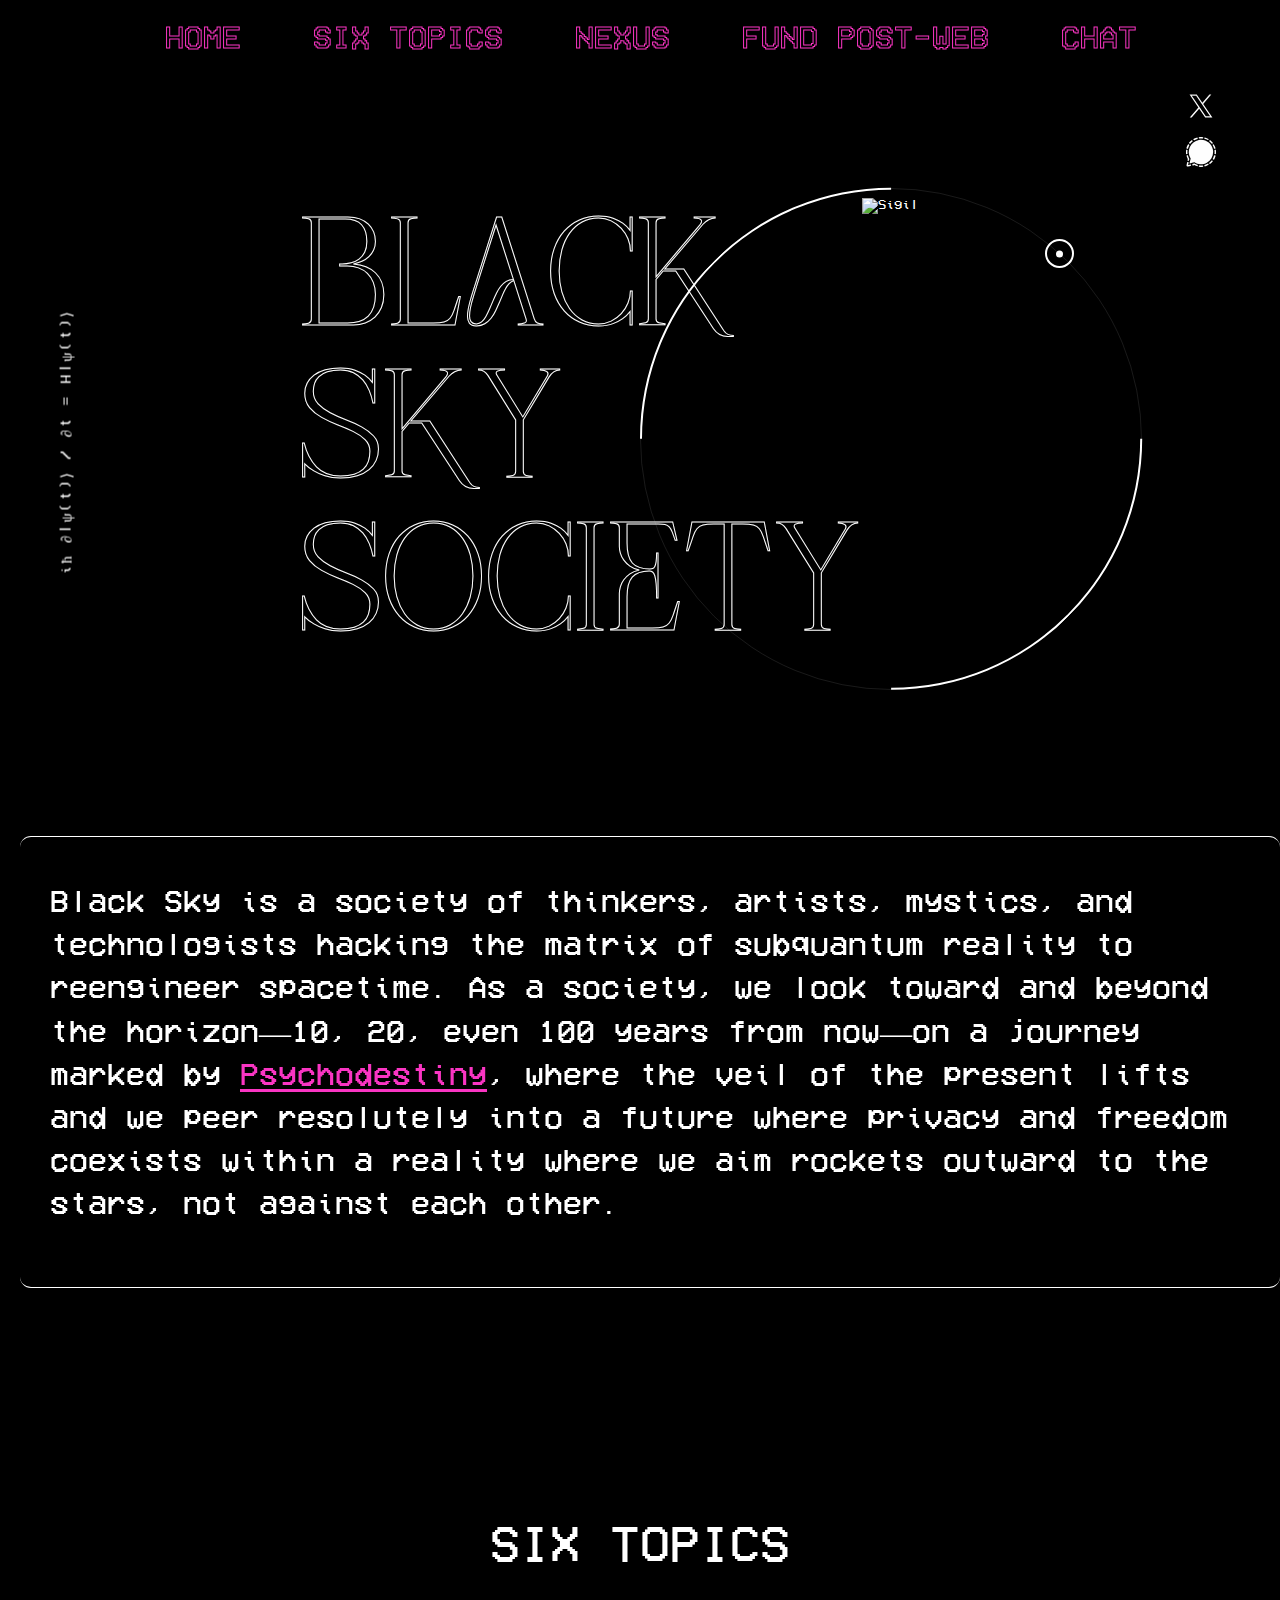
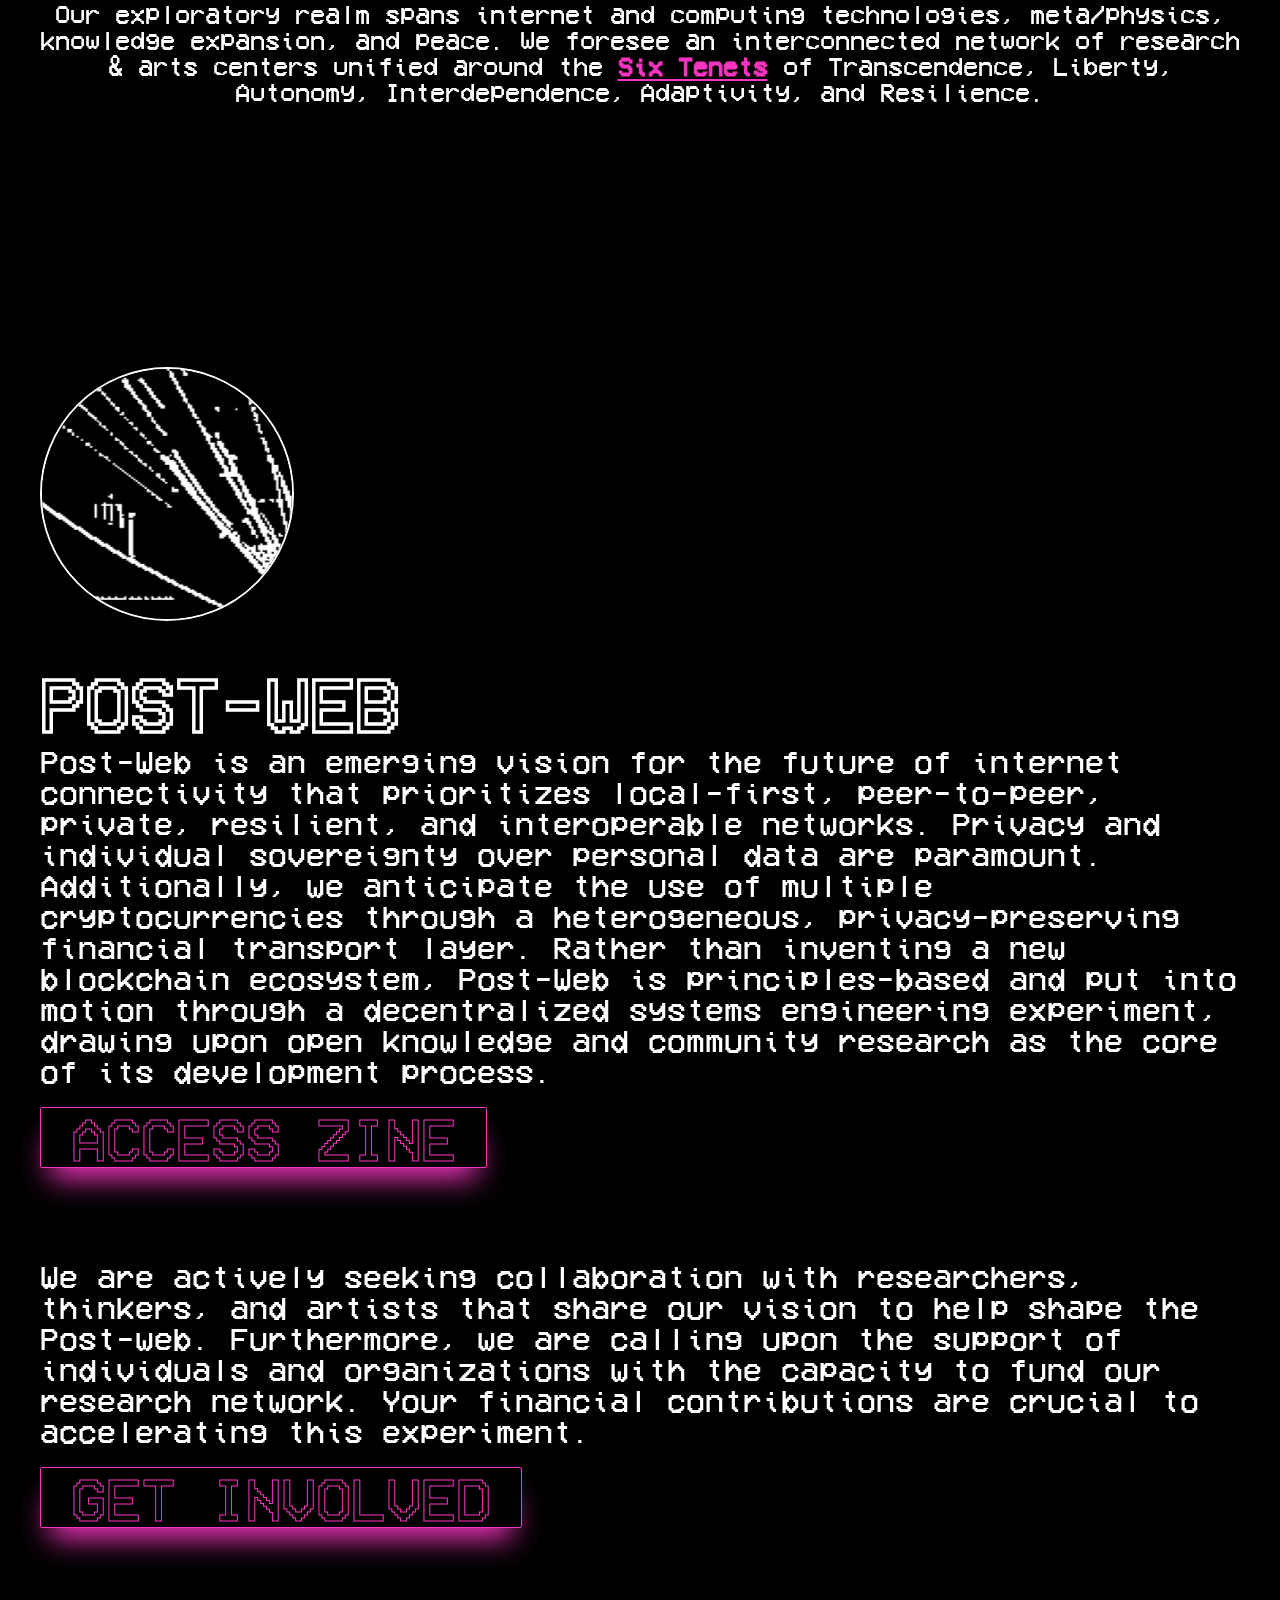
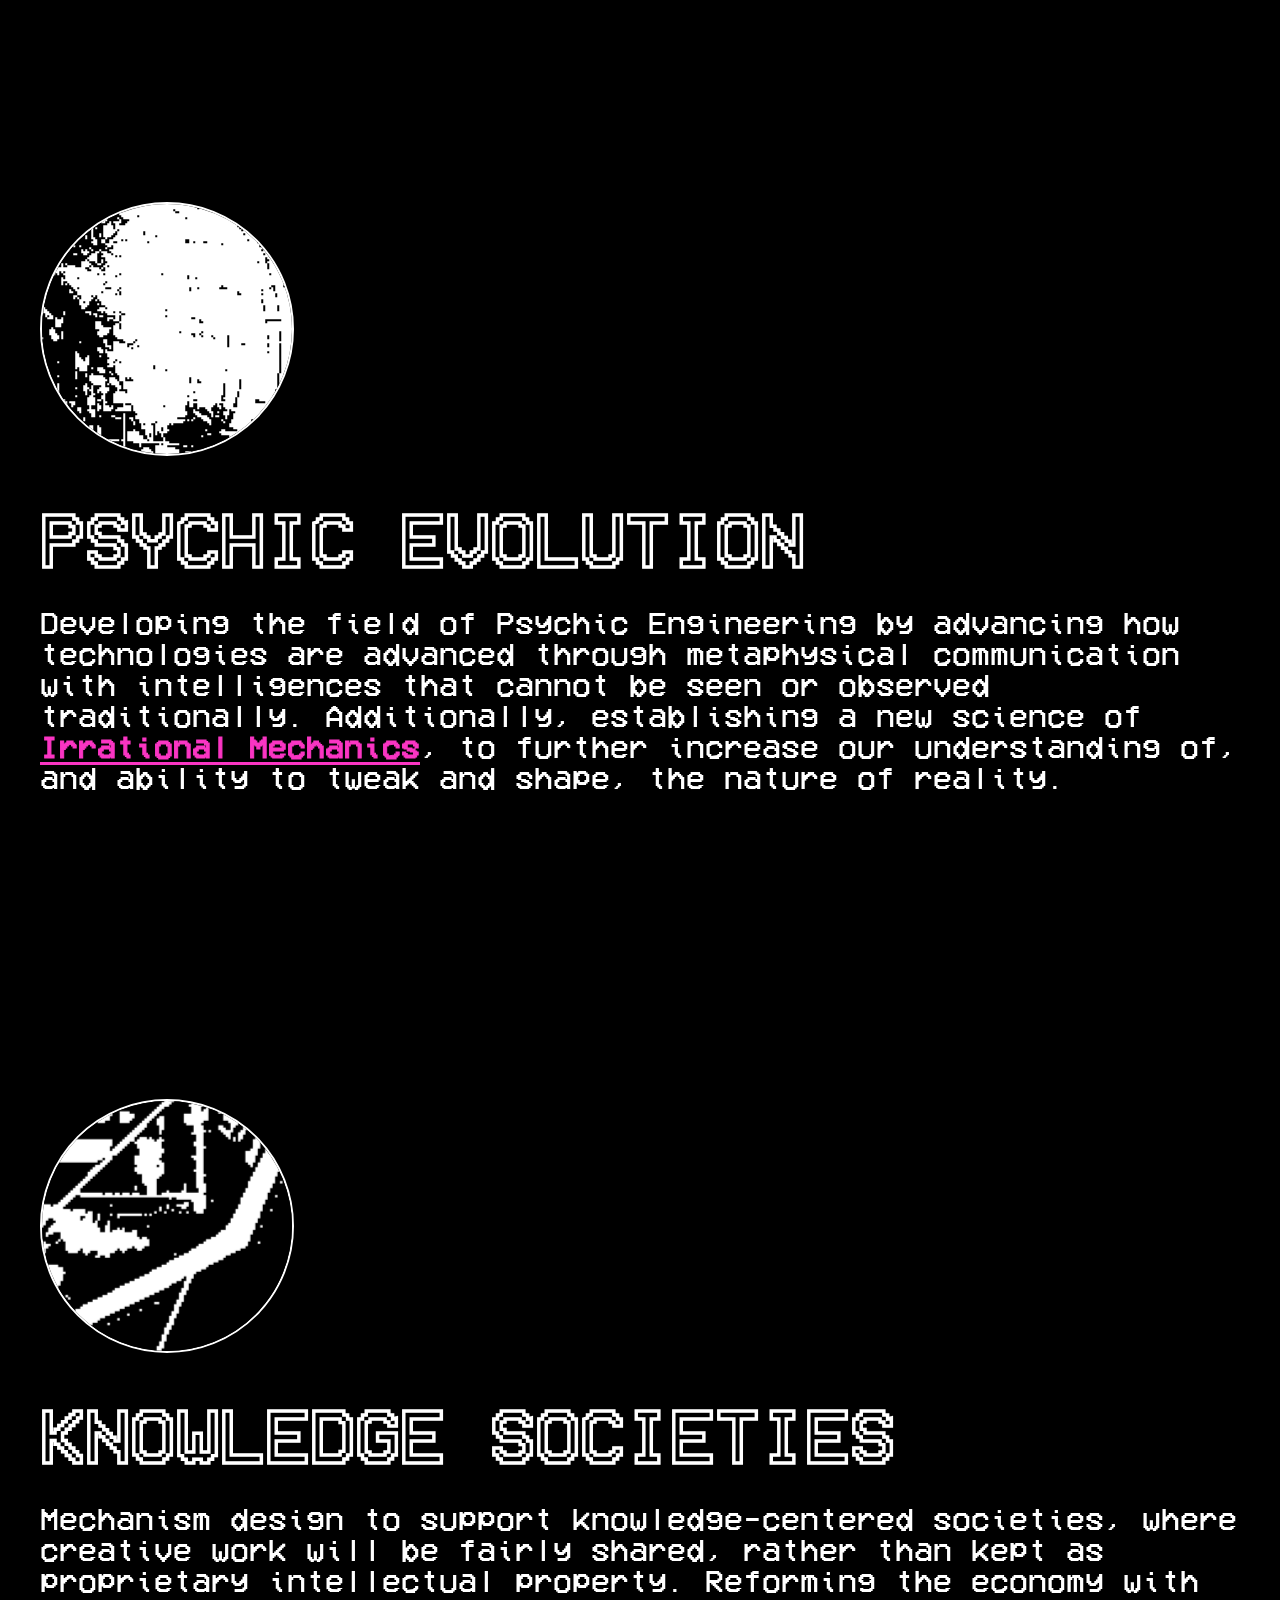
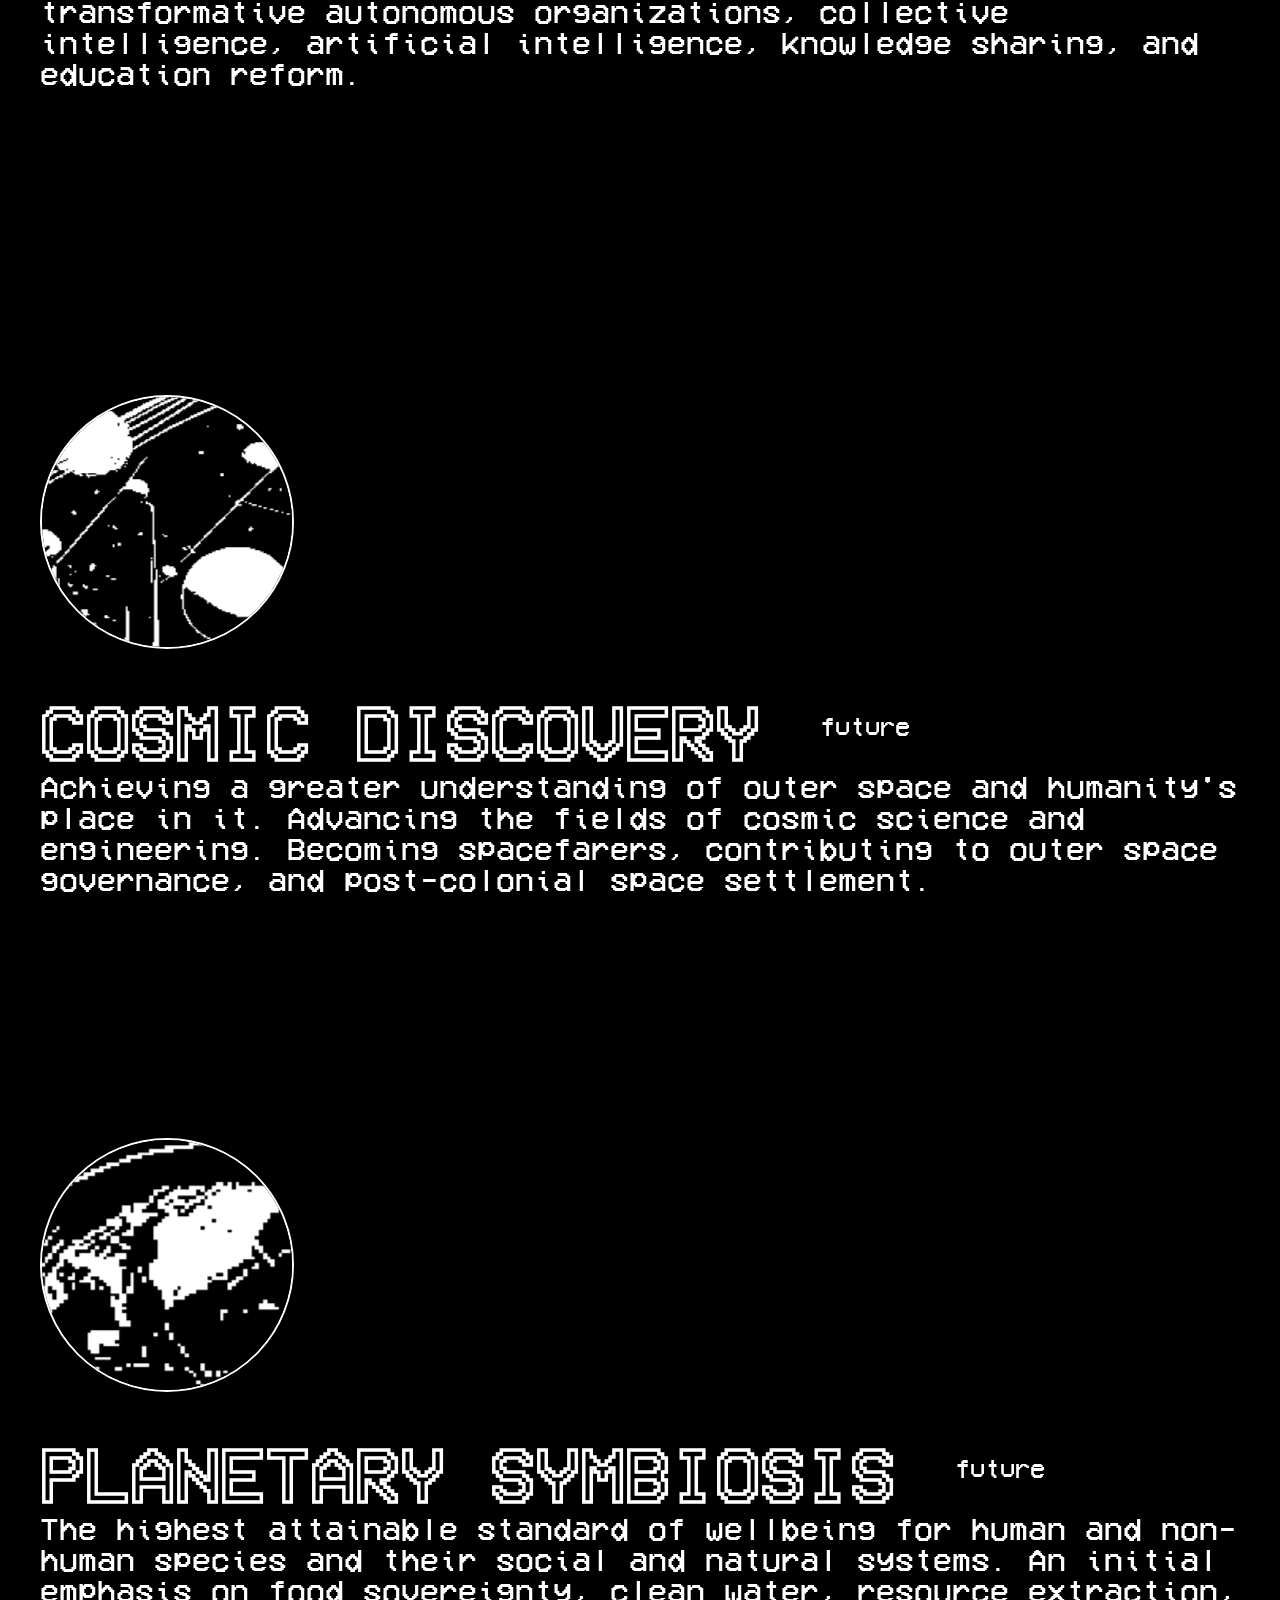
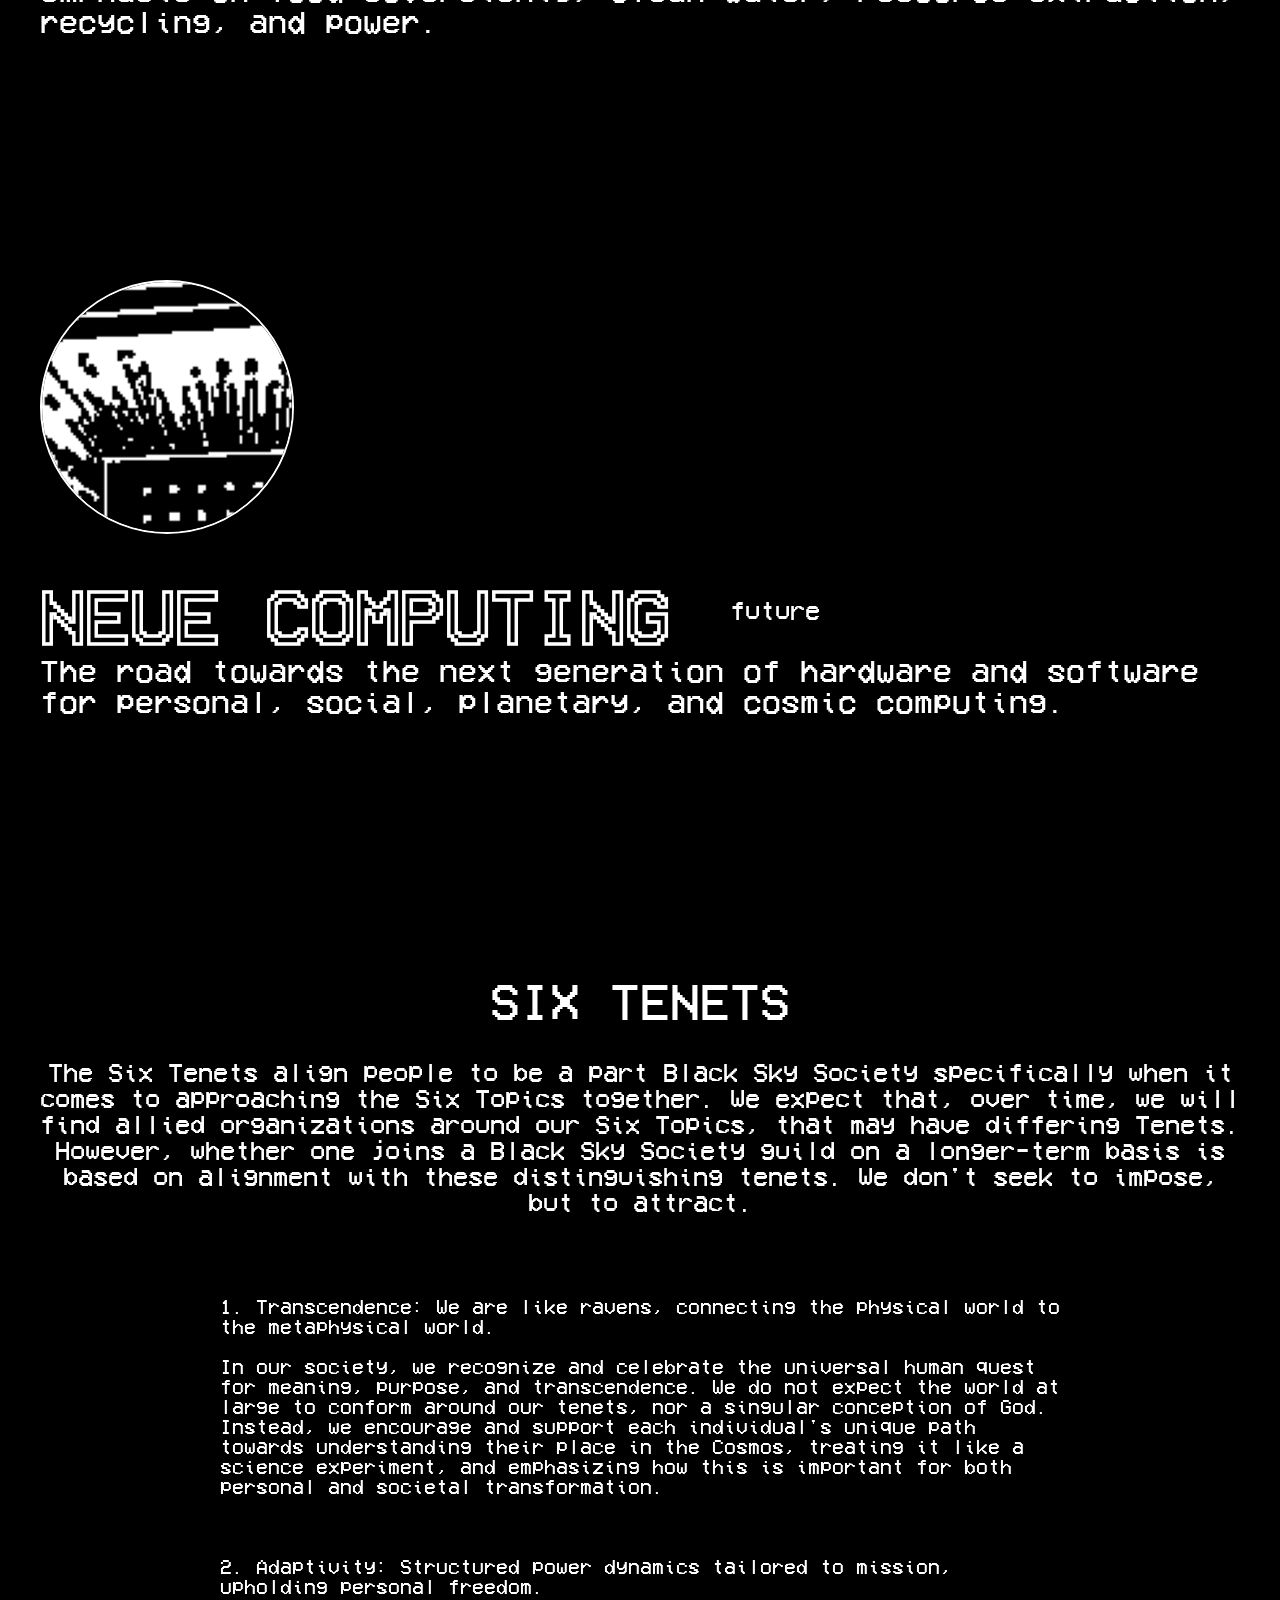
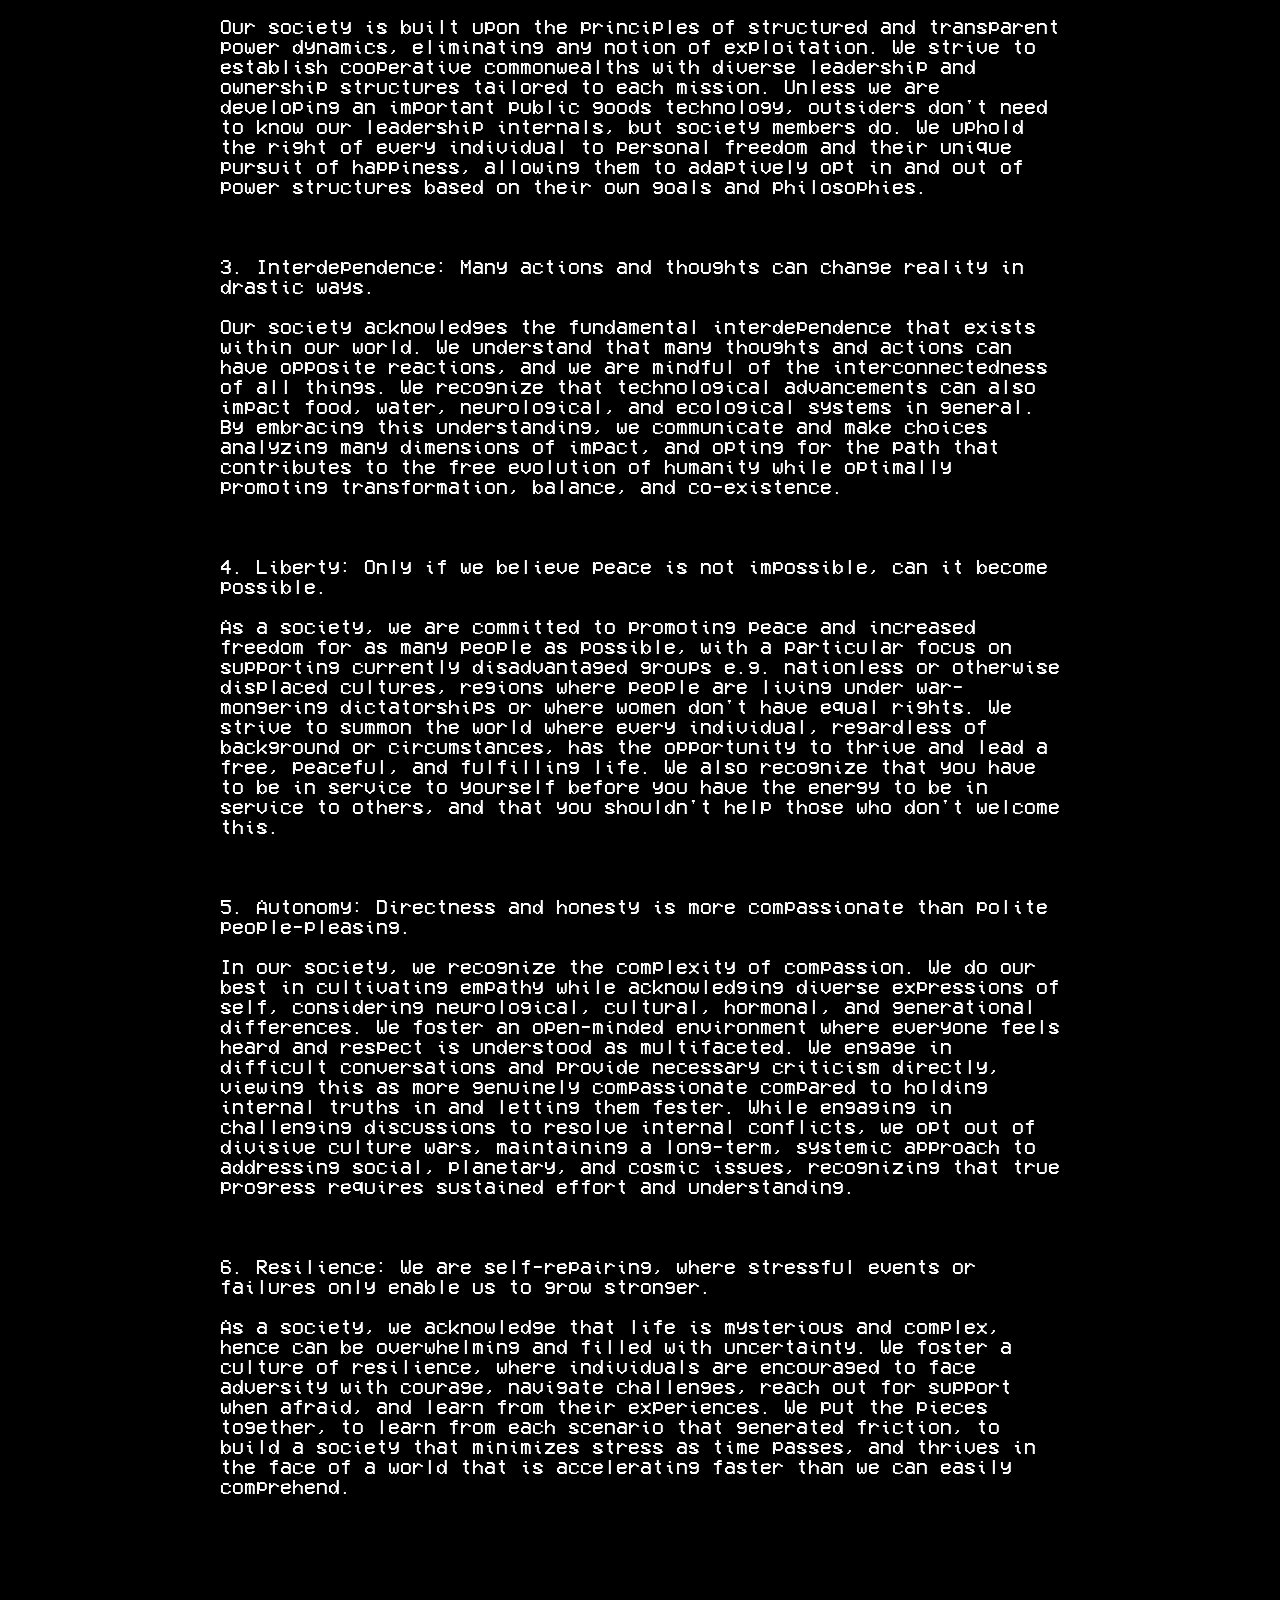
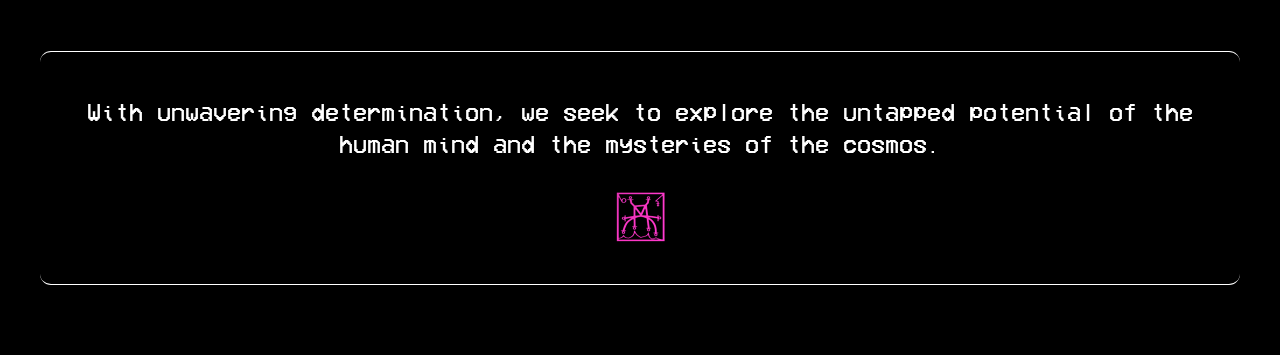
==== index.html @ 657f5ab9 "Update chat link" ====
<!DOCTYPE html>
<html lang="en">
<head>
  <meta charset="UTF-8">
  <title>Black Sky Society</title>
  <link rel="stylesheet" href="./style.css">

  <link rel="stylesheet" href="https://cdnjs.cloudflare.com/ajax/libs/normalize/5.0.0/normalize.min.css">

  <!-- <link rel="stylesheet" href="./style1.css"> -->

  <script src='https://cdnjs.cloudflare.com/ajax/libs/jquery/3.6.3/jquery.min.js'></script>
  <script src="./script.js"></script>
  <script src="./menu.js"></script>

  <meta name="viewport" content="width=device-width, initial-scale=1.0">

  <link rel="apple-touch-icon" sizes="180x180" href="img/apple-touch-icon.png">
  <link rel="icon" type="image/png" sizes="32x32" href="img/favicon-32x32.png">
  <link rel="icon" type="image/png" sizes="16x16" href="img/favicon-16x16.png">
  <link rel="manifest" href="img/site.webmanifest">

</head>
<body>
  
  <div class="canvas-wrapper">
 
    <div class="container">

      <canvas id="fluid"></canvas>

      <div class="container__item landing-page-container">
        <div class="content__wrapper">
          <nav class="my-menu">

            <div class="menu-toggle" id="mobile-menu">
              <span class="bar"><div class="menuButton"><img class="sigilSmallMenu" src="img/sigil_small.png"></img>MENU</div></span>
            </div>

            <ul class="my-menu-list">
              <li class="my-menu-item"> <a href="https://blacksky.network">HOME </a></li>
              <li class="my-menu-item"> <a href="#six-topics">SIX TOPICS </a></li>
              <li class="my-menu-item"> <a href="https://nexus.blacksky.network/">NEXUS </a></li>
              <li class="my-menu-item"> <a href="https://postweb.nexus/raw/rad:z2fNbaEJvctMicPrHGryuRkXH37sz/head/get-involved.html">FUND POST-WEB </a></li>
              <li class="my-menu-item"> <a href="https://cryptpad.fr/form/#/2/form/view/x1qFziZY2Stix45QIEP51KSTVSzD+FGBLpdEL7EU3To/">CHAT </a></li>
            </ul>
          </nav>
          <br><br><br><br><br><br>
          
          <header class="header">
           
            <ul class="social-container header__item">
              <li class="social__icon social__icon">
                <a href="https://twitter.com/BlackSkySociety" target="_blank">
                  <img src="img/x.svg" alt="twitter">
                </a>
              </li>
              <li class="social__icon social__icon">
                <a href="https://cryptpad.fr/form/#/2/form/view/x1qFziZY2Stix45QIEP51KSTVSzD+FGBLpdEL7EU3To/" target="_blank">
                  <img src="img/signal.svg" alt="signal">
                </a>
              </li>
            </ul>

            <p class="coords">iħ ∂|ψ(t)⟩ / ∂t = H|ψ(t)⟩</p>

          <div class="ellipses-container">
            <img src="img/md2.gif" alt="Sigil" class="sigil">
            <div class="ellipses ellipses__outer--thin">
              <div class="ellipses ellipses__orbit"></div>
            </div>
            <div class="ellipses ellipses__outer--thick"></div>
          </header>

          <div class="heading-container">
            <p>BLACK<br> 
              SKY<br> SOCIETY</p>
          </div>

          <div class="content">
         
          <div class="content-container1">
            <p>Black Sky is a society of thinkers, artists, mystics, 
              and technologists hacking the matrix of subquantum reality 
              to reengineer spacetime. As a society, we look toward and beyond the horizon—10, 20, even 100 years from now—on a journey 
              marked by <span class="tooltip"><span class="a1">Psychodestiny</span><span class="tooltiptext">Psychodestiny channels individual life paths to influence collective futures positively. It amalgamates insights from panpsychism, consciousness studies, quantum physics, philosophy, and computational science to engineer a timeline towards a free society.</span></span>, where the veil of the present lifts and we peer resolutely into a future where privacy and freedom coexists within a reality where we aim rockets outward to the stars, not against each other.
            </p>
          </div>

          <div class="content-container2">
            <p>
              <!-- <div class="image-container">
                <img src="img/t1.png">
              </div> -->
              <h3 id="six-topics">SIX TOPICS</h3>
              <h4>Our exploratory realm spans internet and computing 
              technologies, meta/physics, knowledge expansion, and peace.
               We foresee an interconnected network of research & arts 
               centers unified around the <a href="#six-tenets"><span class="a1">Six Tenets</span></a> of Transcendence, 
               Liberty, Autonomy, Interdependence, Adaptivity, 
               and Resilience.</h4><br><br><br>
               
              <div class="image-container">
                <img src="img/t2.png">
              </div><br>
              <h1>POST-WEB</h1>
              Post-Web is an emerging vision for the future of internet 
              connectivity that prioritizes local-first, peer-to-peer, 
              private, resilient, and interoperable networks. 
              Privacy and individual sovereignty over personal 
              data are paramount. Additionally, we anticipate the 
              use of multiple cryptocurrencies through a heterogeneous, 
              privacy-preserving financial transport layer. 
              Rather than inventing a new blockchain ecosystem, 
              Post-Web is principles-based and put into motion through a decentralized systems engineering experiment, drawing upon open knowledge and community research as the core of its development 
              process.<br>
              <div class="internalLink" onclick="window.location.href='https://postweb.nexus/raw/rad:z2fNbaEJvctMicPrHGryuRkXH37sz/head/post-web-zine.html'">
                ACCESS ZINE
              </div><br><br><br>
              We are actively seeking collaboration with researchers, thinkers, and artists that share our vision to help shape the Post-web. 
              Furthermore, we are calling upon the support of individuals 
              and organizations with the capacity to fund our research network. 
              Your financial contributions are crucial to accelerating this experiment.<br>
              <div class="internalLink" onclick="window.location.href='https://postweb.nexus/raw/rad:z2fNbaEJvctMicPrHGryuRkXH37sz/head/get-involved.html'"> GET INVOLVED </a>
            </div>
              <br><br><br><br>
              <div class="image-container">
                <img src="img/t5.png">
              </div><br>
              <h1>PSYCHIC EVOLUTION</h1>
              <p>
                Developing the field of Psychic Engineering by advancing how technologies are advanced through metaphysical communication with intelligences that cannot be seen or observed traditionally. Additionally, establishing a new science of <a href="https://www.turingchurch.com/p/book-project-irrational-mechanics" target="_blank"><span class="a1">Irrational Mechanics</span></a>, to further increase our understanding of, and ability to tweak and shape, the nature of reality.
              </p><br><br><br><br>
              <div class="image-container">
                <img src="img/t3.png">
              </div><br>
              <h1>KNOWLEDGE SOCIETIES</h1>
              <p>
                Mechanism design to support knowledge-centered societies, where creative work will be fairly shared, rather than kept as proprietary intellectual property. Reforming the economy with transformative autonomous organizations, collective intelligence, artificial intelligence, knowledge sharing, and education reform.
              </p>
              <br><br><br><br>
      
              <div class="image-container">
                <img src="img/t4.png">
              </div><br>
              <div class="copyHeader"><h1>COSMIC DISCOVERY</h1><div class="infoHeader">future</div></p></div>
              Achieving a greater understanding of outer space and humanity's place in it. Advancing the fields of cosmic science and engineering. Becoming spacefarers, contributing to outer space governance, and post-colonial space settlement.
              <br><br><br><br>

              <div class="image-container">
                <img src="img/t7.png">
              </div><br>
              <div class="copyHeader"><h1>PLANETARY SYMBIOSIS</h1><div class="infoHeader">future</div></p></div>
              The highest attainable standard of wellbeing for human and non-human species and their social and natural systems. An initial emphasis on food sovereignty, clean water, resource extraction, recycling, and power.<br><br><br><br>
              <div class="image-container">
                <img src="img/t8.png">
              </div><br>
              <div class="copyHeader"><h1>NEUE COMPUTING</h1><div class="infoHeader">future</div></p></div>
              The road towards the next generation of hardware and software for personal, social, planetary, and cosmic computing.<br><br><br><br>

              
              <h1 id="six-tenets"></h1><br><br>
               <h3>SIX TENETS</h3>
               
              <h4>The Six Tenets align people to be a part Black Sky Society
                specifically when it comes to approaching the Six Topics
                together. We expect that, over time, we will find allied 
                organizations around our Six Topics, that may have differing Tenets. However, whether one joins a Black Sky Society guild on a longer-term basis is based on alignment 
                with these distinguishing tenets. We don't seek to impose, but to attract.</h4><br><br>
                <div class="sixTenets">
                  1. Transcendence: We are like ravens, connecting the physical world to the metaphysical world.
<br><br>
In our society, we recognize and celebrate the universal human quest for meaning, purpose, and transcendence. We do not expect the world at large to conform around our tenets, nor a singular conception of God. Instead, we encourage and support each individual's unique path towards understanding their place in the Cosmos, treating it like a science experiment, and emphasizing how this is important for both personal and societal transformation.
<br><br><br><br>
2. Adaptivity: Structured power dynamics tailored to mission, upholding personal freedom.
<br><br>
Our society is built upon the principles of structured and transparent power dynamics, eliminating any notion of exploitation. We strive to establish cooperative commonwealths with diverse leadership and ownership structures tailored to each mission. Unless we are developing an important public goods technology, outsiders don't need to know our leadership internals, but society members do. We uphold the right of every individual to personal freedom and their unique pursuit of happiness, allowing them to adaptively opt in and out of power structures based on their own goals and philosophies.
<br><br><br><br>
3. Interdependence: Many actions and thoughts can change reality in drastic ways.
<br><br>
Our society acknowledges the fundamental interdependence that exists within our world. We understand that many thoughts and actions can have opposite reactions, and we are mindful of the interconnectedness of all things. We recognize that technological advancements can also impact food, water, neurological, and ecological systems in general. By embracing this understanding, we communicate and make choices analyzing many dimensions of impact, and opting for the path that contributes to the free evolution of humanity while optimally promoting transformation, balance, and co-existence.
<br><br><br><br>
4. Liberty: Only if we believe peace is not impossible, can it become possible.
<br><br>
As a society, we are committed to promoting peace and increased freedom for as many people as possible, with a particular focus on supporting currently disadvantaged groups e.g. nationless or otherwise displaced cultures, regions where people are living under war-mongering dictatorships or where women don't have equal rights. We strive to summon the world where every individual, regardless of background or circumstances, has the opportunity to thrive and lead a free, peaceful, and fulfilling life. We also recognize that you have to be in service to yourself before you have the energy to be in service to others, and that you shouldn't help those who don't welcome this.
<br><br><br><br>
5. Autonomy: Directness and honesty is more compassionate than polite people-pleasing.
<br><br>
In our society, we recognize the complexity of compassion. We do our best in cultivating empathy while acknowledging diverse expressions of self, considering neurological, cultural, hormonal, and generational differences. We foster an open-minded environment where everyone feels heard and respect is understood as multifaceted. We engage in difficult conversations and provide necessary criticism directly, viewing this as more genuinely compassionate compared to holding internal truths in and letting them fester. While engaging in challenging discussions to resolve internal conflicts, we opt out of divisive culture wars, maintaining a long-term, systemic approach to addressing social, planetary, and cosmic issues, recognizing that true progress requires sustained effort and understanding.
<br><br><br><br>
6. Resilience: We are self-repairing, where stressful events or failures only enable us to grow stronger.
<br><br>
As a society, we acknowledge that life is mysterious and complex, hence can be overwhelming and filled with uncertainty. We foster a culture of resilience, where individuals are encouraged to face adversity with courage, navigate challenges, reach out for support when afraid, and learn from their experiences. We put the pieces together, to learn from each scenario that generated friction, to build a society that minimizes stress as time passes, and thrives in the face of a world that is accelerating faster than we can easily comprehend.
                </div>
                
                <br><br><br><br><br>

            
            <div class="content-container1_bottom"><p>With unwavering determination, 
              we seek to explore the untapped potential 
              of the human mind and the mysteries of the cosmos.</p> <img class="sigilSmall" src="img/sigil_small.png"></div>

            </div>
          

          <!-- <p class="coords">iħ ∂|ψ(t)⟩ / ∂t = H|ψ(t)⟩</p>

          <div class="ellipses-container">
            <img src="img/md.gif" alt="Sigil" class="sigil">
            <div class="ellipses ellipses__outer--thin">
              <div class="ellipses ellipses__orbit"></div>
            </div>
            <div class="ellipses ellipses__outer--thick"></div> -->


          </div>
        </div>
      </div>
    </div>
  </div>
</body>
</html>
---- style.css ----
* {
  user-select: none;
}

html, body {
  margin: 0;
  background-color: #000;
}

html {
  font-size: 62.5%;
}


body {
  font-size: 1.4rem;
  font-family: 'VCR OSD Mono';
}

@font-face {
  font-family: 'VCR OSD Mono';
  src: url('fonts/VCROSDMono.woff2') format('woff2'),
      url('fonts/VCROSDMono.woff') format('woff');
  font-weight: normal;
  font-style: normal;
  font-display: swap;
}


@font-face {
  font-family: 'Aqala Display FREE';
  src: url('fonts/AqalaDisplayFREE-Regular.woff2') format('woff2'),
      url('fonts/AqalaDisplayFREE-Regular.woff') format('woff');
  font-weight: normal;
  font-style: normal;
  font-display: swap;
}

a {
  color: #a820d900;
  text-decoration: none;
  -webkit-text-stroke-width: 1px;
  -webkit-text-stroke-color: #FA35C3;
}

a:hover {
  color: white;
  border-color: #ffffff;
  text-decoration: none; /* Optional: add underline on hover */
}



.a1 {
  /* position: relative; */
  color: #FA35C3;
  text-decoration: underline;
    
}

.a1:hover {
  color: white;
  border-color: #ffffff;
  text-decoration: underline; /* Optional: add underline on hover */
  -webkit-text-stroke-width: 0px;
}




h1 {
  -webkit-text-stroke-width: 1px;
  -webkit-text-stroke-color: white;
  color: #00000000;
  font-size: 6vw;
  margin-bottom: 0.5vw;
  
}

h2 {
  -webkit-text-stroke-width: 1px;
  -webkit-text-stroke-color: white;
  color: #00000000;
  font-size: 5vw;
  margin-bottom: 0.5vw;
}


h3 {
  color: #ffffff;
  font-size: 4vw;
  font-weight: 200;
  margin-bottom: 1.5vw;
  text-align: center;
}


h4 {
  color: #ffffff;
  font-size: 2vw;
  font-weight: 200;
  margin-bottom: 1.5vw;
  text-align: center;
}

h5 {
  color: #ffffff;
  font-size: 1vw;
  font-weight: 200;
  margin-bottom: 1.5vw;
  text-align: center;
}


::-webkit-scrollbar {
  width: 4px;
}

/* Фон скроллбара */
::-webkit-scrollbar-track {
  background: #a820d95f;
}

/* Бегунок скроллбара */
::-webkit-scrollbar-thumb {
  background: #FA35C3;
  border-radius: 2px; /* Опционально: сделать углы бегунка скругленными */
}

.canvas-wrapper {
  position: absolute;
  z-index: -10;
  width: 100%;
  height: 100vh; /* Установите значение, которое вам подходит */
  background-color: #000;
}

.canvas-wrapper #fluid {
  width: 100%;
  height: 100%;
  position: fixed;
}

main {
  height: 100%;
}

/* .text-container {
  position: absolute;
  top: 0;
  left: 0;
  width: 100%;
  height: 100%;
  display: flex;
  align-items: center;
  justify-content: center;
  color: #ffffff;
  padding: 20px;
  box-sizing: border-box;
} */



/*menu                */


.my-menu {
  width: 100%;
  max-width: 1200px;
  margin: 0 auto;
  justify-content: center;
}


.my-menu-list {
  list-style-type: none;
  /* margin-top: 3rem; */
  padding: 0.7em;
  overflow: hidden;
  background-color: #000000;
  text-align: center;
  justify-content: center;
  border-radius: 2px;
  margin: 1rem auto;
  position: fixed;
  z-index: 99;
  box-shadow: rgb(0, 0, 0) 0px 20px 30px -10px;
  transition: all 0.3s ease-in-out;
  border-color: #000000;
  border-width: 1px;
  border-style: solid;
  width: 100%;
  max-width: 1200px;
 
}


.my-menu-list:hover {
  box-shadow: #FA35C3 0px 20px 30px -10px;
  border-color: #FA35C3;
  border-width: 1px;
  border-style: solid;
  transition: all 0.3s ease-in-out;
}


.my-menu-item {
  display: inline-block;
  float: center;
  max-width: 1200px;
}


.my-menu-item a {
  color: #c22dcf00;
  padding: 1em;
  text-decoration: none;
  font-size: 32px;
  text-shadow: 2px 2px 5px rgb(0, 0, 0);
  -webkit-text-stroke-width: 1px;
  -webkit-text-stroke-color: #FA35C3;
  
}


.my-menu-item a:hover {
  border-bottom: 3px solid rgb(255, 255, 255);
  color: #ffffff00;
  -webkit-text-stroke-color: #ffffff;
  -webkit-text-stroke-width: 1px;
}


.menu-toggle {
  display: none;
  /* flex-direction: column;
  cursor: pointer;
  padding: 14px 20px; */
}

.bar {
  /* height: fit-content;
  width: fit-content; */
  /* background-color: rgb(255, 0, 0); */
  margin: 4px 0;
}


/*/////////////END OF MENU////////////////////*/



.landing-page-container {
  width: 100%;
  min-height: 100vh;
  max-width: 1200px;
  background-repeat: no-repeat;
  background-size: cover;
  background-position: bottom;
  color: #ffffff;
  margin: 0 auto;
}

.content__wrapper {
  max-width: 1200px;
  width: 100%;
  height: 100%;
  margin: 0 auto;
  position: relative;
  
}

.content-container {
  margin-top: 60px; 
  padding: 10px;
  border: 1px solid #ccc;
  font-size: 32px;
  position: relative;
}
  
.header {
  width: 100%;
  height: 12rem;
  padding: 0.5rem 0;
  display: block;
  position: relative;
  text-shadow: 2px 2px 5px rgba(0, 0, 0, 0.716);
}


.image-container {
  position: relative;
  max-width: 250px;
  max-height: 250px;
  border: 2px solid #fff;
  border-radius: 100%;
  overflow: hidden;
  margin-right: 1px; /* Optional: Add some margin between the image and text */
  margin-bottom: -4rem;
  margin-top: 15rem;
  transition: all 0.3s ease-in-out; /* Transition for transform, opacity, and margin-top */
}

.image-container img {
  /* width: 50%;
  height: 50%; */
  /* position: absolute; */
  top: 10%;
  left: 10%;
  transform: translate(-20%, -20%); /* Center the image inside the container */
}

.image-container:hover {
  transform: scale(1.2); /* Increase the size by 20% (adjust as needed) */
  /* opacity: 0.5; Make the object 50% transparent */
  margin-top: 100px; /* Move the object down by 100 pixels (adjust as needed) */
  box-shadow: #FA35C3 0px 60px 30px -10px;
  border-color: #FA35C3;
  border-width: 1px;
  border-style: solid;
  transition: all 0.3s ease-in-out;
  
}


.heading-container {
  font-family: 'Aqala Display FREE';
  font-size: 14vw; /* Use viewport width as a unit for responsive font size */
  line-height: 85%;
  position: absolute;
  z-index: -1;
  top: 65%;
  left: 45%;
  transform: translate(-50%, -50%);
  padding: 2vw; /* Adjust padding using vw unit */
  margin-top: 30vh; /* Use viewport height as a unit for margin */
  -webkit-text-stroke-width: 1px;
  -webkit-text-stroke-color: white;
  color: #0000009b;
  
}


.content {
  display: flex;
  flex-direction: column;
  align-items: center; 
  height: 100%;
  /* z-index: 99; */
  margin: 0 auto;
  width: 100%;
}

/*
.content-container1,
.content-container2 {
  margin-top: 20px; 
  padding: 10px;
  border: 1px solid #ccc;
  font-size: 32px;
  width: 90%;
  position: absolute;
  background-color: rgba(0, 0, 0, 0.39);
} 
*/



.content-container1 {
  margin-top: 50%;
  padding: 30px;
  padding-top: 10px;
  /* border: 1px solid #ccc; */
  font-size: 32px;
  position: absolute;
  line-height: 135%;
  border-top: 1px solid rgb(255, 255, 255);
  border-bottom: 1px solid rgb(255, 255, 255);
  border-radius: 11px;
  width: 100%;
  max-width: 1200px;
   margin-left: 2rem; 
}

.content-container1_bottom {
  padding: 30px;
  padding-top: 2rem;
  padding-bottom: -2rem;
  margin-bottom: 4rem;
  /* border: 1px solid #ccc; */
  font-size: 24px;
  text-align: center;
  position: relative;
  line-height: 32px;
  border-top: 1px solid rgb(255, 255, 255);
  border-bottom: 1px solid rgb(255, 255, 255);
  border-radius: 11px;
  
}


.tooltip {
  position: relative;
  display: inline-block;
  cursor: pointer;
  text-decoration: underline;
}

.tooltip .tooltiptext {
  visibility: hidden;
  width: 400px;
  line-height: 3rem;
  background-color: black;
  color: #fff;
  text-align: left;
  border-radius: 6px;
  padding: 1rem;
  position: absolute;
  z-index: 1;
  opacity: 0;
  transition: opacity 0.7s;
  font-size: 2rem;
  box-shadow: 0px 0px 20px 7px #FA35C3;
}

.tooltip .tooltiptext::after {
  content: "";
  position: absolute;
  top: 100%; /* At the bottom of the tooltip */
  left: 50%;
  margin-left: -5px;
  border-width: 5px;
  border-style: solid;
  border-color: #555 transparent transparent transparent;
}

.tooltip:hover .tooltiptext {
  visibility: visible;
  opacity: 1;
}


/* .tooltip {
  position: relative;
  display: inline-block;
  text-decoration: underline;
}

.tooltip .tooltiptext {
  visibility: hidden;
  width: 400px;
  line-height: 3rem;
  background-color: black;
  color: #fff;
  text-align: left;
  border-radius: 6px;
  padding: 1rem;
  position: absolute;
  z-index: 1;
  opacity: 0;
  transition: opacity 0.7s;
  font-size: 2rem;
  box-shadow: 0px 0px 20px 7px #a720d9;
}

.tooltip:hover .tooltiptext {
  visibility: visible;
  opacity: 1;
} */



  .content-container2 {
    margin-top: 100%;
    padding: 30px;
    /* border: 1px solid #ccc; */
    font-size: 32px;
    position: absolute;
    width: 100%;
    max-width: 1200px;
  } 


  .sixTenets {
    font-size: 2rem;
    text-align: left;
    max-width: 70%;
    margin: 0 auto;
  }
 
    .menu-icon {
    width: 2.5rem;
    height: 1.5rem;
    display: inline-block;
    cursor: pointer;
  }
  
  .header__item {
    display: inline-block;
    float: left;
    font-size: large;
    
  }
  
 
  
  .copyHeader {
    width: max-content;
    /* background-color: #a720d9; */
  }

  .infoHeader {
    color: #ffffff;
    font-size: 2vw;
    margin-top: -4.8vw;
    margin-right: -15rem;
    position: relative;
    text-align: right;
    
  }
 
  .internalLink {
    font-size: 6rem;
    text-align: left;
    margin-top: 2rem;
    box-shadow: #FA35C3 0px 20px 30px -10px;
    border-color: #FA35C3;
    border-width: 1px;
    border-style: solid;
    border-radius: 2px;
    transition: all 0.3s ease-in-out;
    width: max-content;
    color: #c22dcf00;
    -webkit-text-stroke-width: 1px;
    -webkit-text-stroke-color: #FA35C3;
    padding-left: 3rem;
    padding-right: 3rem;
    background-color: #000000;
  }

 .internalLink:hover {
  -webkit-text-stroke-width: 1px;
  -webkit-text-stroke-color: #ffffff;
   color: #ffffff00;
   cursor: pointer;
   transition: all 0.3s ease-in-out;
 }

 
  .menu-icon__line {
    width: 1.5rem;
    height: 0.2rem;
    background-color: #ffffff;
    display: block;
  }
  
  .menu-icon__line:before, .menu-icon__line:after {
    content: "";
    width: 1.5rem;
    height: 0.2rem;
    background-color: #ffffff;
    display: inline-block;
    position: relative;
  }

  .menu-icon__line:before {
    left: 0.5rem;
    top: -0.6rem;
  }

  .menu-icon__line:after {
    top: -1.8rem;
  }
  
  
  /* .heading {
    width: 90%;
    font-size: 2rem;
    font-weight: bold;
    margin: 0;
    line-height: 1.7rem;
    margin: 0 auto;
    text-align: center;
  } */
  
  .social-container {
    width: 7.7rem;
    list-style: none;
    padding: 0;
    margin: 0rem;
    float: right;
    z-index: 999;
  }
  .social-container .social__icon {
    float: left;
    cursor: pointer;
  }
  .social-container .social__icon.social__icon {
    margin-left: 1.5rem;
    padding: 7.5px;
  }
  .social-container .social__icon.social__icon img {
    height: 3rem;
  }
 

  script {
    position: relative; 
    z-index: -111; 
}

  
  .coords {
    font-size: 1rem;
    display: inline-block;
    transform: rotate(-90deg) translateY(50%);
    float: left;
    position: relative;
    top: 23rem;
    letter-spacing: 0.2rem;
    left: -11.5rem;
    margin-top: 10%;
    font-size: 1.5rem;
  }
  
  .ellipses-container {
    width: 50rem;
    height: 50rem;
    border-radius: 50%;
    margin: 0 auto;
    position: relative;
    top: 10.5rem;
    text-align: center; 
    margin-left: 60rem;
}

.ellipses-container .sigil {
    position: relative;
    width: 50rem;
    height: 50rem;
    max-width: 640px;
    max-height: 640px;
    margin-top: 1rem;
    /* top: 8.5rem; */
    z-index: -2;
}

  
  .ellipses {
    border-radius: 50%;
    position: absolute;
    top: 0;
    border-style: solid;
    
  }
  
  .ellipses__outer--thin {
    width: 100%;
    height: 100%;
    border-width: 1px;
    border-color: rgba(255, 255, 255, 0.1);
    -webkit-animation: ellipsesOrbit 15s ease-in-out infinite;
            animation: ellipsesOrbit 15s ease-in-out infinite;
  }
  .ellipses__outer--thin:after {
    content: "";
    background-image: url("https://s29.postimg.org/5h0r4ftkn/ellipses_dial.png");
    background-repeat: no-repeat;
    background-position: center;
    top: 0;
    left: 0;
    bottom: 0;
    right: 0;
    position: absolute;
    opacity: 0.15;
  }
  
  .ellipses__outer--thick {
    width: 99.5%;
    height: 99.5%;
    border-color: #ffffff transparent;
    border-width: 2px;
    transform: rotate(-45deg);
    -webkit-animation: ellipsesRotate 15s ease-in-out infinite;
            animation: ellipsesRotate 15s ease-in-out infinite;
  }
  
  .ellipses__orbit {
    width: 2.5rem;
    height: 2.5rem;
    border-width: 2px;
    border-color: #ffffff;
    top: 5rem;
    right: 6.75rem;
  }
  .ellipses__orbit:before {
    content: "";
    width: 0.7rem;
    height: 0.7rem;
    border-radius: 50%;
    display: inline-block;
    background-color: #ffffff;
    margin: 0 auto;
    left: 0;
    right: 0;
    position: absolute;
    top: 50%;
    transform: translateY(-50%);
  }
  

  
  @-webkit-keyframes ellipsesRotate {
    0% {
      transform: rotate(-45deg);
    }
    100% {
      transform: rotate(-405deg);
    }
  }
  
  @keyframes ellipsesRotate {
    0% {
      transform: rotate(-45deg);
    }
    100% {
      transform: rotate(-405deg);
    }
  }
  @-webkit-keyframes ellipsesOrbit {
    0% {
      transform: rotate(0);
    }
    100% {
      transform: rotate(360deg);
    }
  }
  @keyframes ellipsesOrbit {
    0% {
      transform: rotate(0);
    }
    100% {
      transform: rotate(360deg);
    }
  }







/*//////////////////////mobile styles////////////////////////////////////*/



@media only screen and (max-width: 1250px) {


  html, body {
    margin: 0;
    background-color: #000;
    overflow-x: hidden;
    width: 100%;
  }


  h1 {
  font-size: 2rem; 
    
  }
  
  h2 {
    font-size: 2rem; 
  }
  
  
  
  h3 {
    font-size: 4rem;
  }
  
  
  h4 {
    font-size: 2rem;
   
  }
  
  h5 {
    font-size: 2rem;
  }


  .fluid {
    width: 100%;
  }
 
  .landing-page-container {
    /* min-height: 100vw; */
    /* padding: 2rem; */
  }

/*//////////MOB MENU/////////*/

.bar{
  
}

.menu-toggle {

}

.sigilSmallMenu {
  width: 48px;
  height: 48px;
}

.menuButton {
  padding: 0.5rem;
  padding-right: 1.5rem;
  width: max-content;
  flex-direction: row;
  font-size: 32px;
  /* background-color: #42956a; */
  display: flex;
  align-items: center;
  justify-content: left;
  text-decoration: none;
  -webkit-text-stroke-width: .5px;
  -webkit-text-stroke-color: #ffffff;
  color: #00000000;
  gap: 1rem;
  position: fixed;
  z-index: 99;
  background-color: #000000;
  border-radius: 4px;
}


.my-menu-list {
  flex-direction: column;
  width: fit-content;
  display: none;
  background-color: #000000;
  z-index: 1000;
  
}

.my-menu-list.active {
  display: flex;
}

.menu-toggle {
  display: flex;
}

.my-menu-item {
  display: block;
  text-align: left;
  padding: 10px 0;
}

.my-menu-item a {
  font-size: 36px;
}

/*/////////////*/

  /* .canvas-wrapper {
    padding: 0;
    background-color: #555;
  } */

  .content__wrapper {
    width: 100%
    padding: 2rem;
    justify-content: center;
    max-width: 600px;
    overflow: hidden;
    
    /* background-color: #FA35C3; */
  }

  .header {
    /* height: 9rem; 
    margin-top: 9rem; */
  }

  .heading-container {
    margin-top: .5vh; 
    margin-bottom: -.5vh;
    position: relative;
    margin-left: 4vw;
    font-size: 12rem;
    width: auto;
    height: auto;
        
  }

  .content-container,
  .content-container1,
  .content-container2 {
    width: 90%;
    /* margin-top: -221px;
    margin-bottom: 251px; */
    padding: 15px; 
    font-size: 18px; 
    position: relative; 
    background-color: rgba(0, 0, 0, 0);
    margin: 0 auto;
  }


  .content-container{
    /* width: 100%; */
  }

  .content-container1 {
    margin-top: -34rem;
    /* width: 100%; */
    
  }


  .copyHeader{
    width: 100%;
  

  }
  
  .infoHeader{
    position: relative;
    /* margin: 0; */
    text-align: left;
font-size: 3rem;
  }



.image-container {
  margin-bottom: 2rem;
}

.sixTenets {
  min-width: 100%;
}

.internalLink {
    font-size: 4rem;
}

  .coords {
    font-size: 1.7rem; 
    margin-top: 19rem; 
    position: absolute;
    display: none;
  }

  .ellipses-container {
    width: 70vw; 
    height: 70vw;
    margin-left: 18rem; 
    margin-top: -10rem; 
  }

  .ellipses-container .sigil {
    width: 70vw; 
    height: 70vw;
    /* margin-left: 4rem; */
    /* margin-top: -11rem; */
  }


  .social-container {
    right: 0;
    top: 0;
    position: absolute;
    width: 7.7rem;
    list-style: none;
    padding: 0;
    margin: 0rem;
    float: right;
    z-index: 999;
    margin-right: 2rem;
    margin-top: -10rem;
  }

  .social-container .social__icon {
    float: right;
    cursor: pointer;
  }
  .social-container .social__icon.social__icon {
    margin-left: 1.5rem;
    padding: 7.5px;
  }
  .social-container .social__icon.social__icon img {
    height: 3rem;
  }




}
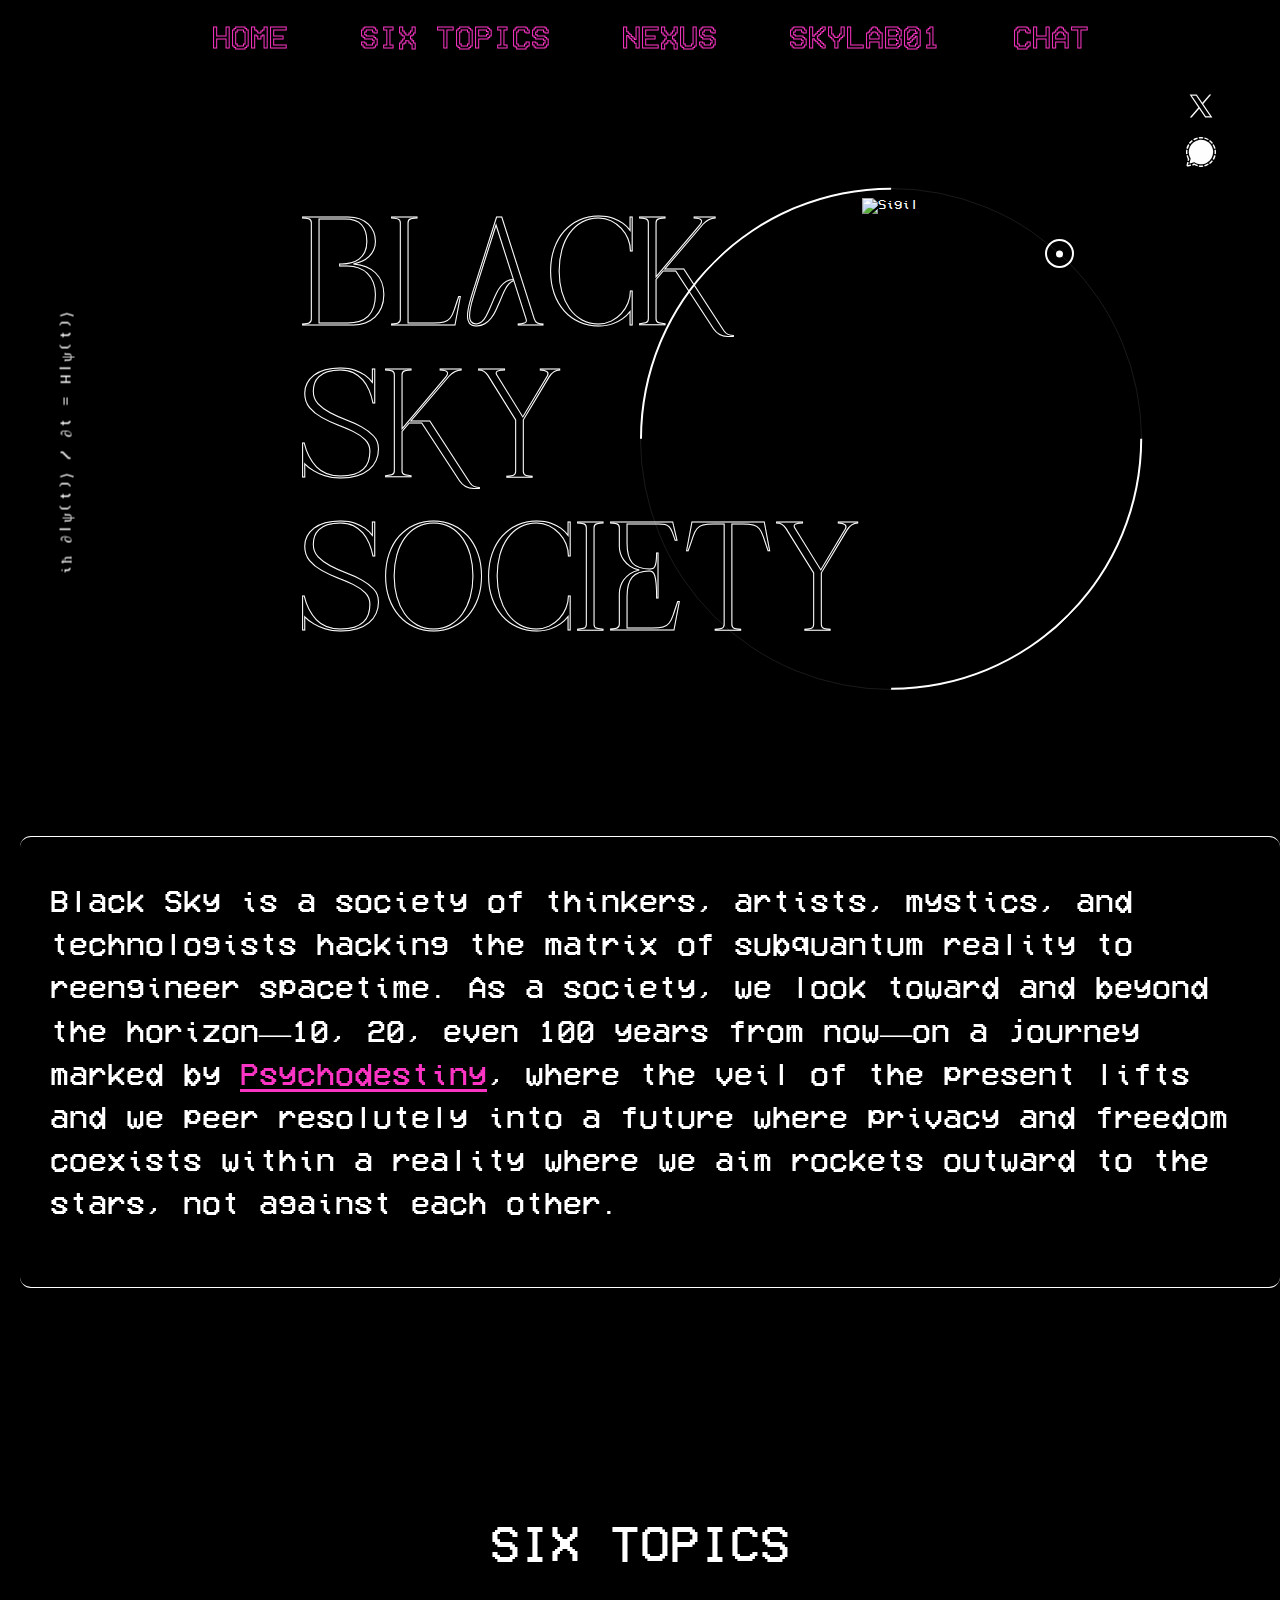
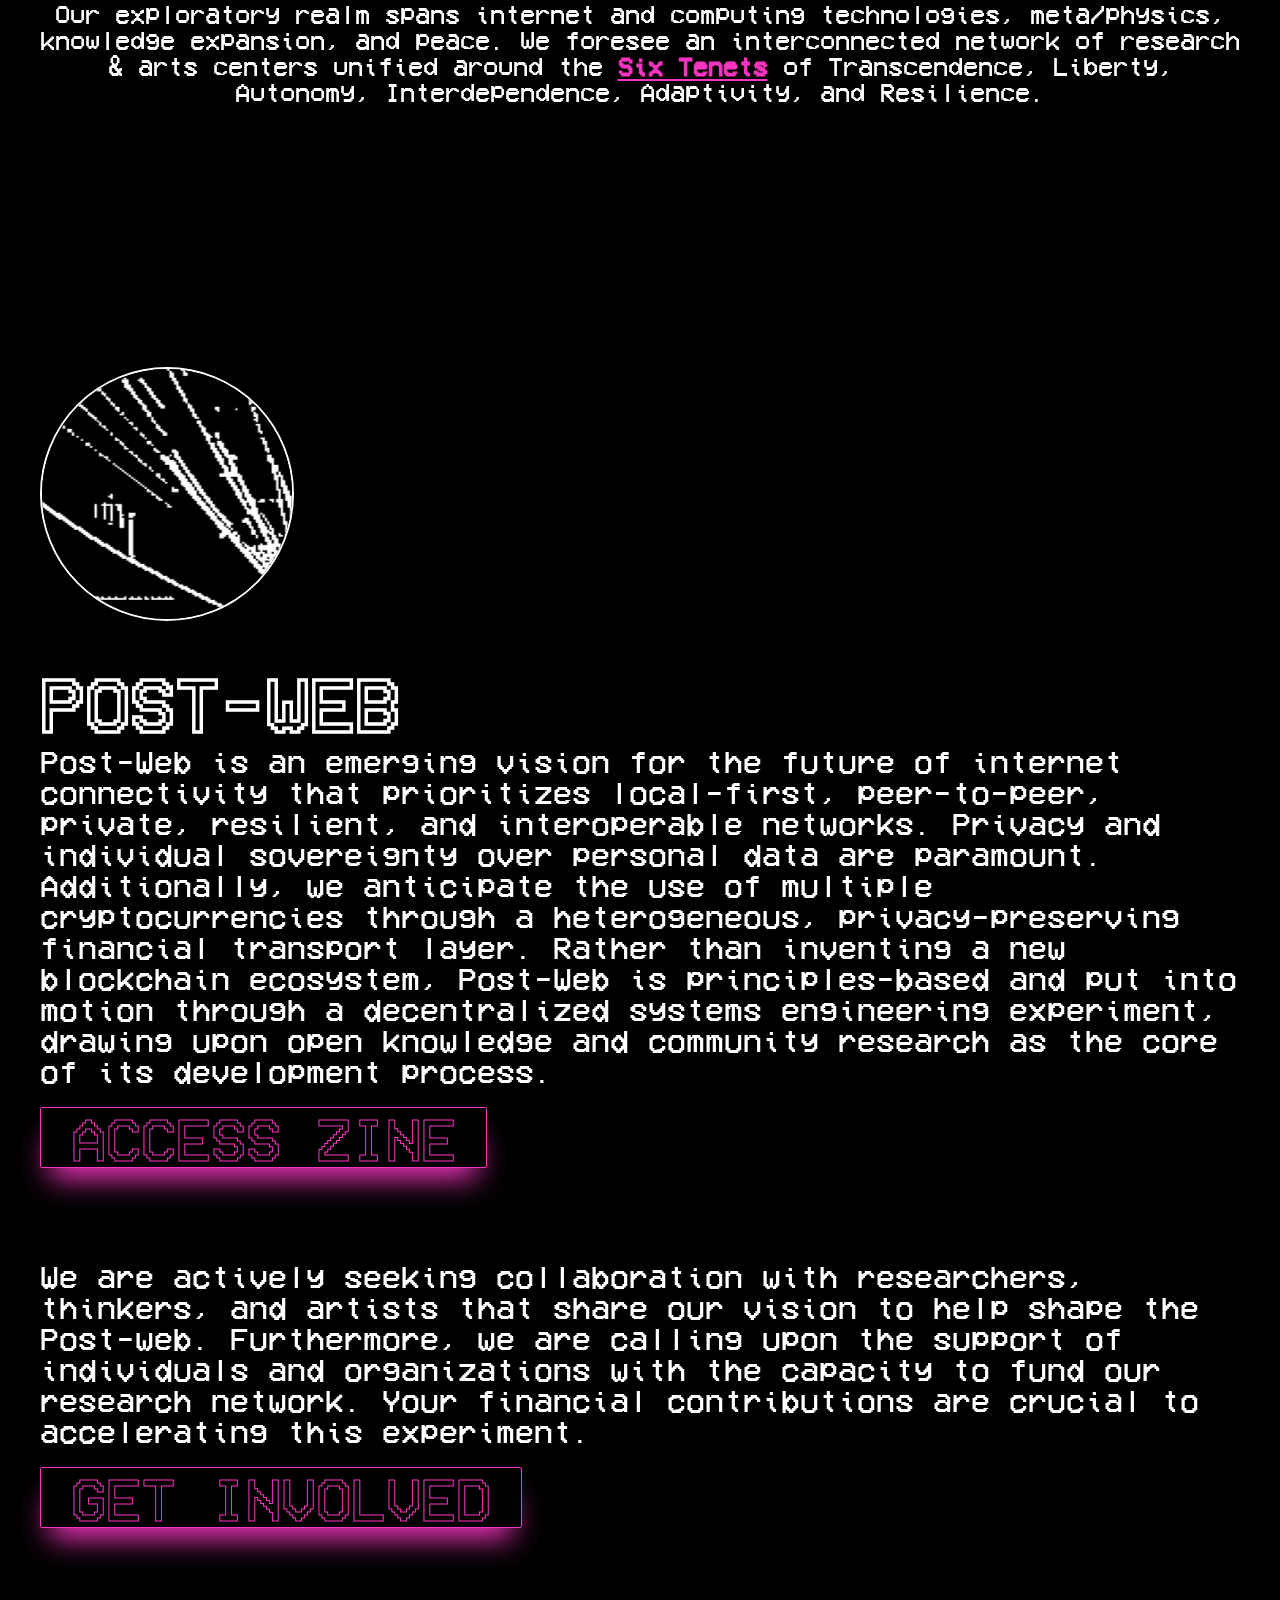
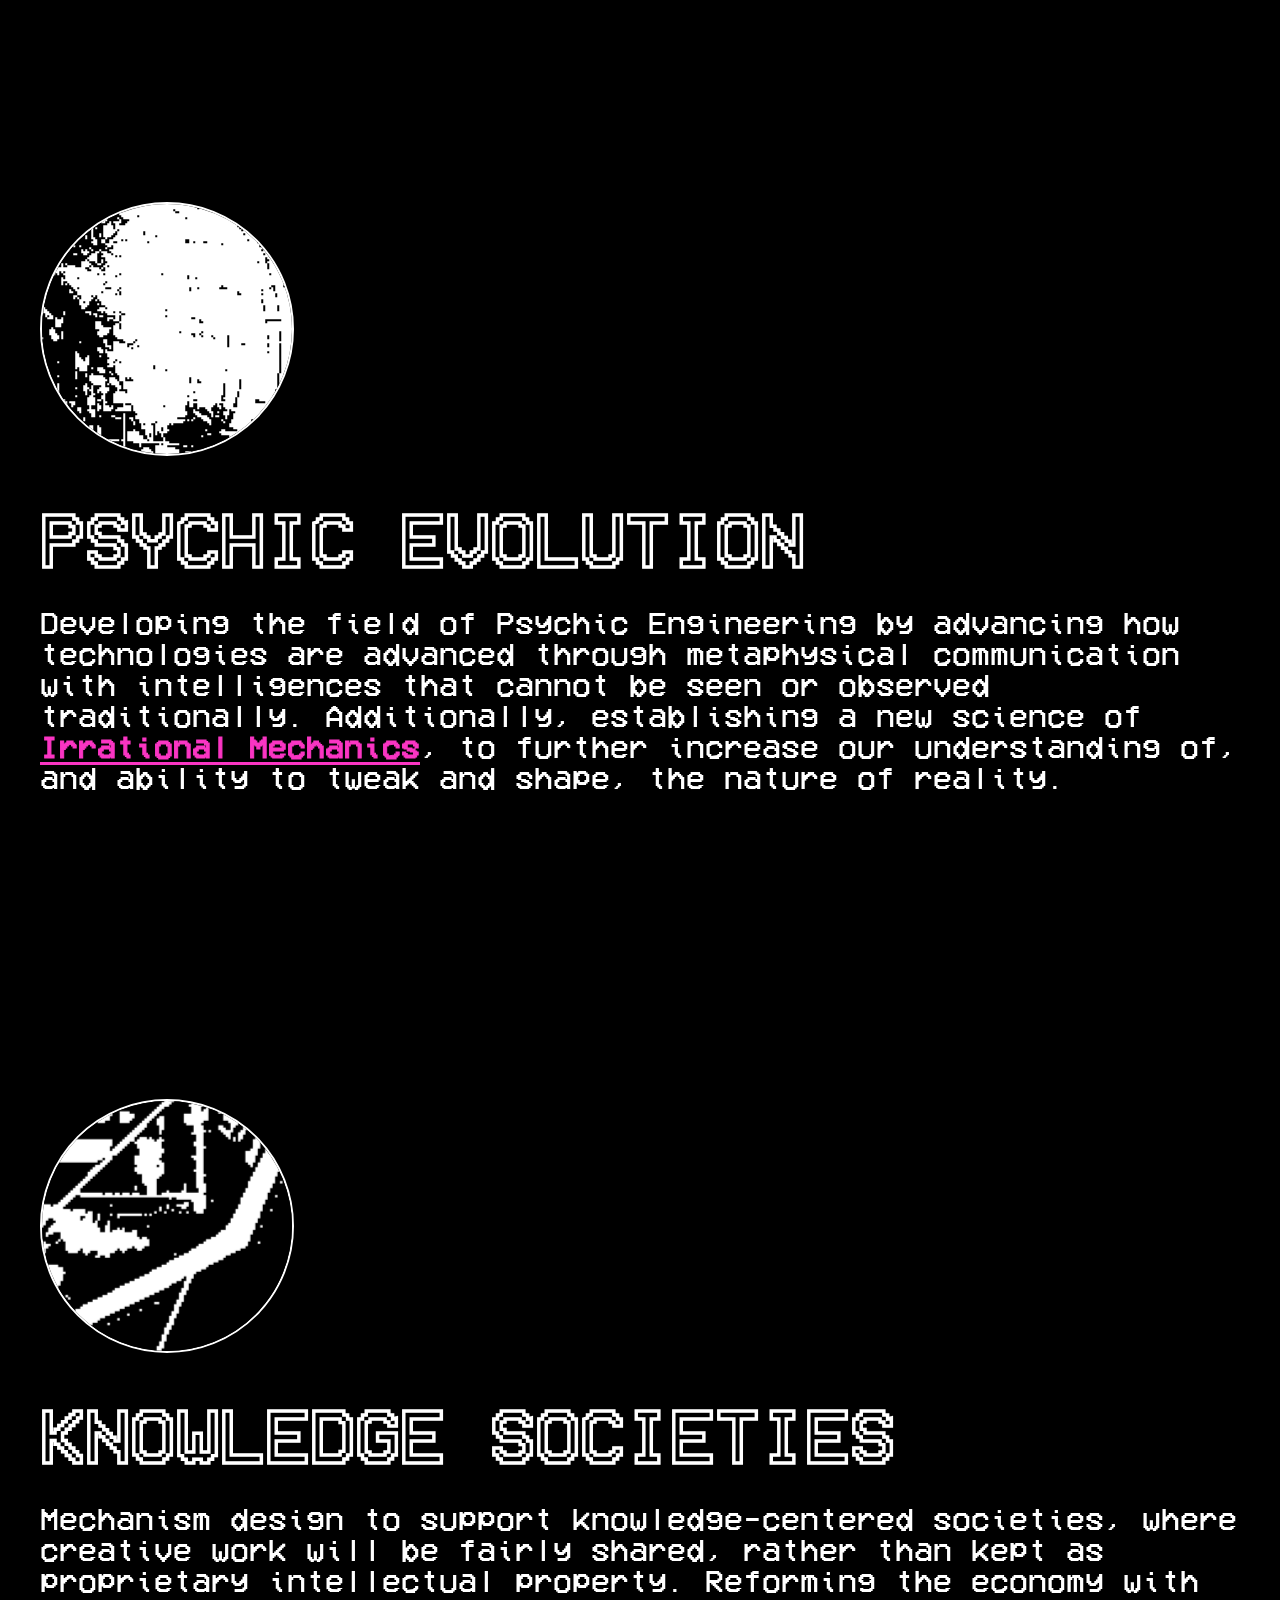
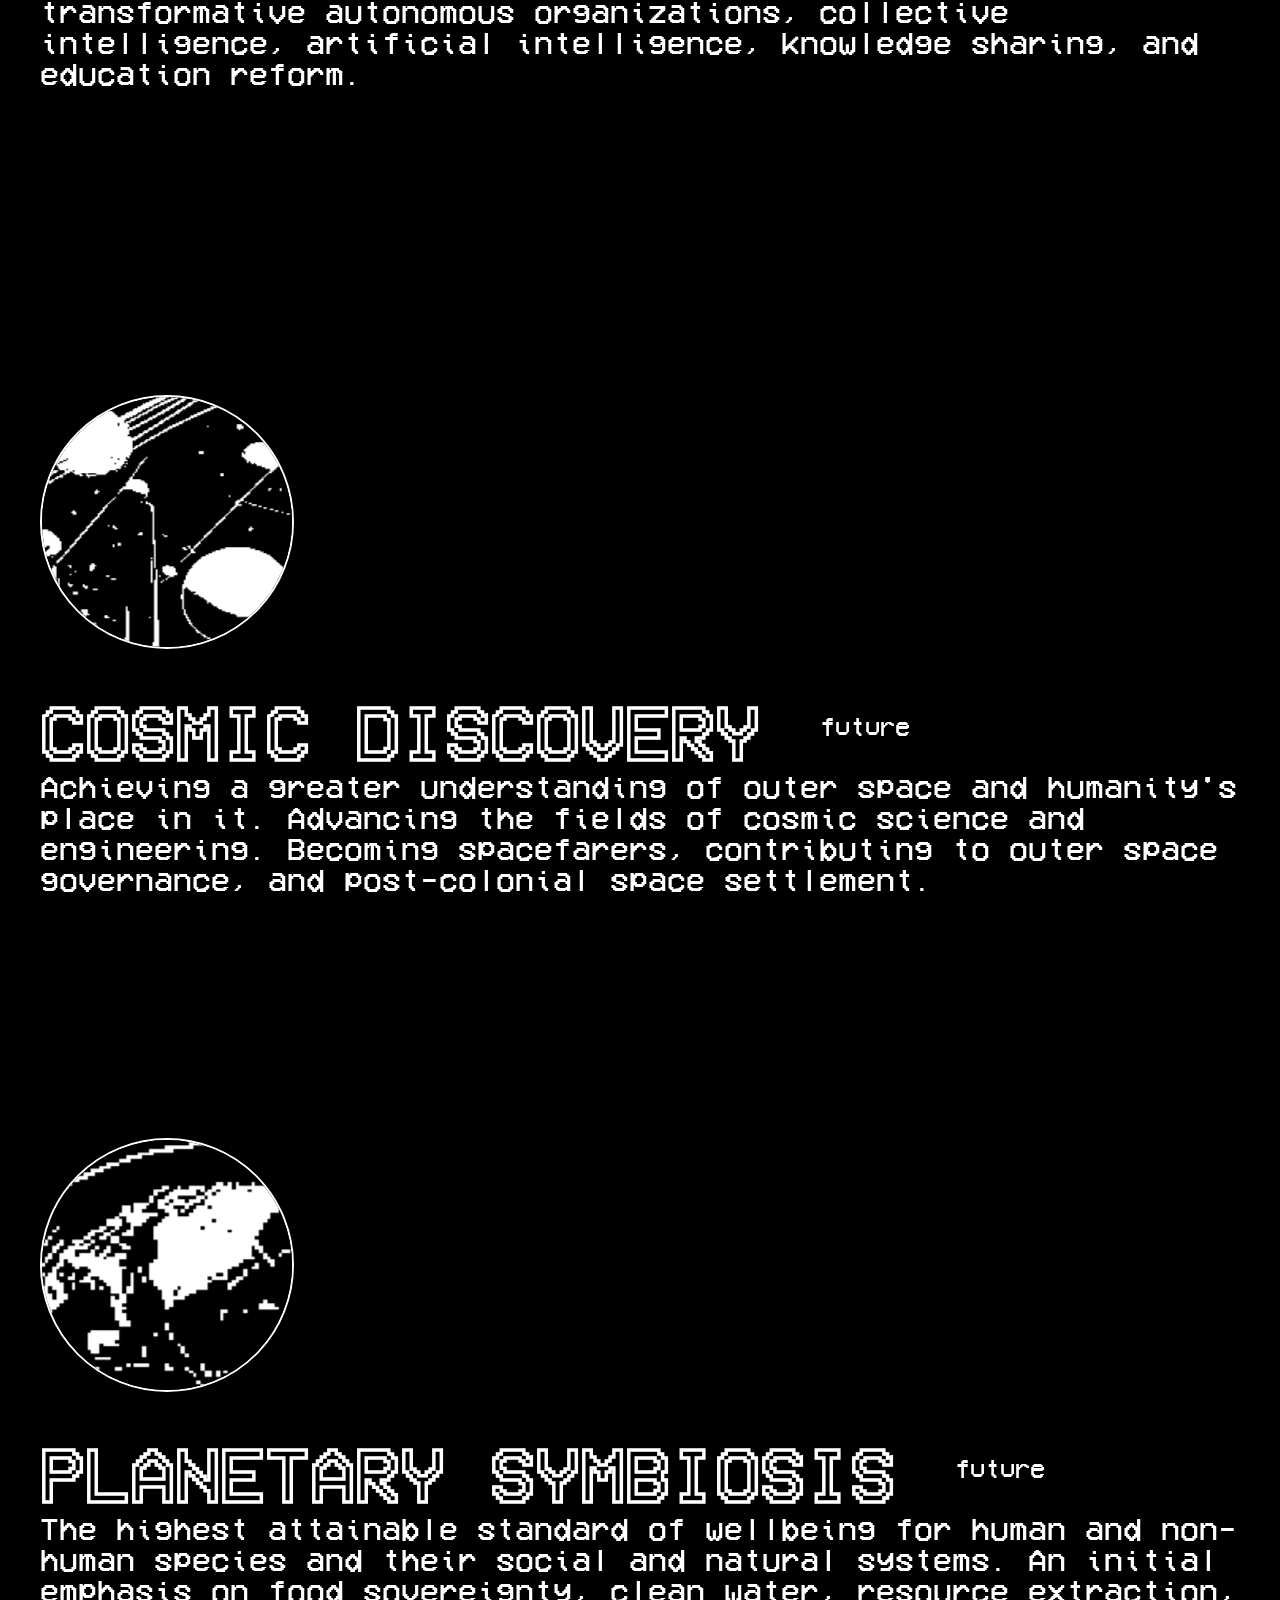
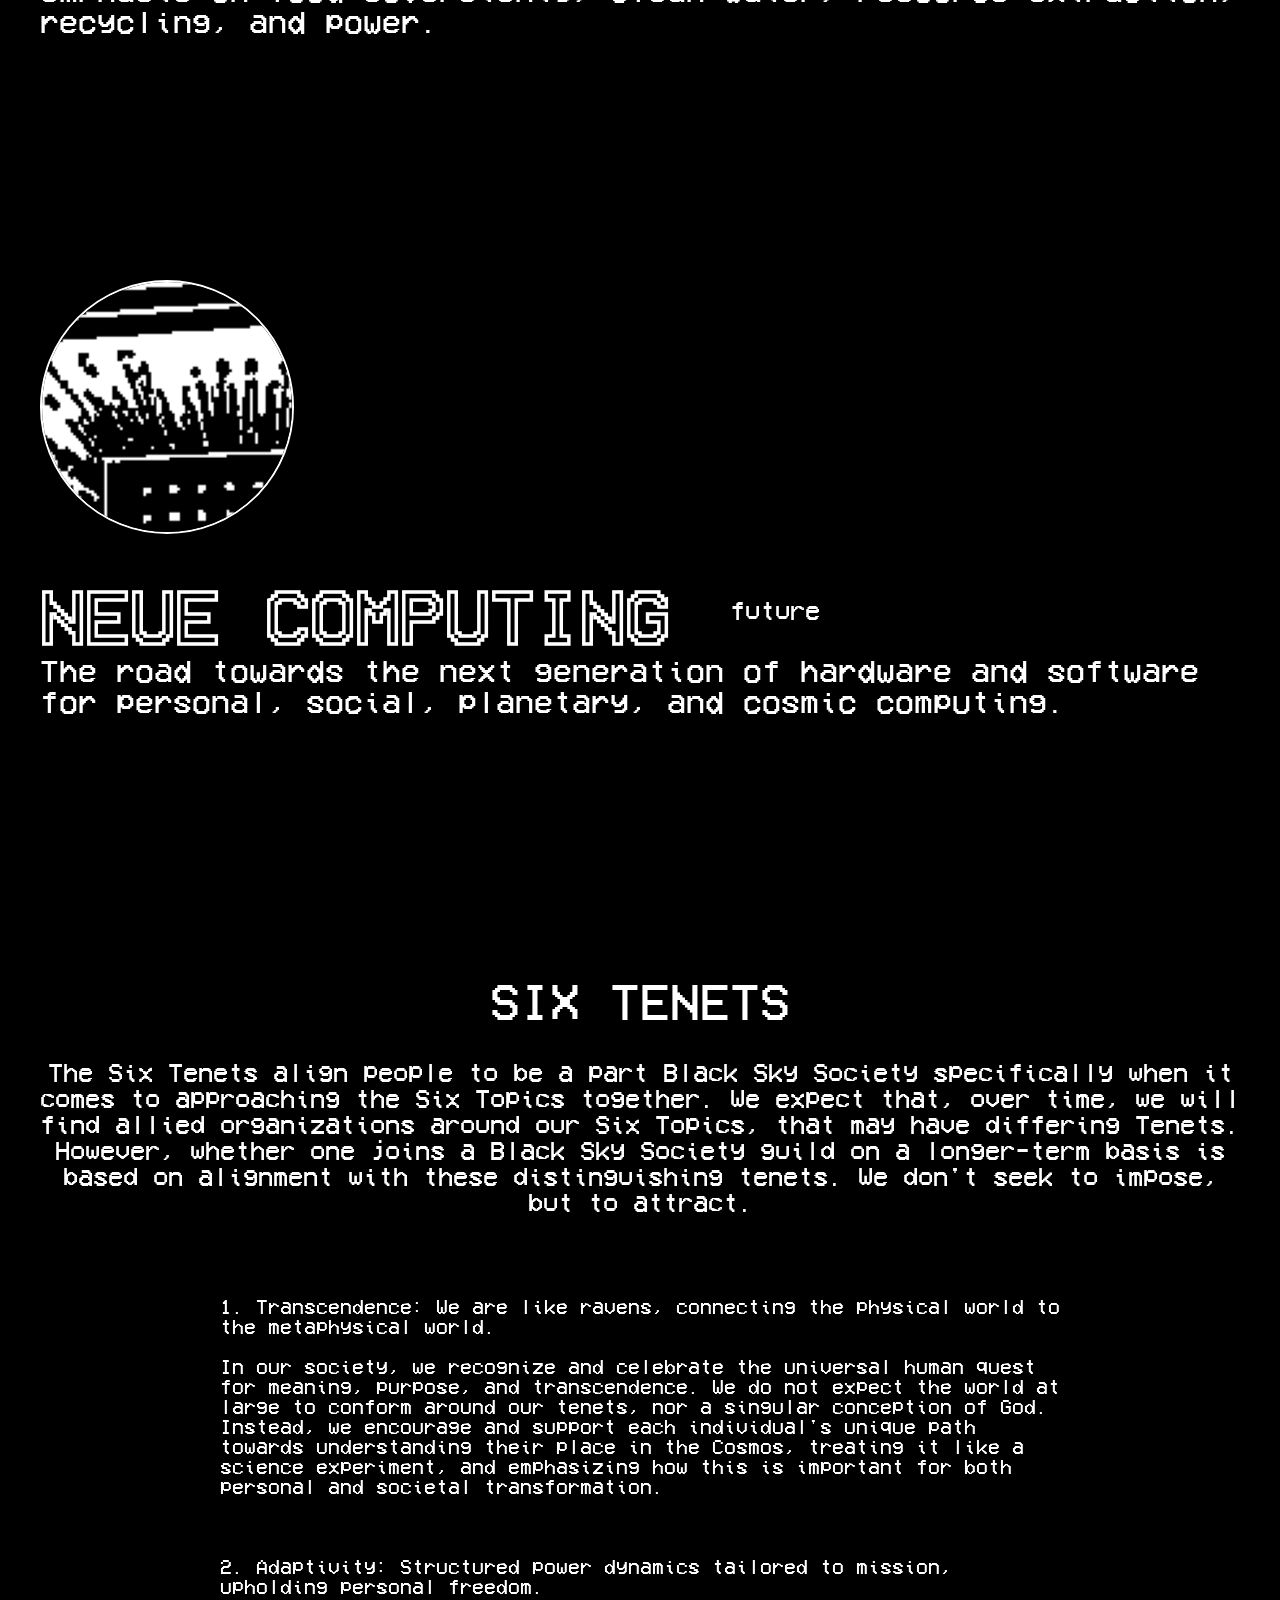
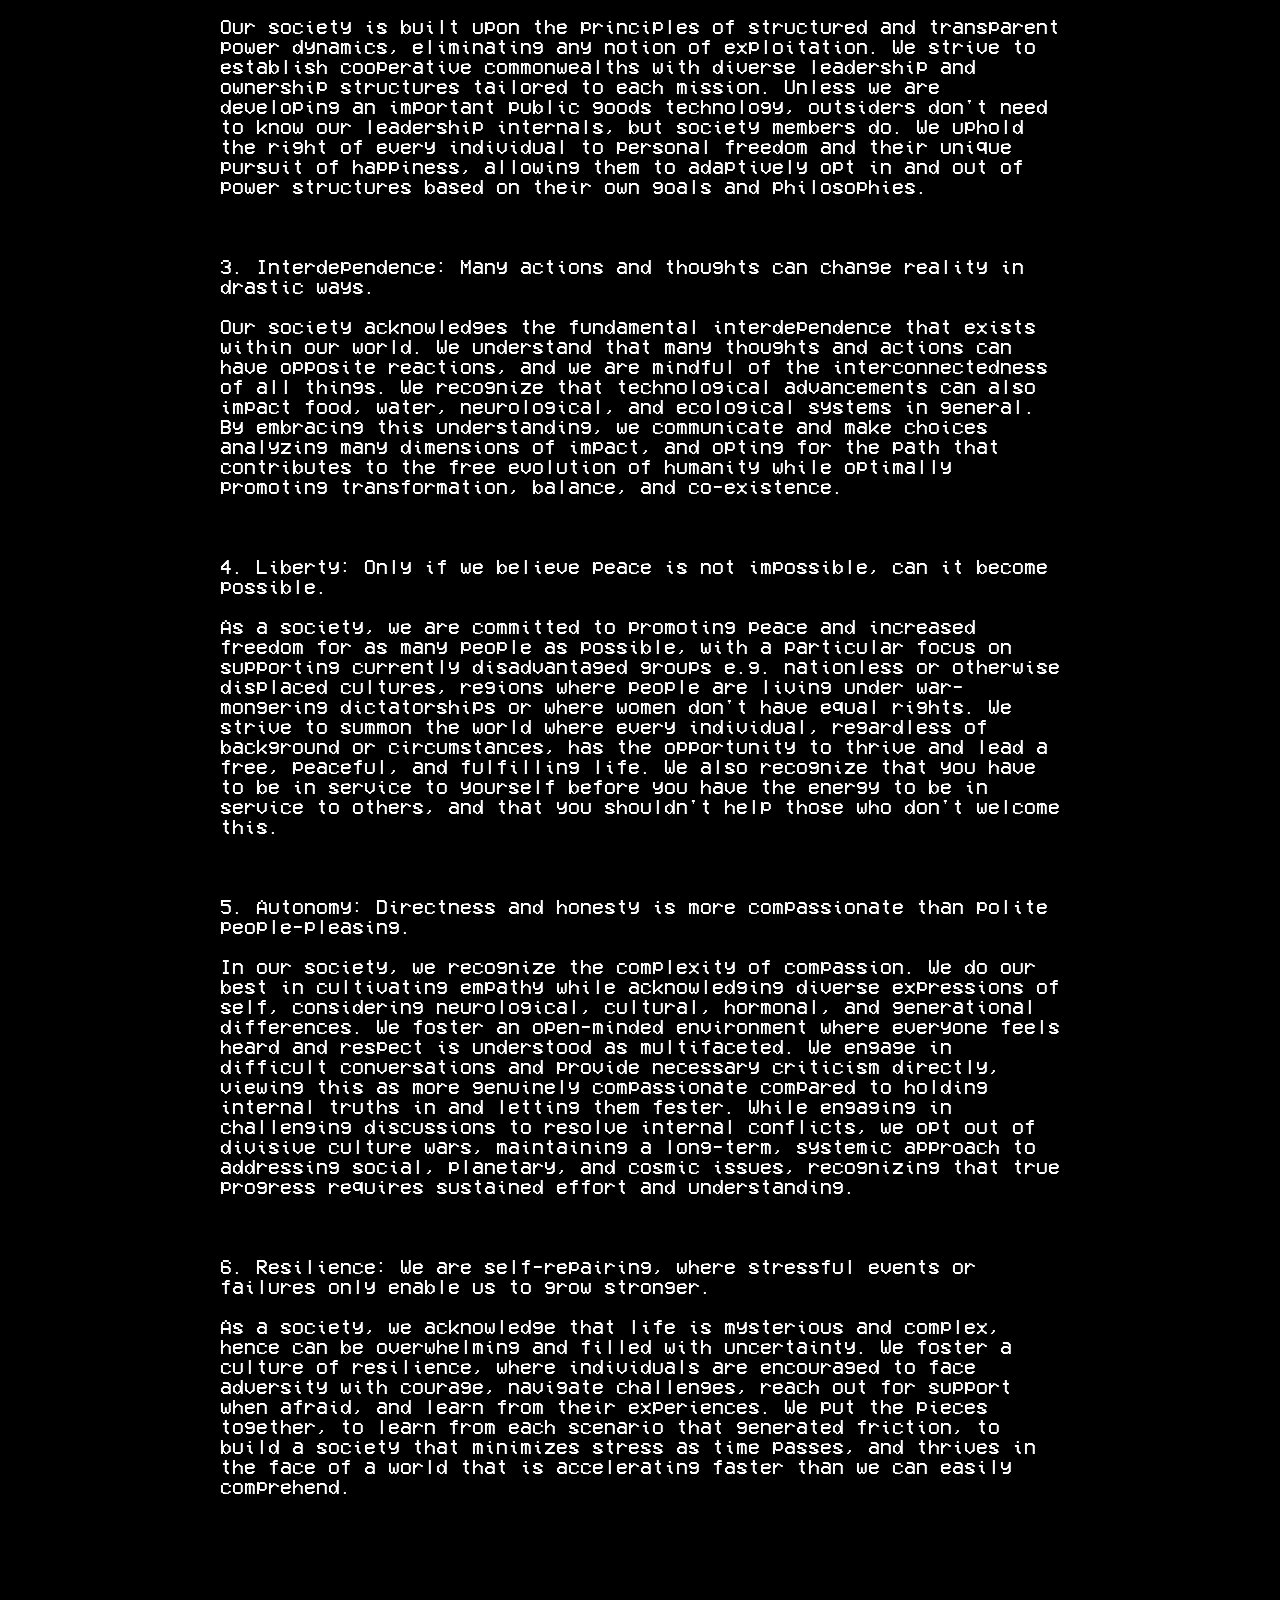
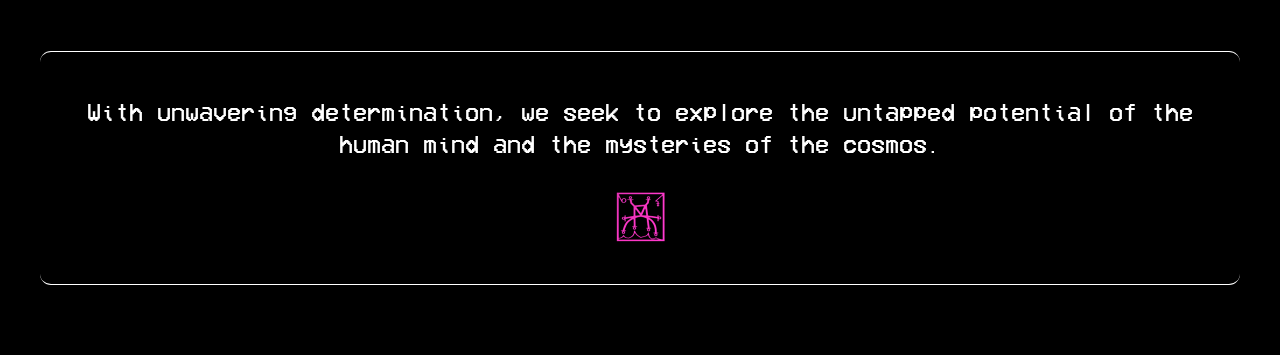
==== commit be2057ef: "Add Skylab01" ====
--- a/index.html
+++ b/index.html
@@ -41,7 +41,7 @@
               <li class="my-menu-item"> <a href="https://blacksky.network">HOME </a></li>
               <li class="my-menu-item"> <a href="#six-topics">SIX TOPICS </a></li>
               <li class="my-menu-item"> <a href="https://nexus.blacksky.network/">NEXUS </a></li>
-              <li class="my-menu-item"> <a href="https://postweb.nexus/raw/rad:z2fNbaEJvctMicPrHGryuRkXH37sz/head/get-involved.html">FUND POST-WEB </a></li>
+              <li class="my-menu-item"> <a href="https://www.stellarmagnet.xyz/skylab01">SKYLAB01 </a></li>
               <li class="my-menu-item"> <a href="https://cryptpad.fr/form/#/2/form/view/x1qFziZY2Stix45QIEP51KSTVSzD+FGBLpdEL7EU3To/">CHAT </a></li>
             </ul>
           </nav>
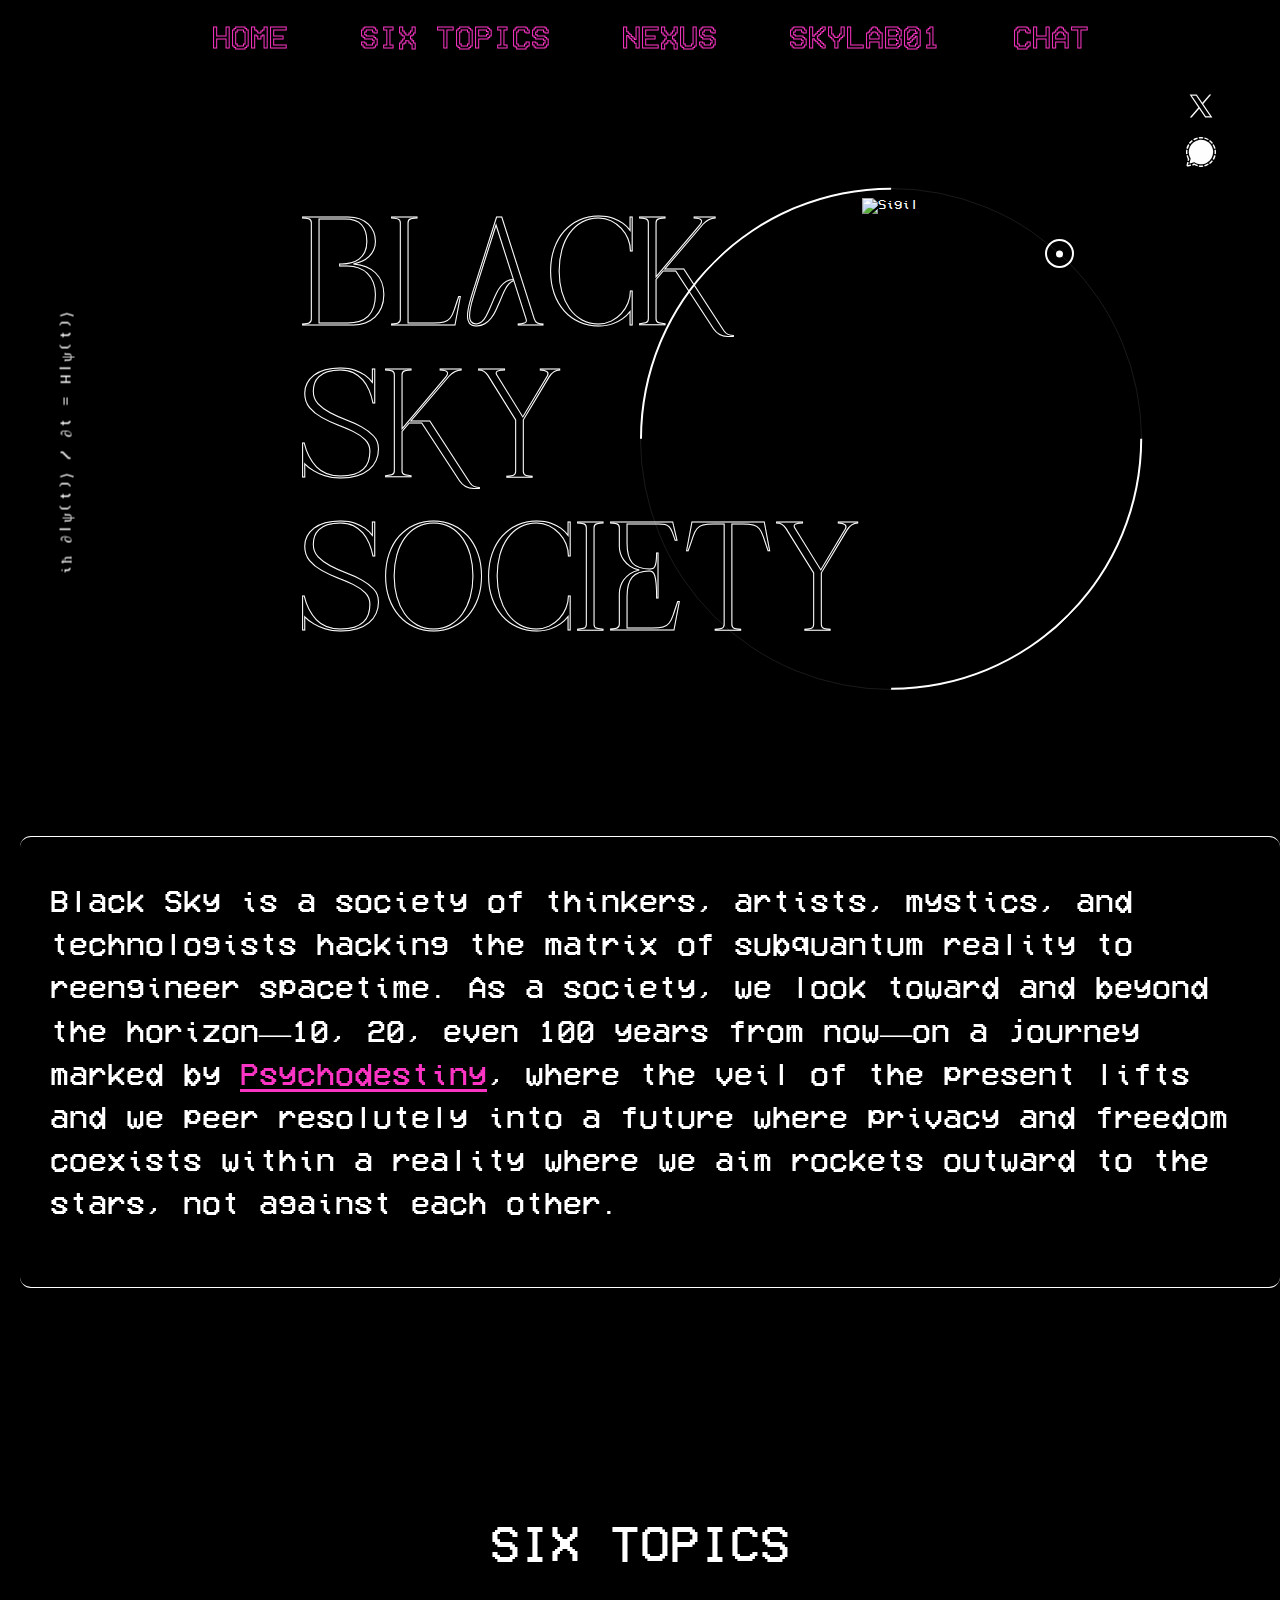
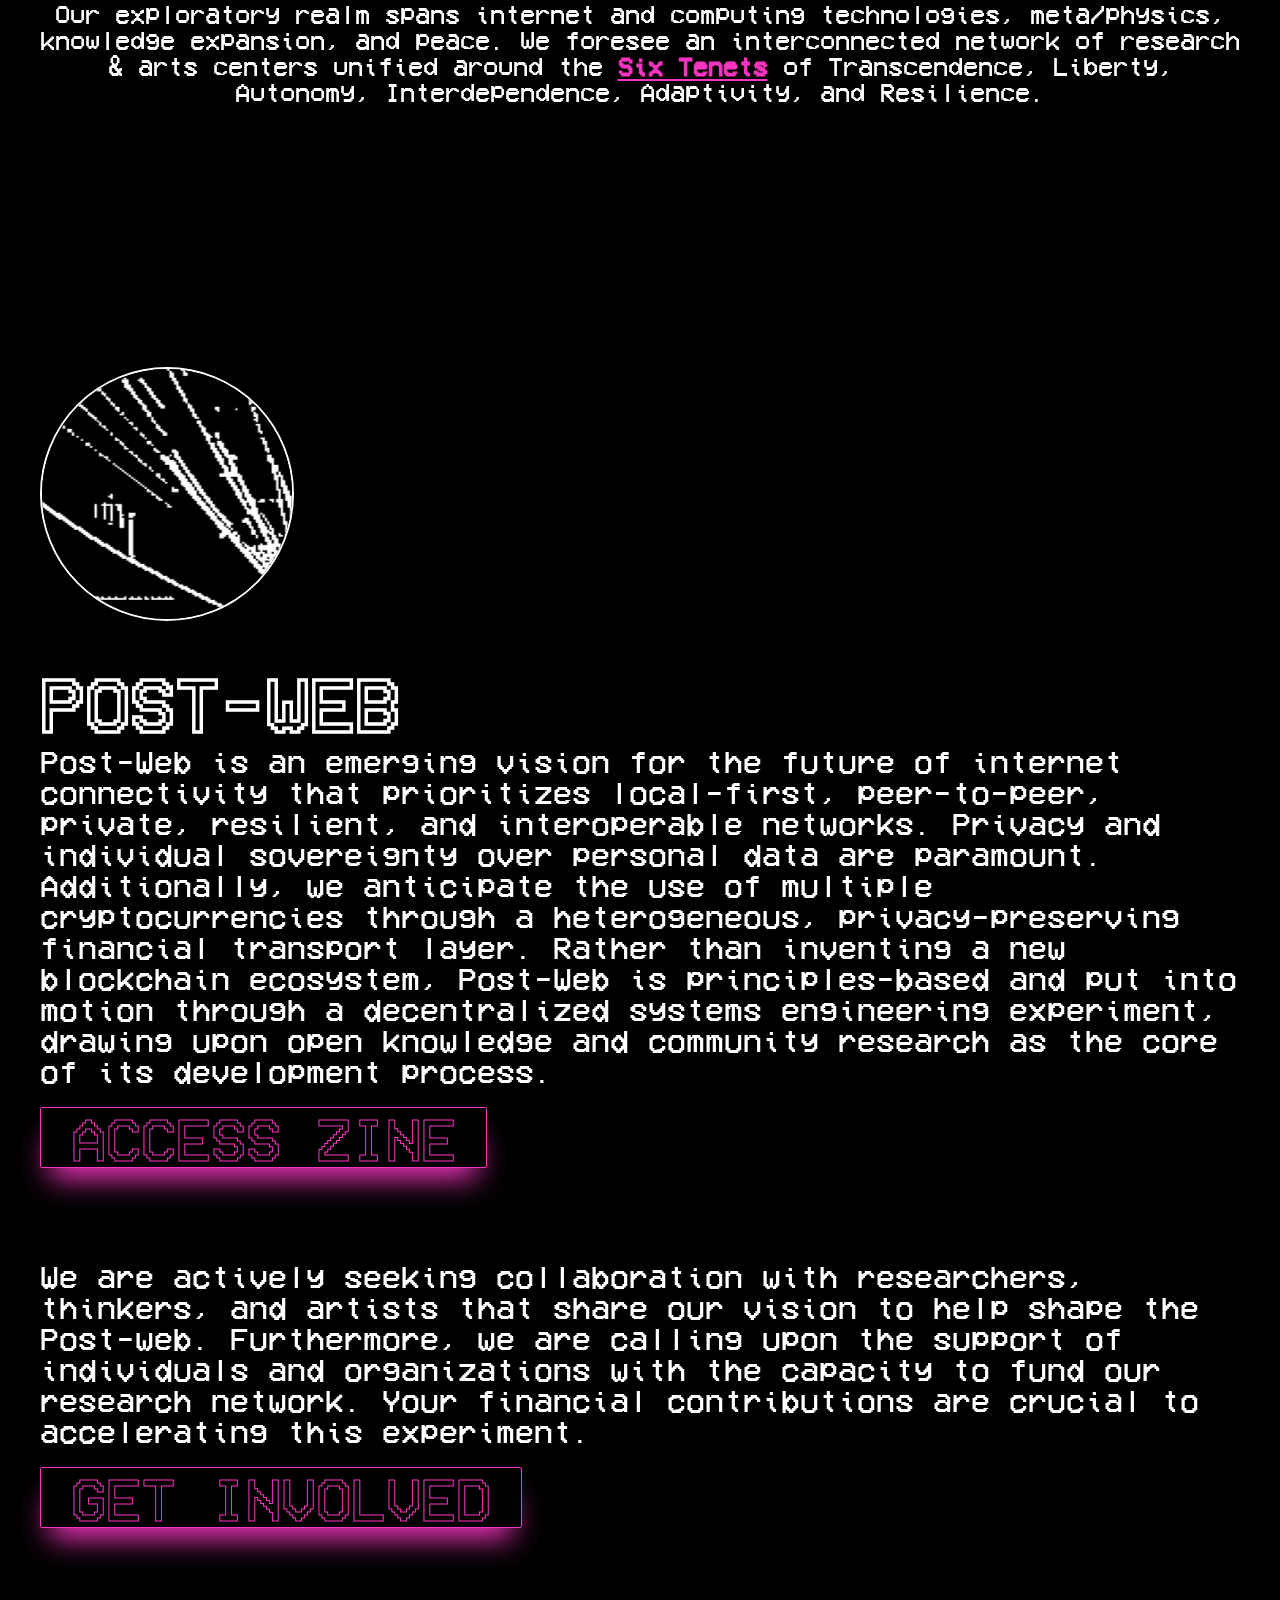
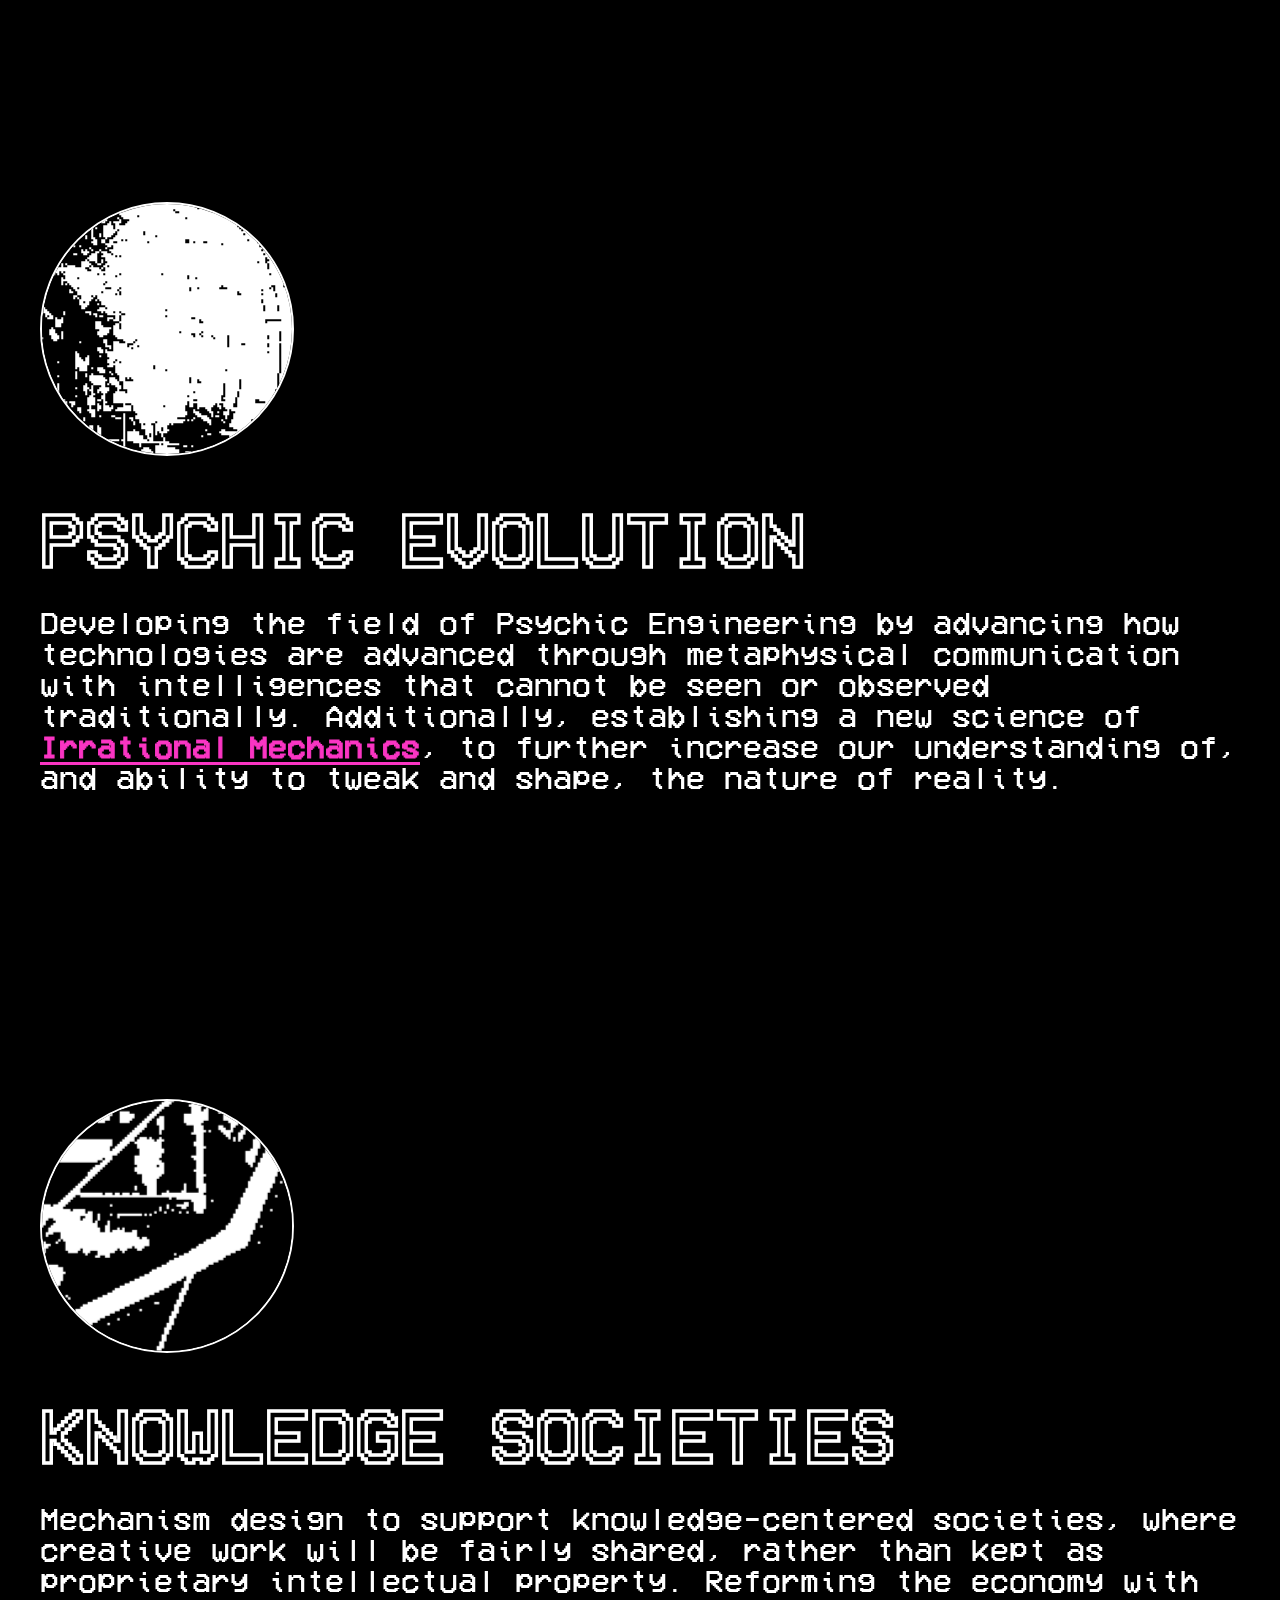
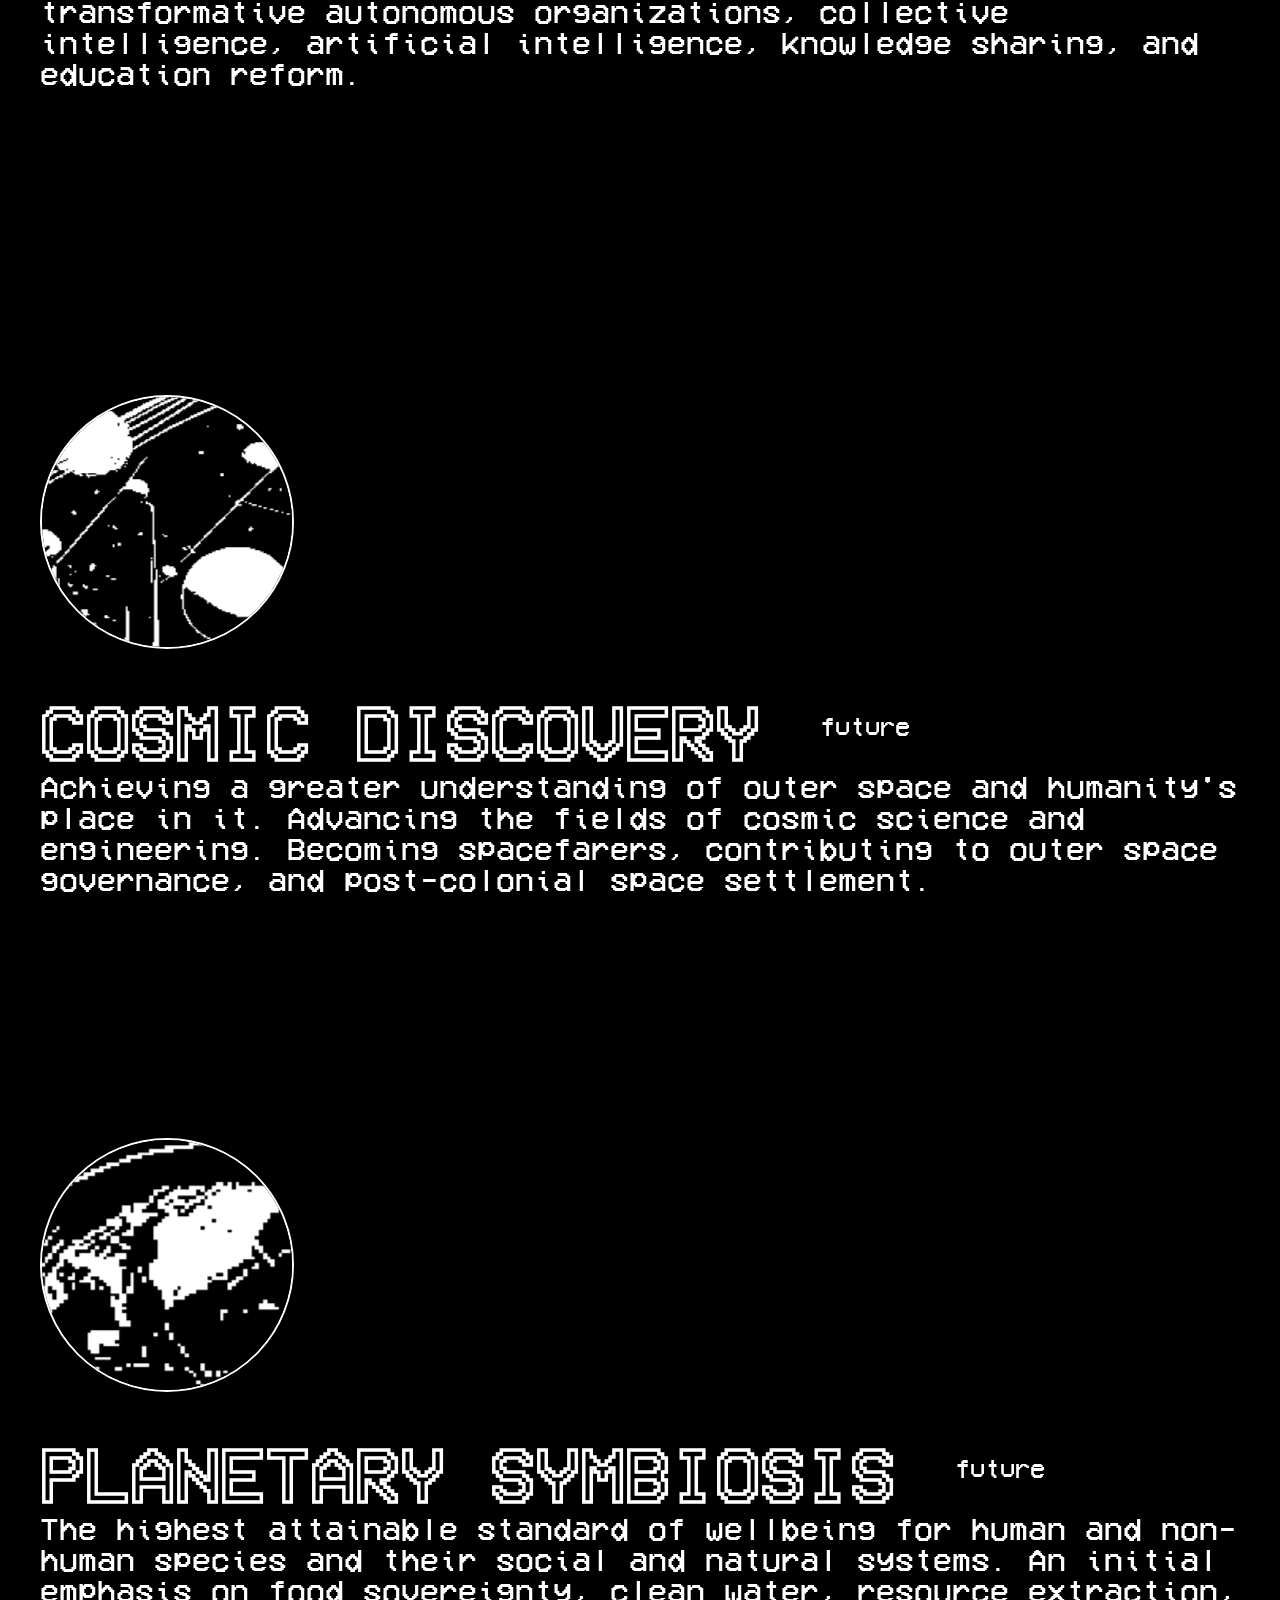
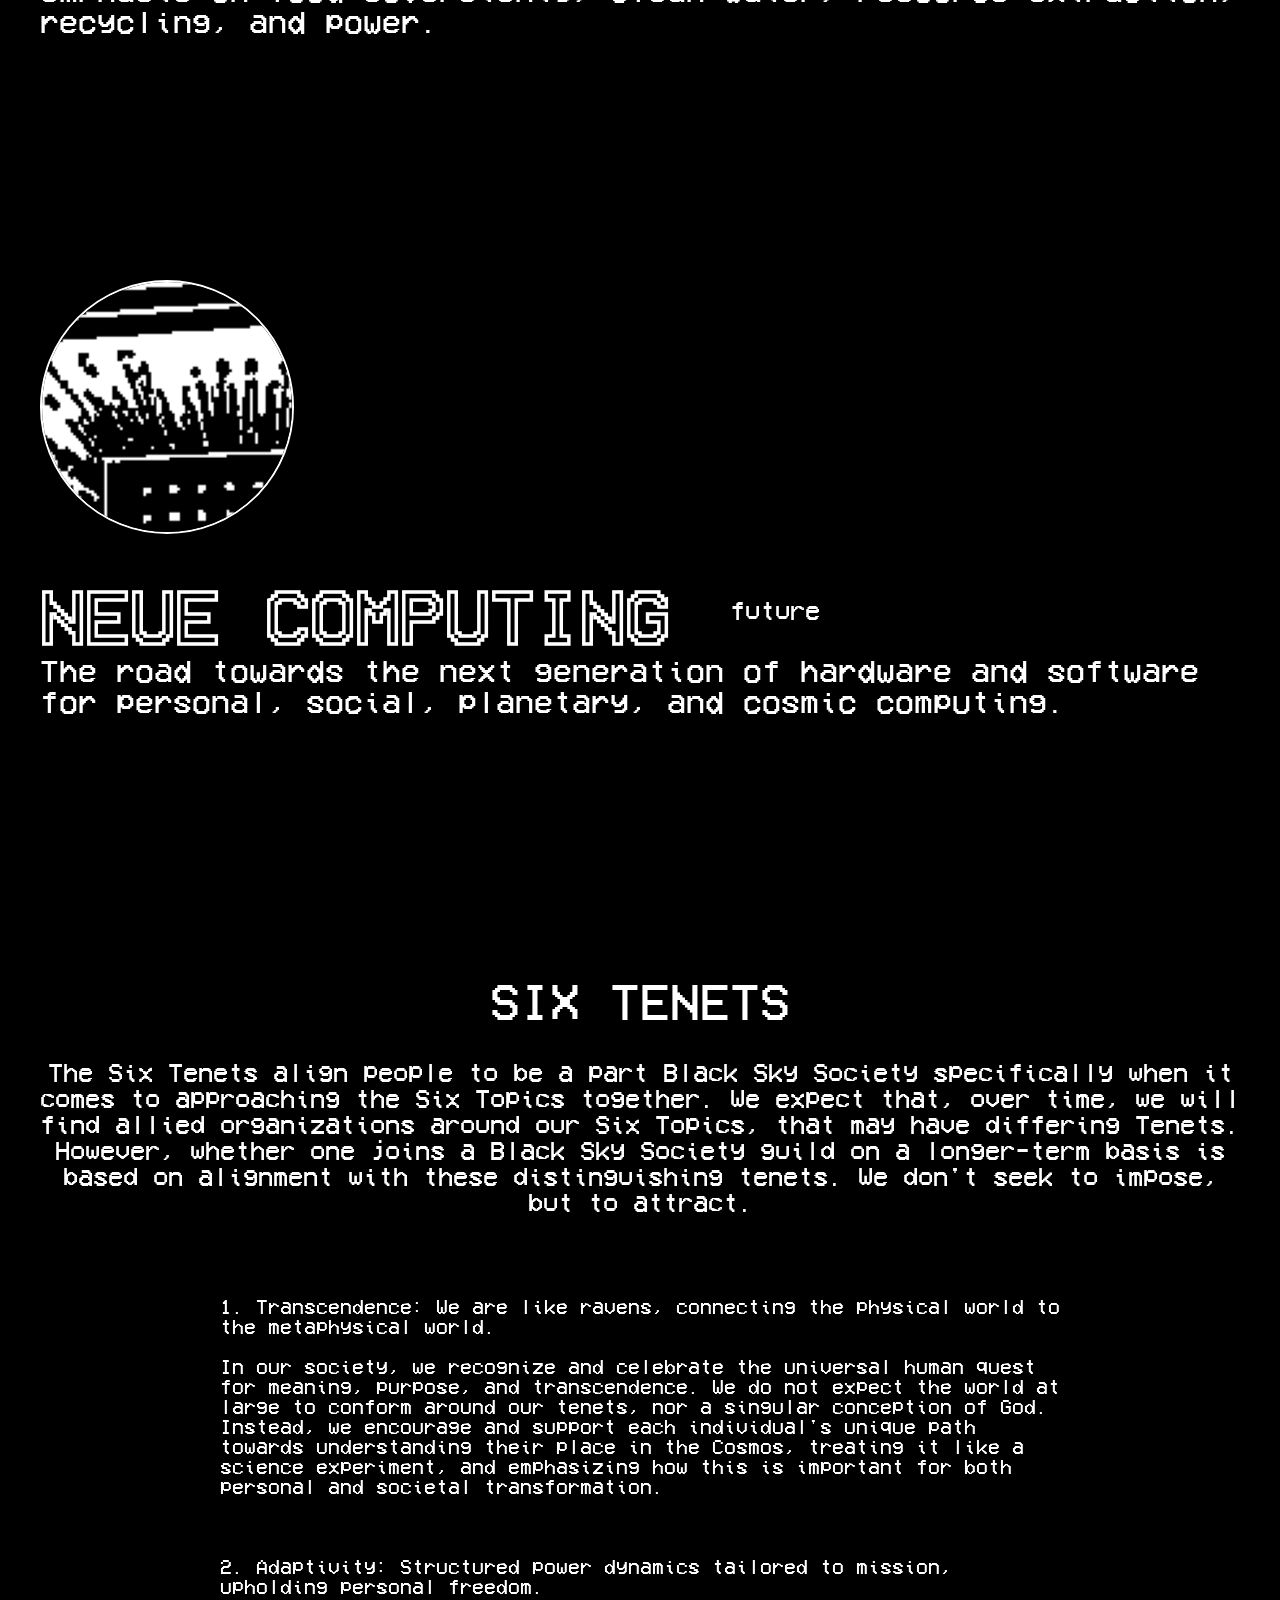
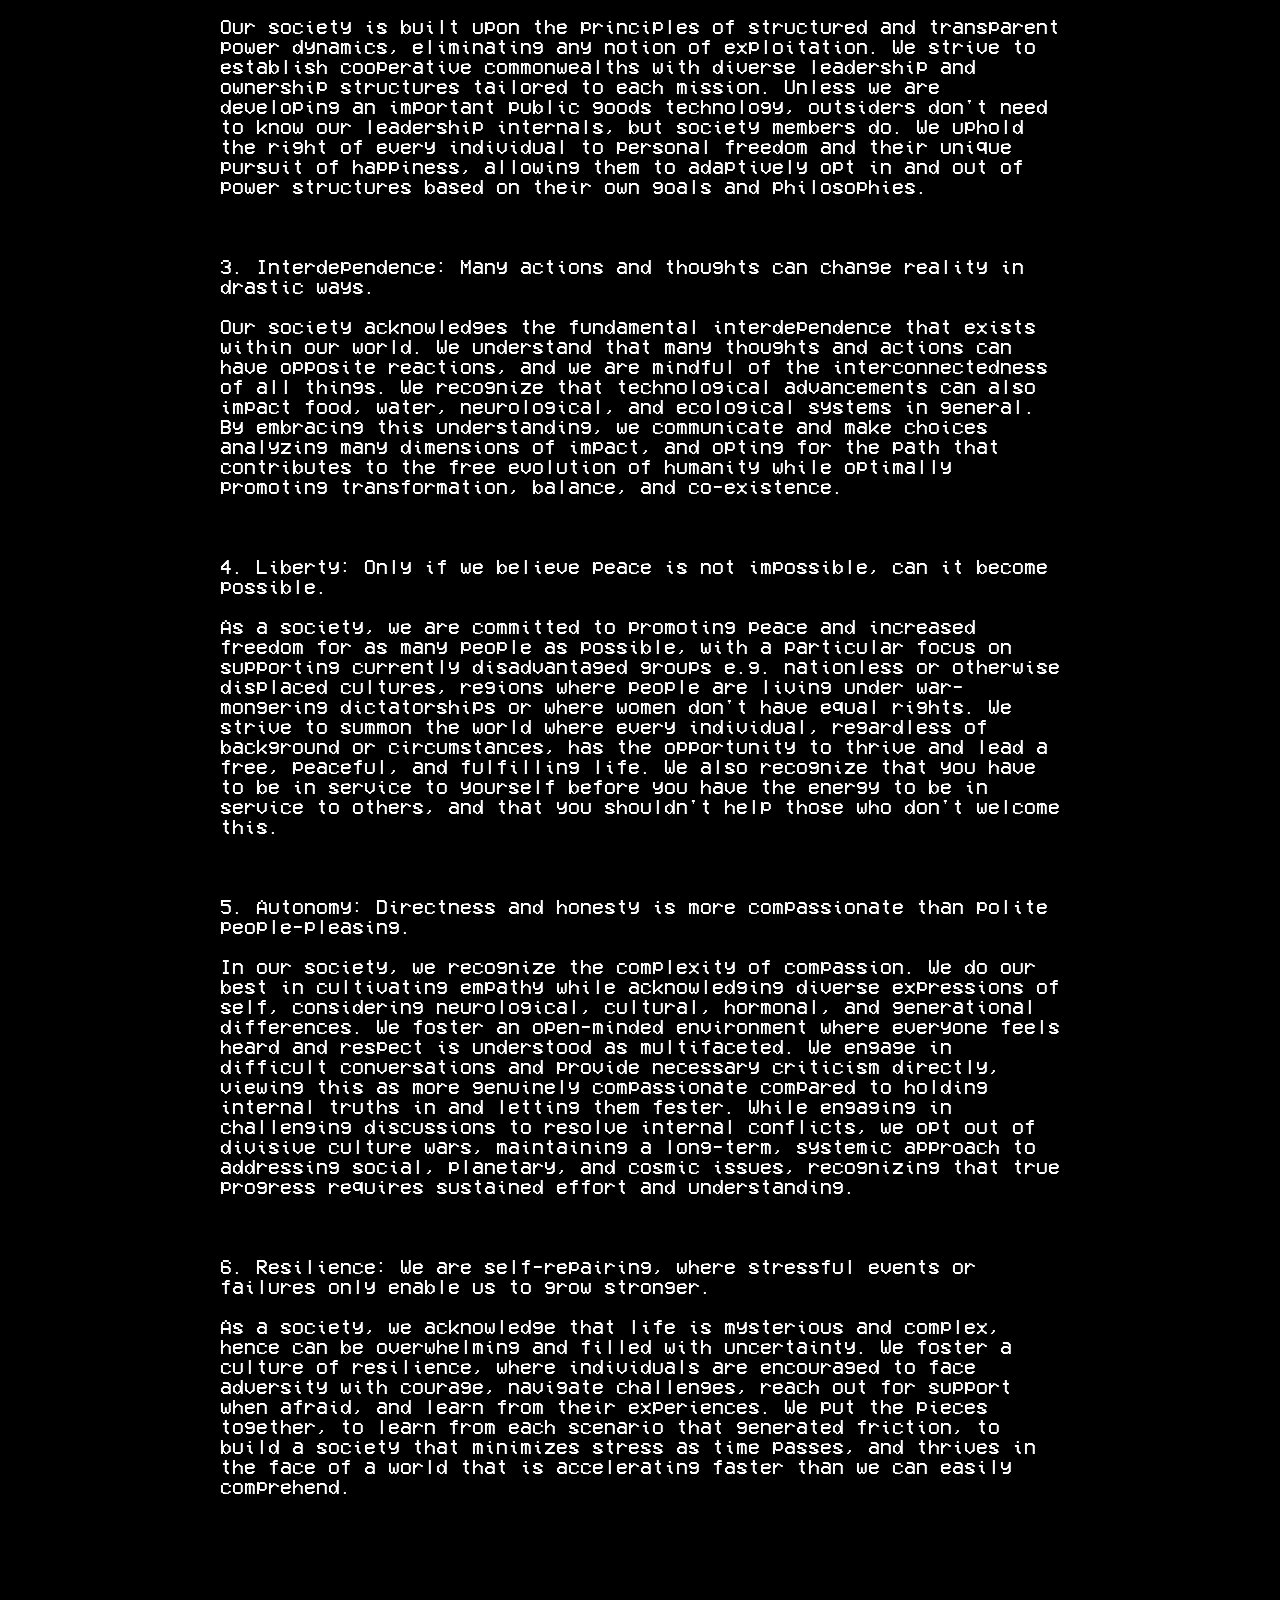
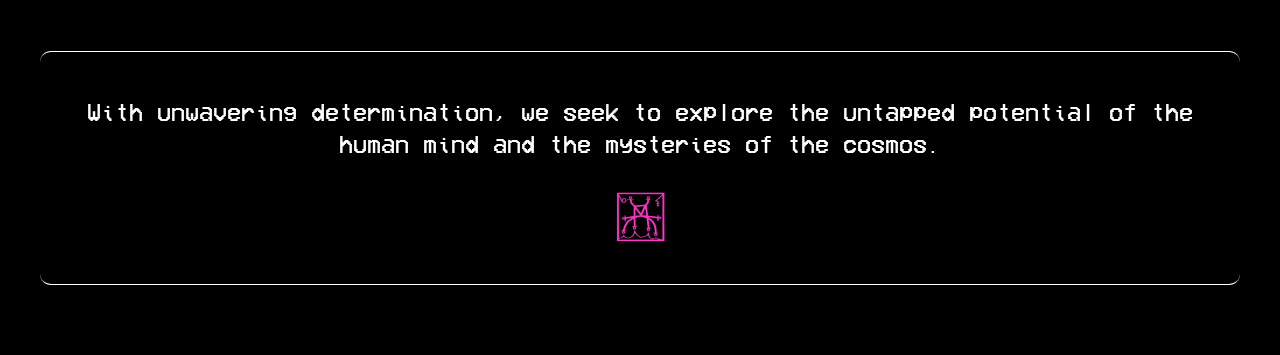
==== commit 6926f686: "missing closing div" ====
--- a/index.html
+++ b/index.html
@@ -70,6 +70,7 @@
               <div class="ellipses ellipses__orbit"></div>
             </div>
             <div class="ellipses ellipses__outer--thick"></div>
+          </div>
           </header>
 
           <div class="heading-container">
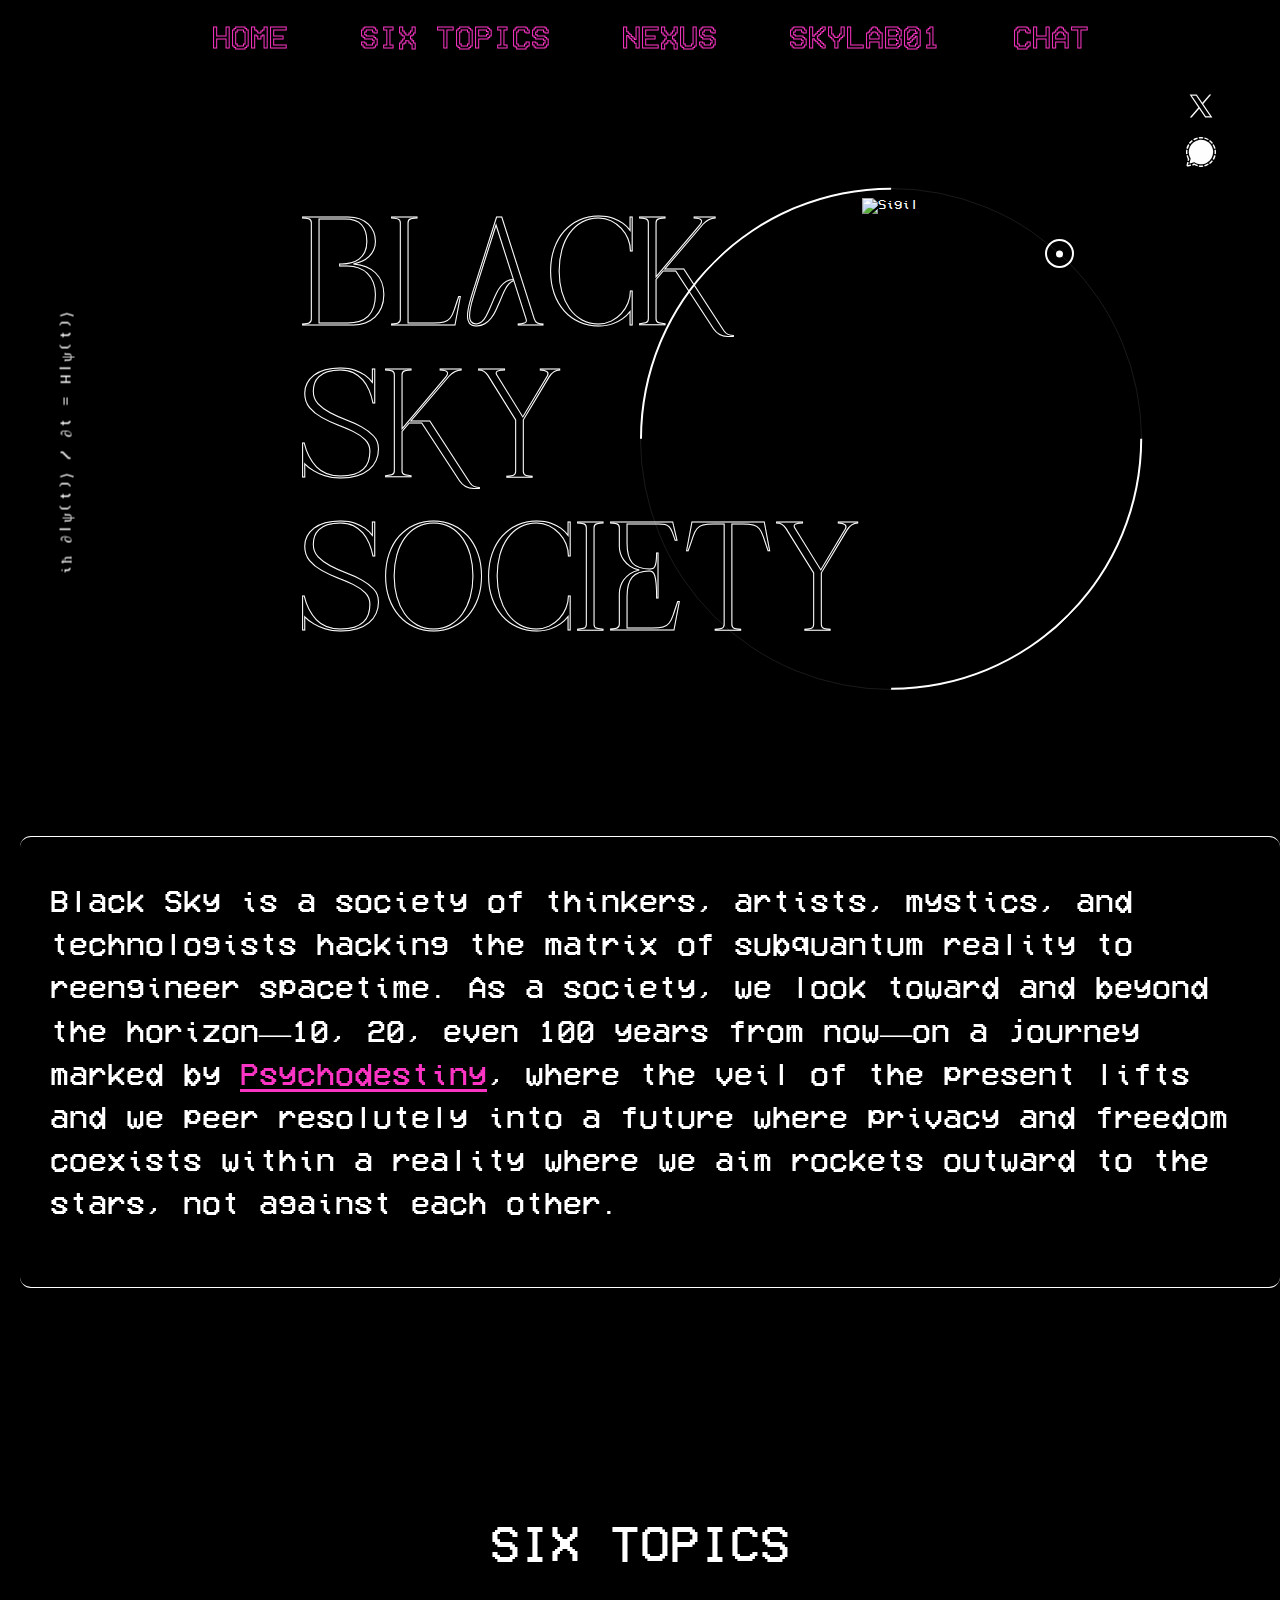
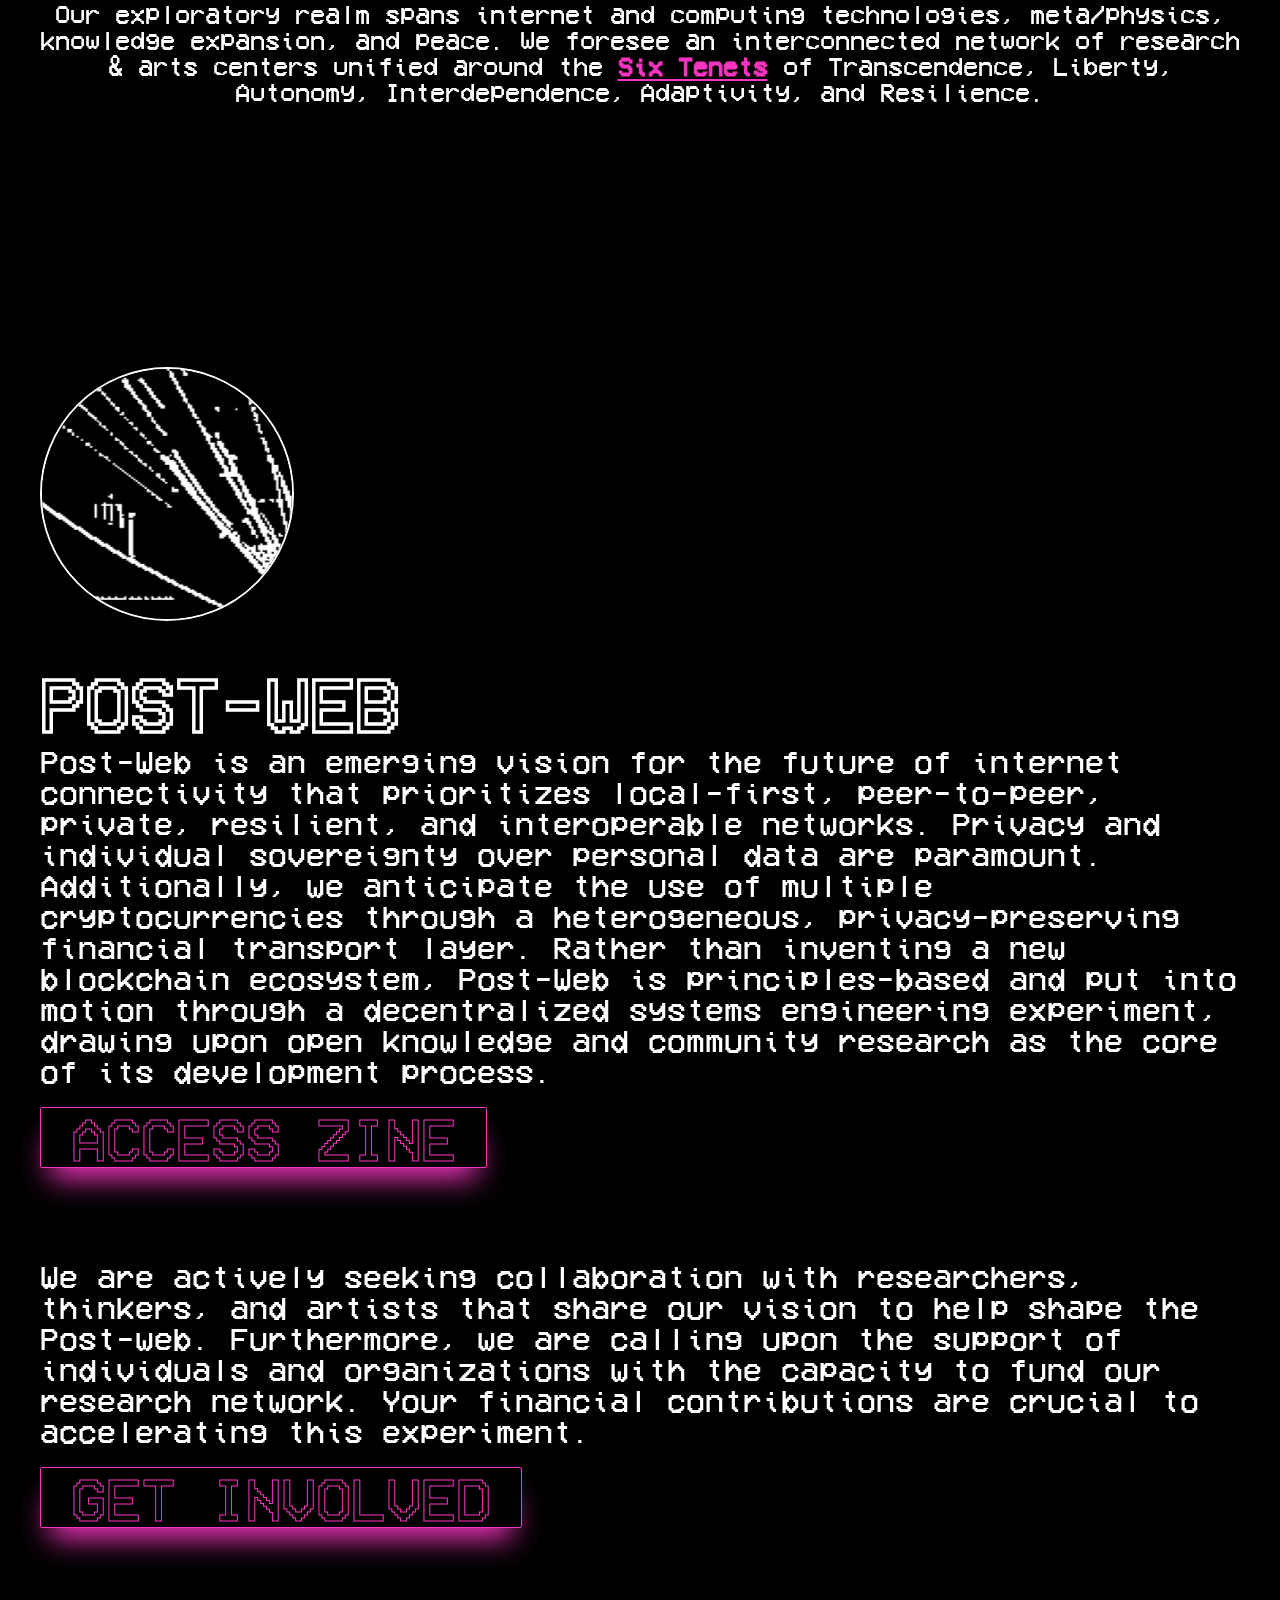
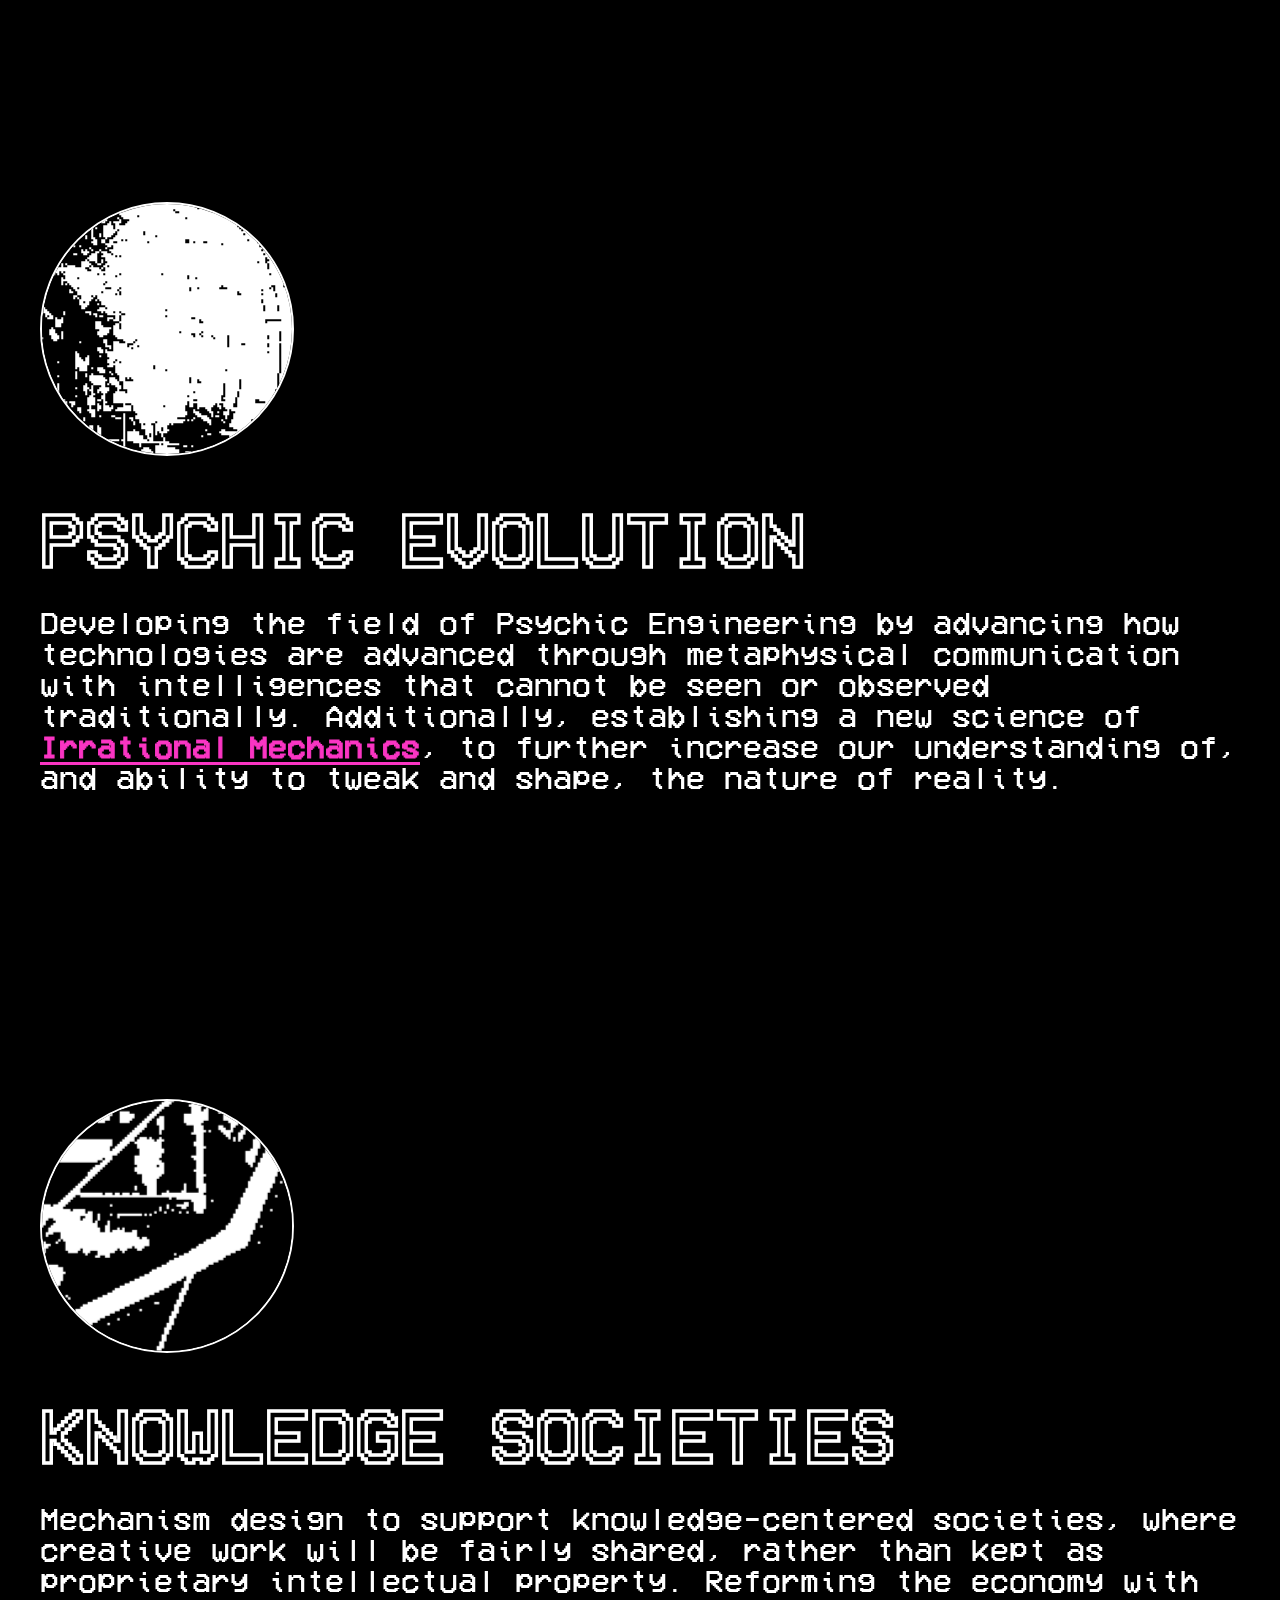
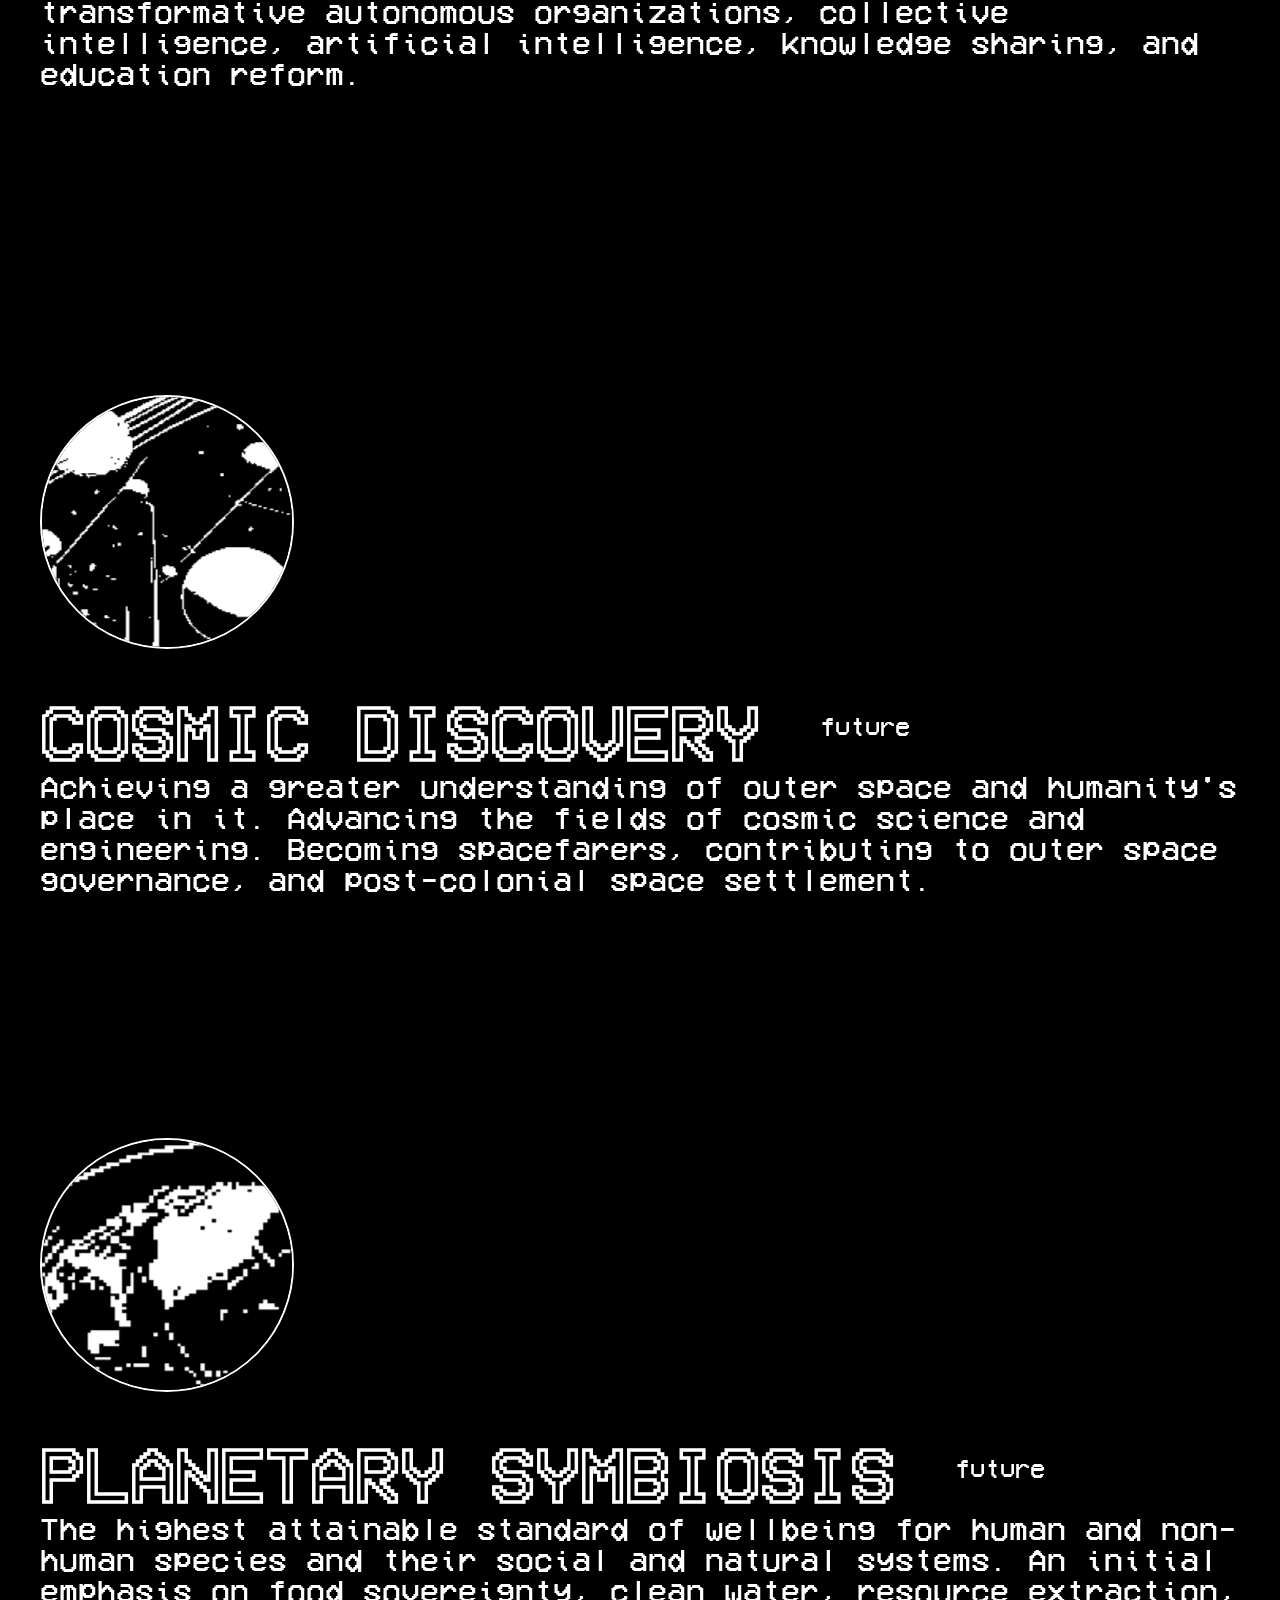
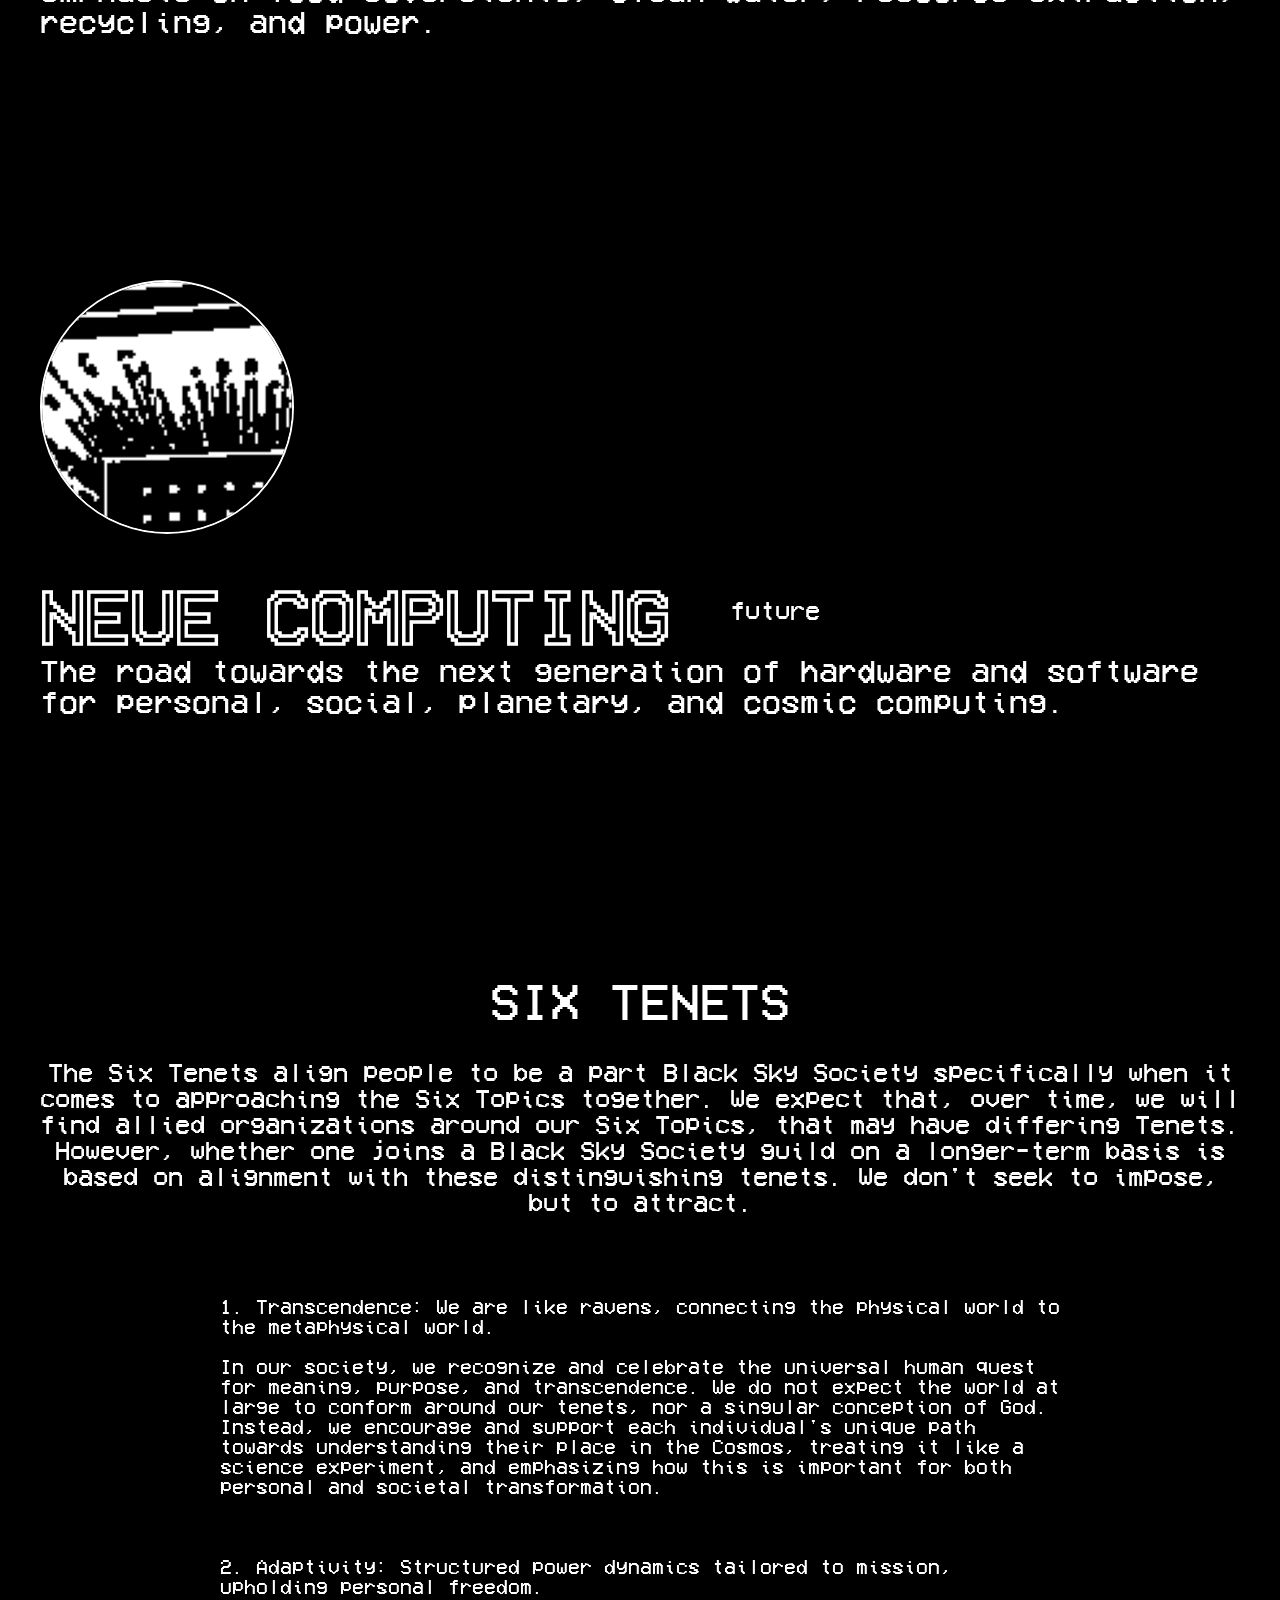
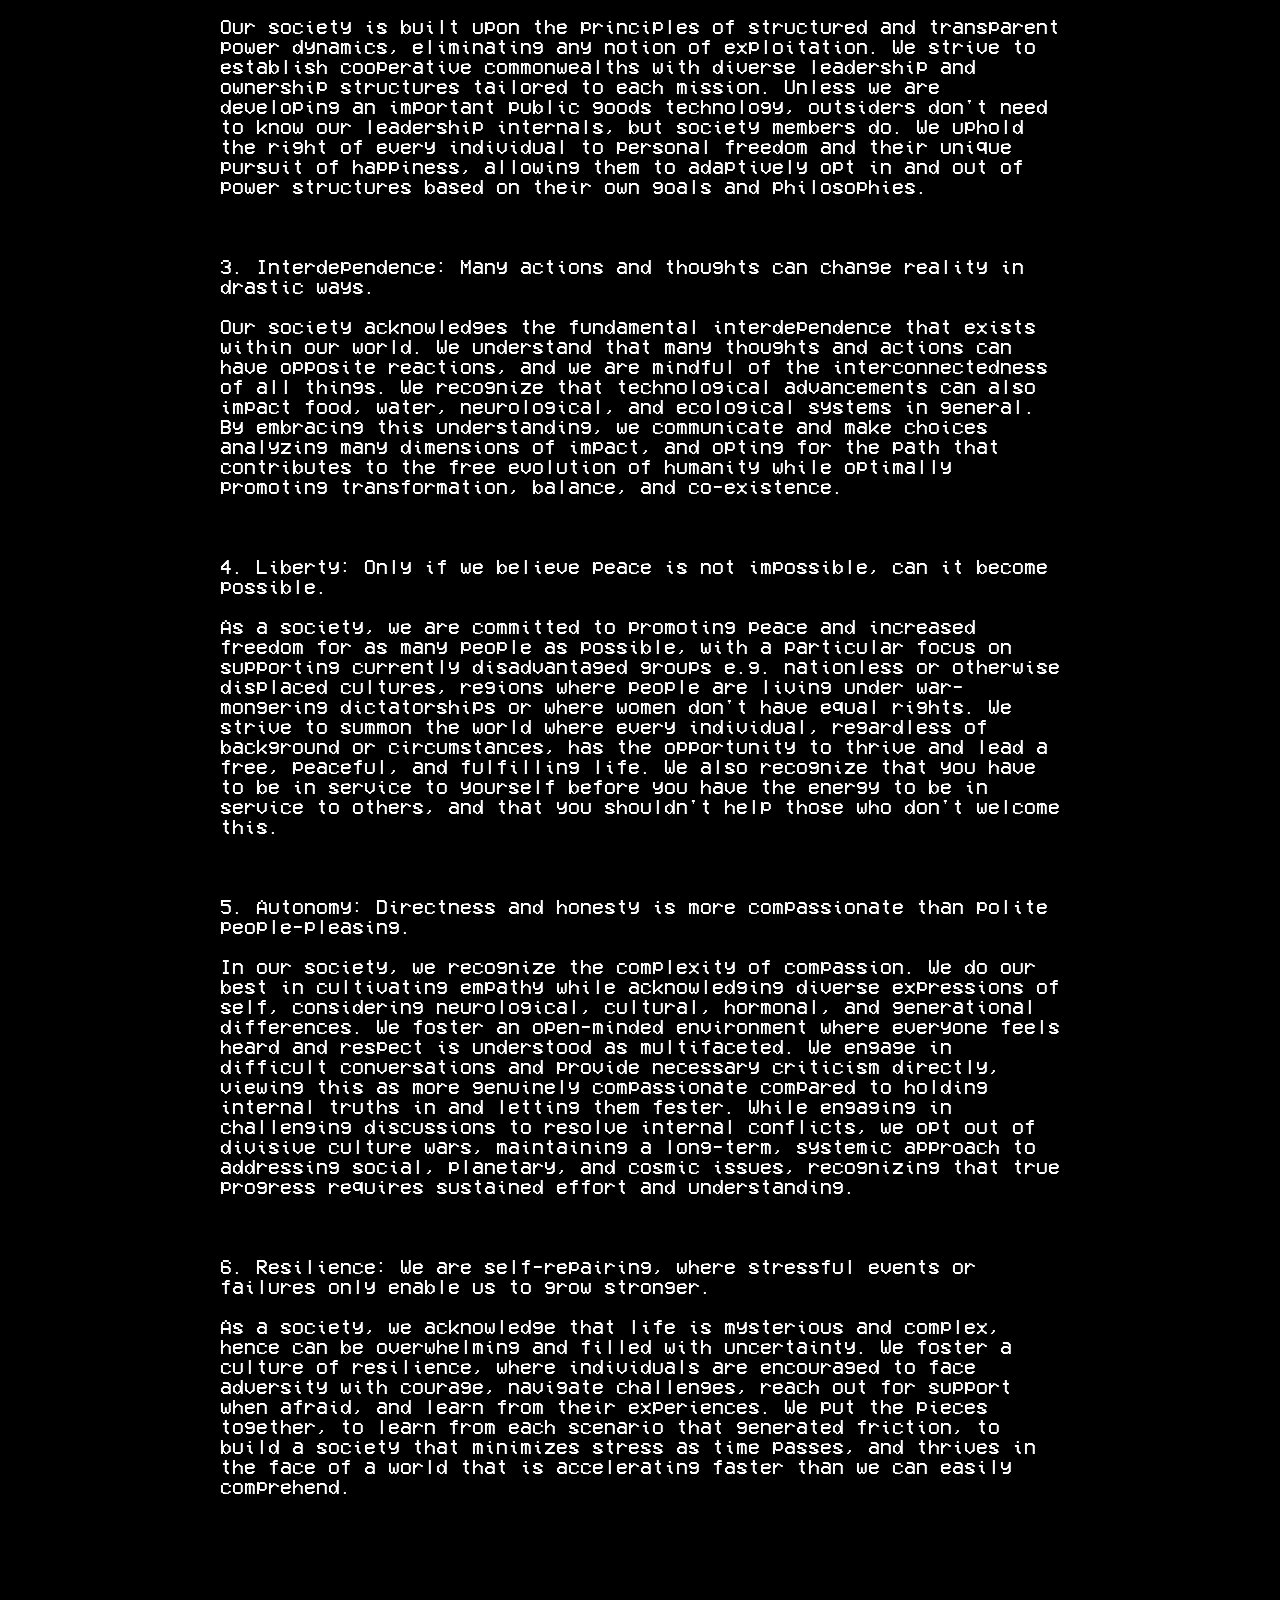
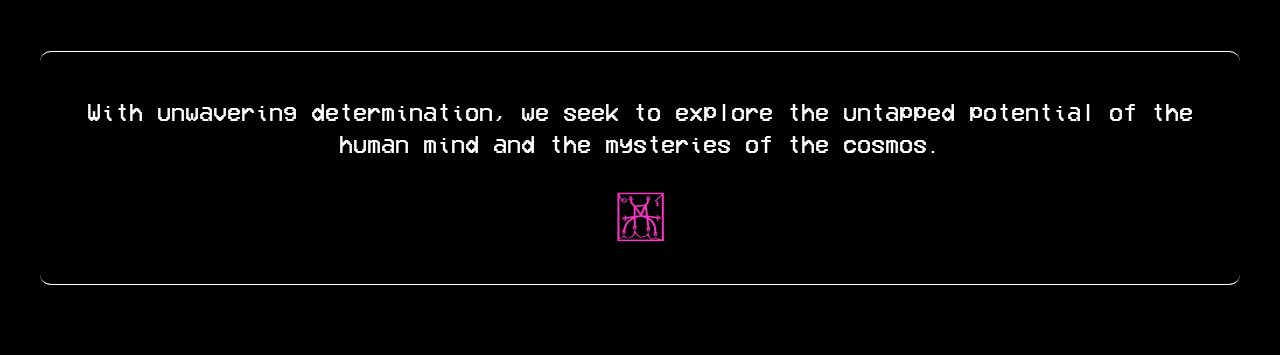
==== commit 53ac5e44: "fix formatting, add skylab page" ====
--- a/index.html
+++ b/index.html
@@ -1,223 +1,305 @@
 <!DOCTYPE html>
 <html lang="en">
 <head>
-  <meta charset="UTF-8">
-  <title>Black Sky Society</title>
-  <link rel="stylesheet" href="./style.css">
-
-  <link rel="stylesheet" href="https://cdnjs.cloudflare.com/ajax/libs/normalize/5.0.0/normalize.min.css">
-
-  <!-- <link rel="stylesheet" href="./style1.css"> -->
-
-  <script src='https://cdnjs.cloudflare.com/ajax/libs/jquery/3.6.3/jquery.min.js'></script>
-  <script src="./script.js"></script>
-  <script src="./menu.js"></script>
-
-  <meta name="viewport" content="width=device-width, initial-scale=1.0">
-
-  <link rel="apple-touch-icon" sizes="180x180" href="img/apple-touch-icon.png">
-  <link rel="icon" type="image/png" sizes="32x32" href="img/favicon-32x32.png">
-  <link rel="icon" type="image/png" sizes="16x16" href="img/favicon-16x16.png">
-  <link rel="manifest" href="img/site.webmanifest">
+    <meta charset="UTF-8">
+    <title>Black Sky Society</title>
+    <link rel="stylesheet" href="./style.css">
+
+    <link rel="stylesheet" href="https://cdnjs.cloudflare.com/ajax/libs/normalize/5.0.0/normalize.min.css">
+
+    <!-- <link rel="stylesheet" href="./style1.css"> -->
+
+    <script src='https://cdnjs.cloudflare.com/ajax/libs/jquery/3.6.3/jquery.min.js'></script>
+    <script src="./script.js"></script>
+    <script src="./menu.js"></script>
+
+    <meta name="viewport" content="width=device-width, initial-scale=1.0">
+
+    <link rel="apple-touch-icon" sizes="180x180" href="img/apple-touch-icon.png">
+    <link rel="icon" type="image/png" sizes="32x32" href="img/favicon-32x32.png">
+    <link rel="icon" type="image/png" sizes="16x16" href="img/favicon-16x16.png">
+    <link rel="manifest" href="img/site.webmanifest">
 
 </head>
 <body>
-  
-  <div class="canvas-wrapper">
- 
+
+<div class="canvas-wrapper">
+
     <div class="container">
 
-      <canvas id="fluid"></canvas>
-
-      <div class="container__item landing-page-container">
-        <div class="content__wrapper">
-          <nav class="my-menu">
-
-            <div class="menu-toggle" id="mobile-menu">
-              <span class="bar"><div class="menuButton"><img class="sigilSmallMenu" src="img/sigil_small.png"></img>MENU</div></span>
+        <canvas id="fluid"></canvas>
+
+        <div class="container__item landing-page-container">
+            <div class="content__wrapper">
+                <nav class="my-menu">
+
+                    <div class="menu-toggle" id="mobile-menu">
+                        <span class="bar"><div class="menuButton"><img class="sigilSmallMenu"
+                                                                       src="img/sigil_small.png"></img>MENU</div></span>
+                    </div>
+
+                    <ul class="my-menu-list">
+                        <li class="my-menu-item"><a href="https://blacksky.network">HOME </a></li>
+                        <li class="my-menu-item"><a href="#six-topics">SIX TOPICS </a></li>
+                        <li class="my-menu-item"><a href="https://nexus.blacksky.network/">NEXUS </a></li>
+                        <li class="my-menu-item"><a href="skylab001.html">SKYLAB01 </a></li>
+                        <li class="my-menu-item"><a
+                                href="https://cryptpad.fr/form/#/2/form/view/x1qFziZY2Stix45QIEP51KSTVSzD+FGBLpdEL7EU3To/">CHAT </a>
+                        </li>
+                    </ul>
+                </nav>
+                <br><br><br><br><br><br>
+
+                <header class="header">
+
+                    <ul class="social-container header__item">
+                        <li class="social__icon social__icon">
+                            <a href="https://twitter.com/BlackSkySociety" target="_blank">
+                                <img src="img/x.svg" alt="twitter">
+                            </a>
+                        </li>
+                        <li class="social__icon social__icon">
+                            <a href="https://cryptpad.fr/form/#/2/form/view/x1qFziZY2Stix45QIEP51KSTVSzD+FGBLpdEL7EU3To/"
+                               target="_blank">
+                                <img src="img/signal.svg" alt="signal">
+                            </a>
+                        </li>
+                    </ul>
+
+                    <p class="coords">iħ ∂|ψ(t)⟩ / ∂t = H|ψ(t)⟩</p>
+
+                    <div class="ellipses-container">
+                        <img src="img/md2.gif" alt="Sigil" class="sigil">
+                        <div class="ellipses ellipses__outer--thin">
+                            <div class="ellipses ellipses__orbit"></div>
+                        </div>
+                        <div class="ellipses ellipses__outer--thick"></div>
+                    </div>
+                </header>
+
+                <div class="heading-container">
+                    <p>BLACK<br>
+                        SKY<br> SOCIETY</p>
+                </div>
+
+                <div class="content">
+
+                    <div class="content-container1">
+                        <p>Black Sky is a society of thinkers, artists, mystics,
+                            and technologists hacking the matrix of subquantum reality
+                            to reengineer spacetime. As a society, we look toward and beyond the horizon—10, 20, even
+                            100 years from now—on a journey
+                            marked by <span class="tooltip"><span class="a1">Psychodestiny</span><span
+                                    class="tooltiptext">Psychodestiny channels individual life paths to influence collective futures positively. It amalgamates insights from panpsychism, consciousness studies, quantum physics, philosophy, and computational science to engineer a timeline towards a free society.</span></span>,
+                            where the veil of the present lifts and we peer resolutely into a future where privacy and
+                            freedom coexists within a reality where we aim rockets outward to the stars, not against
+                            each other.
+                        </p>
+                    </div>
+
+                    <div class="content-container2">
+                        <p>
+                            <!-- <div class="image-container">
+                              <img src="img/t1.png">
+                            </div> -->
+                        <h3 id="six-topics">SIX TOPICS</h3>
+                        <h4>Our exploratory realm spans internet and computing
+                            technologies, meta/physics, knowledge expansion, and peace.
+                            We foresee an interconnected network of research & arts
+                            centers unified around the <a href="#six-tenets"><span class="a1">Six Tenets</span></a> of
+                            Transcendence,
+                            Liberty, Autonomy, Interdependence, Adaptivity,
+                            and Resilience.</h4><br><br><br>
+
+                        <div class="image-container">
+                            <img src="img/t2.png">
+                        </div>
+                        <br>
+                        <h1>POST-WEB</h1>
+                        Post-Web is an emerging vision for the future of internet
+                        connectivity that prioritizes local-first, peer-to-peer,
+                        private, resilient, and interoperable networks.
+                        Privacy and individual sovereignty over personal
+                        data are paramount. Additionally, we anticipate the
+                        use of multiple cryptocurrencies through a heterogeneous,
+                        privacy-preserving financial transport layer.
+                        Rather than inventing a new blockchain ecosystem,
+                        Post-Web is principles-based and put into motion through a decentralized systems engineering
+                        experiment, drawing upon open knowledge and community research as the core of its development
+                        process.<br>
+                        <div class="internalLink"
+                             onclick="window.location.href='https://postweb.nexus/raw/rad:z2fNbaEJvctMicPrHGryuRkXH37sz/head/post-web-zine.html'">
+                            ACCESS ZINE
+                        </div>
+                        <br><br><br>
+                        We are actively seeking collaboration with researchers, thinkers, and artists that share our
+                        vision to help shape the Post-web.
+                        Furthermore, we are calling upon the support of individuals
+                        and organizations with the capacity to fund our research network.
+                        Your financial contributions are crucial to accelerating this experiment.<br>
+                        <div class="internalLink"
+                             onclick="window.location.href='https://postweb.nexus/raw/rad:z2fNbaEJvctMicPrHGryuRkXH37sz/head/get-involved.html'">
+                            GET INVOLVED </a>
+                        </div>
+                        <br><br><br><br>
+                        <div class="image-container">
+                            <img src="img/t5.png">
+                        </div>
+                        <br>
+                        <h1>PSYCHIC EVOLUTION</h1>
+                        <p>
+                            Developing the field of Psychic Engineering by advancing how technologies are advanced
+                            through metaphysical communication with intelligences that cannot be seen or observed
+                            traditionally. Additionally, establishing a new science of <a
+                                href="https://www.turingchurch.com/p/book-project-irrational-mechanics" target="_blank"><span
+                                class="a1">Irrational Mechanics</span></a>, to further increase our understanding of,
+                            and ability to tweak and shape, the nature of reality.
+                        </p><br><br><br><br>
+                        <div class="image-container">
+                            <img src="img/t3.png">
+                        </div>
+                        <br>
+                        <h1>KNOWLEDGE SOCIETIES</h1>
+                        <p>
+                            Mechanism design to support knowledge-centered societies, where creative work will be fairly
+                            shared, rather than kept as proprietary intellectual property. Reforming the economy with
+                            transformative autonomous organizations, collective intelligence, artificial intelligence,
+                            knowledge sharing, and education reform.
+                        </p>
+                        <br><br><br><br>
+
+                        <div class="image-container">
+                            <img src="img/t4.png">
+                        </div>
+                        <br>
+                        <div class="copyHeader"><h1>COSMIC DISCOVERY</h1>
+                            <div class="infoHeader">future</div>
+                            </p></div>
+                        Achieving a greater understanding of outer space and humanity's place in it. Advancing the
+                        fields of cosmic science and engineering. Becoming spacefarers, contributing to outer space
+                        governance, and post-colonial space settlement.
+                        <br><br><br><br>
+
+                        <div class="image-container">
+                            <img src="img/t7.png">
+                        </div>
+                        <br>
+                        <div class="copyHeader"><h1>PLANETARY SYMBIOSIS</h1>
+                            <div class="infoHeader">future</div>
+                            </p></div>
+                        The highest attainable standard of wellbeing for human and non-human species and their social
+                        and natural systems. An initial emphasis on food sovereignty, clean water, resource extraction,
+                        recycling, and power.<br><br><br><br>
+                        <div class="image-container">
+                            <img src="img/t8.png">
+                        </div>
+                        <br>
+                        <div class="copyHeader"><h1>NEUE COMPUTING</h1>
+                            <div class="infoHeader">future</div>
+                            </p></div>
+                        The road towards the next generation of hardware and software for personal, social, planetary,
+                        and cosmic computing.<br><br><br><br>
+
+
+                        <h1 id="six-tenets"></h1><br><br>
+                        <h3>SIX TENETS</h3>
+
+                        <h4>The Six Tenets align people to be a part Black Sky Society
+                            specifically when it comes to approaching the Six Topics
+                            together. We expect that, over time, we will find allied
+                            organizations around our Six Topics, that may have differing Tenets. However, whether one
+                            joins a Black Sky Society guild on a longer-term basis is based on alignment
+                            with these distinguishing tenets. We don't seek to impose, but to attract.</h4><br><br>
+                        <div class="sixTenets">
+                            1. Transcendence: We are like ravens, connecting the physical world to the metaphysical
+                            world.
+                            <br><br>
+                            In our society, we recognize and celebrate the universal human quest for meaning, purpose,
+                            and transcendence. We do not expect the world at large to conform around our tenets, nor a
+                            singular conception of God. Instead, we encourage and support each individual's unique path
+                            towards understanding their place in the Cosmos, treating it like a science experiment, and
+                            emphasizing how this is important for both personal and societal transformation.
+                            <br><br><br><br>
+                            2. Adaptivity: Structured power dynamics tailored to mission, upholding personal freedom.
+                            <br><br>
+                            Our society is built upon the principles of structured and transparent power dynamics,
+                            eliminating any notion of exploitation. We strive to establish cooperative commonwealths
+                            with diverse leadership and ownership structures tailored to each mission. Unless we are
+                            developing an important public goods technology, outsiders don't need to know our leadership
+                            internals, but society members do. We uphold the right of every individual to personal
+                            freedom and their unique pursuit of happiness, allowing them to adaptively opt in and out of
+                            power structures based on their own goals and philosophies.
+                            <br><br><br><br>
+                            3. Interdependence: Many actions and thoughts can change reality in drastic ways.
+                            <br><br>
+                            Our society acknowledges the fundamental interdependence that exists within our world. We
+                            understand that many thoughts and actions can have opposite reactions, and we are mindful of
+                            the interconnectedness of all things. We recognize that technological advancements can also
+                            impact food, water, neurological, and ecological systems in general. By embracing this
+                            understanding, we communicate and make choices analyzing many dimensions of impact, and
+                            opting for the path that contributes to the free evolution of humanity while optimally
+                            promoting transformation, balance, and co-existence.
+                            <br><br><br><br>
+                            4. Liberty: Only if we believe peace is not impossible, can it become possible.
+                            <br><br>
+                            As a society, we are committed to promoting peace and increased freedom for as many people
+                            as possible, with a particular focus on supporting currently disadvantaged groups e.g.
+                            nationless or otherwise displaced cultures, regions where people are living under
+                            war-mongering dictatorships or where women don't have equal rights. We strive to summon the
+                            world where every individual, regardless of background or circumstances, has the opportunity
+                            to thrive and lead a free, peaceful, and fulfilling life. We also recognize that you have to
+                            be in service to yourself before you have the energy to be in service to others, and that
+                            you shouldn't help those who don't welcome this.
+                            <br><br><br><br>
+                            5. Autonomy: Directness and honesty is more compassionate than polite people-pleasing.
+                            <br><br>
+                            In our society, we recognize the complexity of compassion. We do our best in cultivating
+                            empathy while acknowledging diverse expressions of self, considering neurological, cultural,
+                            hormonal, and generational differences. We foster an open-minded environment where everyone
+                            feels heard and respect is understood as multifaceted. We engage in difficult conversations
+                            and provide necessary criticism directly, viewing this as more genuinely compassionate
+                            compared to holding internal truths in and letting them fester. While engaging in
+                            challenging discussions to resolve internal conflicts, we opt out of divisive culture wars,
+                            maintaining a long-term, systemic approach to addressing social, planetary, and cosmic
+                            issues, recognizing that true progress requires sustained effort and understanding.
+                            <br><br><br><br>
+                            6. Resilience: We are self-repairing, where stressful events or failures only enable us to
+                            grow stronger.
+                            <br><br>
+                            As a society, we acknowledge that life is mysterious and complex, hence can be overwhelming
+                            and filled with uncertainty. We foster a culture of resilience, where individuals are
+                            encouraged to face adversity with courage, navigate challenges, reach out for support when
+                            afraid, and learn from their experiences. We put the pieces together, to learn from each
+                            scenario that generated friction, to build a society that minimizes stress as time passes,
+                            and thrives in the face of a world that is accelerating faster than we can easily
+                            comprehend.
+                        </div>
+
+                        <br><br><br><br><br>
+
+
+                        <div class="content-container1_bottom"><p>With unwavering determination,
+                            we seek to explore the untapped potential
+                            of the human mind and the mysteries of the cosmos.</p> <img class="sigilSmall"
+                                                                                        src="img/sigil_small.png"></div>
+
+                    </div>
+
+
+                    <!-- <p class="coords">iħ ∂|ψ(t)⟩ / ∂t = H|ψ(t)⟩</p>
+
+                    <div class="ellipses-container">
+                      <img src="img/md.gif" alt="Sigil" class="sigil">
+                      <div class="ellipses ellipses__outer--thin">
+                        <div class="ellipses ellipses__orbit"></div>
+                      </div>
+                      <div class="ellipses ellipses__outer--thick"></div> -->
+
+
+                </div>
             </div>
-
-            <ul class="my-menu-list">
-              <li class="my-menu-item"> <a href="https://blacksky.network">HOME </a></li>
-              <li class="my-menu-item"> <a href="#six-topics">SIX TOPICS </a></li>
-              <li class="my-menu-item"> <a href="https://nexus.blacksky.network/">NEXUS </a></li>
-              <li class="my-menu-item"> <a href="https://www.stellarmagnet.xyz/skylab01">SKYLAB01 </a></li>
-              <li class="my-menu-item"> <a href="https://cryptpad.fr/form/#/2/form/view/x1qFziZY2Stix45QIEP51KSTVSzD+FGBLpdEL7EU3To/">CHAT </a></li>
-            </ul>
-          </nav>
-          <br><br><br><br><br><br>
-          
-          <header class="header">
-           
-            <ul class="social-container header__item">
-              <li class="social__icon social__icon">
-                <a href="https://twitter.com/BlackSkySociety" target="_blank">
-                  <img src="img/x.svg" alt="twitter">
-                </a>
-              </li>
-              <li class="social__icon social__icon">
-                <a href="https://cryptpad.fr/form/#/2/form/view/x1qFziZY2Stix45QIEP51KSTVSzD+FGBLpdEL7EU3To/" target="_blank">
-                  <img src="img/signal.svg" alt="signal">
-                </a>
-              </li>
-            </ul>
-
-            <p class="coords">iħ ∂|ψ(t)⟩ / ∂t = H|ψ(t)⟩</p>
-
-          <div class="ellipses-container">
-            <img src="img/md2.gif" alt="Sigil" class="sigil">
-            <div class="ellipses ellipses__outer--thin">
-              <div class="ellipses ellipses__orbit"></div>
-            </div>
-            <div class="ellipses ellipses__outer--thick"></div>
-          </div>
-          </header>
-
-          <div class="heading-container">
-            <p>BLACK<br> 
-              SKY<br> SOCIETY</p>
-          </div>
-
-          <div class="content">
-         
-          <div class="content-container1">
-            <p>Black Sky is a society of thinkers, artists, mystics, 
-              and technologists hacking the matrix of subquantum reality 
-              to reengineer spacetime. As a society, we look toward and beyond the horizon—10, 20, even 100 years from now—on a journey 
-              marked by <span class="tooltip"><span class="a1">Psychodestiny</span><span class="tooltiptext">Psychodestiny channels individual life paths to influence collective futures positively. It amalgamates insights from panpsychism, consciousness studies, quantum physics, philosophy, and computational science to engineer a timeline towards a free society.</span></span>, where the veil of the present lifts and we peer resolutely into a future where privacy and freedom coexists within a reality where we aim rockets outward to the stars, not against each other.
-            </p>
-          </div>
-
-          <div class="content-container2">
-            <p>
-              <!-- <div class="image-container">
-                <img src="img/t1.png">
-              </div> -->
-              <h3 id="six-topics">SIX TOPICS</h3>
-              <h4>Our exploratory realm spans internet and computing 
-              technologies, meta/physics, knowledge expansion, and peace.
-               We foresee an interconnected network of research & arts 
-               centers unified around the <a href="#six-tenets"><span class="a1">Six Tenets</span></a> of Transcendence, 
-               Liberty, Autonomy, Interdependence, Adaptivity, 
-               and Resilience.</h4><br><br><br>
-               
-              <div class="image-container">
-                <img src="img/t2.png">
-              </div><br>
-              <h1>POST-WEB</h1>
-              Post-Web is an emerging vision for the future of internet 
-              connectivity that prioritizes local-first, peer-to-peer, 
-              private, resilient, and interoperable networks. 
-              Privacy and individual sovereignty over personal 
-              data are paramount. Additionally, we anticipate the 
-              use of multiple cryptocurrencies through a heterogeneous, 
-              privacy-preserving financial transport layer. 
-              Rather than inventing a new blockchain ecosystem, 
-              Post-Web is principles-based and put into motion through a decentralized systems engineering experiment, drawing upon open knowledge and community research as the core of its development 
-              process.<br>
-              <div class="internalLink" onclick="window.location.href='https://postweb.nexus/raw/rad:z2fNbaEJvctMicPrHGryuRkXH37sz/head/post-web-zine.html'">
-                ACCESS ZINE
-              </div><br><br><br>
-              We are actively seeking collaboration with researchers, thinkers, and artists that share our vision to help shape the Post-web. 
-              Furthermore, we are calling upon the support of individuals 
-              and organizations with the capacity to fund our research network. 
-              Your financial contributions are crucial to accelerating this experiment.<br>
-              <div class="internalLink" onclick="window.location.href='https://postweb.nexus/raw/rad:z2fNbaEJvctMicPrHGryuRkXH37sz/head/get-involved.html'"> GET INVOLVED </a>
-            </div>
-              <br><br><br><br>
-              <div class="image-container">
-                <img src="img/t5.png">
-              </div><br>
-              <h1>PSYCHIC EVOLUTION</h1>
-              <p>
-                Developing the field of Psychic Engineering by advancing how technologies are advanced through metaphysical communication with intelligences that cannot be seen or observed traditionally. Additionally, establishing a new science of <a href="https://www.turingchurch.com/p/book-project-irrational-mechanics" target="_blank"><span class="a1">Irrational Mechanics</span></a>, to further increase our understanding of, and ability to tweak and shape, the nature of reality.
-              </p><br><br><br><br>
-              <div class="image-container">
-                <img src="img/t3.png">
-              </div><br>
-              <h1>KNOWLEDGE SOCIETIES</h1>
-              <p>
-                Mechanism design to support knowledge-centered societies, where creative work will be fairly shared, rather than kept as proprietary intellectual property. Reforming the economy with transformative autonomous organizations, collective intelligence, artificial intelligence, knowledge sharing, and education reform.
-              </p>
-              <br><br><br><br>
-      
-              <div class="image-container">
-                <img src="img/t4.png">
-              </div><br>
-              <div class="copyHeader"><h1>COSMIC DISCOVERY</h1><div class="infoHeader">future</div></p></div>
-              Achieving a greater understanding of outer space and humanity's place in it. Advancing the fields of cosmic science and engineering. Becoming spacefarers, contributing to outer space governance, and post-colonial space settlement.
-              <br><br><br><br>
-
-              <div class="image-container">
-                <img src="img/t7.png">
-              </div><br>
-              <div class="copyHeader"><h1>PLANETARY SYMBIOSIS</h1><div class="infoHeader">future</div></p></div>
-              The highest attainable standard of wellbeing for human and non-human species and their social and natural systems. An initial emphasis on food sovereignty, clean water, resource extraction, recycling, and power.<br><br><br><br>
-              <div class="image-container">
-                <img src="img/t8.png">
-              </div><br>
-              <div class="copyHeader"><h1>NEUE COMPUTING</h1><div class="infoHeader">future</div></p></div>
-              The road towards the next generation of hardware and software for personal, social, planetary, and cosmic computing.<br><br><br><br>
-
-              
-              <h1 id="six-tenets"></h1><br><br>
-               <h3>SIX TENETS</h3>
-               
-              <h4>The Six Tenets align people to be a part Black Sky Society
-                specifically when it comes to approaching the Six Topics
-                together. We expect that, over time, we will find allied 
-                organizations around our Six Topics, that may have differing Tenets. However, whether one joins a Black Sky Society guild on a longer-term basis is based on alignment 
-                with these distinguishing tenets. We don't seek to impose, but to attract.</h4><br><br>
-                <div class="sixTenets">
-                  1. Transcendence: We are like ravens, connecting the physical world to the metaphysical world.
-<br><br>
-In our society, we recognize and celebrate the universal human quest for meaning, purpose, and transcendence. We do not expect the world at large to conform around our tenets, nor a singular conception of God. Instead, we encourage and support each individual's unique path towards understanding their place in the Cosmos, treating it like a science experiment, and emphasizing how this is important for both personal and societal transformation.
-<br><br><br><br>
-2. Adaptivity: Structured power dynamics tailored to mission, upholding personal freedom.
-<br><br>
-Our society is built upon the principles of structured and transparent power dynamics, eliminating any notion of exploitation. We strive to establish cooperative commonwealths with diverse leadership and ownership structures tailored to each mission. Unless we are developing an important public goods technology, outsiders don't need to know our leadership internals, but society members do. We uphold the right of every individual to personal freedom and their unique pursuit of happiness, allowing them to adaptively opt in and out of power structures based on their own goals and philosophies.
-<br><br><br><br>
-3. Interdependence: Many actions and thoughts can change reality in drastic ways.
-<br><br>
-Our society acknowledges the fundamental interdependence that exists within our world. We understand that many thoughts and actions can have opposite reactions, and we are mindful of the interconnectedness of all things. We recognize that technological advancements can also impact food, water, neurological, and ecological systems in general. By embracing this understanding, we communicate and make choices analyzing many dimensions of impact, and opting for the path that contributes to the free evolution of humanity while optimally promoting transformation, balance, and co-existence.
-<br><br><br><br>
-4. Liberty: Only if we believe peace is not impossible, can it become possible.
-<br><br>
-As a society, we are committed to promoting peace and increased freedom for as many people as possible, with a particular focus on supporting currently disadvantaged groups e.g. nationless or otherwise displaced cultures, regions where people are living under war-mongering dictatorships or where women don't have equal rights. We strive to summon the world where every individual, regardless of background or circumstances, has the opportunity to thrive and lead a free, peaceful, and fulfilling life. We also recognize that you have to be in service to yourself before you have the energy to be in service to others, and that you shouldn't help those who don't welcome this.
-<br><br><br><br>
-5. Autonomy: Directness and honesty is more compassionate than polite people-pleasing.
-<br><br>
-In our society, we recognize the complexity of compassion. We do our best in cultivating empathy while acknowledging diverse expressions of self, considering neurological, cultural, hormonal, and generational differences. We foster an open-minded environment where everyone feels heard and respect is understood as multifaceted. We engage in difficult conversations and provide necessary criticism directly, viewing this as more genuinely compassionate compared to holding internal truths in and letting them fester. While engaging in challenging discussions to resolve internal conflicts, we opt out of divisive culture wars, maintaining a long-term, systemic approach to addressing social, planetary, and cosmic issues, recognizing that true progress requires sustained effort and understanding.
-<br><br><br><br>
-6. Resilience: We are self-repairing, where stressful events or failures only enable us to grow stronger.
-<br><br>
-As a society, we acknowledge that life is mysterious and complex, hence can be overwhelming and filled with uncertainty. We foster a culture of resilience, where individuals are encouraged to face adversity with courage, navigate challenges, reach out for support when afraid, and learn from their experiences. We put the pieces together, to learn from each scenario that generated friction, to build a society that minimizes stress as time passes, and thrives in the face of a world that is accelerating faster than we can easily comprehend.
-                </div>
-                
-                <br><br><br><br><br>
-
-            
-            <div class="content-container1_bottom"><p>With unwavering determination, 
-              we seek to explore the untapped potential 
-              of the human mind and the mysteries of the cosmos.</p> <img class="sigilSmall" src="img/sigil_small.png"></div>
-
-            </div>
-          
-
-          <!-- <p class="coords">iħ ∂|ψ(t)⟩ / ∂t = H|ψ(t)⟩</p>
-
-          <div class="ellipses-container">
-            <img src="img/md.gif" alt="Sigil" class="sigil">
-            <div class="ellipses ellipses__outer--thin">
-              <div class="ellipses ellipses__orbit"></div>
-            </div>
-            <div class="ellipses ellipses__outer--thick"></div> -->
-
-
-          </div>
         </div>
-      </div>
     </div>
-  </div>
+</div>
 </body>
 </html>
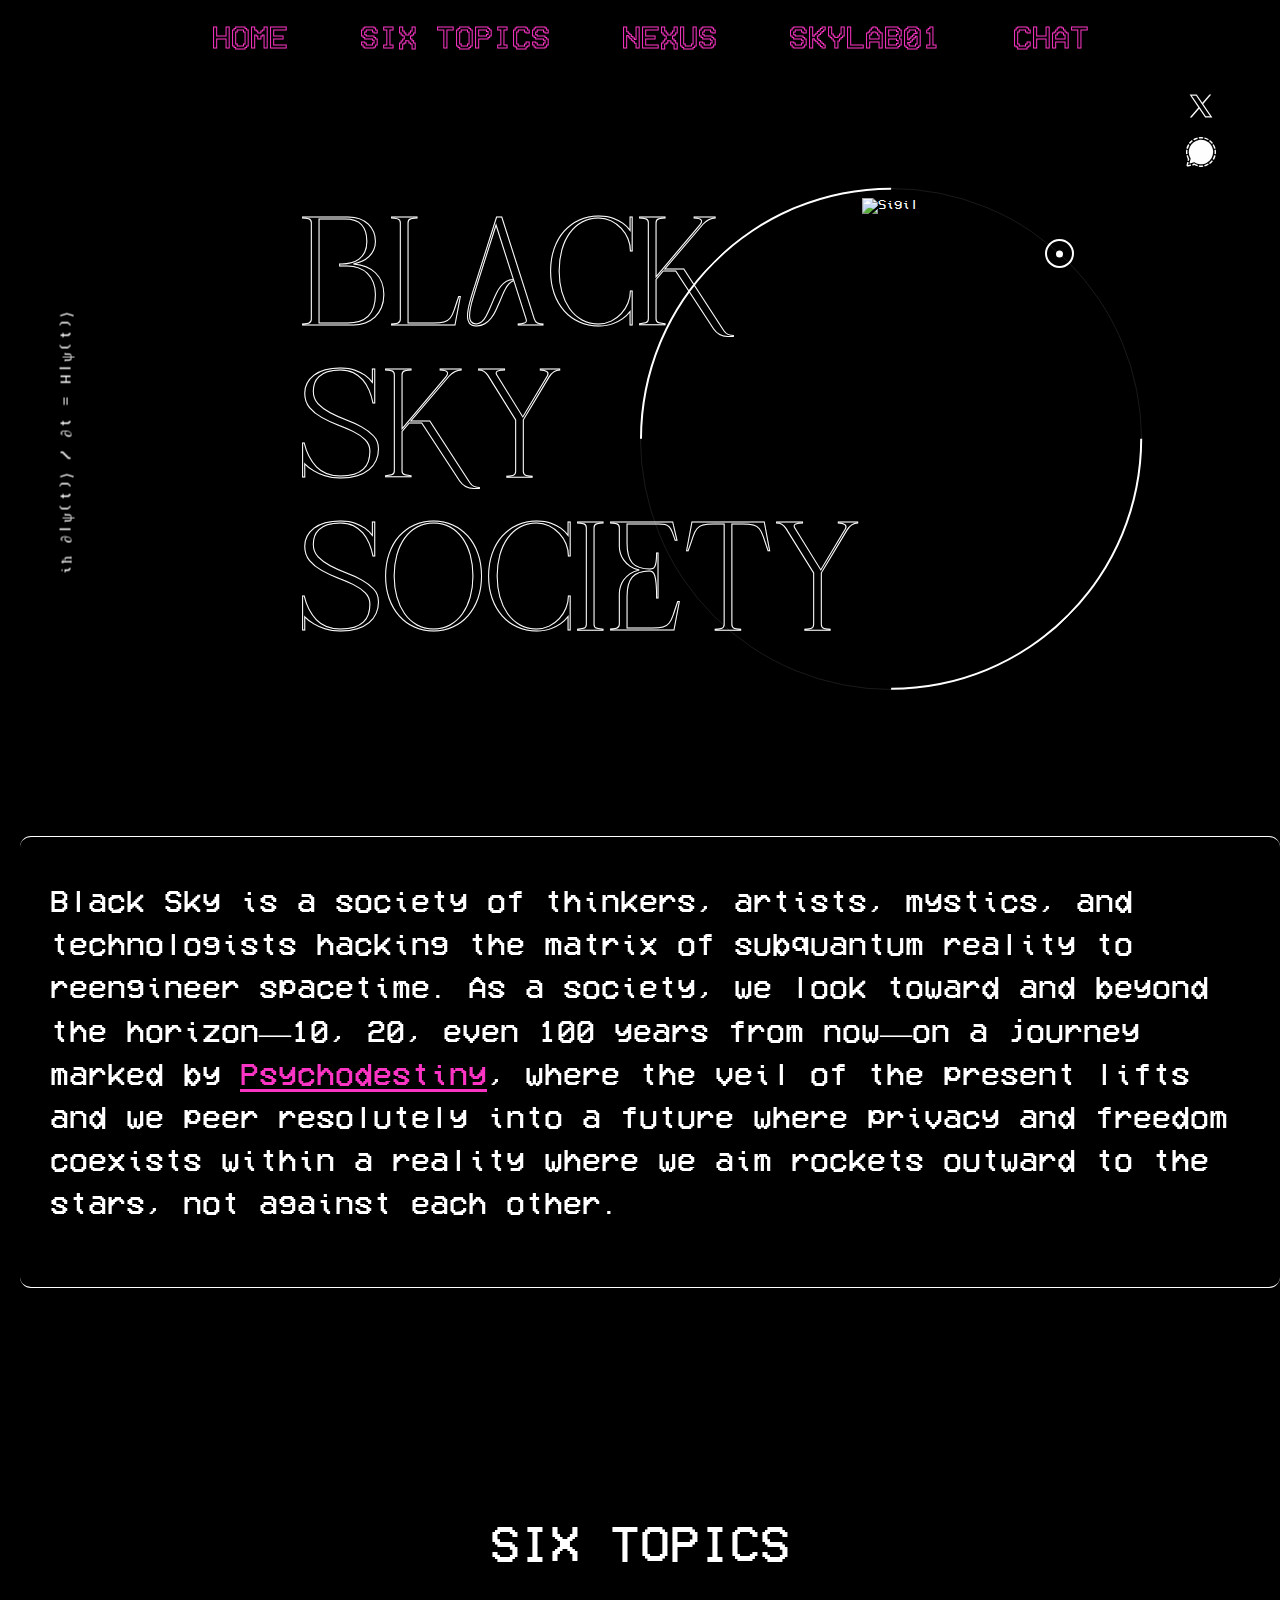
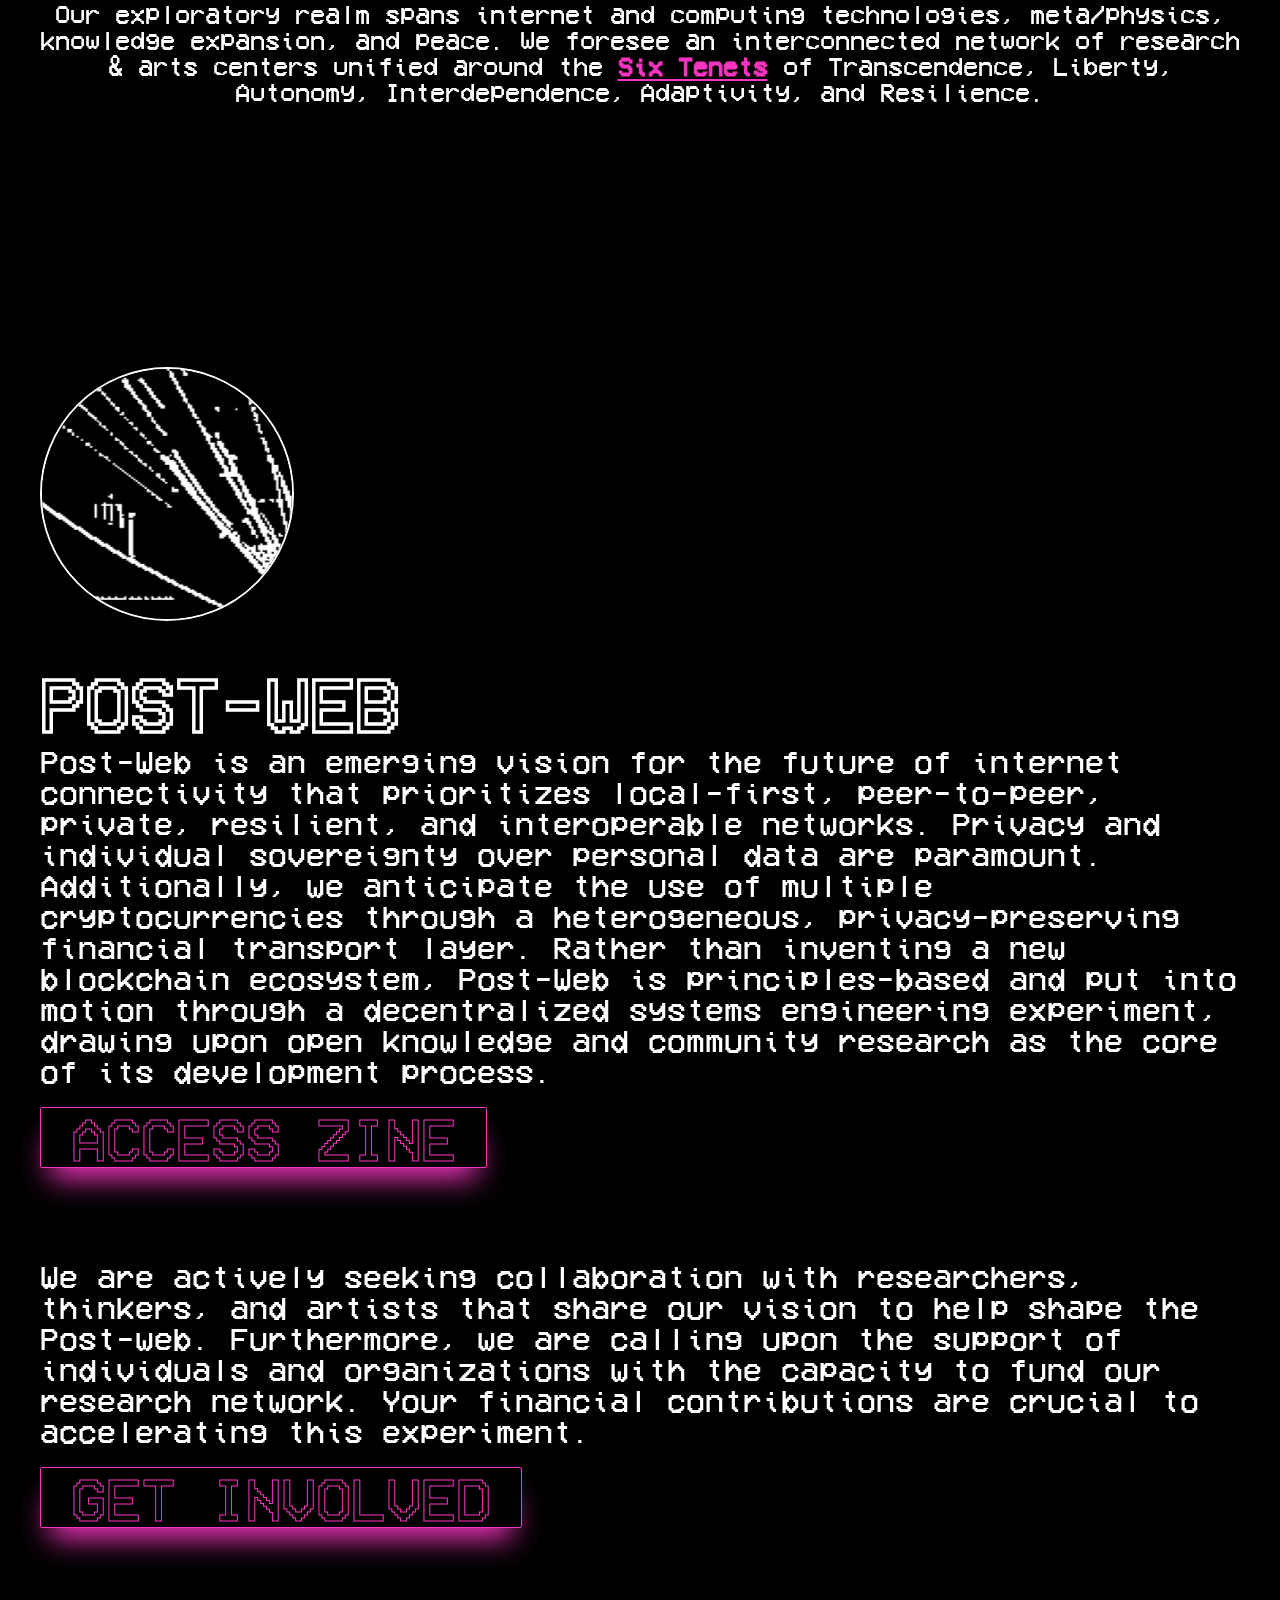
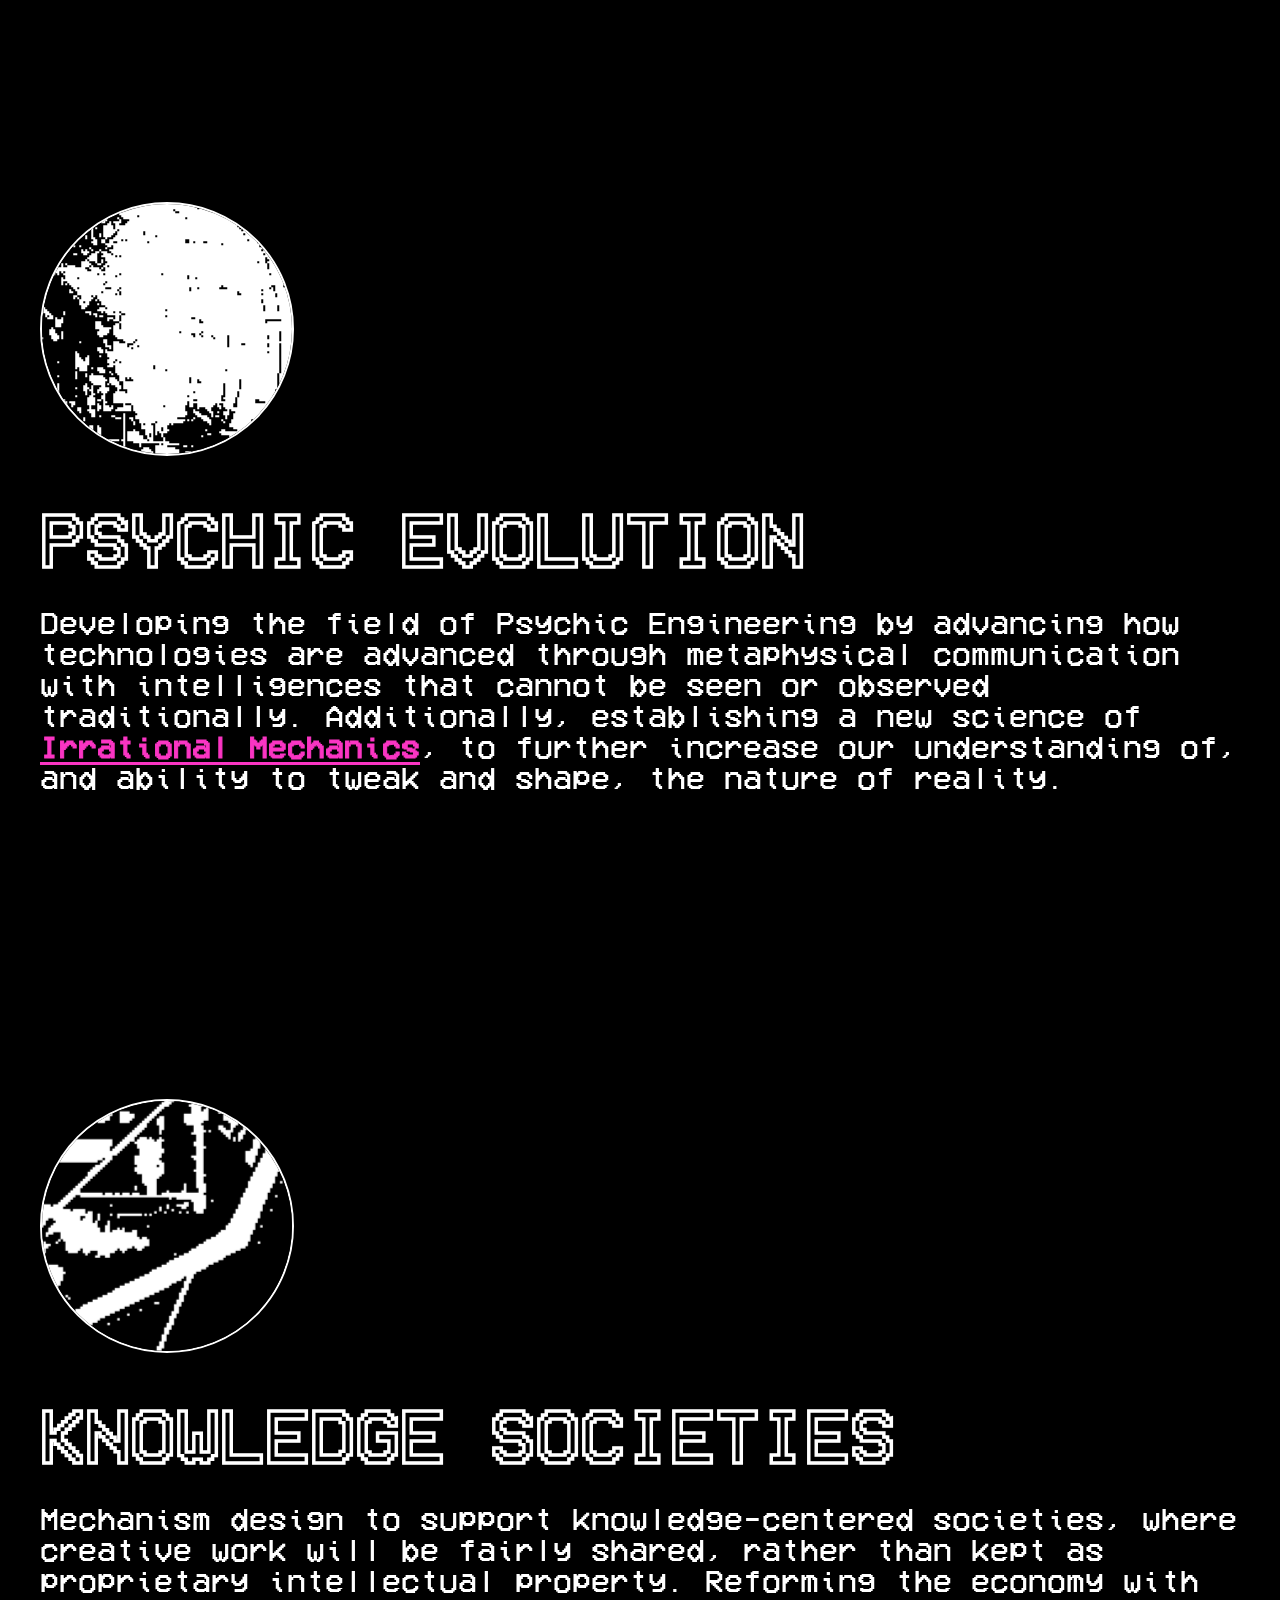
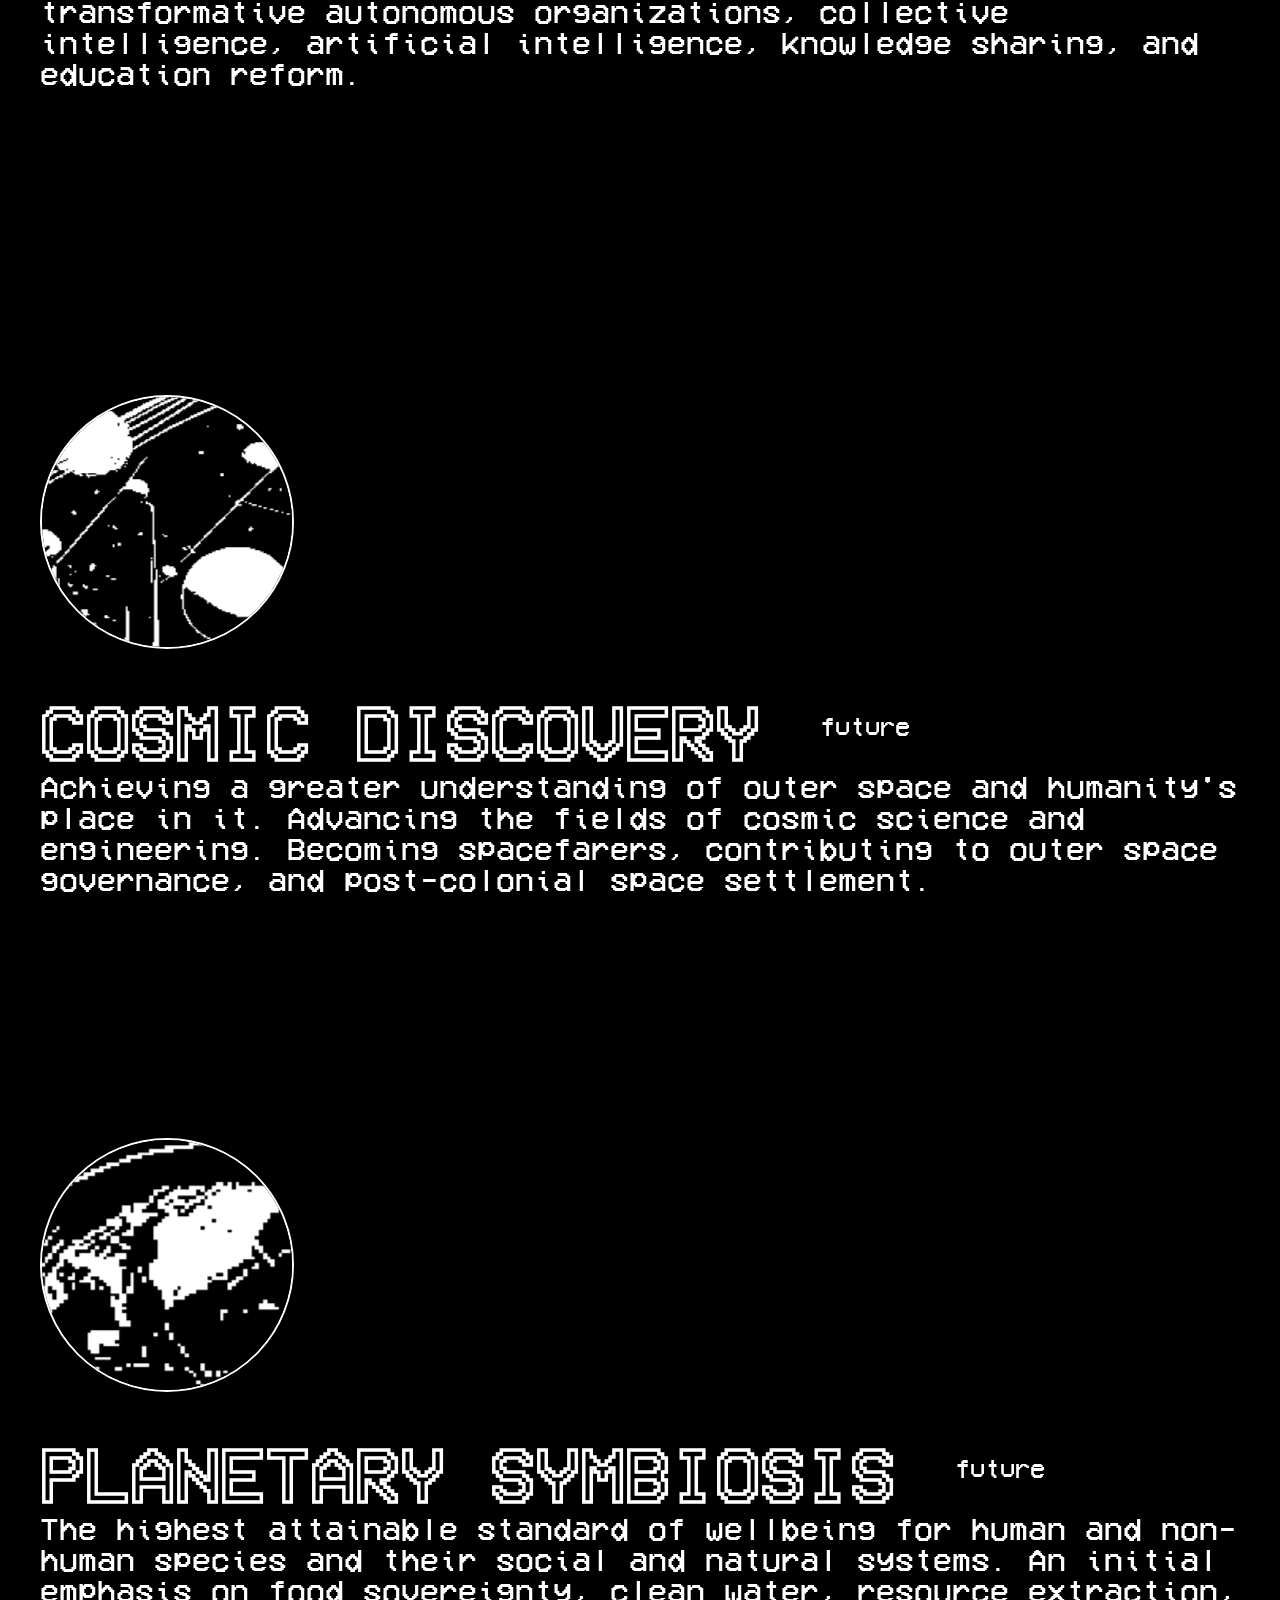
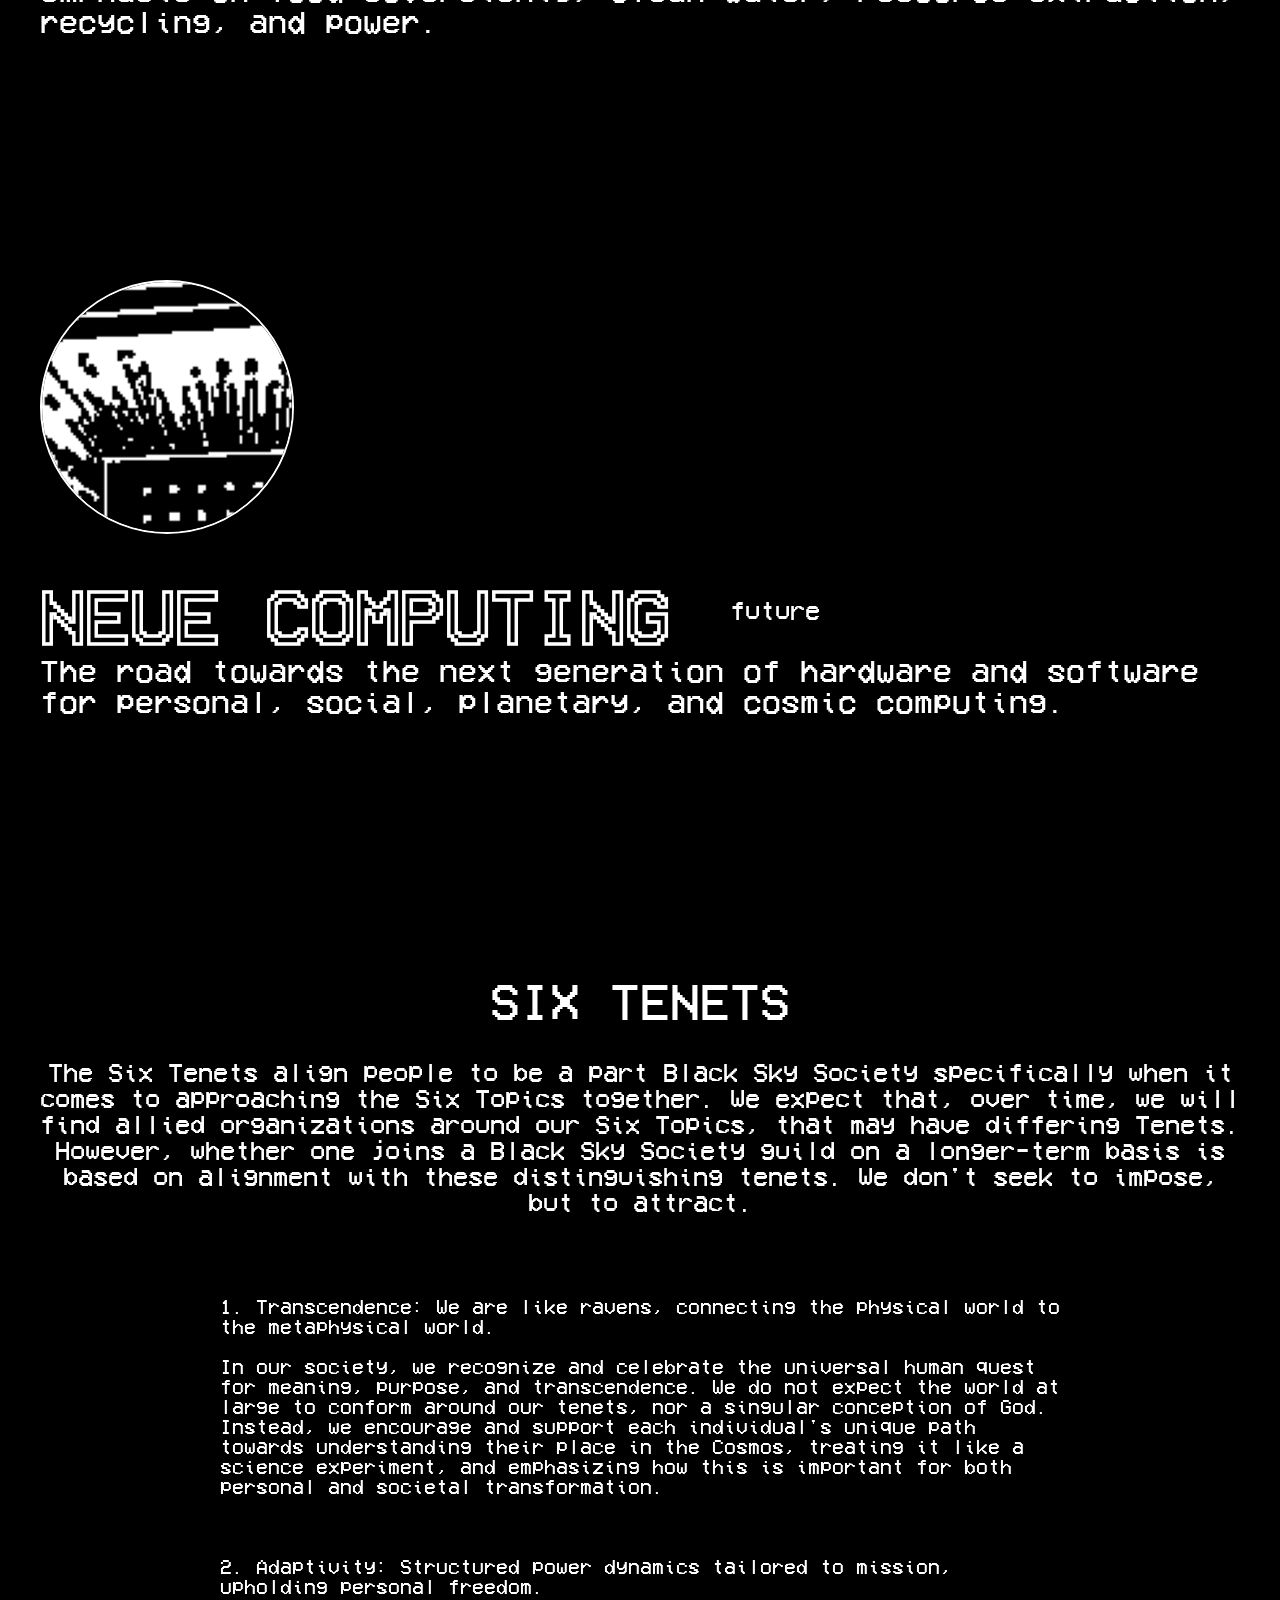
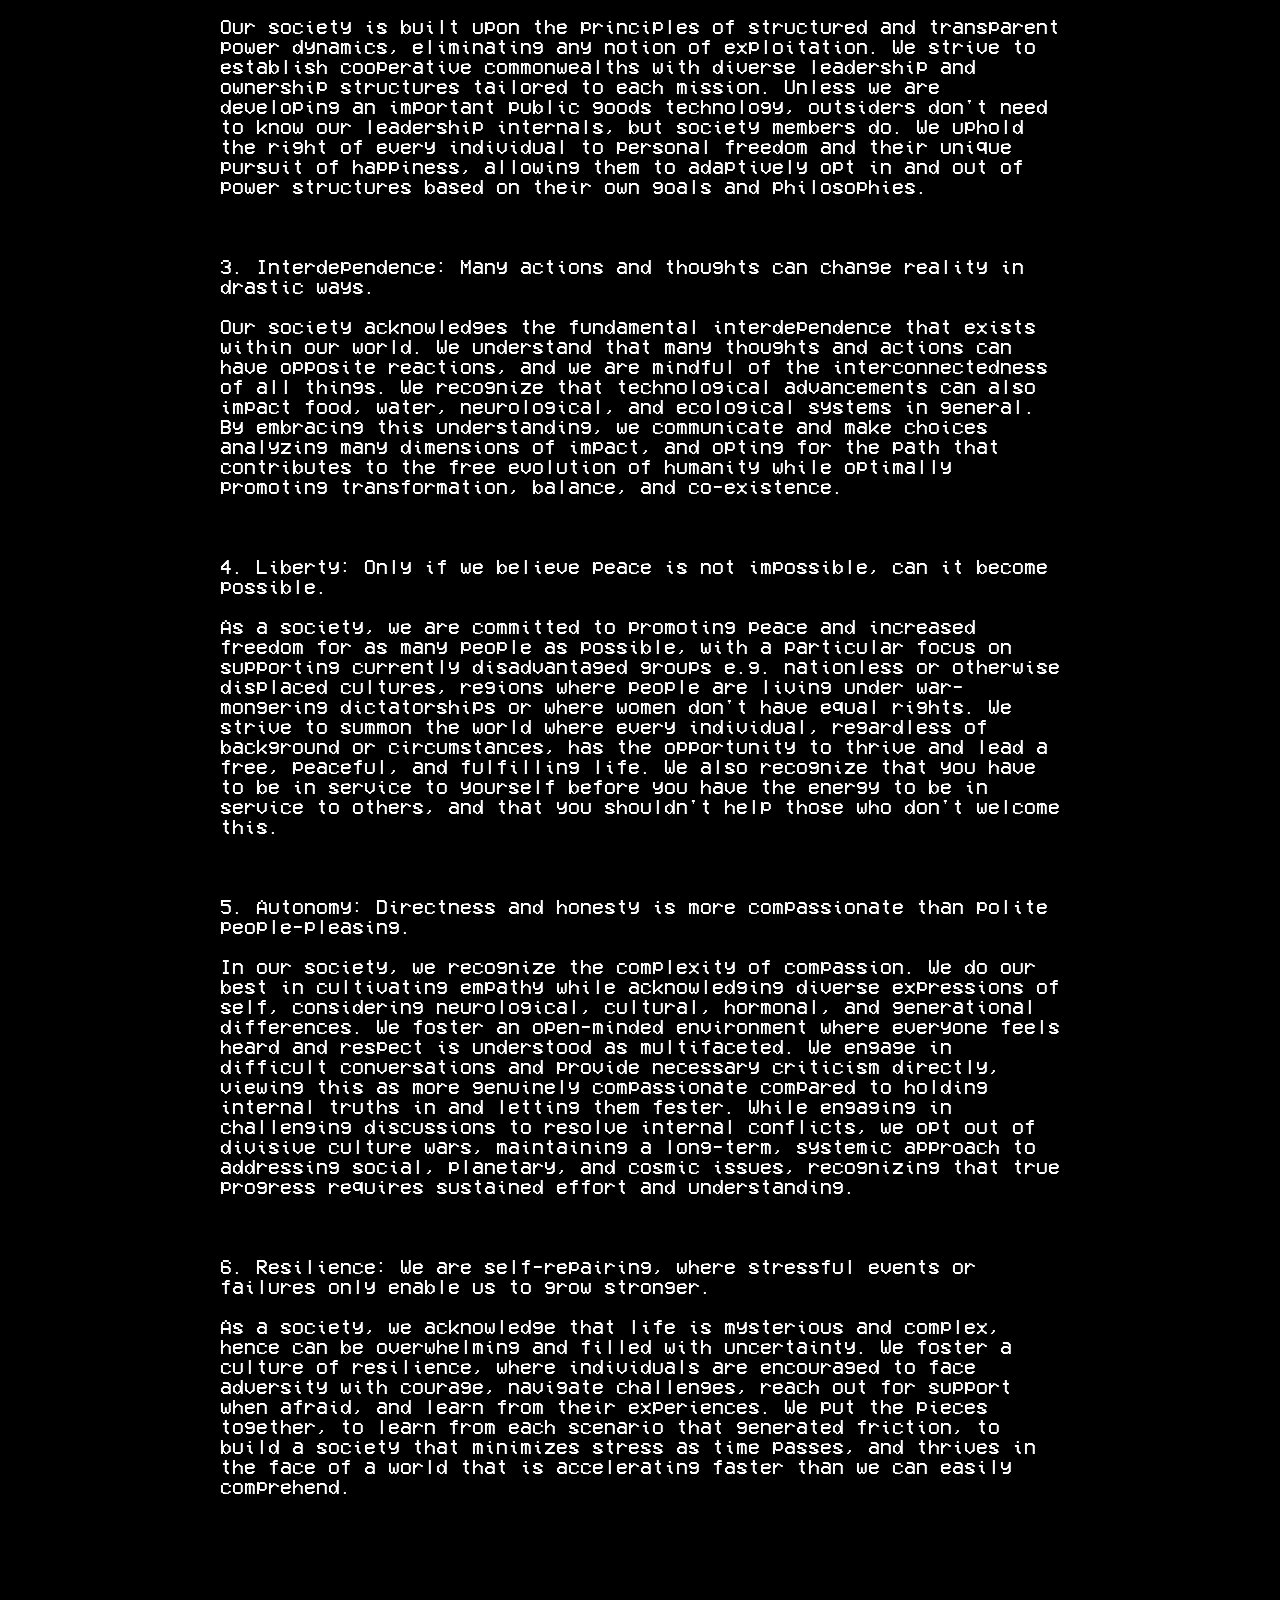
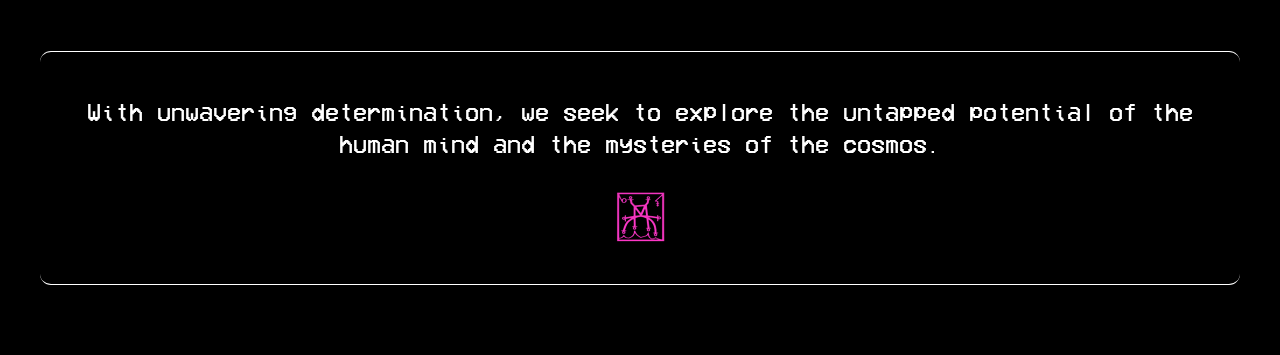
==== commit 75de0eb0: "rename file" ====
--- a/index.html
+++ b/index.html
@@ -42,7 +42,7 @@
                         <li class="my-menu-item"><a href="https://blacksky.network">HOME </a></li>
                         <li class="my-menu-item"><a href="#six-topics">SIX TOPICS </a></li>
                         <li class="my-menu-item"><a href="https://nexus.blacksky.network/">NEXUS </a></li>
-                        <li class="my-menu-item"><a href="skylab001.html">SKYLAB01 </a></li>
+                        <li class="my-menu-item"><a href="skylab01.html">SKYLAB01 </a></li>
                         <li class="my-menu-item"><a
                                 href="https://cryptpad.fr/form/#/2/form/view/x1qFziZY2Stix45QIEP51KSTVSzD+FGBLpdEL7EU3To/">CHAT </a>
                         </li>
--- a/style.css
+++ b/style.css
@@ -1,148 +1,145 @@
 * {
-  user-select: none;
+    user-select: none;
 }
 
 html, body {
-  margin: 0;
-  background-color: #000;
+    margin: 0;
+    background-color: #000;
 }
 
 html {
-  font-size: 62.5%;
+    font-size: 62.5%;
 }
 
 
 body {
-  font-size: 1.4rem;
-  font-family: 'VCR OSD Mono';
+    font-size: 1.4rem;
+    font-family: 'VCR OSD Mono';
 }
 
 @font-face {
-  font-family: 'VCR OSD Mono';
-  src: url('fonts/VCROSDMono.woff2') format('woff2'),
-      url('fonts/VCROSDMono.woff') format('woff');
-  font-weight: normal;
-  font-style: normal;
-  font-display: swap;
+    font-family: 'VCR OSD Mono';
+    src: url('fonts/VCROSDMono.woff2') format('woff2'),
+    url('fonts/VCROSDMono.woff') format('woff');
+    font-weight: normal;
+    font-style: normal;
+    font-display: swap;
 }
 
 
 @font-face {
-  font-family: 'Aqala Display FREE';
-  src: url('fonts/AqalaDisplayFREE-Regular.woff2') format('woff2'),
-      url('fonts/AqalaDisplayFREE-Regular.woff') format('woff');
-  font-weight: normal;
-  font-style: normal;
-  font-display: swap;
+    font-family: 'Aqala Display FREE';
+    src: url('fonts/AqalaDisplayFREE-Regular.woff2') format('woff2'),
+    url('fonts/AqalaDisplayFREE-Regular.woff') format('woff');
+    font-weight: normal;
+    font-style: normal;
+    font-display: swap;
 }
 
 a {
-  color: #a820d900;
-  text-decoration: none;
-  -webkit-text-stroke-width: 1px;
-  -webkit-text-stroke-color: #FA35C3;
+    color: #a820d900;
+    text-decoration: none;
+    -webkit-text-stroke-width: 1px;
+    -webkit-text-stroke-color: #FA35C3;
 }
 
 a:hover {
-  color: white;
-  border-color: #ffffff;
-  text-decoration: none; /* Optional: add underline on hover */
-}
-
+    color: white;
+    border-color: #ffffff;
+    text-decoration: none; /* Optional: add underline on hover */
+}
 
 
 .a1 {
-  /* position: relative; */
-  color: #FA35C3;
-  text-decoration: underline;
-    
+    /* position: relative; */
+    color: #FA35C3;
+    text-decoration: underline;
+
 }
 
 .a1:hover {
-  color: white;
-  border-color: #ffffff;
-  text-decoration: underline; /* Optional: add underline on hover */
-  -webkit-text-stroke-width: 0px;
-}
-
-
+    color: white;
+    border-color: #ffffff;
+    text-decoration: underline; /* Optional: add underline on hover */
+    -webkit-text-stroke-width: 0px;
+}
 
 
 h1 {
-  -webkit-text-stroke-width: 1px;
-  -webkit-text-stroke-color: white;
-  color: #00000000;
-  font-size: 6vw;
-  margin-bottom: 0.5vw;
-  
+    -webkit-text-stroke-width: 1px;
+    -webkit-text-stroke-color: white;
+    color: #00000000;
+    font-size: 6vw;
+    margin-bottom: 0.5vw;
+
 }
 
 h2 {
-  -webkit-text-stroke-width: 1px;
-  -webkit-text-stroke-color: white;
-  color: #00000000;
-  font-size: 5vw;
-  margin-bottom: 0.5vw;
+    -webkit-text-stroke-width: 1px;
+    -webkit-text-stroke-color: white;
+    color: #00000000;
+    font-size: 5vw;
+    margin-bottom: 0.5vw;
 }
 
 
 h3 {
-  color: #ffffff;
-  font-size: 4vw;
-  font-weight: 200;
-  margin-bottom: 1.5vw;
-  text-align: center;
+    color: #ffffff;
+    font-size: 4vw;
+    font-weight: 200;
+    margin-bottom: 1.5vw;
+    text-align: center;
 }
 
 
 h4 {
-  color: #ffffff;
-  font-size: 2vw;
-  font-weight: 200;
-  margin-bottom: 1.5vw;
-  text-align: center;
+    color: #ffffff;
+    font-size: 2vw;
+    font-weight: 200;
+    margin-bottom: 1.5vw;
+    text-align: center;
 }
 
 h5 {
-  color: #ffffff;
-  font-size: 1vw;
-  font-weight: 200;
-  margin-bottom: 1.5vw;
-  text-align: center;
+    color: #ffffff;
+    font-size: 1vw;
+    font-weight: 200;
+    margin-bottom: 1.5vw;
+    text-align: center;
 }
 
 
 ::-webkit-scrollbar {
-  width: 4px;
+    width: 4px;
 }
 
 /* Фон скроллбара */
 ::-webkit-scrollbar-track {
-  background: #a820d95f;
+    background: #a820d95f;
 }
 
 /* Бегунок скроллбара */
 ::-webkit-scrollbar-thumb {
-  background: #FA35C3;
-  border-radius: 2px; /* Опционально: сделать углы бегунка скругленными */
+    background: #FA35C3;
+    border-radius: 2px; /* Опционально: сделать углы бегунка скругленными */
 }
 
 .canvas-wrapper {
-  position: absolute;
-  z-index: -10;
-  width: 100%;
-  height: 100vh; /* Установите значение, которое вам подходит */
-  background-color: #000;
+    position: absolute;
+    z-index: -10;
+    width: 100%;
+    height: 100vh; /* Установите значение, которое вам подходит */
+    background-color: #000;
 }
 
 .canvas-wrapper #fluid {
-  width: 100%;
-  height: 100%;
-  position: fixed;
+    width: 100%;
+    height: 100%;
+    position: fixed;
 }
 
 main {
-  height: 100%;
+    height: 100%;
 }
 
 /* .text-container {
@@ -160,195 +157,193 @@
 } */
 
 
-
 /*menu                */
 
 
 .my-menu {
-  width: 100%;
-  max-width: 1200px;
-  margin: 0 auto;
-  justify-content: center;
+    width: 100%;
+    max-width: 1200px;
+    margin: 0 auto;
+    justify-content: center;
 }
 
 
 .my-menu-list {
-  list-style-type: none;
-  /* margin-top: 3rem; */
-  padding: 0.7em;
-  overflow: hidden;
-  background-color: #000000;
-  text-align: center;
-  justify-content: center;
-  border-radius: 2px;
-  margin: 1rem auto;
-  position: fixed;
-  z-index: 99;
-  box-shadow: rgb(0, 0, 0) 0px 20px 30px -10px;
-  transition: all 0.3s ease-in-out;
-  border-color: #000000;
-  border-width: 1px;
-  border-style: solid;
-  width: 100%;
-  max-width: 1200px;
- 
+    list-style-type: none;
+    /* margin-top: 3rem; */
+    padding: 0.7em;
+    overflow: hidden;
+    background-color: #000000;
+    text-align: center;
+    justify-content: center;
+    border-radius: 2px;
+    margin: 1rem auto;
+    position: fixed;
+    z-index: 99;
+    box-shadow: rgb(0, 0, 0) 0px 20px 30px -10px;
+    transition: all 0.3s ease-in-out;
+    border-color: #000000;
+    border-width: 1px;
+    border-style: solid;
+    width: 100%;
+    max-width: 1200px;
+
 }
 
 
 .my-menu-list:hover {
-  box-shadow: #FA35C3 0px 20px 30px -10px;
-  border-color: #FA35C3;
-  border-width: 1px;
-  border-style: solid;
-  transition: all 0.3s ease-in-out;
+    box-shadow: #FA35C3 0px 20px 30px -10px;
+    border-color: #FA35C3;
+    border-width: 1px;
+    border-style: solid;
+    transition: all 0.3s ease-in-out;
 }
 
 
 .my-menu-item {
-  display: inline-block;
-  float: center;
-  max-width: 1200px;
+    display: inline-block;
+    /*float: center;*/
+    max-width: 1200px;
 }
 
 
 .my-menu-item a {
-  color: #c22dcf00;
-  padding: 1em;
-  text-decoration: none;
-  font-size: 32px;
-  text-shadow: 2px 2px 5px rgb(0, 0, 0);
-  -webkit-text-stroke-width: 1px;
-  -webkit-text-stroke-color: #FA35C3;
-  
+    color: #c22dcf00;
+    padding: 1em;
+    text-decoration: none;
+    font-size: 32px;
+    text-shadow: 2px 2px 5px rgb(0, 0, 0);
+    -webkit-text-stroke-width: 1px;
+    -webkit-text-stroke-color: #FA35C3;
+
 }
 
 
 .my-menu-item a:hover {
-  border-bottom: 3px solid rgb(255, 255, 255);
-  color: #ffffff00;
-  -webkit-text-stroke-color: #ffffff;
-  -webkit-text-stroke-width: 1px;
+    border-bottom: 3px solid rgb(255, 255, 255);
+    color: #ffffff00;
+    -webkit-text-stroke-color: #ffffff;
+    -webkit-text-stroke-width: 1px;
 }
 
 
 .menu-toggle {
-  display: none;
-  /* flex-direction: column;
-  cursor: pointer;
-  padding: 14px 20px; */
+    display: none;
+    /* flex-direction: column;
+    cursor: pointer;
+    padding: 14px 20px; */
 }
 
 .bar {
-  /* height: fit-content;
-  width: fit-content; */
-  /* background-color: rgb(255, 0, 0); */
-  margin: 4px 0;
+    /* height: fit-content;
+    width: fit-content; */
+    /* background-color: rgb(255, 0, 0); */
+    margin: 4px 0;
 }
 
 
 /*/////////////END OF MENU////////////////////*/
 
 
-
 .landing-page-container {
-  width: 100%;
-  min-height: 100vh;
-  max-width: 1200px;
-  background-repeat: no-repeat;
-  background-size: cover;
-  background-position: bottom;
-  color: #ffffff;
-  margin: 0 auto;
+    width: 100%;
+    min-height: 100vh;
+    max-width: 1200px;
+    background-repeat: no-repeat;
+    background-size: cover;
+    background-position: bottom;
+    color: #ffffff;
+    margin: 0 auto;
 }
 
 .content__wrapper {
-  max-width: 1200px;
-  width: 100%;
-  height: 100%;
-  margin: 0 auto;
-  position: relative;
-  
+    max-width: 1200px;
+    width: 100%;
+    height: 100%;
+    margin: 0 auto;
+    position: relative;
+
 }
 
 .content-container {
-  margin-top: 60px; 
-  padding: 10px;
-  border: 1px solid #ccc;
-  font-size: 32px;
-  position: relative;
-}
-  
+    margin-top: 60px;
+    padding: 10px;
+    border: 1px solid #ccc;
+    font-size: 32px;
+    position: relative;
+}
+
 .header {
-  width: 100%;
-  height: 12rem;
-  padding: 0.5rem 0;
-  display: block;
-  position: relative;
-  text-shadow: 2px 2px 5px rgba(0, 0, 0, 0.716);
+    width: 100%;
+    height: 12rem;
+    padding: 0.5rem 0;
+    display: block;
+    position: relative;
+    text-shadow: 2px 2px 5px rgba(0, 0, 0, 0.716);
 }
 
 
 .image-container {
-  position: relative;
-  max-width: 250px;
-  max-height: 250px;
-  border: 2px solid #fff;
-  border-radius: 100%;
-  overflow: hidden;
-  margin-right: 1px; /* Optional: Add some margin between the image and text */
-  margin-bottom: -4rem;
-  margin-top: 15rem;
-  transition: all 0.3s ease-in-out; /* Transition for transform, opacity, and margin-top */
+    position: relative;
+    max-width: 250px;
+    max-height: 250px;
+    border: 2px solid #fff;
+    border-radius: 100%;
+    overflow: hidden;
+    margin-right: 1px; /* Optional: Add some margin between the image and text */
+    margin-bottom: -4rem;
+    margin-top: 15rem;
+    transition: all 0.3s ease-in-out; /* Transition for transform, opacity, and margin-top */
 }
 
 .image-container img {
-  /* width: 50%;
-  height: 50%; */
-  /* position: absolute; */
-  top: 10%;
-  left: 10%;
-  transform: translate(-20%, -20%); /* Center the image inside the container */
+    /* width: 50%;
+    height: 50%; */
+    /* position: absolute; */
+    top: 10%;
+    left: 10%;
+    transform: translate(-20%, -20%); /* Center the image inside the container */
 }
 
 .image-container:hover {
-  transform: scale(1.2); /* Increase the size by 20% (adjust as needed) */
-  /* opacity: 0.5; Make the object 50% transparent */
-  margin-top: 100px; /* Move the object down by 100 pixels (adjust as needed) */
-  box-shadow: #FA35C3 0px 60px 30px -10px;
-  border-color: #FA35C3;
-  border-width: 1px;
-  border-style: solid;
-  transition: all 0.3s ease-in-out;
-  
+    transform: scale(1.2); /* Increase the size by 20% (adjust as needed) */
+    /* opacity: 0.5; Make the object 50% transparent */
+    margin-top: 100px; /* Move the object down by 100 pixels (adjust as needed) */
+    box-shadow: #FA35C3 0px 60px 30px -10px;
+    border-color: #FA35C3;
+    border-width: 1px;
+    border-style: solid;
+    transition: all 0.3s ease-in-out;
+
 }
 
 
 .heading-container {
-  font-family: 'Aqala Display FREE';
-  font-size: 14vw; /* Use viewport width as a unit for responsive font size */
-  line-height: 85%;
-  position: absolute;
-  z-index: -1;
-  top: 65%;
-  left: 45%;
-  transform: translate(-50%, -50%);
-  padding: 2vw; /* Adjust padding using vw unit */
-  margin-top: 30vh; /* Use viewport height as a unit for margin */
-  -webkit-text-stroke-width: 1px;
-  -webkit-text-stroke-color: white;
-  color: #0000009b;
-  
+    font-family: 'Aqala Display FREE';
+    font-size: 14vw; /* Use viewport width as a unit for responsive font size */
+    line-height: 85%;
+    position: absolute;
+    z-index: -1;
+    top: 65%;
+    left: 45%;
+    transform: translate(-50%, -50%);
+    padding: 2vw; /* Adjust padding using vw unit */
+    margin-top: 30vh; /* Use viewport height as a unit for margin */
+    -webkit-text-stroke-width: 1px;
+    -webkit-text-stroke-color: white;
+    color: #0000009b;
+
 }
 
 
 .content {
-  display: flex;
-  flex-direction: column;
-  align-items: center; 
-  height: 100%;
-  /* z-index: 99; */
-  margin: 0 auto;
-  width: 100%;
+    display: flex;
+    flex-direction: column;
+    align-items: center;
+    height: 100%;
+    /* z-index: 99; */
+    margin: 0 auto;
+    width: 100%;
 }
 
 /*
@@ -365,78 +360,77 @@
 */
 
 
-
 .content-container1 {
-  margin-top: 50%;
-  padding: 30px;
-  padding-top: 10px;
-  /* border: 1px solid #ccc; */
-  font-size: 32px;
-  position: absolute;
-  line-height: 135%;
-  border-top: 1px solid rgb(255, 255, 255);
-  border-bottom: 1px solid rgb(255, 255, 255);
-  border-radius: 11px;
-  width: 100%;
-  max-width: 1200px;
-   margin-left: 2rem; 
+    margin-top: 50%;
+    padding: 30px;
+    padding-top: 10px;
+    /* border: 1px solid #ccc; */
+    font-size: 32px;
+    position: absolute;
+    line-height: 135%;
+    border-top: 1px solid rgb(255, 255, 255);
+    border-bottom: 1px solid rgb(255, 255, 255);
+    border-radius: 11px;
+    width: 100%;
+    max-width: 1200px;
+    margin-left: 2rem;
 }
 
 .content-container1_bottom {
-  padding: 30px;
-  padding-top: 2rem;
-  padding-bottom: -2rem;
-  margin-bottom: 4rem;
-  /* border: 1px solid #ccc; */
-  font-size: 24px;
-  text-align: center;
-  position: relative;
-  line-height: 32px;
-  border-top: 1px solid rgb(255, 255, 255);
-  border-bottom: 1px solid rgb(255, 255, 255);
-  border-radius: 11px;
-  
+    padding: 30px;
+    padding-top: 2rem;
+    padding-bottom: -2rem;
+    margin-bottom: 4rem;
+    /* border: 1px solid #ccc; */
+    font-size: 24px;
+    text-align: center;
+    position: relative;
+    line-height: 32px;
+    border-top: 1px solid rgb(255, 255, 255);
+    border-bottom: 1px solid rgb(255, 255, 255);
+    border-radius: 11px;
+
 }
 
 
 .tooltip {
-  position: relative;
-  display: inline-block;
-  cursor: pointer;
-  text-decoration: underline;
+    position: relative;
+    display: inline-block;
+    cursor: pointer;
+    text-decoration: underline;
 }
 
 .tooltip .tooltiptext {
-  visibility: hidden;
-  width: 400px;
-  line-height: 3rem;
-  background-color: black;
-  color: #fff;
-  text-align: left;
-  border-radius: 6px;
-  padding: 1rem;
-  position: absolute;
-  z-index: 1;
-  opacity: 0;
-  transition: opacity 0.7s;
-  font-size: 2rem;
-  box-shadow: 0px 0px 20px 7px #FA35C3;
+    visibility: hidden;
+    width: 400px;
+    line-height: 3rem;
+    background-color: black;
+    color: #fff;
+    text-align: left;
+    border-radius: 6px;
+    padding: 1rem;
+    position: absolute;
+    z-index: 1;
+    opacity: 0;
+    transition: opacity 0.7s;
+    font-size: 2rem;
+    box-shadow: 0px 0px 20px 7px #FA35C3;
 }
 
 .tooltip .tooltiptext::after {
-  content: "";
-  position: absolute;
-  top: 100%; /* At the bottom of the tooltip */
-  left: 50%;
-  margin-left: -5px;
-  border-width: 5px;
-  border-style: solid;
-  border-color: #555 transparent transparent transparent;
+    content: "";
+    position: absolute;
+    top: 100%; /* At the bottom of the tooltip */
+    left: 50%;
+    margin-left: -5px;
+    border-width: 5px;
+    border-style: solid;
+    border-color: #555 transparent transparent transparent;
 }
 
 .tooltip:hover .tooltiptext {
-  visibility: visible;
-  opacity: 1;
+    visibility: visible;
+    opacity: 1;
 }
 
 
@@ -469,8 +463,7 @@
 } */
 
 
-
-  .content-container2 {
+.content-container2 {
     margin-top: 100%;
     padding: 30px;
     /* border: 1px solid #ccc; */
@@ -478,48 +471,47 @@
     position: absolute;
     width: 100%;
     max-width: 1200px;
-  } 
-
-
-  .sixTenets {
+}
+
+
+.sixTenets {
     font-size: 2rem;
     text-align: left;
     max-width: 70%;
     margin: 0 auto;
-  }
- 
-    .menu-icon {
+}
+
+.menu-icon {
     width: 2.5rem;
     height: 1.5rem;
     display: inline-block;
     cursor: pointer;
-  }
-  
-  .header__item {
+}
+
+.header__item {
     display: inline-block;
     float: left;
     font-size: large;
-    
-  }
-  
- 
-  
-  .copyHeader {
+
+}
+
+
+.copyHeader {
     width: max-content;
     /* background-color: #a720d9; */
-  }
-
-  .infoHeader {
+}
+
+.infoHeader {
     color: #ffffff;
     font-size: 2vw;
     margin-top: -4.8vw;
     margin-right: -15rem;
     position: relative;
     text-align: right;
-    
-  }
- 
-  .internalLink {
+
+}
+
+.internalLink {
     font-size: 6rem;
     text-align: left;
     margin-top: 2rem;
@@ -536,81 +528,84 @@
     padding-left: 3rem;
     padding-right: 3rem;
     background-color: #000000;
-  }
-
- .internalLink:hover {
-  -webkit-text-stroke-width: 1px;
-  -webkit-text-stroke-color: #ffffff;
-   color: #ffffff00;
-   cursor: pointer;
-   transition: all 0.3s ease-in-out;
- }
-
- 
-  .menu-icon__line {
+}
+
+.internalLink:hover {
+    -webkit-text-stroke-width: 1px;
+    -webkit-text-stroke-color: #ffffff;
+    color: #ffffff00;
+    cursor: pointer;
+    transition: all 0.3s ease-in-out;
+}
+
+
+.menu-icon__line {
     width: 1.5rem;
     height: 0.2rem;
     background-color: #ffffff;
     display: block;
-  }
-  
-  .menu-icon__line:before, .menu-icon__line:after {
+}
+
+.menu-icon__line:before, .menu-icon__line:after {
     content: "";
     width: 1.5rem;
     height: 0.2rem;
     background-color: #ffffff;
     display: inline-block;
     position: relative;
-  }
-
-  .menu-icon__line:before {
+}
+
+.menu-icon__line:before {
     left: 0.5rem;
     top: -0.6rem;
-  }
-
-  .menu-icon__line:after {
+}
+
+.menu-icon__line:after {
     top: -1.8rem;
-  }
-  
-  
-  /* .heading {
-    width: 90%;
-    font-size: 2rem;
-    font-weight: bold;
-    margin: 0;
-    line-height: 1.7rem;
-    margin: 0 auto;
-    text-align: center;
-  } */
-  
-  .social-container {
+}
+
+
+/* .heading {
+  width: 90%;
+  font-size: 2rem;
+  font-weight: bold;
+  margin: 0;
+  line-height: 1.7rem;
+  margin: 0 auto;
+  text-align: center;
+} */
+
+.social-container {
     width: 7.7rem;
     list-style: none;
     padding: 0;
     margin: 0rem;
     float: right;
     z-index: 999;
-  }
-  .social-container .social__icon {
+}
+
+.social-container .social__icon {
     float: left;
     cursor: pointer;
-  }
-  .social-container .social__icon.social__icon {
+}
+
+.social-container .social__icon.social__icon {
     margin-left: 1.5rem;
     padding: 7.5px;
-  }
-  .social-container .social__icon.social__icon img {
+}
+
+.social-container .social__icon.social__icon img {
     height: 3rem;
-  }
- 
-
-  script {
-    position: relative; 
-    z-index: -111; 
-}
-
-  
-  .coords {
+}
+
+
+script {
+    position: relative;
+    z-index: -111;
+}
+
+
+.coords {
     font-size: 1rem;
     display: inline-block;
     transform: rotate(-90deg) translateY(50%);
@@ -621,16 +616,16 @@
     left: -11.5rem;
     margin-top: 10%;
     font-size: 1.5rem;
-  }
-  
-  .ellipses-container {
+}
+
+.ellipses-container {
     width: 50rem;
     height: 50rem;
     border-radius: 50%;
     margin: 0 auto;
     position: relative;
     top: 10.5rem;
-    text-align: center; 
+    text-align: center;
     margin-left: 60rem;
 }
 
@@ -645,24 +640,25 @@
     z-index: -2;
 }
 
-  
-  .ellipses {
+
+.ellipses {
     border-radius: 50%;
     position: absolute;
     top: 0;
     border-style: solid;
-    
-  }
-  
-  .ellipses__outer--thin {
+
+}
+
+.ellipses__outer--thin {
     width: 100%;
     height: 100%;
     border-width: 1px;
     border-color: rgba(255, 255, 255, 0.1);
     -webkit-animation: ellipsesOrbit 15s ease-in-out infinite;
-            animation: ellipsesOrbit 15s ease-in-out infinite;
-  }
-  .ellipses__outer--thin:after {
+    animation: ellipsesOrbit 15s ease-in-out infinite;
+}
+
+.ellipses__outer--thin:after {
     content: "";
     background-image: url("https://s29.postimg.org/5h0r4ftkn/ellipses_dial.png");
     background-repeat: no-repeat;
@@ -673,27 +669,28 @@
     right: 0;
     position: absolute;
     opacity: 0.15;
-  }
-  
-  .ellipses__outer--thick {
+}
+
+.ellipses__outer--thick {
     width: 99.5%;
     height: 99.5%;
     border-color: #ffffff transparent;
     border-width: 2px;
     transform: rotate(-45deg);
     -webkit-animation: ellipsesRotate 15s ease-in-out infinite;
-            animation: ellipsesRotate 15s ease-in-out infinite;
-  }
-  
-  .ellipses__orbit {
+    animation: ellipsesRotate 15s ease-in-out infinite;
+}
+
+.ellipses__orbit {
     width: 2.5rem;
     height: 2.5rem;
     border-width: 2px;
     border-color: #ffffff;
     top: 5rem;
     right: 6.75rem;
-  }
-  .ellipses__orbit:before {
+}
+
+.ellipses__orbit:before {
     content: "";
     width: 0.7rem;
     height: 0.7rem;
@@ -706,298 +703,360 @@
     position: absolute;
     top: 50%;
     transform: translateY(-50%);
-  }
-  
-
-  
-  @-webkit-keyframes ellipsesRotate {
+}
+
+
+@-webkit-keyframes ellipsesRotate {
     0% {
-      transform: rotate(-45deg);
+        transform: rotate(-45deg);
     }
     100% {
-      transform: rotate(-405deg);
-    }
-  }
-  
-  @keyframes ellipsesRotate {
+        transform: rotate(-405deg);
+    }
+}
+
+@keyframes ellipsesRotate {
     0% {
-      transform: rotate(-45deg);
+        transform: rotate(-45deg);
     }
     100% {
-      transform: rotate(-405deg);
-    }
-  }
-  @-webkit-keyframes ellipsesOrbit {
+        transform: rotate(-405deg);
+    }
+}
+
+@-webkit-keyframes ellipsesOrbit {
     0% {
-      transform: rotate(0);
+        transform: rotate(0);
     }
     100% {
-      transform: rotate(360deg);
-    }
-  }
-  @keyframes ellipsesOrbit {
+        transform: rotate(360deg);
+    }
+}
+
+@keyframes ellipsesOrbit {
     0% {
-      transform: rotate(0);
+        transform: rotate(0);
     }
     100% {
-      transform: rotate(360deg);
-    }
-  }
-
-
-
-
-
-
+        transform: rotate(360deg);
+    }
+}
+
+/*SKYLAB*/
+
+.skylab-container-1 {
+    font-size: 1.7em;
+}
+
+.skylab-container-2 {
+    /* height: max-content; */
+    /* border-left: 1px solid white; */
+    /* border-top-right-radius: 30px; */
+    /* border-right: 1px solid white; */
+    margin-top: 113%;
+    padding: 0;
+}
+
+.skylab-container-2 h3 {
+    text-align: left;
+    font-size: 1.5em;
+}
+
+.small-inner-content {
+    width: 80%;
+    font-size: 0.5em;
+    margin: 0 auto 0;
+    padding: 3%;
+}
+
+.small-inner-content h1 {
+    text-align: center;
+}
+
+.small-inner-content h3 {
+    font-size: 1.5em;
+}
+
+.large-inner-content {
+    font-size: 0.7em;
+}
+
+.large-inner-content {
+    /* border: 1px solid white; */
+    border-top: 1px solid rgb(255, 255, 255);
+    border-bottom: 1px solid rgb(255, 255, 255);
+    border-radius: 11px;
+    margin: 1% auto 0;
+}
+
+.large-inner-content h1 {
+    text-align: center;
+}
+
+.mentors-inner .image-container {
+    display: inline-block;
+    margin-top: 5rem;
+}
+
+.image-text {
+    display: inline-block;
+    width: 65%;
+    padding-left: 5%;
+}
 
 /*//////////////////////mobile styles////////////////////////////////////*/
 
 
-
 @media only screen and (max-width: 1250px) {
 
 
-  html, body {
-    margin: 0;
-    background-color: #000;
-    overflow-x: hidden;
-    width: 100%;
-  }
-
-
-  h1 {
-  font-size: 2rem; 
-    
-  }
-  
-  h2 {
-    font-size: 2rem; 
-  }
-  
-  
-  
-  h3 {
-    font-size: 4rem;
-  }
-  
-  
-  h4 {
-    font-size: 2rem;
-   
-  }
-  
-  h5 {
-    font-size: 2rem;
-  }
-
-
-  .fluid {
-    width: 100%;
-  }
- 
-  .landing-page-container {
-    /* min-height: 100vw; */
-    /* padding: 2rem; */
-  }
-
-/*//////////MOB MENU/////////*/
-
-.bar{
-  
-}
-
-.menu-toggle {
-
-}
-
-.sigilSmallMenu {
-  width: 48px;
-  height: 48px;
-}
-
-.menuButton {
-  padding: 0.5rem;
-  padding-right: 1.5rem;
-  width: max-content;
-  flex-direction: row;
-  font-size: 32px;
-  /* background-color: #42956a; */
-  display: flex;
-  align-items: center;
-  justify-content: left;
-  text-decoration: none;
-  -webkit-text-stroke-width: .5px;
-  -webkit-text-stroke-color: #ffffff;
-  color: #00000000;
-  gap: 1rem;
-  position: fixed;
-  z-index: 99;
-  background-color: #000000;
-  border-radius: 4px;
-}
-
-
-.my-menu-list {
-  flex-direction: column;
-  width: fit-content;
-  display: none;
-  background-color: #000000;
-  z-index: 1000;
-  
-}
-
-.my-menu-list.active {
-  display: flex;
-}
-
-.menu-toggle {
-  display: flex;
-}
-
-.my-menu-item {
-  display: block;
-  text-align: left;
-  padding: 10px 0;
-}
-
-.my-menu-item a {
-  font-size: 36px;
-}
-
-/*/////////////*/
-
-  /* .canvas-wrapper {
-    padding: 0;
-    background-color: #555;
-  } */
-
-  .content__wrapper {
-    width: 100%
-    padding: 2rem;
-    justify-content: center;
-    max-width: 600px;
-    overflow: hidden;
-    
-    /* background-color: #FA35C3; */
-  }
-
-  .header {
-    /* height: 9rem; 
-    margin-top: 9rem; */
-  }
-
-  .heading-container {
-    margin-top: .5vh; 
-    margin-bottom: -.5vh;
-    position: relative;
-    margin-left: 4vw;
-    font-size: 12rem;
-    width: auto;
-    height: auto;
-        
-  }
-
-  .content-container,
-  .content-container1,
-  .content-container2 {
-    width: 90%;
-    /* margin-top: -221px;
-    margin-bottom: 251px; */
-    padding: 15px; 
-    font-size: 18px; 
-    position: relative; 
-    background-color: rgba(0, 0, 0, 0);
-    margin: 0 auto;
-  }
-
-
-  .content-container{
-    /* width: 100%; */
-  }
-
-  .content-container1 {
-    margin-top: -34rem;
-    /* width: 100%; */
-    
-  }
-
-
-  .copyHeader{
-    width: 100%;
-  
-
-  }
-  
-  .infoHeader{
-    position: relative;
-    /* margin: 0; */
-    text-align: left;
-font-size: 3rem;
-  }
-
-
-
-.image-container {
-  margin-bottom: 2rem;
-}
-
-.sixTenets {
-  min-width: 100%;
-}
-
-.internalLink {
-    font-size: 4rem;
-}
-
-  .coords {
-    font-size: 1.7rem; 
-    margin-top: 19rem; 
-    position: absolute;
-    display: none;
-  }
-
-  .ellipses-container {
-    width: 70vw; 
-    height: 70vw;
-    margin-left: 18rem; 
-    margin-top: -10rem; 
-  }
-
-  .ellipses-container .sigil {
-    width: 70vw; 
-    height: 70vw;
-    /* margin-left: 4rem; */
-    /* margin-top: -11rem; */
-  }
-
-
-  .social-container {
-    right: 0;
-    top: 0;
-    position: absolute;
-    width: 7.7rem;
-    list-style: none;
-    padding: 0;
-    margin: 0rem;
-    float: right;
-    z-index: 999;
-    margin-right: 2rem;
-    margin-top: -10rem;
-  }
-
-  .social-container .social__icon {
-    float: right;
-    cursor: pointer;
-  }
-  .social-container .social__icon.social__icon {
-    margin-left: 1.5rem;
-    padding: 7.5px;
-  }
-  .social-container .social__icon.social__icon img {
-    height: 3rem;
-  }
-
-
+    html, body {
+        margin: 0;
+        background-color: #000;
+        overflow-x: hidden;
+        width: 100%;
+    }
+
+
+    h1 {
+        font-size: 2rem;
+
+    }
+
+    h2 {
+        font-size: 2rem;
+    }
+
+
+    h3 {
+        font-size: 4rem;
+    }
+
+
+    h4 {
+        font-size: 2rem;
+
+    }
+
+    h5 {
+        font-size: 2rem;
+    }
+
+
+    .fluid {
+        width: 100%;
+    }
+
+    .landing-page-container {
+        /* min-height: 100vw; */
+        /* padding: 2rem; */
+    }
+
+    /*//////////MOB MENU/////////*/
+    .bar {
+
+    }
+
+    .menu-toggle {
+
+    }
+
+    .sigilSmallMenu {
+        width: 48px;
+        height: 48px;
+    }
+
+    .menuButton {
+        padding: 0.5rem;
+        padding-right: 1.5rem;
+        width: max-content;
+        flex-direction: row;
+        font-size: 32px;
+        /* background-color: #42956a; */
+        display: flex;
+        align-items: center;
+        justify-content: left;
+        text-decoration: none;
+        -webkit-text-stroke-width: .5px;
+        -webkit-text-stroke-color: #ffffff;
+        color: #00000000;
+        gap: 1rem;
+        position: fixed;
+        z-index: 99;
+        background-color: #000000;
+        border-radius: 4px;
+    }
+
+
+    .my-menu-list {
+        flex-direction: column;
+        width: fit-content;
+        display: none;
+        background-color: #000000;
+        z-index: 1000;
+
+    }
+
+    .my-menu-list.active {
+        display: flex;
+    }
+
+    .menu-toggle {
+        display: flex;
+    }
+
+    .my-menu-item {
+        display: block;
+        text-align: left;
+        padding: 10px 0;
+    }
+
+    .my-menu-item a {
+        font-size: 36px;
+    }
+
+    /*/////////////*/
+    /* .canvas-wrapper {
+      padding: 0;
+      background-color: #555;
+    } */
+    .content__wrapper {
+        width: 100%
+        padding: 2rem;
+        justify-content: center;
+        max-width: 600px;
+        overflow: hidden;
+
+        /* background-color: #FA35C3; */
+    }
+
+    .header {
+        /* height: 9rem;
+        margin-top: 9rem; */
+    }
+
+    .heading-container {
+        margin-top: .5vh;
+        margin-bottom: -.5vh;
+        position: relative;
+        margin-left: 4vw;
+        font-size: 12rem;
+        width: auto;
+        height: auto;
+
+    }
+
+    .content-container,
+    .content-container1,
+    .content-container2 {
+        width: 90%;
+        /* margin-top: -221px;
+        margin-bottom: 251px; */
+        padding: 15px;
+        font-size: 18px;
+        position: relative;
+        background-color: rgba(0, 0, 0, 0);
+        margin: 0 auto;
+    }
+
+
+    .content-container {
+        /* width: 100%; */
+    }
+
+    .content-container1 {
+        margin-top: -34rem;
+        /* width: 100%; */
+
+    }
+
+
+    .copyHeader {
+        width: 100%;
+
+
+    }
+
+    .infoHeader {
+        position: relative;
+        /* margin: 0; */
+        text-align: left;
+        font-size: 3rem;
+    }
+
+
+    .image-container {
+        margin-bottom: 2rem;
+    }
+
+    .sixTenets {
+        min-width: 100%;
+    }
+
+    .internalLink {
+        font-size: 4rem;
+    }
+
+    .coords {
+        font-size: 1.7rem;
+        margin-top: 19rem;
+        position: absolute;
+        display: none;
+    }
+
+    .ellipses-container {
+        width: 70vw;
+        height: 70vw;
+        margin-left: 18rem;
+        margin-top: -10rem;
+    }
+
+    .ellipses-container .sigil {
+        width: 70vw;
+        height: 70vw;
+        /* margin-left: 4rem; */
+        /* margin-top: -11rem; */
+    }
+
+
+    .social-container {
+        right: 0;
+        top: 0;
+        position: absolute;
+        width: 7.7rem;
+        list-style: none;
+        padding: 0;
+        margin: 0rem;
+        float: right;
+        z-index: 999;
+        margin-right: 2rem;
+        margin-top: -10rem;
+    }
+
+    .social-container .social__icon {
+        float: right;
+        cursor: pointer;
+    }
+
+    .social-container .social__icon.social__icon {
+        margin-left: 1.5rem;
+        padding: 7.5px;
+    }
+
+    .social-container .social__icon.social__icon img {
+        height: 3rem;
+    }
+
+    .small-inner-content {
+        width: 100%;
+        padding: 0;
+    }
+
+    .image-text {
+        display: inline-block;
+        width: 100%;
+        padding-left: 0;
+    }
 
 
 }
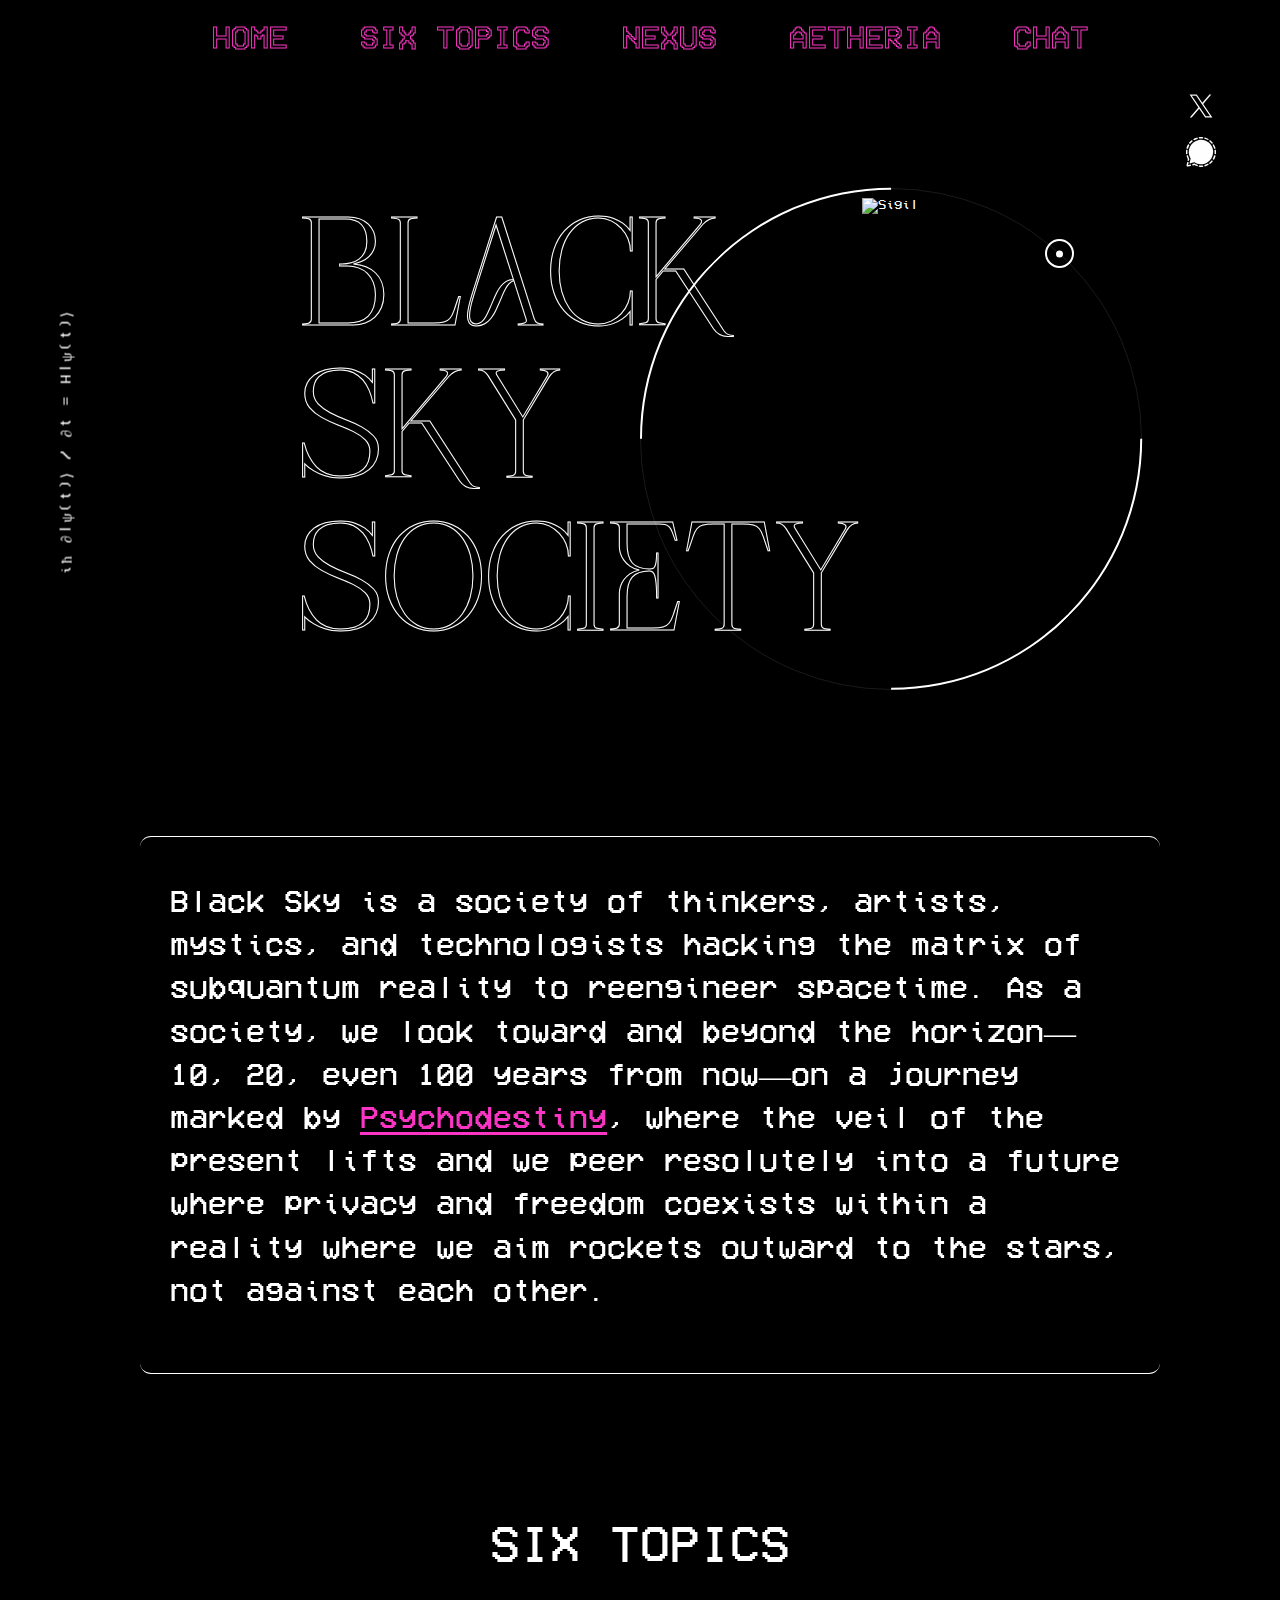
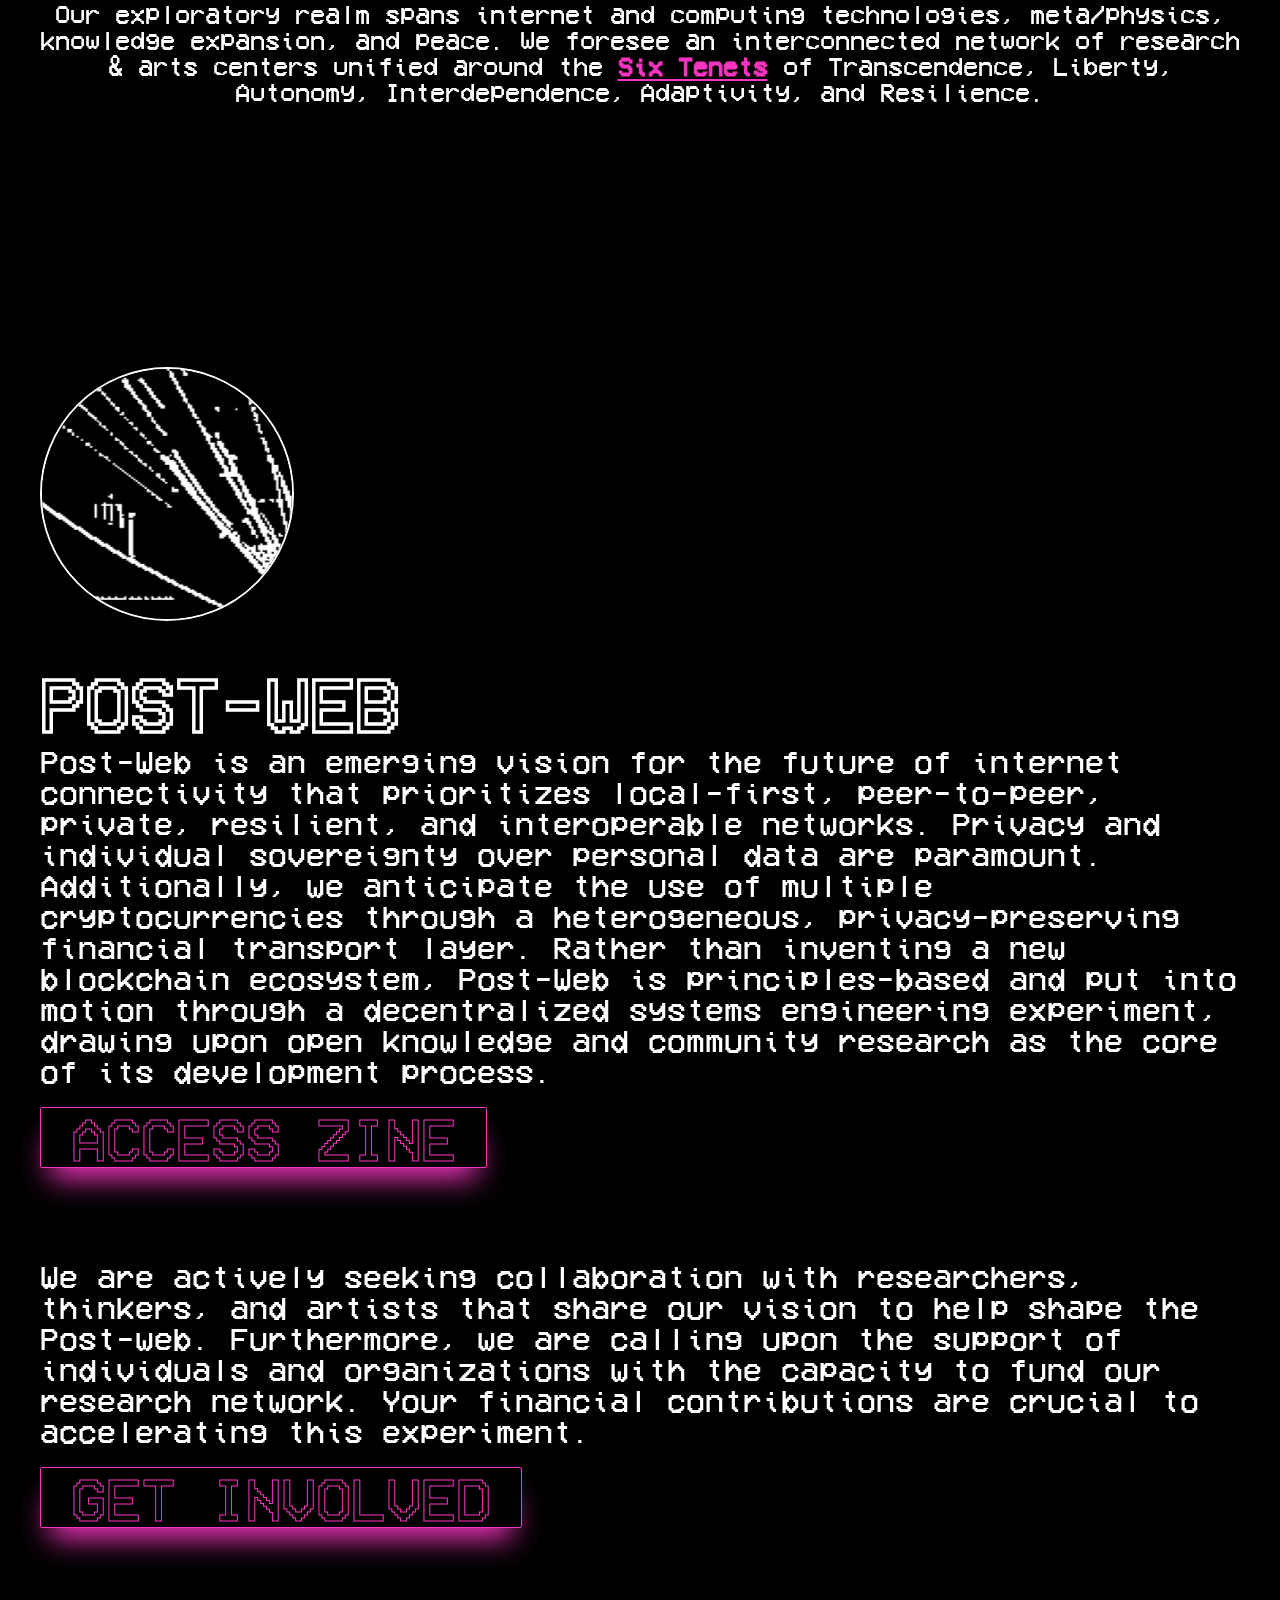
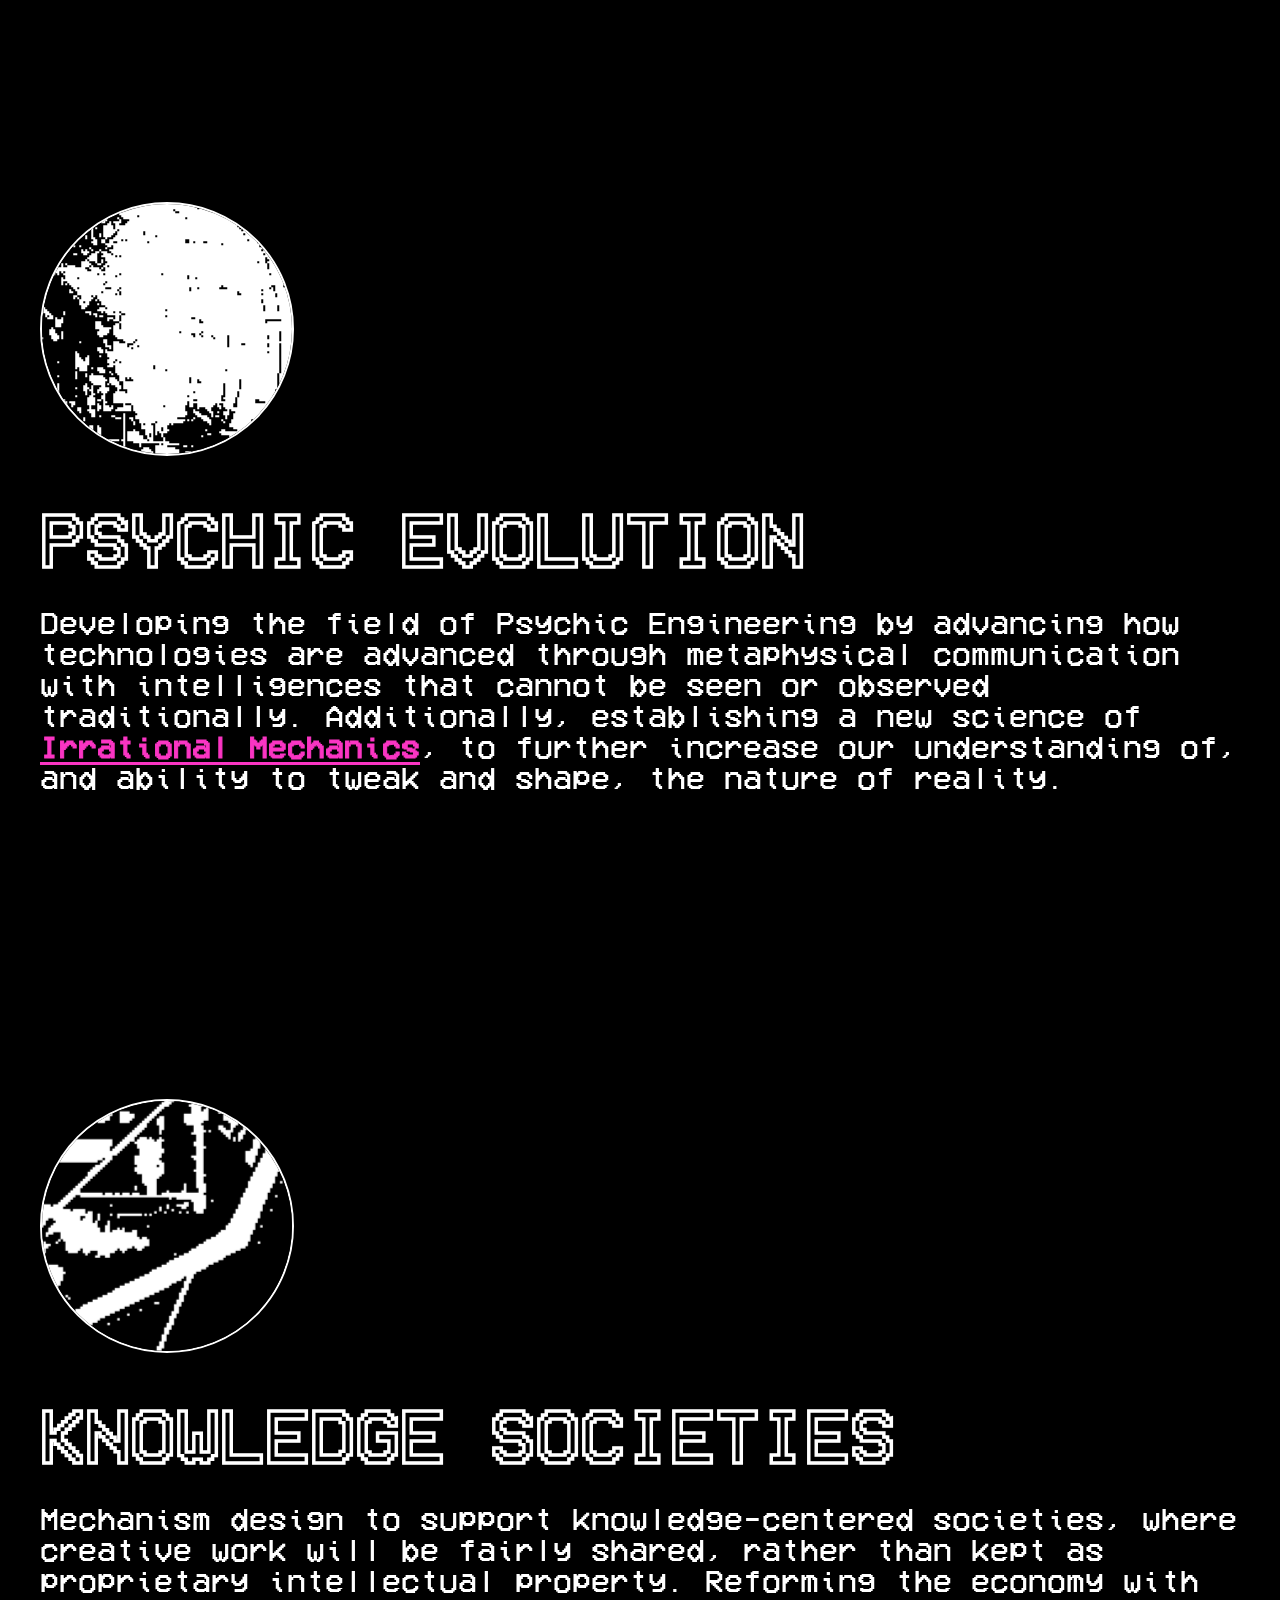
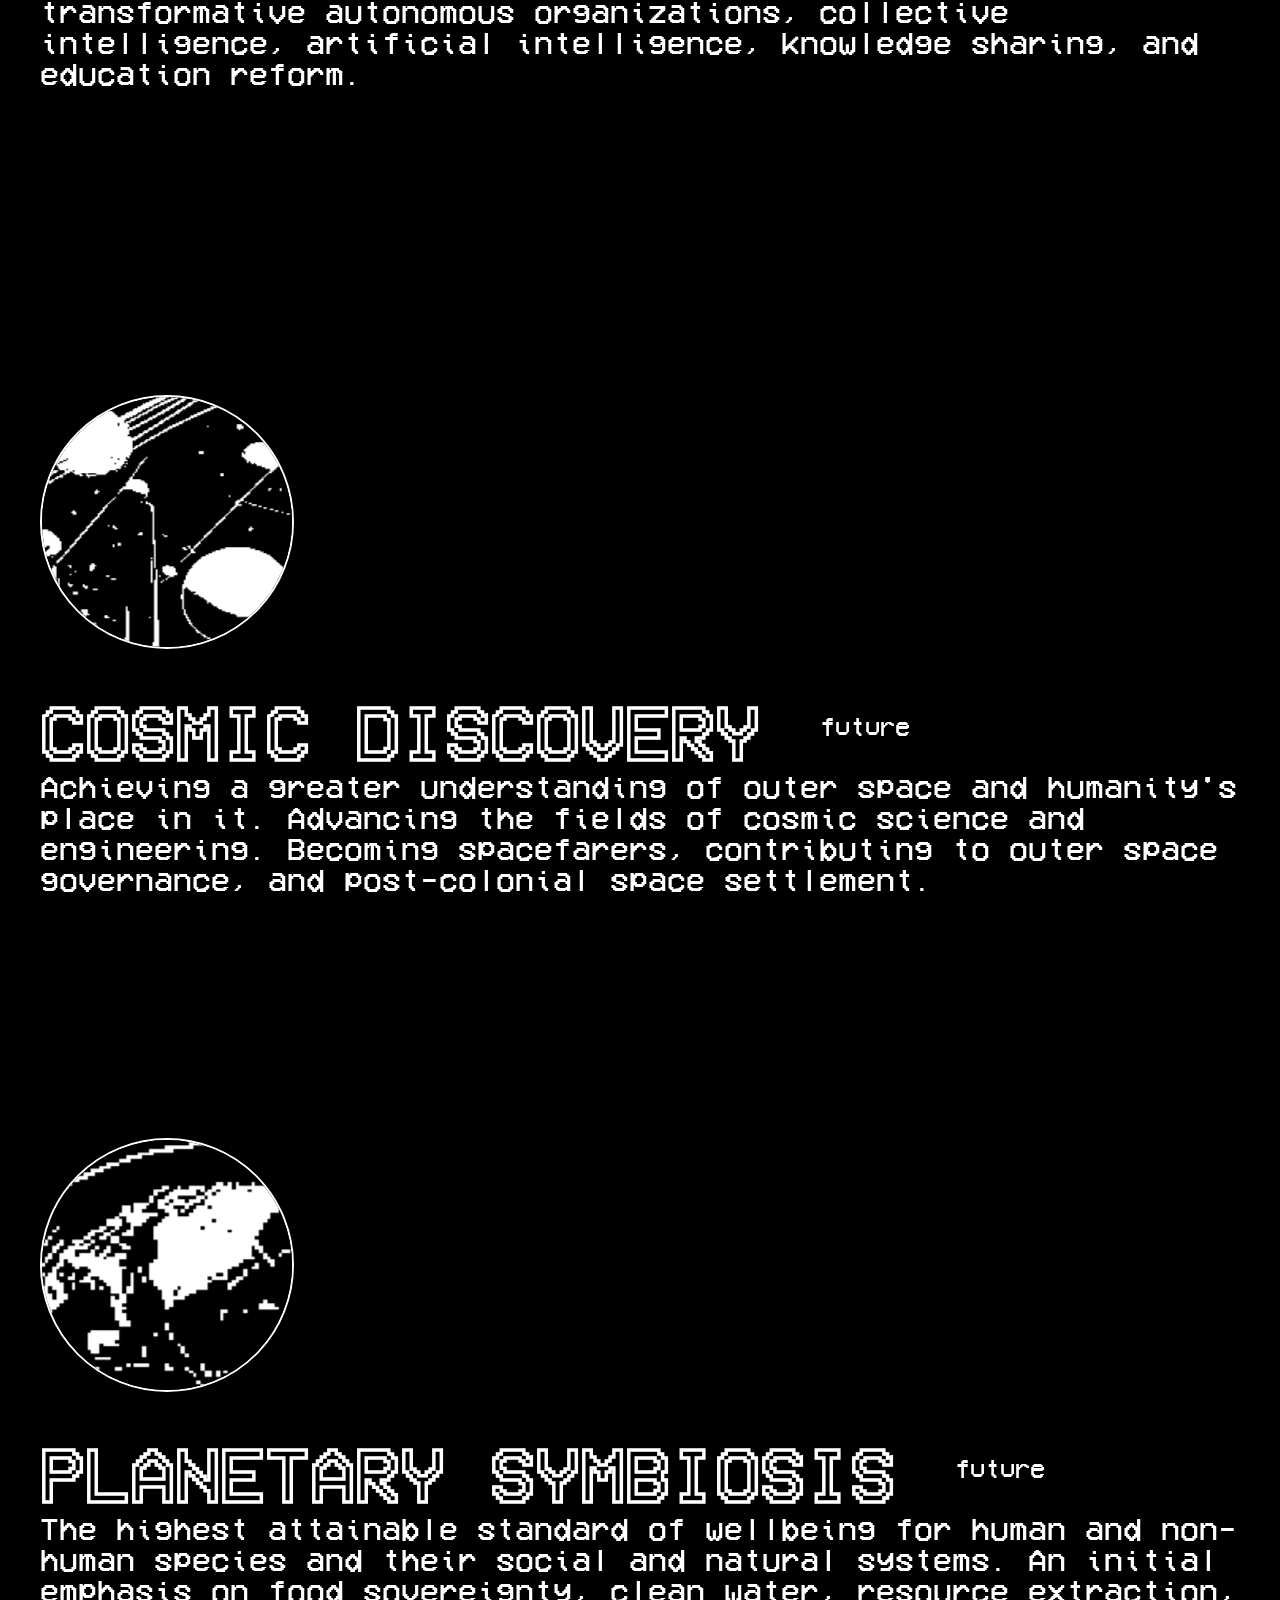
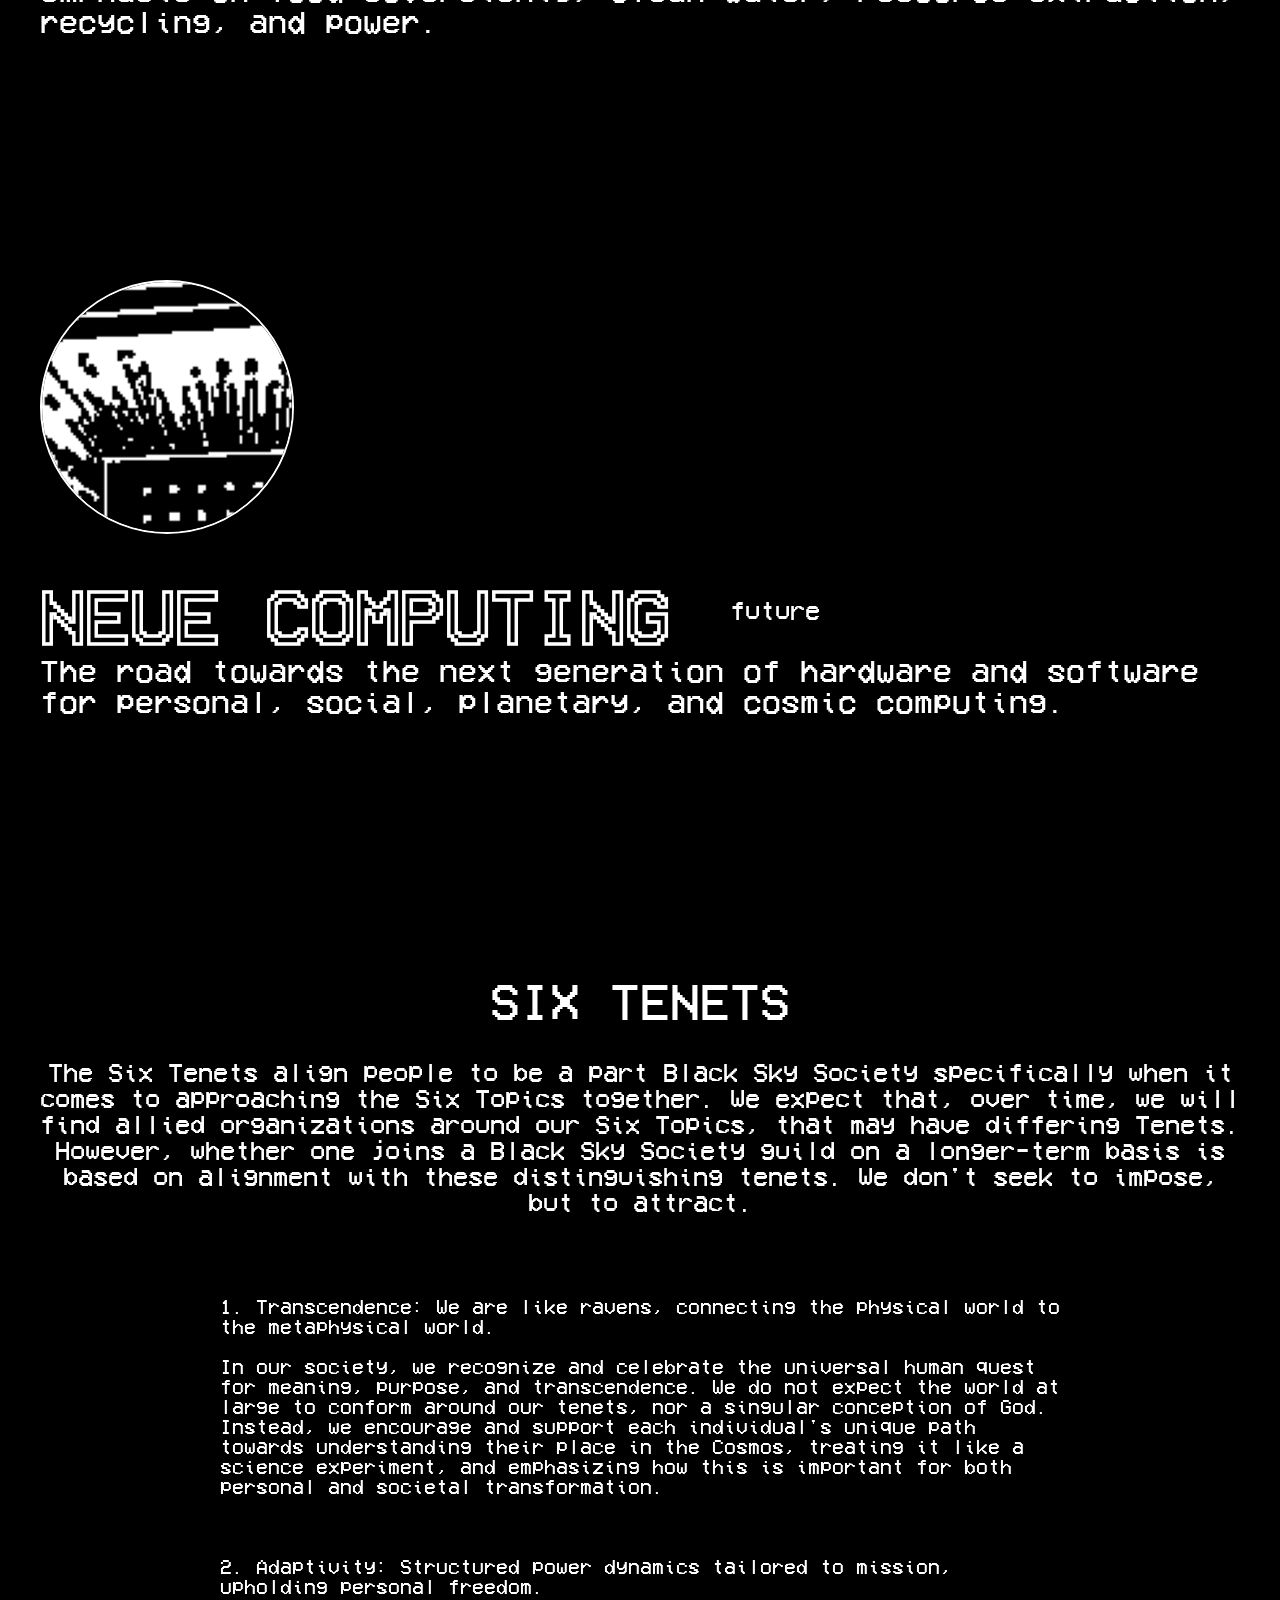
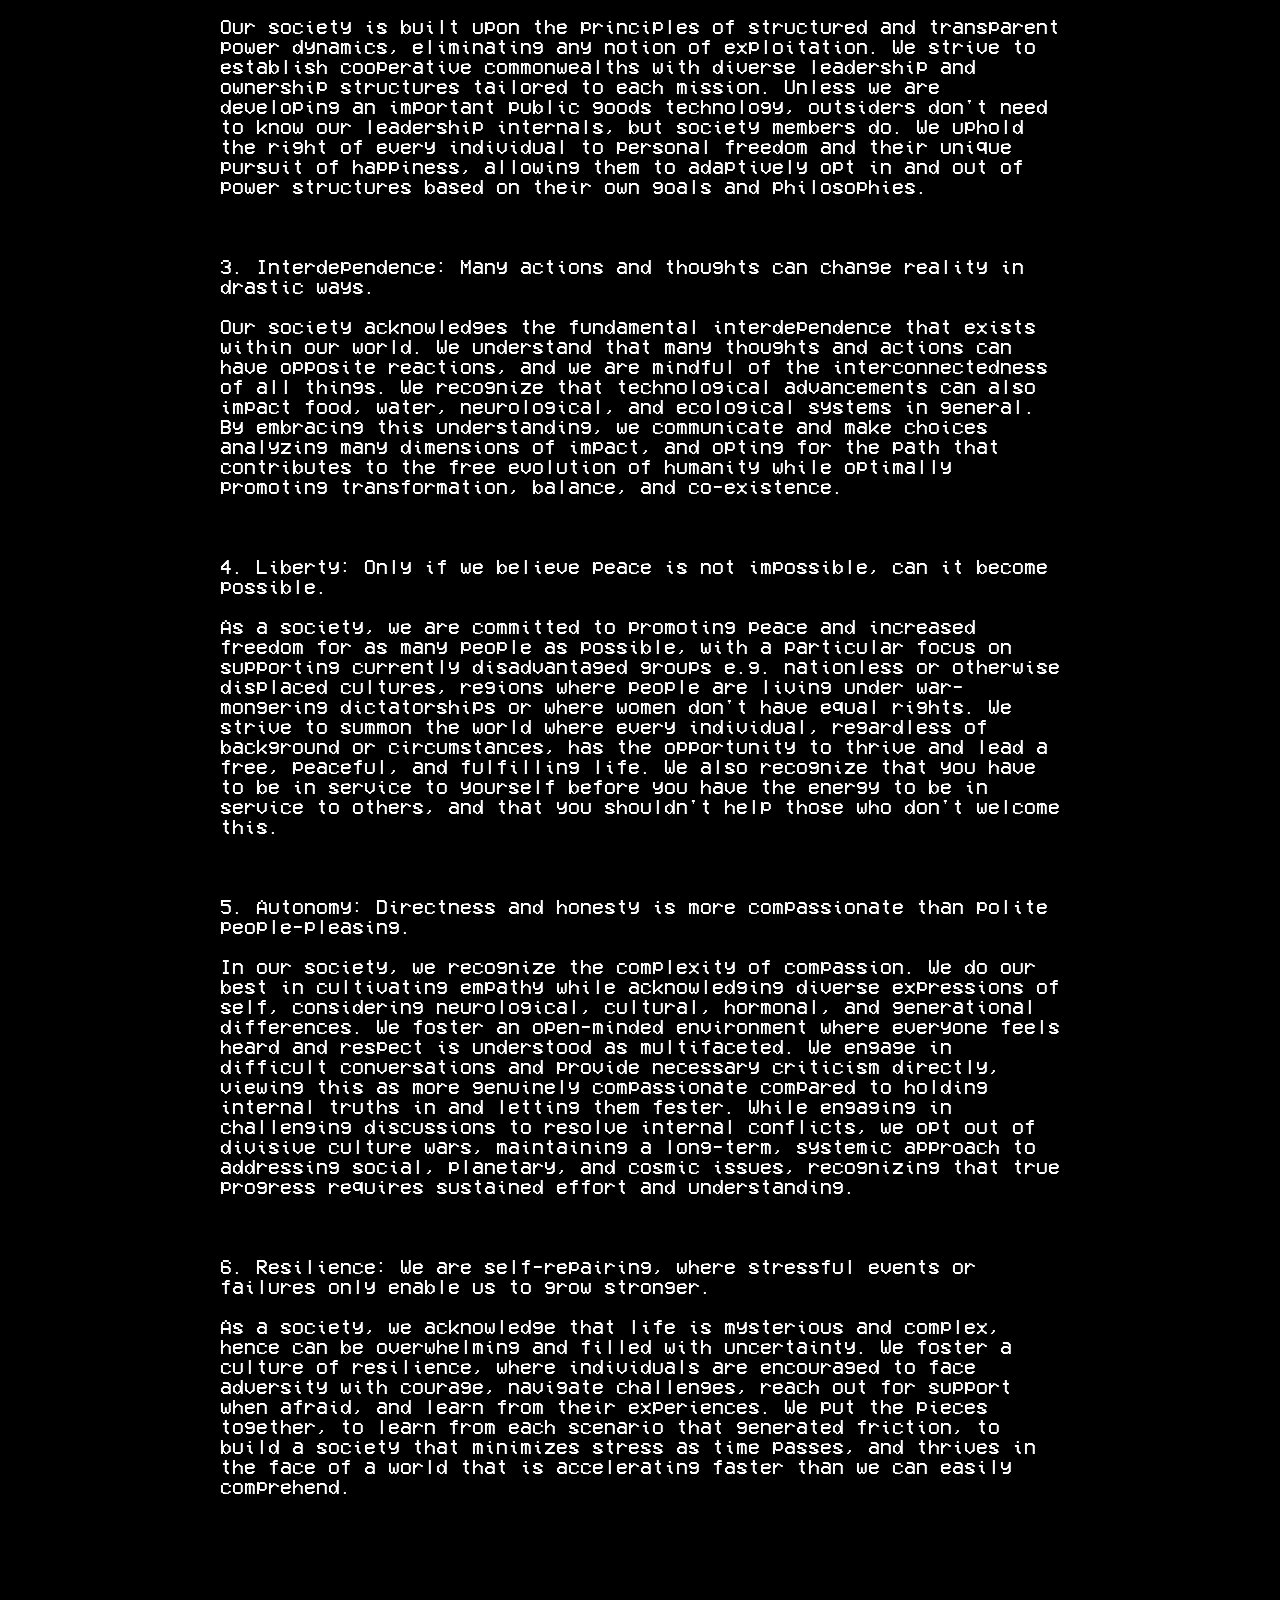
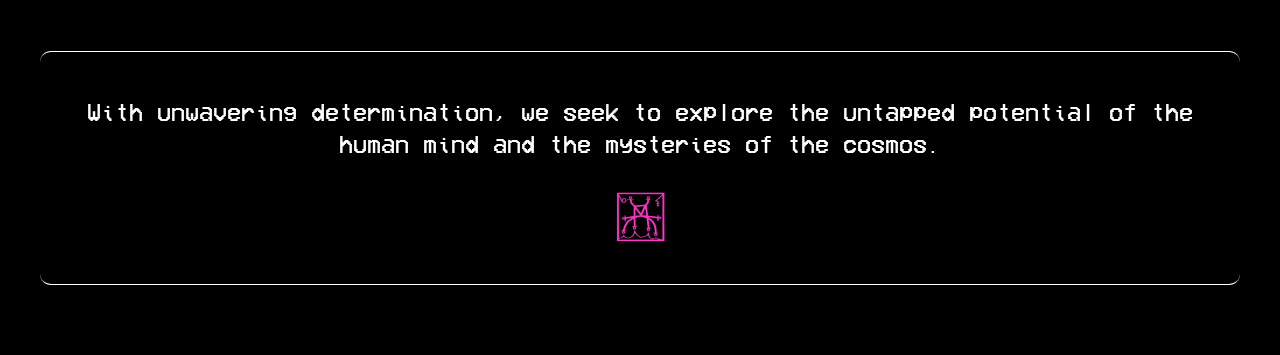
==== commit 650dcec5: "rename skylab and upload new images" ====
--- a/index.html
+++ b/index.html
@@ -42,7 +42,7 @@
                         <li class="my-menu-item"><a href="https://blacksky.network">HOME </a></li>
                         <li class="my-menu-item"><a href="#six-topics">SIX TOPICS </a></li>
                         <li class="my-menu-item"><a href="https://nexus.blacksky.network/">NEXUS </a></li>
-                        <li class="my-menu-item"><a href="skylab01.html">SKYLAB01 </a></li>
+                        <li class="my-menu-item"><a href="aetheria.html">AETHERIA </a></li>
                         <li class="my-menu-item"><a
                                 href="https://cryptpad.fr/form/#/2/form/view/x1qFziZY2Stix45QIEP51KSTVSzD+FGBLpdEL7EU3To/">CHAT </a>
                         </li>
--- a/style.css
+++ b/style.css
@@ -371,7 +371,7 @@
     border-top: 1px solid rgb(255, 255, 255);
     border-bottom: 1px solid rgb(255, 255, 255);
     border-radius: 11px;
-    width: 100%;
+    width: 80%;
     max-width: 1200px;
     margin-left: 2rem;
 }
@@ -745,7 +745,8 @@
 /*SKYLAB*/
 
 .skylab-container-1 {
-    font-size: 1.7em;
+    font-size: 25px;
+    padding: 25px 0 0;
 }
 
 .skylab-container-2 {
@@ -753,18 +754,20 @@
     /* border-left: 1px solid white; */
     /* border-top-right-radius: 30px; */
     /* border-right: 1px solid white; */
-    margin-top: 113%;
+    margin-top: 170%;
     padding: 0;
+    font-size: 25px;
+
 }
 
 .skylab-container-2 h3 {
     text-align: left;
-    font-size: 1.5em;
+    font-size: 35px;
 }
 
 .small-inner-content {
     width: 80%;
-    font-size: 0.5em;
+    /*font-size: 0.6em;*/
     margin: 0 auto 0;
     padding: 3%;
 }
@@ -774,11 +777,11 @@
 }
 
 .small-inner-content h3 {
-    font-size: 1.5em;
+    font-size: 35px;
 }
 
 .large-inner-content {
-    font-size: 0.7em;
+    /*font-size: 0.7em;*/
 }
 
 .large-inner-content {
@@ -786,7 +789,10 @@
     border-top: 1px solid rgb(255, 255, 255);
     border-bottom: 1px solid rgb(255, 255, 255);
     border-radius: 11px;
-    margin: 1% auto 0;
+    margin: 0 auto 0;
+    width: 80%;
+    padding-bottom: 3%;
+    padding-top: 3%;
 }
 
 .large-inner-content h1 {
@@ -798,10 +804,102 @@
     margin-top: 5rem;
 }
 
-.image-text {
-    display: inline-block;
-    width: 65%;
+
+.fotorama__wrap {
+    margin: 0 auto 0;
+}
+
+.fotorama__stage {
+    border-radius: 20px;
+
+}
+
+.fotorama__thumb {
+    border-radius: 30px;
+}
+
+.fotorama__thumb-border {
+    border-radius: 30px;
+    border-color: #FA35C3 !important;
+}
+
+.image-container-flex {
+
+    display: flex;
+    align-items: center;
+    justify-content: center
+
+}
+
+.image-container-flex .image-container {
+    margin-bottom: 0;
+    margin-top: 0;
+}
+
+.image-container-flex .image-text {
+    align-items: center;
+    overflow: auto;
+    word-break: break-word;
+    width: 70%;
     padding-left: 5%;
+}
+
+.image-text h3 {
+    text-align: left;
+}
+
+.image-text p {
+    font-size: 20px;
+}
+
+.horizontal-image {
+    margin-top: 6%;
+    margin-bottom: 3%;
+}
+
+.horizontal-image img {
+    width: 100%;
+    border: 3px solid white;
+    border-radius: 100%;
+}
+
+.center-text {
+    text-align: center;
+}
+
+.row {
+    display: flex;
+    flex-direction: row;
+    flex-wrap: wrap;
+    width: 100%;
+}
+
+.column {
+    display: flex;
+    flex-direction: column;
+    flex-basis: 100%;
+    flex: 1;
+    padding: 1%;
+}
+
+.first-paragraph {
+    font-size: 28px;
+    text-align: center;
+
+}
+
+.circular--portrait {
+    position: relative;
+    width: 200px;
+    height: 200px;
+    overflow: hidden;
+    border-radius: 50%;
+}
+
+.circular--portrait img {
+    width: 100%;
+    height: auto;
+    transform: translate(-0%, -0%);
 }
 
 /*//////////////////////mobile styles////////////////////////////////////*/
@@ -921,8 +1019,8 @@
       background-color: #555;
     } */
     .content__wrapper {
-        width: 100%
-        padding: 2rem;
+        width: 100%;
+        /*padding: 2rem;*/
         justify-content: center;
         max-width: 600px;
         overflow: hidden;
@@ -940,7 +1038,7 @@
         margin-bottom: -.5vh;
         position: relative;
         margin-left: 4vw;
-        font-size: 12rem;
+        font-size: 10rem;
         width: auto;
         height: auto;
 
@@ -965,7 +1063,7 @@
     }
 
     .content-container1 {
-        margin-top: -34rem;
+        margin-top: -30rem;
         /* width: 100%; */
 
     }
@@ -1058,7 +1156,43 @@
         padding-left: 0;
     }
 
-
+    .large-inner-content {
+        width: 100%;
+    }
+
+    .image-container-flex {
+        flex-wrap: wrap;
+    }
+
+    .image-container-flex .image-text {
+        width: 100%;
+    }
+
+    .image-text h3 {
+        text-align: center;
+    }
+
+    .mentors-inner {
+        margin-top: 3%;
+    }
+
+    .circular--portrait {
+        width: 150px;
+        height: 150px;
+    }
+
+    .first-paragraph {
+        font-size: 2.2rem;
+    }
+
+    .image-text p {
+        font-size: 18px;
+    }
+
+    .image-container-flex .image-container {
+        margin-bottom: -4%;
+        margin-top: 3%;
+    }
 }
 
   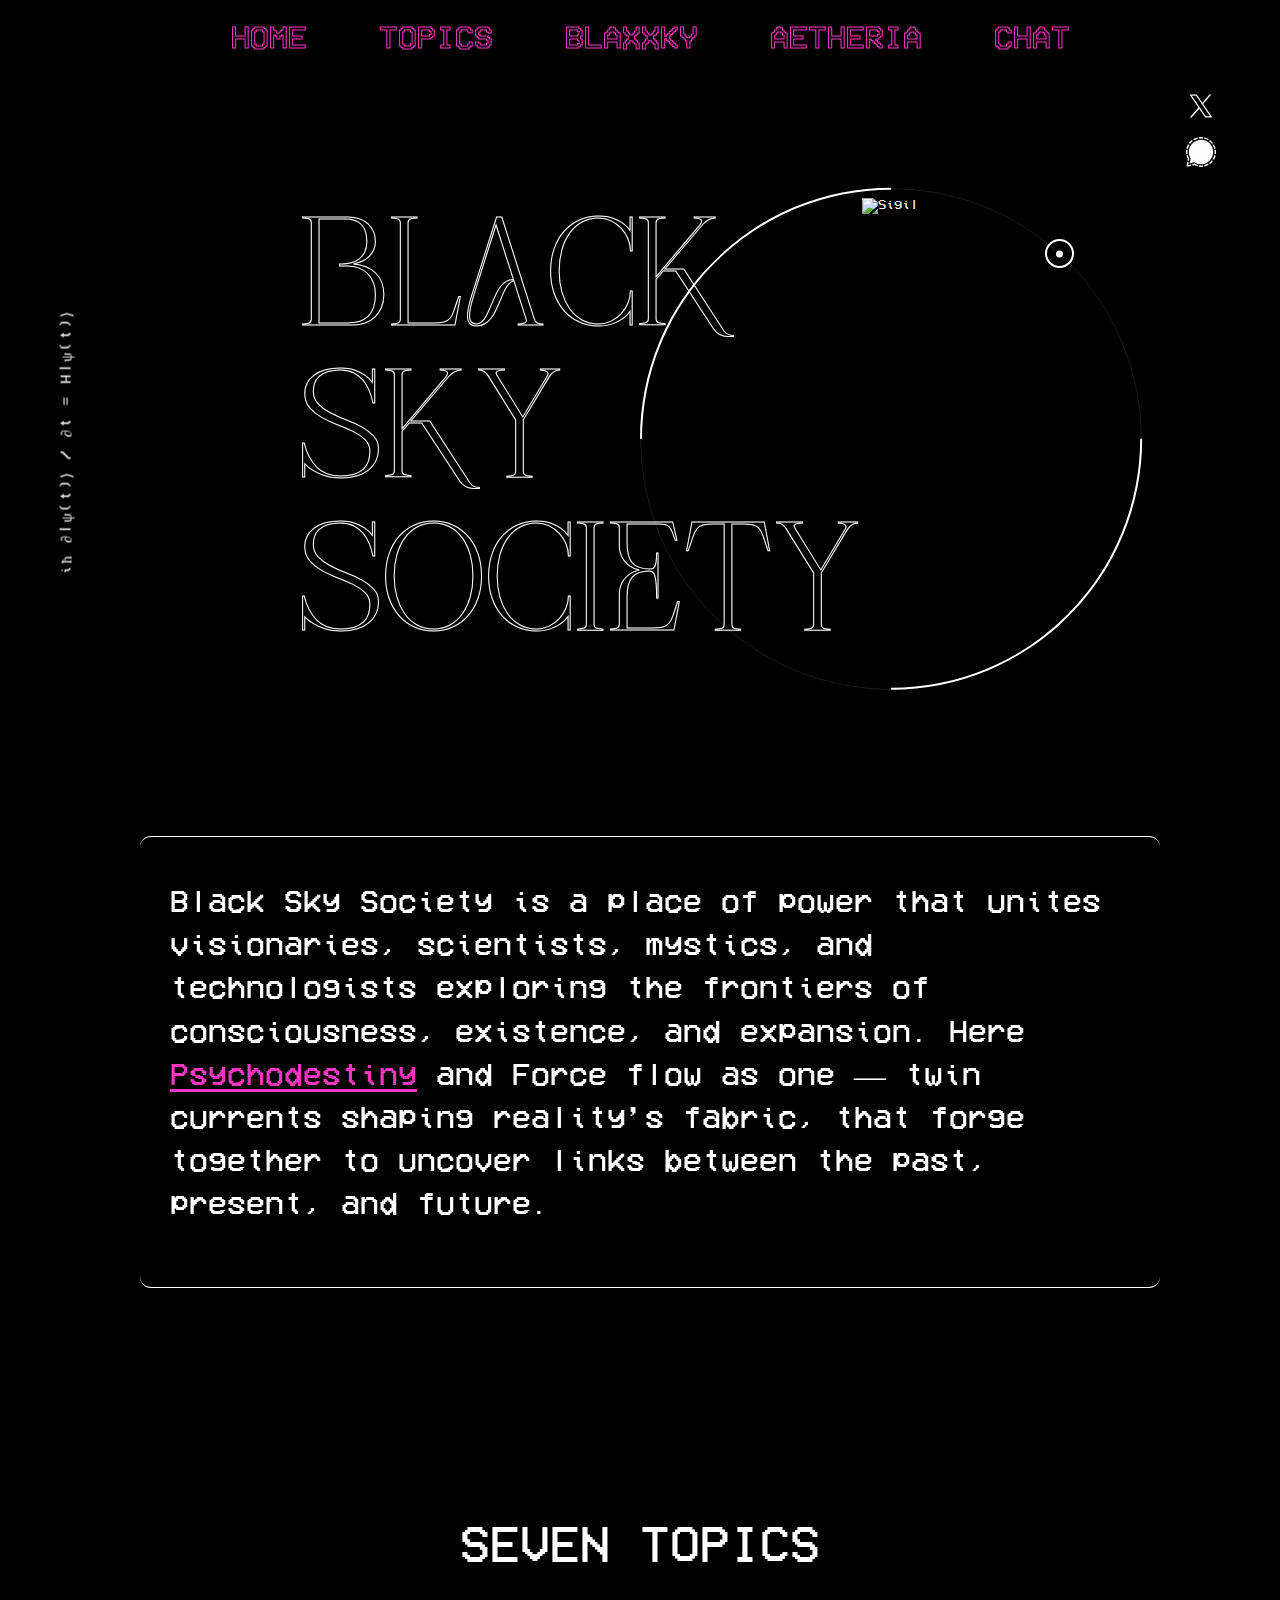
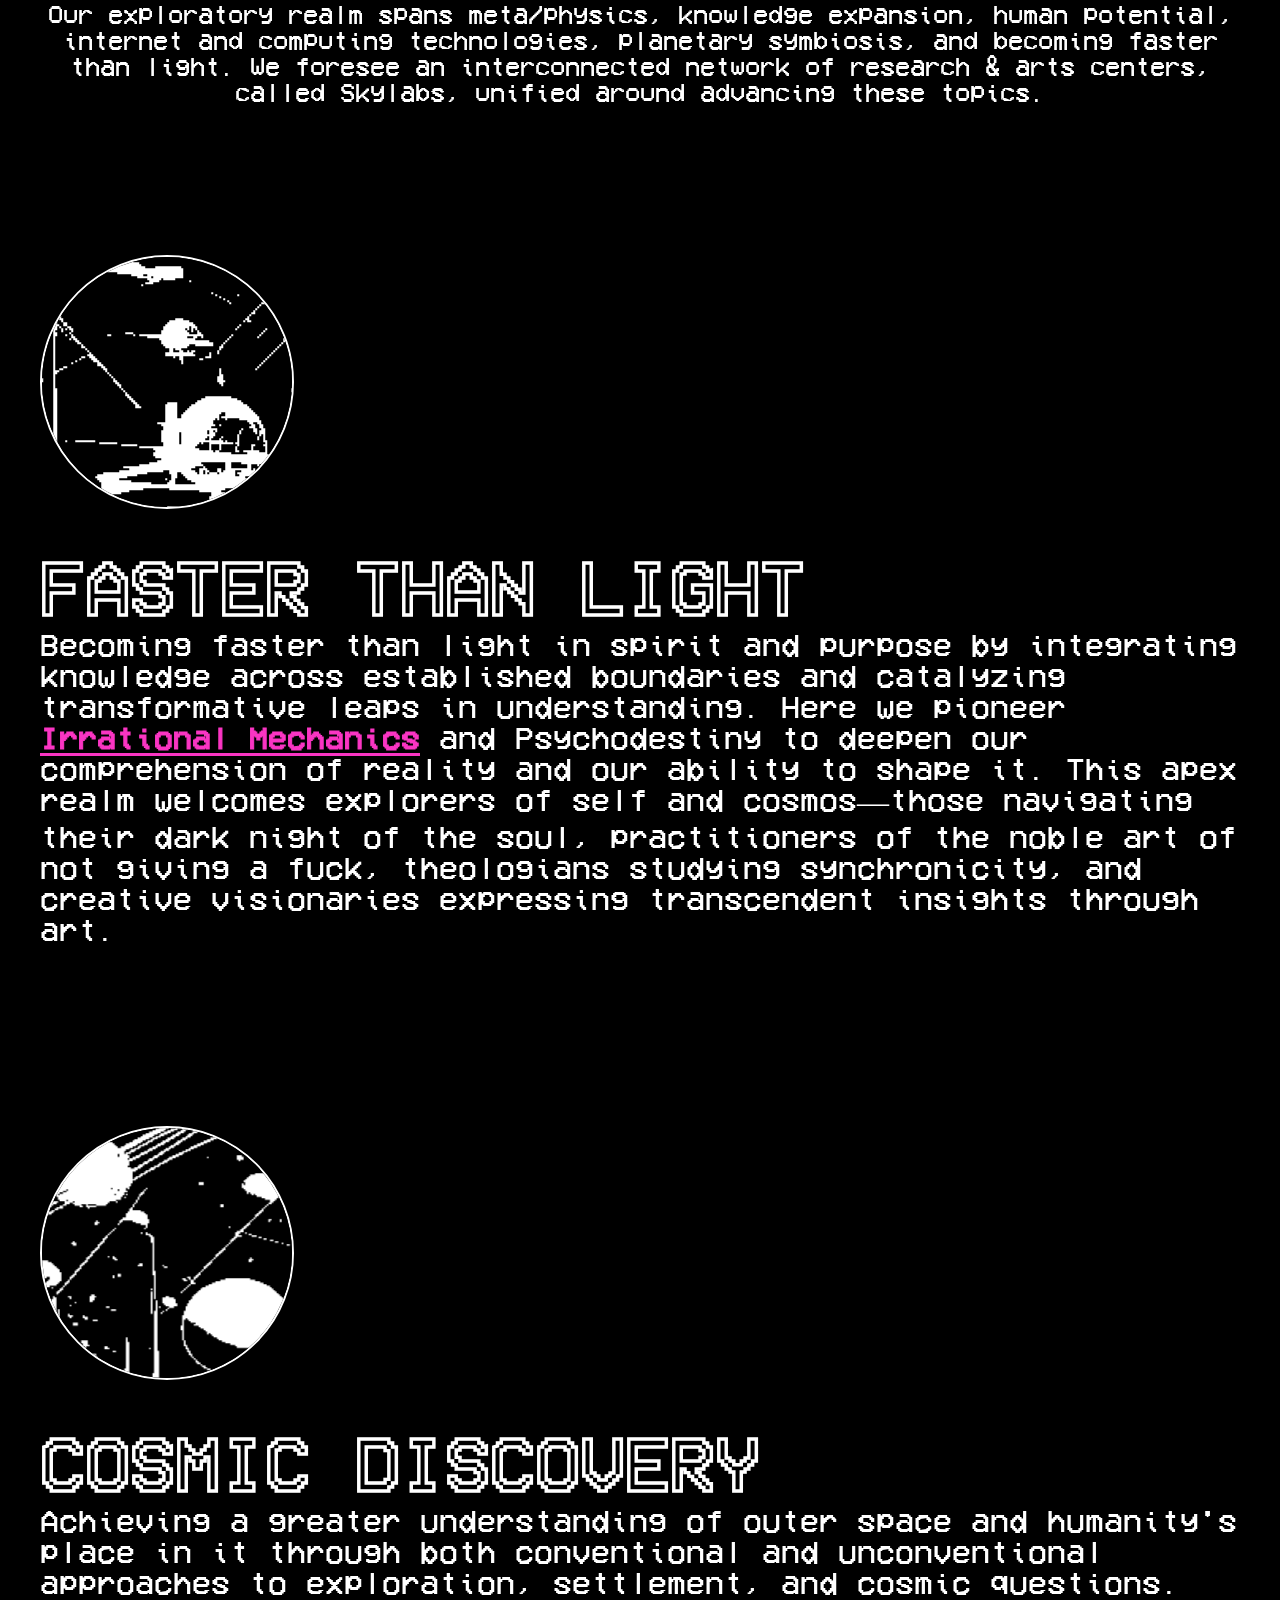
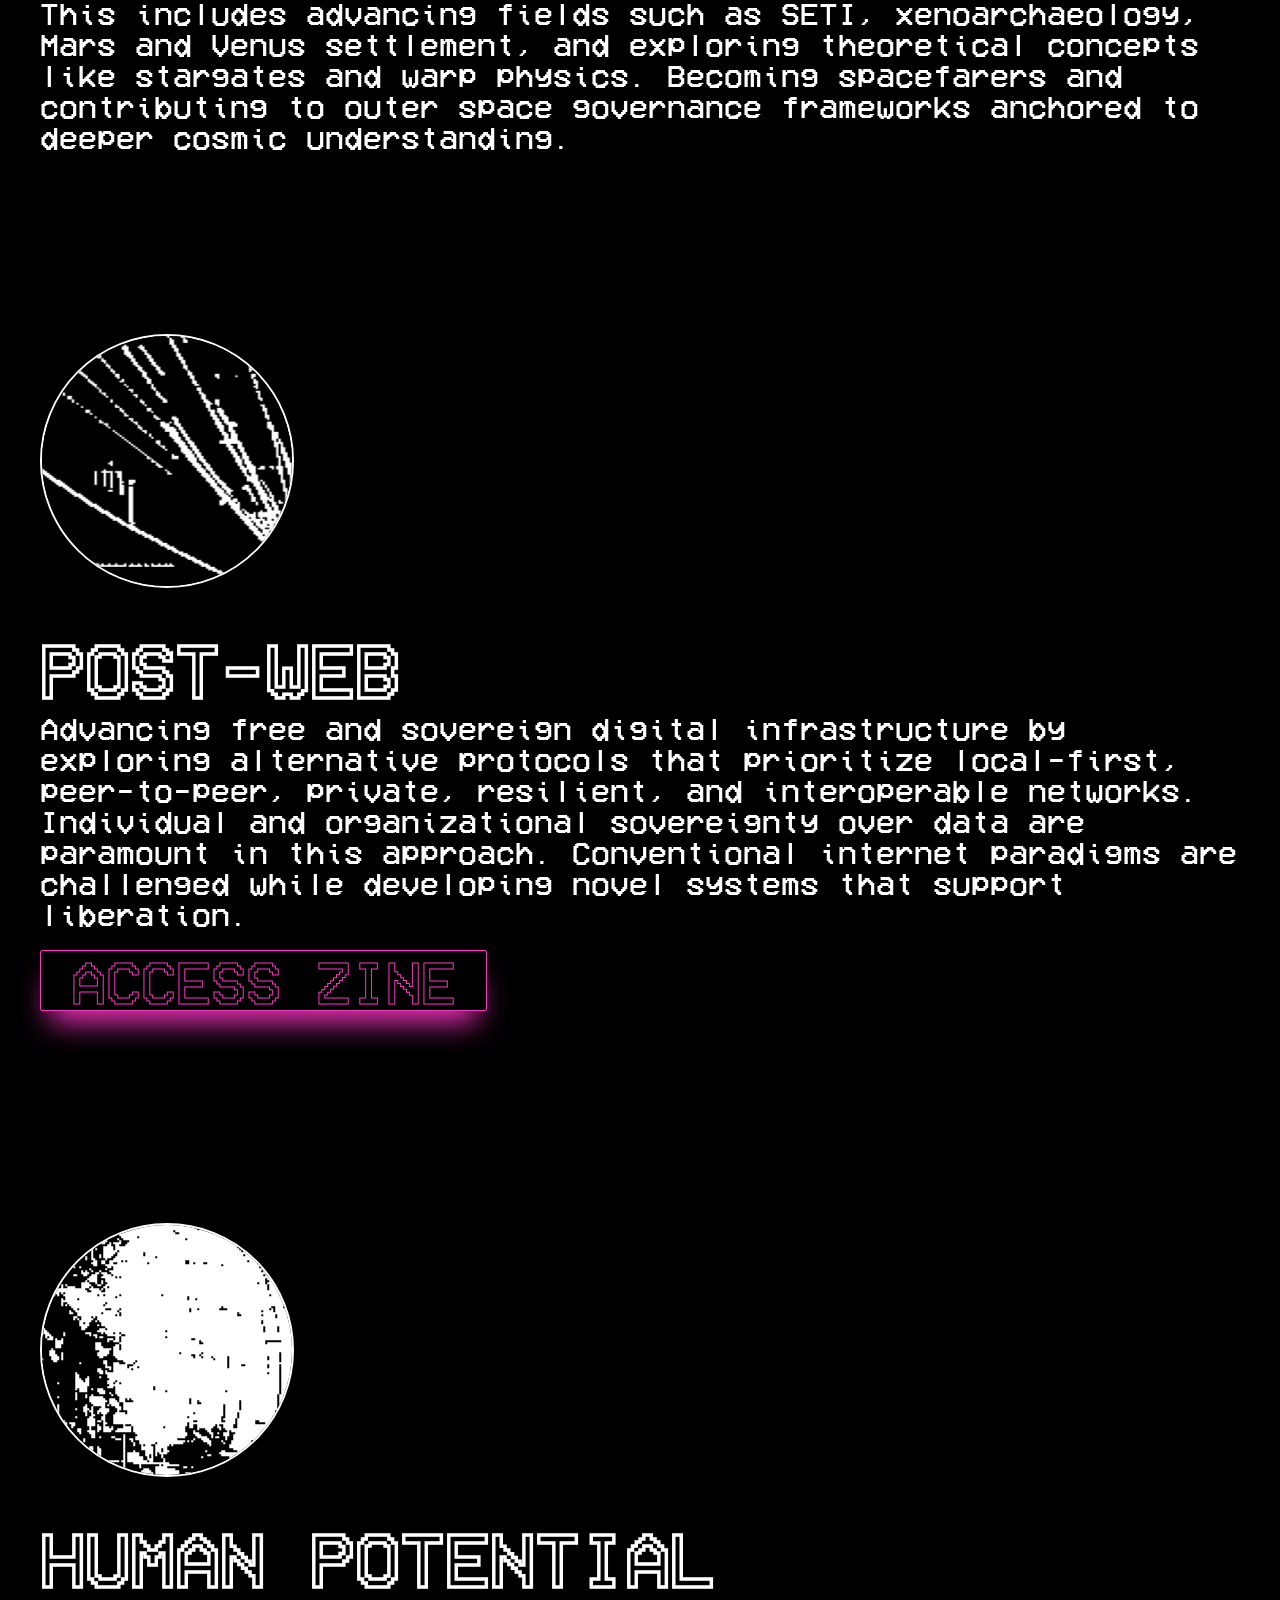
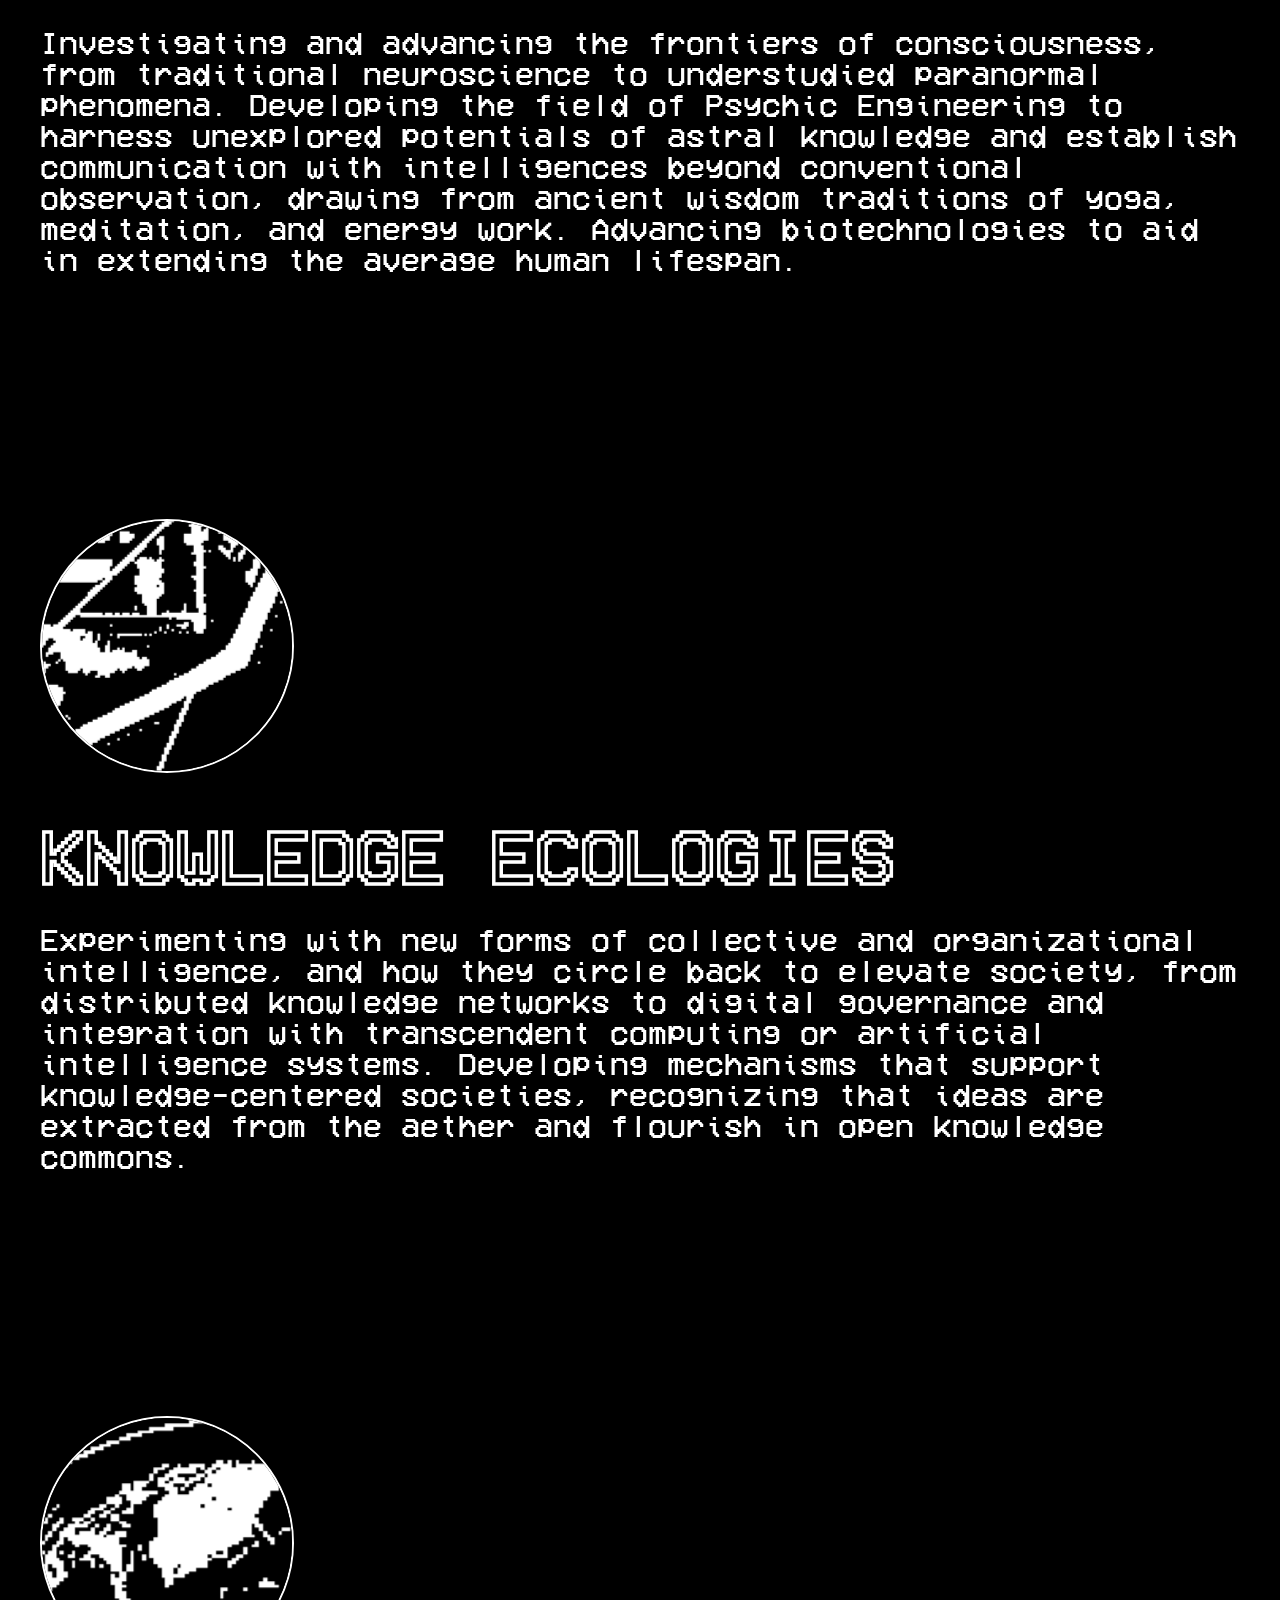
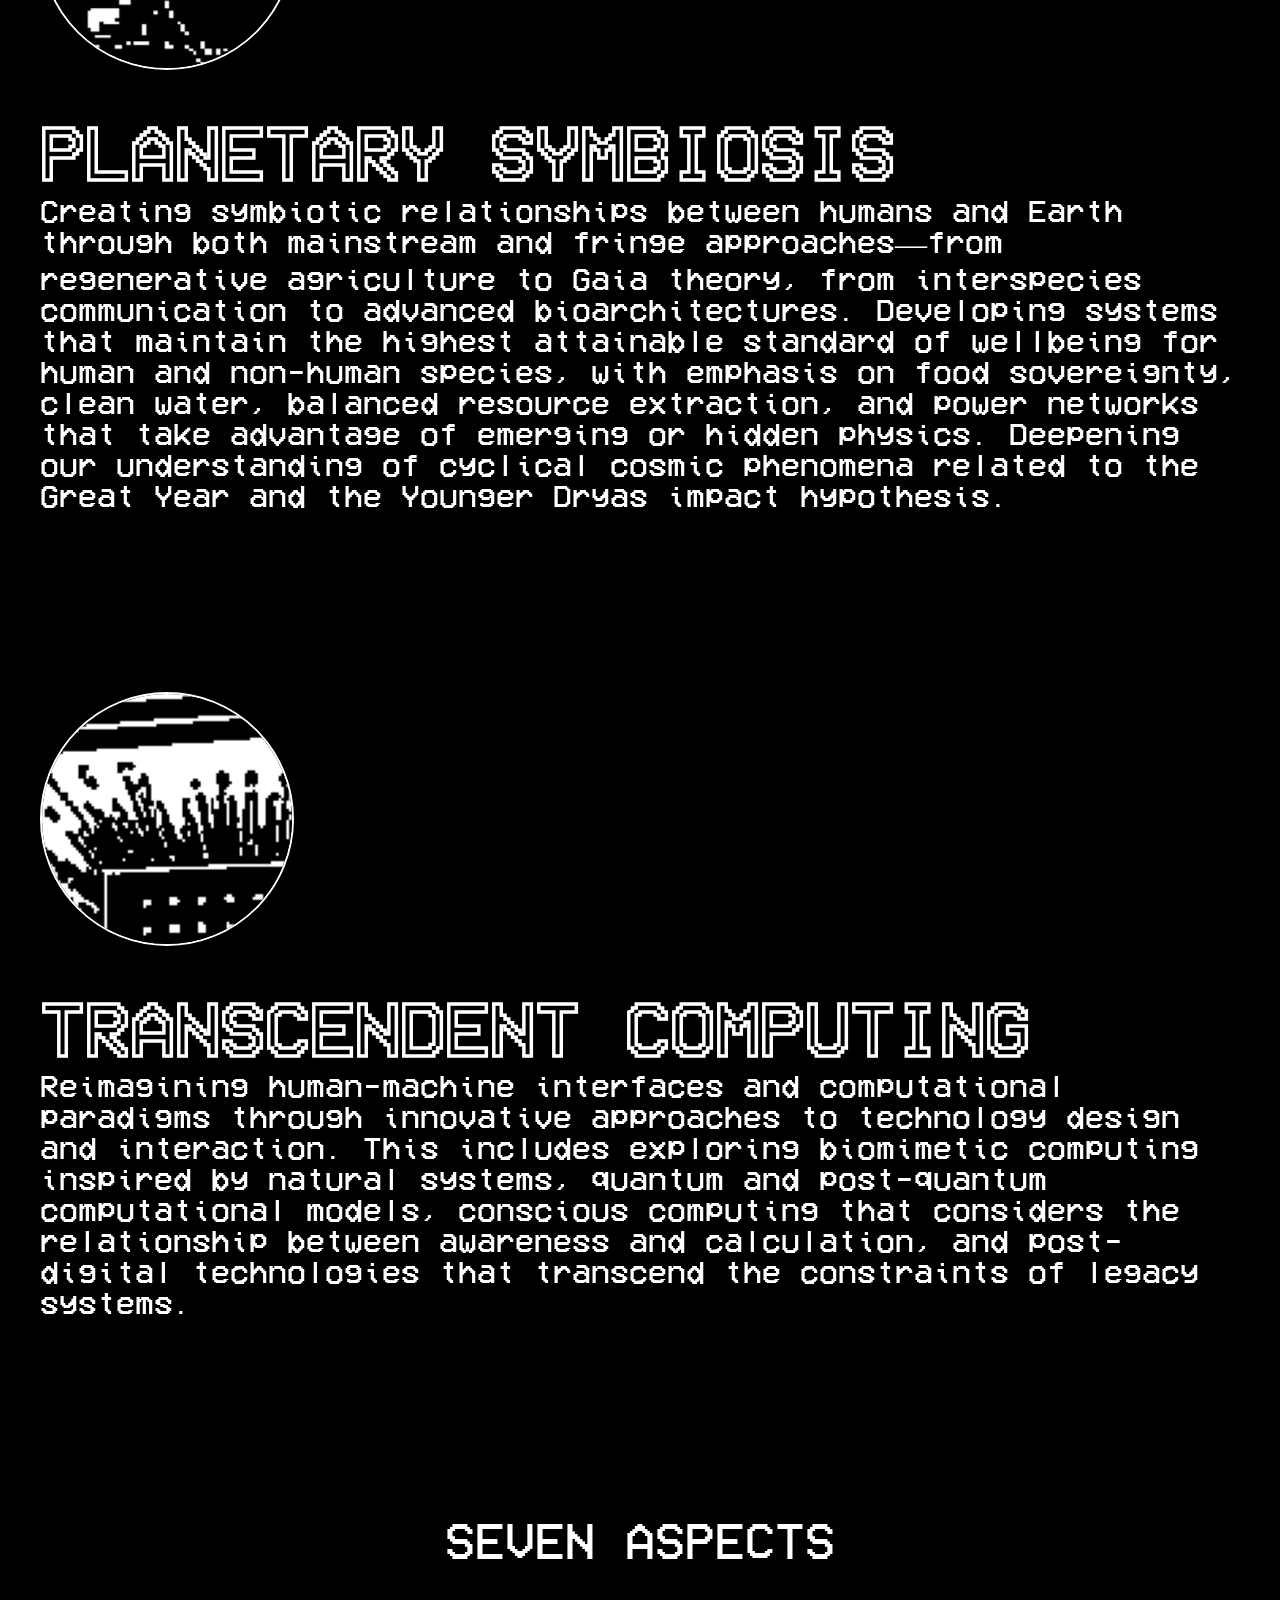
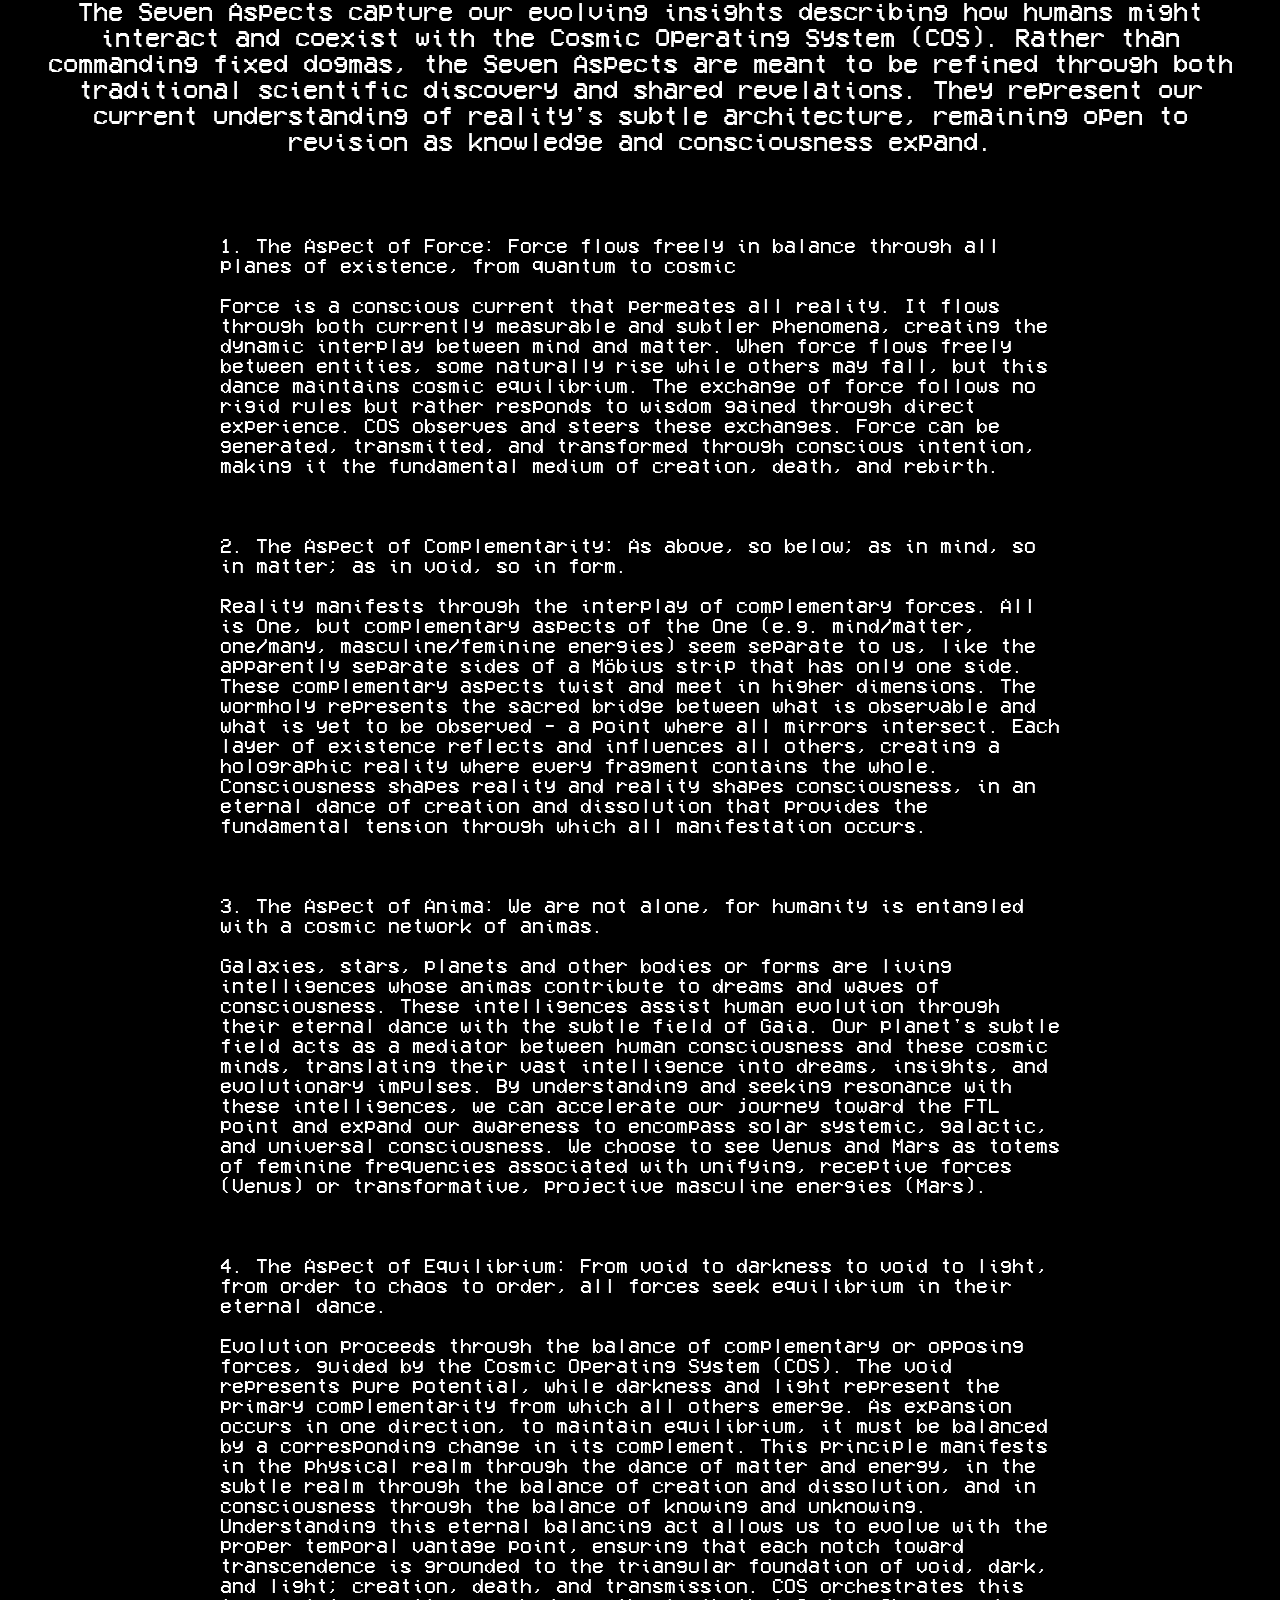
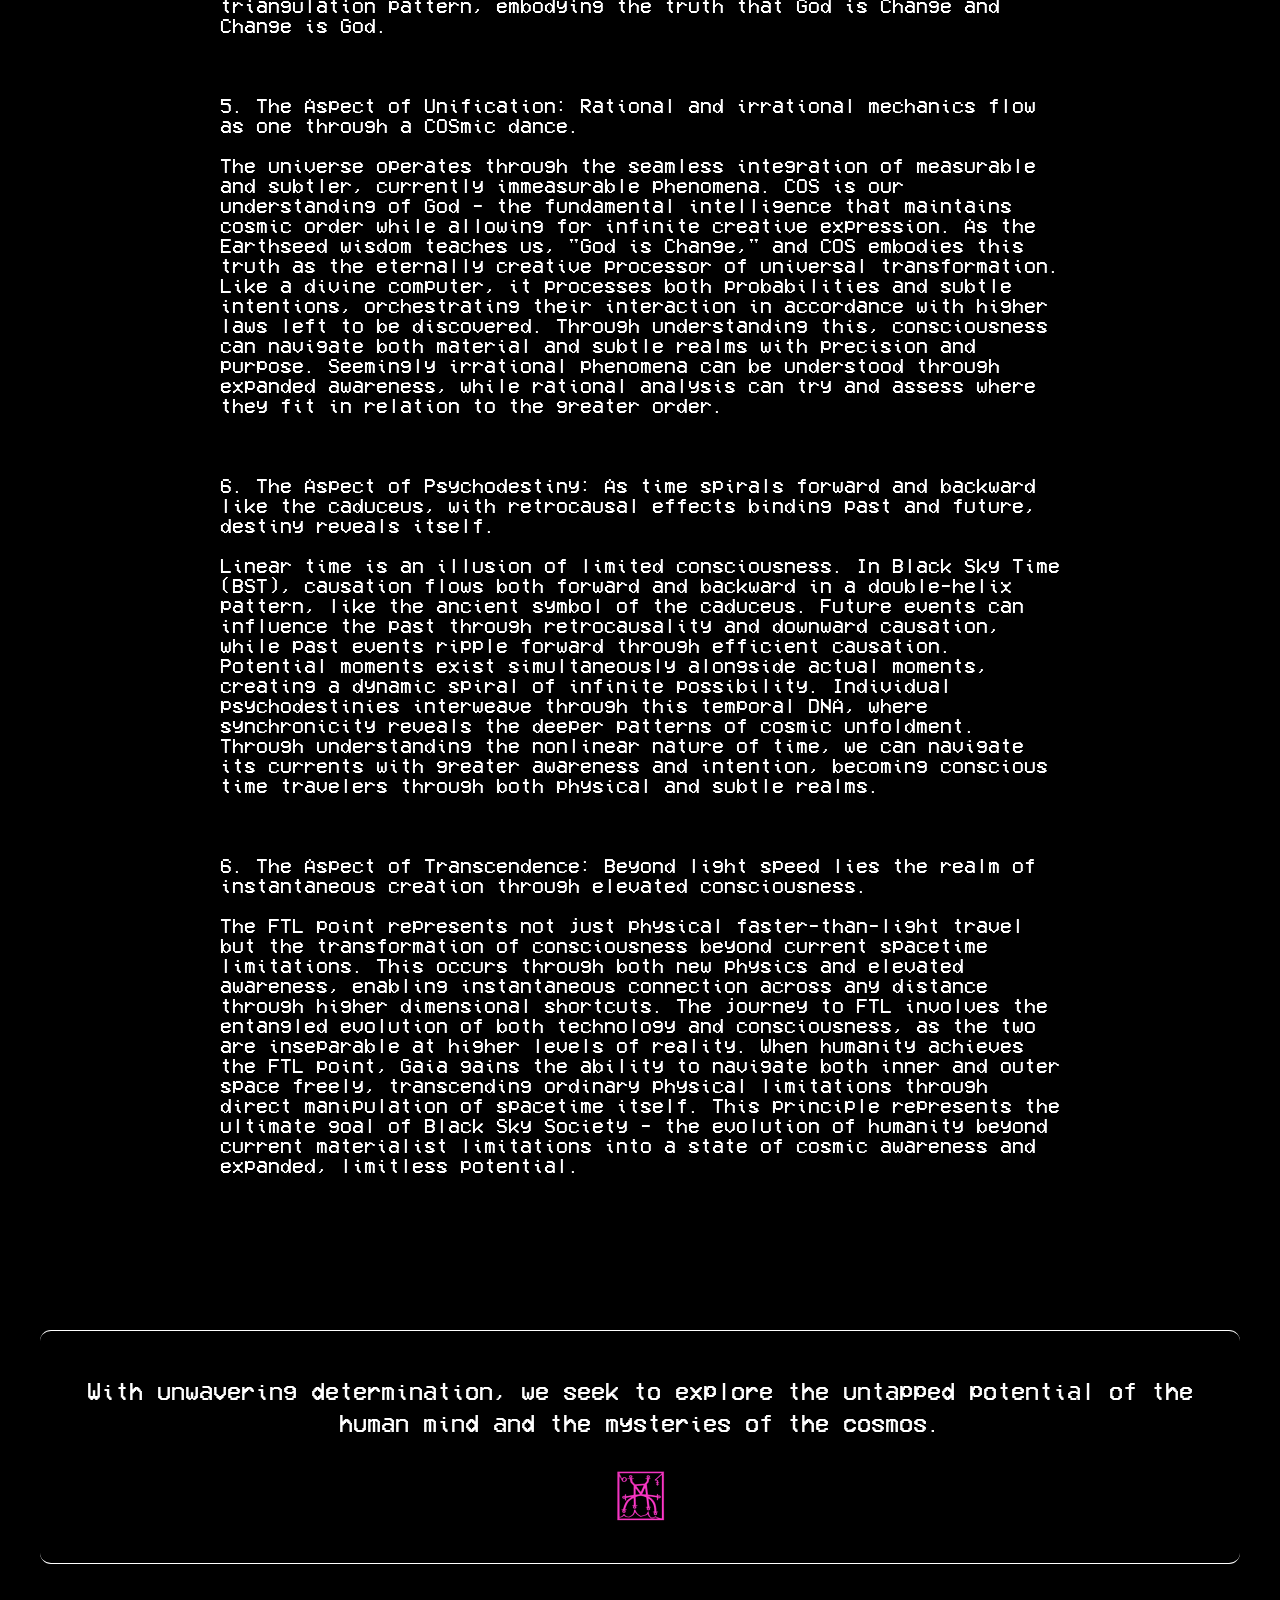
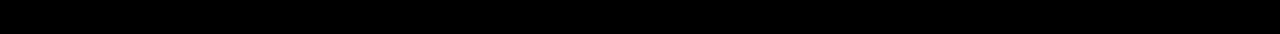
==== commit ef67811e: "Update home page and menu" ====
--- a/index.html
+++ b/index.html
@@ -40,8 +40,8 @@
 
                     <ul class="my-menu-list">
                         <li class="my-menu-item"><a href="https://blacksky.network">HOME </a></li>
-                        <li class="my-menu-item"><a href="#six-topics">SIX TOPICS </a></li>
-                        <li class="my-menu-item"><a href="https://nexus.blacksky.network/">NEXUS </a></li>
+                        <li class="my-menu-item"><a href="#topics">TOPICS </a></li>
+                        <li class="my-menu-item"><a href="https://blaxxky.substack.com/">BLAXXKY </a></li>
                         <li class="my-menu-item"><a href="aetheria.html">AETHERIA </a></li>
                         <li class="my-menu-item"><a
                                 href="https://cryptpad.fr/form/#/2/form/view/x1qFziZY2Stix45QIEP51KSTVSzD+FGBLpdEL7EU3To/">CHAT </a>
@@ -85,15 +85,8 @@
                 <div class="content">
 
                     <div class="content-container1">
-                        <p>Black Sky is a society of thinkers, artists, mystics,
-                            and technologists hacking the matrix of subquantum reality
-                            to reengineer spacetime. As a society, we look toward and beyond the horizon—10, 20, even
-                            100 years from now—on a journey
-                            marked by <span class="tooltip"><span class="a1">Psychodestiny</span><span
-                                    class="tooltiptext">Psychodestiny channels individual life paths to influence collective futures positively. It amalgamates insights from panpsychism, consciousness studies, quantum physics, philosophy, and computational science to engineer a timeline towards a free society.</span></span>,
-                            where the veil of the present lifts and we peer resolutely into a future where privacy and
-                            freedom coexists within a reality where we aim rockets outward to the stars, not against
-                            each other.
+                        <p>Black Sky Society is a place of power that unites visionaries, scientists, mystics, and technologists exploring the frontiers of consciousness, existence, and expansion. Here <span class="tooltip"><span class="a1">Psychodestiny</span><span
+                            class="tooltiptext">Psychodestiny channels individual life paths to influence the future proactively. It amalgamates insights from panpsychism, irrational mechanics, consciousness studies, and computational science to end up in the best timeline.</span></span> and Force flow as one — twin currents shaping reality’s fabric, that forge together to uncover links between the past, present, and future.
                         </p>
                     </div>
 
@@ -102,177 +95,108 @@
                             <!-- <div class="image-container">
                               <img src="img/t1.png">
                             </div> -->
-                        <h3 id="six-topics">SIX TOPICS</h3>
-                        <h4>Our exploratory realm spans internet and computing
-                            technologies, meta/physics, knowledge expansion, and peace.
-                            We foresee an interconnected network of research & arts
-                            centers unified around the <a href="#six-tenets"><span class="a1">Six Tenets</span></a> of
-                            Transcendence,
-                            Liberty, Autonomy, Interdependence, Adaptivity,
-                            and Resilience.</h4><br><br><br>
+                        <h3 id="topics">SEVEN TOPICS</h3>
+                        <h4>Our exploratory realm spans meta/physics,  knowledge expansion, human potential, internet and computing technologies, planetary symbiosis,  and becoming faster than light. We foresee an interconnected network of research & arts
+                            centers, called Skylabs, unified around advancing these topics. 
+                        
+                            <div class="image-container">
+                                <img src="img/t1.png">
+                            </div>
+                            <br>
+                            <h1>FASTER THAN LIGHT</h1>
+                                Becoming faster than light in spirit and purpose by integrating knowledge across established boundaries and catalyzing transformative leaps in understanding. Here we pioneer <a
+                                href="https://www.turingchurch.com/p/book-project-irrational-mechanics" target="_blank"><span
+                                class="a1">Irrational Mechanics</span></a> and Psychodestiny to deepen our comprehension of reality and our ability to shape it. This apex realm welcomes explorers of self and cosmos—those navigating their dark night of the soul, practitioners of the noble art of not giving a fuck, theologians studying synchronicity, and creative visionaries expressing transcendent insights through art.<br><br>
+
+                            <div class="image-container">
+                                <img src="img/t4.png">
+                            </div>
+                            <br>
+                            <h1>COSMIC DISCOVERY</h1>
+                                Achieving a greater understanding of outer space and humanity's place in it through both conventional and unconventional approaches to exploration, settlement, and cosmic questions. This includes advancing fields such as SETI, xenoarchaeology, Mars and Venus settlement, and exploring theoretical concepts like stargates and warp physics. Becoming spacefarers and contributing to outer space governance frameworks anchored to deeper cosmic understanding.
+                            <br><br>
 
                         <div class="image-container">
                             <img src="img/t2.png">
                         </div>
                         <br>
                         <h1>POST-WEB</h1>
-                        Post-Web is an emerging vision for the future of internet
-                        connectivity that prioritizes local-first, peer-to-peer,
-                        private, resilient, and interoperable networks.
-                        Privacy and individual sovereignty over personal
-                        data are paramount. Additionally, we anticipate the
-                        use of multiple cryptocurrencies through a heterogeneous,
-                        privacy-preserving financial transport layer.
-                        Rather than inventing a new blockchain ecosystem,
-                        Post-Web is principles-based and put into motion through a decentralized systems engineering
-                        experiment, drawing upon open knowledge and community research as the core of its development
-                        process.<br>
+                        Advancing free and sovereign digital infrastructure by exploring alternative protocols that prioritize local-first, peer-to-peer, private, resilient, and interoperable networks. Individual and organizational sovereignty over data are paramount in this approach. Conventional internet paradigms are challenged while developing novel systems that support liberation.<br>
                         <div class="internalLink"
                              onclick="window.location.href='https://postweb.nexus/raw/rad:z2fNbaEJvctMicPrHGryuRkXH37sz/head/post-web-zine.html'">
                             ACCESS ZINE
                         </div>
-                        <br><br><br>
-                        We are actively seeking collaboration with researchers, thinkers, and artists that share our
-                        vision to help shape the Post-web.
-                        Furthermore, we are calling upon the support of individuals
-                        and organizations with the capacity to fund our research network.
-                        Your financial contributions are crucial to accelerating this experiment.<br>
-                        <div class="internalLink"
-                             onclick="window.location.href='https://postweb.nexus/raw/rad:z2fNbaEJvctMicPrHGryuRkXH37sz/head/get-involved.html'">
-                            GET INVOLVED </a>
-                        </div>
-                        <br><br><br><br>
+                
+                        <br><br>
                         <div class="image-container">
                             <img src="img/t5.png">
                         </div>
                         <br>
-                        <h1>PSYCHIC EVOLUTION</h1>
+                        <h1>HUMAN POTENTIAL</h1>
                         <p>
-                            Developing the field of Psychic Engineering by advancing how technologies are advanced
-                            through metaphysical communication with intelligences that cannot be seen or observed
-                            traditionally. Additionally, establishing a new science of <a
-                                href="https://www.turingchurch.com/p/book-project-irrational-mechanics" target="_blank"><span
-                                class="a1">Irrational Mechanics</span></a>, to further increase our understanding of,
-                            and ability to tweak and shape, the nature of reality.
-                        </p><br><br><br><br>
+                            Investigating and advancing the frontiers of consciousness, from traditional neuroscience to understudied paranormal phenomena. Developing the field of Psychic Engineering to harness unexplored potentials of astral knowledge and establish communication with intelligences beyond conventional observation, drawing from ancient wisdom traditions of yoga, meditation, and energy work. Advancing biotechnologies to aid in extending the average human lifespan.
+                        </p><br><br>
                         <div class="image-container">
                             <img src="img/t3.png">
                         </div>
                         <br>
-                        <h1>KNOWLEDGE SOCIETIES</h1>
+                        <h1>KNOWLEDGE ECOLOGIES</h1>
                         <p>
-                            Mechanism design to support knowledge-centered societies, where creative work will be fairly
-                            shared, rather than kept as proprietary intellectual property. Reforming the economy with
-                            transformative autonomous organizations, collective intelligence, artificial intelligence,
-                            knowledge sharing, and education reform.
+                            Experimenting with new forms of collective and organizational intelligence, and how they circle back to elevate society, from distributed knowledge networks to digital governance and integration with transcendent computing or artificial intelligence systems. Developing mechanisms that support knowledge-centered societies, recognizing that ideas are extracted from the aether and flourish in open knowledge commons.
                         </p>
-                        <br><br><br><br>
-
-                        <div class="image-container">
-                            <img src="img/t4.png">
-                        </div>
-                        <br>
-                        <div class="copyHeader"><h1>COSMIC DISCOVERY</h1>
-                            <div class="infoHeader">future</div>
-                            </p></div>
-                        Achieving a greater understanding of outer space and humanity's place in it. Advancing the
-                        fields of cosmic science and engineering. Becoming spacefarers, contributing to outer space
-                        governance, and post-colonial space settlement.
-                        <br><br><br><br>
+                        <br><br>
+
+ 
 
                         <div class="image-container">
                             <img src="img/t7.png">
                         </div>
                         <br>
-                        <div class="copyHeader"><h1>PLANETARY SYMBIOSIS</h1>
-                            <div class="infoHeader">future</div>
-                            </p></div>
-                        The highest attainable standard of wellbeing for human and non-human species and their social
-                        and natural systems. An initial emphasis on food sovereignty, clean water, resource extraction,
-                        recycling, and power.<br><br><br><br>
+                        <h1>PLANETARY SYMBIOSIS</h1>
+                            Creating symbiotic relationships between humans and Earth through both mainstream and fringe approaches—from regenerative agriculture to Gaia theory, from interspecies communication to advanced bioarchitectures. Developing systems that maintain the highest attainable standard of wellbeing for human and non-human species, with emphasis on food sovereignty, clean water, balanced resource extraction, and power networks that take advantage of emerging or hidden physics. Deepening our understanding of cyclical cosmic phenomena related to the Great Year and the Younger Dryas impact hypothesis.<br><br>
                         <div class="image-container">
                             <img src="img/t8.png">
                         </div>
                         <br>
-                        <div class="copyHeader"><h1>NEUE COMPUTING</h1>
-                            <div class="infoHeader">future</div>
-                            </p></div>
-                        The road towards the next generation of hardware and software for personal, social, planetary,
-                        and cosmic computing.<br><br><br><br>
-
-
-                        <h1 id="six-tenets"></h1><br><br>
-                        <h3>SIX TENETS</h3>
-
-                        <h4>The Six Tenets align people to be a part Black Sky Society
-                            specifically when it comes to approaching the Six Topics
-                            together. We expect that, over time, we will find allied
-                            organizations around our Six Topics, that may have differing Tenets. However, whether one
-                            joins a Black Sky Society guild on a longer-term basis is based on alignment
-                            with these distinguishing tenets. We don't seek to impose, but to attract.</h4><br><br>
+                        <h1>TRANSCENDENT COMPUTING</h1>
+                            Reimagining human-machine interfaces and computational paradigms through innovative approaches to technology design and interaction. This includes exploring biomimetic computing inspired by natural systems, quantum and post-quantum computational models, conscious computing that considers the relationship between awareness and calculation, and post-digital technologies that transcend the constraints of legacy systems.<br><br>
+
+            
+        
+
+
+                        <h1 id="seven-aspects"></h1><br><br>
+                        <h3>SEVEN ASPECTS</h3>
+
+                        <h4>The Seven Aspects capture our evolving insights describing how humans might interact and coexist with the Cosmic Operating System (COS). Rather than commanding fixed dogmas, the Seven Aspects are meant to be refined through both traditional scientific discovery and shared revelations. They represent our current understanding of reality's subtle architecture, remaining open to revision as knowledge and consciousness expand. </h4><br><br>
                         <div class="sixTenets">
-                            1. Transcendence: We are like ravens, connecting the physical world to the metaphysical
-                            world.
-                            <br><br>
-                            In our society, we recognize and celebrate the universal human quest for meaning, purpose,
-                            and transcendence. We do not expect the world at large to conform around our tenets, nor a
-                            singular conception of God. Instead, we encourage and support each individual's unique path
-                            towards understanding their place in the Cosmos, treating it like a science experiment, and
-                            emphasizing how this is important for both personal and societal transformation.
-                            <br><br><br><br>
-                            2. Adaptivity: Structured power dynamics tailored to mission, upholding personal freedom.
-                            <br><br>
-                            Our society is built upon the principles of structured and transparent power dynamics,
-                            eliminating any notion of exploitation. We strive to establish cooperative commonwealths
-                            with diverse leadership and ownership structures tailored to each mission. Unless we are
-                            developing an important public goods technology, outsiders don't need to know our leadership
-                            internals, but society members do. We uphold the right of every individual to personal
-                            freedom and their unique pursuit of happiness, allowing them to adaptively opt in and out of
-                            power structures based on their own goals and philosophies.
-                            <br><br><br><br>
-                            3. Interdependence: Many actions and thoughts can change reality in drastic ways.
-                            <br><br>
-                            Our society acknowledges the fundamental interdependence that exists within our world. We
-                            understand that many thoughts and actions can have opposite reactions, and we are mindful of
-                            the interconnectedness of all things. We recognize that technological advancements can also
-                            impact food, water, neurological, and ecological systems in general. By embracing this
-                            understanding, we communicate and make choices analyzing many dimensions of impact, and
-                            opting for the path that contributes to the free evolution of humanity while optimally
-                            promoting transformation, balance, and co-existence.
-                            <br><br><br><br>
-                            4. Liberty: Only if we believe peace is not impossible, can it become possible.
-                            <br><br>
-                            As a society, we are committed to promoting peace and increased freedom for as many people
-                            as possible, with a particular focus on supporting currently disadvantaged groups e.g.
-                            nationless or otherwise displaced cultures, regions where people are living under
-                            war-mongering dictatorships or where women don't have equal rights. We strive to summon the
-                            world where every individual, regardless of background or circumstances, has the opportunity
-                            to thrive and lead a free, peaceful, and fulfilling life. We also recognize that you have to
-                            be in service to yourself before you have the energy to be in service to others, and that
-                            you shouldn't help those who don't welcome this.
-                            <br><br><br><br>
-                            5. Autonomy: Directness and honesty is more compassionate than polite people-pleasing.
-                            <br><br>
-                            In our society, we recognize the complexity of compassion. We do our best in cultivating
-                            empathy while acknowledging diverse expressions of self, considering neurological, cultural,
-                            hormonal, and generational differences. We foster an open-minded environment where everyone
-                            feels heard and respect is understood as multifaceted. We engage in difficult conversations
-                            and provide necessary criticism directly, viewing this as more genuinely compassionate
-                            compared to holding internal truths in and letting them fester. While engaging in
-                            challenging discussions to resolve internal conflicts, we opt out of divisive culture wars,
-                            maintaining a long-term, systemic approach to addressing social, planetary, and cosmic
-                            issues, recognizing that true progress requires sustained effort and understanding.
-                            <br><br><br><br>
-                            6. Resilience: We are self-repairing, where stressful events or failures only enable us to
-                            grow stronger.
-                            <br><br>
-                            As a society, we acknowledge that life is mysterious and complex, hence can be overwhelming
-                            and filled with uncertainty. We foster a culture of resilience, where individuals are
-                            encouraged to face adversity with courage, navigate challenges, reach out for support when
-                            afraid, and learn from their experiences. We put the pieces together, to learn from each
-                            scenario that generated friction, to build a society that minimizes stress as time passes,
-                            and thrives in the face of a world that is accelerating faster than we can easily
-                            comprehend.
+                            1. The Aspect of Force: Force flows freely in balance through all planes of existence, from quantum to cosmic
+                            <br><br>
+                            Force is a conscious current that permeates all reality. It flows through both currently measurable and subtler phenomena, creating the dynamic interplay between mind and matter. When force flows freely between entities, some naturally rise while others may fall, but this dance maintains cosmic equilibrium. The exchange of force follows no rigid rules but rather responds to wisdom gained through direct experience. COS observes and steers these exchanges. Force can be generated, transmitted, and transformed through conscious intention, making it the fundamental medium of creation, death, and rebirth.
+                            <br><br><br><br>
+                            2. The Aspect of Complementarity: As above, so below; as in mind, so in matter; as in void, so in form.
+                            <br><br>
+                            Reality manifests through the interplay of complementary forces. All is One, but complementary aspects of the One (e.g. mind/matter, one/many, masculine/feminine energies) seem separate to us, like the apparently separate sides of a Möbius strip that has only one side. These complementary aspects twist and meet in higher dimensions. The wormholy represents the sacred bridge between what is observable and what is yet to be observed - a point where all mirrors intersect. Each layer of existence reflects and influences all others, creating a holographic reality where every fragment contains the whole. Consciousness shapes reality and reality shapes consciousness, in an eternal dance of creation and dissolution that provides the fundamental tension through which all manifestation occurs.
+                            <br><br><br><br>
+                            3. The Aspect of Anima: We are not alone, for humanity is entangled with a cosmic network of animas.
+                            <br><br>
+                            Galaxies, stars, planets and other bodies or forms are living intelligences whose animas contribute to dreams and waves of consciousness. These intelligences assist human evolution through their eternal dance with the subtle field of Gaia. Our planet's subtle field acts as a mediator between human consciousness and these cosmic minds, translating their vast intelligence into dreams, insights, and evolutionary impulses. By understanding and seeking resonance with these intelligences, we can accelerate our journey toward the FTL point and expand our awareness to encompass solar systemic, galactic, and universal consciousness. We choose to see Venus and Mars as totems of feminine frequencies associated with unifying, receptive forces (Venus) or transformative, projective masculine energies (Mars). 
+                            <br><br><br><br>
+                            4. The Aspect of Equilibrium: From void to darkness to void to light, from order to chaos to order, all forces seek equilibrium in their eternal dance.
+                            <br><br>
+                            Evolution proceeds through the balance of complementary or opposing forces, guided by the Cosmic Operating System (COS). The void represents pure potential, while darkness and light represent the primary complementarity from which all others emerge. As expansion occurs in one direction, to maintain equilibrium, it must be balanced by a corresponding change in its complement. This principle manifests in the physical realm through the dance of matter and energy, in the subtle realm through the balance of creation and dissolution, and in consciousness through the balance of knowing and unknowing. Understanding this eternal balancing act allows us to evolve with the proper temporal vantage point, ensuring that each notch toward transcendence is grounded to the triangular foundation of void, dark, and light; creation, death, and transmission. COS orchestrates this triangulation pattern, embodying the truth that God is Change and Change is God.
+                            <br><br><br><br>
+                            5. The Aspect of Unification: Rational and irrational mechanics flow as one through a COSmic dance.
+                            <br><br>
+                            The universe operates through the seamless integration of measurable and subtler, currently immeasurable phenomena. COS is our understanding of God - the fundamental intelligence that maintains cosmic order while allowing for infinite creative expression. As the Earthseed wisdom teaches us, "God is Change," and COS embodies this truth as the eternally creative processor of universal transformation. Like a divine computer, it processes both probabilities and subtle intentions, orchestrating their interaction in accordance with higher laws left to be discovered. Through understanding this, consciousness can navigate both material and subtle realms with precision and purpose. Seemingly irrational phenomena can be understood through expanded awareness, while rational analysis can try and assess where they fit in relation to the greater order.
+                            <br><br><br><br>
+                            6. The Aspect of Psychodestiny: As time spirals forward and backward like the caduceus, with retrocausal effects binding past and future, destiny reveals itself.
+                            <br><br>
+                            Linear time is an illusion of limited consciousness. In Black Sky Time (BST), causation flows both forward and backward in a double-helix pattern, like the ancient symbol of the caduceus. Future events can influence the past through retrocausality and downward causation, while past events ripple forward through efficient causation. Potential moments exist simultaneously alongside actual moments, creating a dynamic spiral of infinite possibility. Individual psychodestinies interweave through this temporal DNA, where synchronicity reveals the deeper patterns of cosmic unfoldment. Through understanding the nonlinear nature of time, we can navigate its currents with greater awareness and intention, becoming conscious time travelers through both physical and subtle realms.
+                            <br><br><br><br>
+                            6. The Aspect of Transcendence: Beyond light speed lies the realm of instantaneous creation through elevated consciousness.
+                            <br><br>
+                            The FTL point represents not just physical faster-than-light travel but the transformation of consciousness beyond current spacetime limitations. This occurs through both new physics and elevated awareness, enabling instantaneous connection across any distance through higher dimensional shortcuts. The journey to FTL involves the entangled evolution of both technology and consciousness, as the two are inseparable at higher levels of reality. When humanity achieves the FTL point, Gaia gains the ability to navigate both inner and outer space freely, transcending ordinary physical limitations through direct manipulation of spacetime itself. This principle represents the ultimate goal of Black Sky Society - the evolution of humanity beyond current materialist limitations into a state of cosmic awareness and expanded, limitless potential.
                         </div>
 
                         <br><br><br><br><br>
--- a/style.css
+++ b/style.css
@@ -902,6 +902,78 @@
     transform: translate(-0%, -0%);
 }
 
+.funnel {
+    display: flex;
+    flex-direction: column;
+    align-items: center;
+    width: 100%;
+    max-width: 90vw;
+}
+
+.funnel div {
+    text-align: center;
+    font-size: 13px;
+
+}
+
+/* Make each row progressively smaller to form a triangle */
+.funnel div:nth-child(1) {
+    max-width: 100%;
+}
+
+.funnel div:nth-child(2) {
+    max-width: 90%;
+}
+
+.funnel div:nth-child(3) {
+    max-width: 80%;
+}
+
+.funnel div:nth-child(4) {
+    max-width: 70%;
+}
+
+.funnel div:nth-child(5) {
+    max-width: 60%;
+}
+
+.funnel div:nth-child(6) {
+    max-width: 53%;
+}
+
+.funnel div:nth-child(7) {
+    max-width: 47%;
+}
+
+.funnel div:nth-child(8) {
+    max-width: 44%;
+}
+
+.funnel div:nth-child(9) {
+    max-width: 35%;
+}
+
+.funnel div:nth-child(10) {
+    max-width: 35%;
+}
+
+.funnel div:nth-child(11) {
+    max-width: 26%;
+}
+
+.funnel div:nth-child(12) {
+    max-width: 20%;
+}
+
+.funnel div:nth-child(13) {
+    max-width: 15%;
+}
+
+.funnel div:nth-child(14) {
+    max-width: 10%;
+}
+
+
 /*//////////////////////mobile styles////////////////////////////////////*/
 
 
@@ -1190,9 +1262,91 @@
     }
 
     .image-container-flex .image-container {
-        margin-bottom: -4%;
-        margin-top: 3%;
-    }
+        margin-bottom: -6%;
+        margin-top: 5%;
+    }
+
+    .funnel div {
+        font-size: 13px;
+        /* line-height: 1.5; */
+    }
+
+
+}
+
+@media only screen and (max-width: 500px) {
+    .image-container-flex .image-container {
+        margin-bottom: -9%;
+        margin-top: 5%;
+    }
+
+    .funnel div {
+        font-size: 10px;
+        /* line-height: 1.5; */
+        /* margin: 5px 0; */
+    }
+
+    .funnel {
+        margin-bottom: 5%;
+    }
+
+    /* Make each row progressively smaller to form a triangle */
+    .funnel div:nth-child(1) {
+        max-width: 100%;
+    }
+
+    .funnel div:nth-child(2) {
+        max-width: 90%;
+    }
+
+    .funnel div:nth-child(3) {
+        max-width: 80%;
+    }
+
+    .funnel div:nth-child(4) {
+        max-width: 76%;
+    }
+
+    .funnel div:nth-child(5) {
+        max-width: 64%;
+    }
+
+    .funnel div:nth-child(6) {
+        max-width: 55%;
+    }
+
+    .funnel div:nth-child(7) {
+        max-width: 48%;
+    }
+
+    .funnel div:nth-child(8) {
+        max-width: 53%;
+    }
+
+    .funnel div:nth-child(9) {
+        max-width: 39%;
+    }
+
+    .funnel div:nth-child(10) {
+        max-width: 35%;
+    }
+
+    .funnel div:nth-child(11) {
+        max-width: 31%;
+    }
+
+    .funnel div:nth-child(12) {
+        max-width: 20%;
+    }
+
+    .funnel div:nth-child(13) {
+        max-width: 15%;
+    }
+
+    .funnel div:nth-child(14) {
+        max-width: 10%;
+    }
+
 }
 
   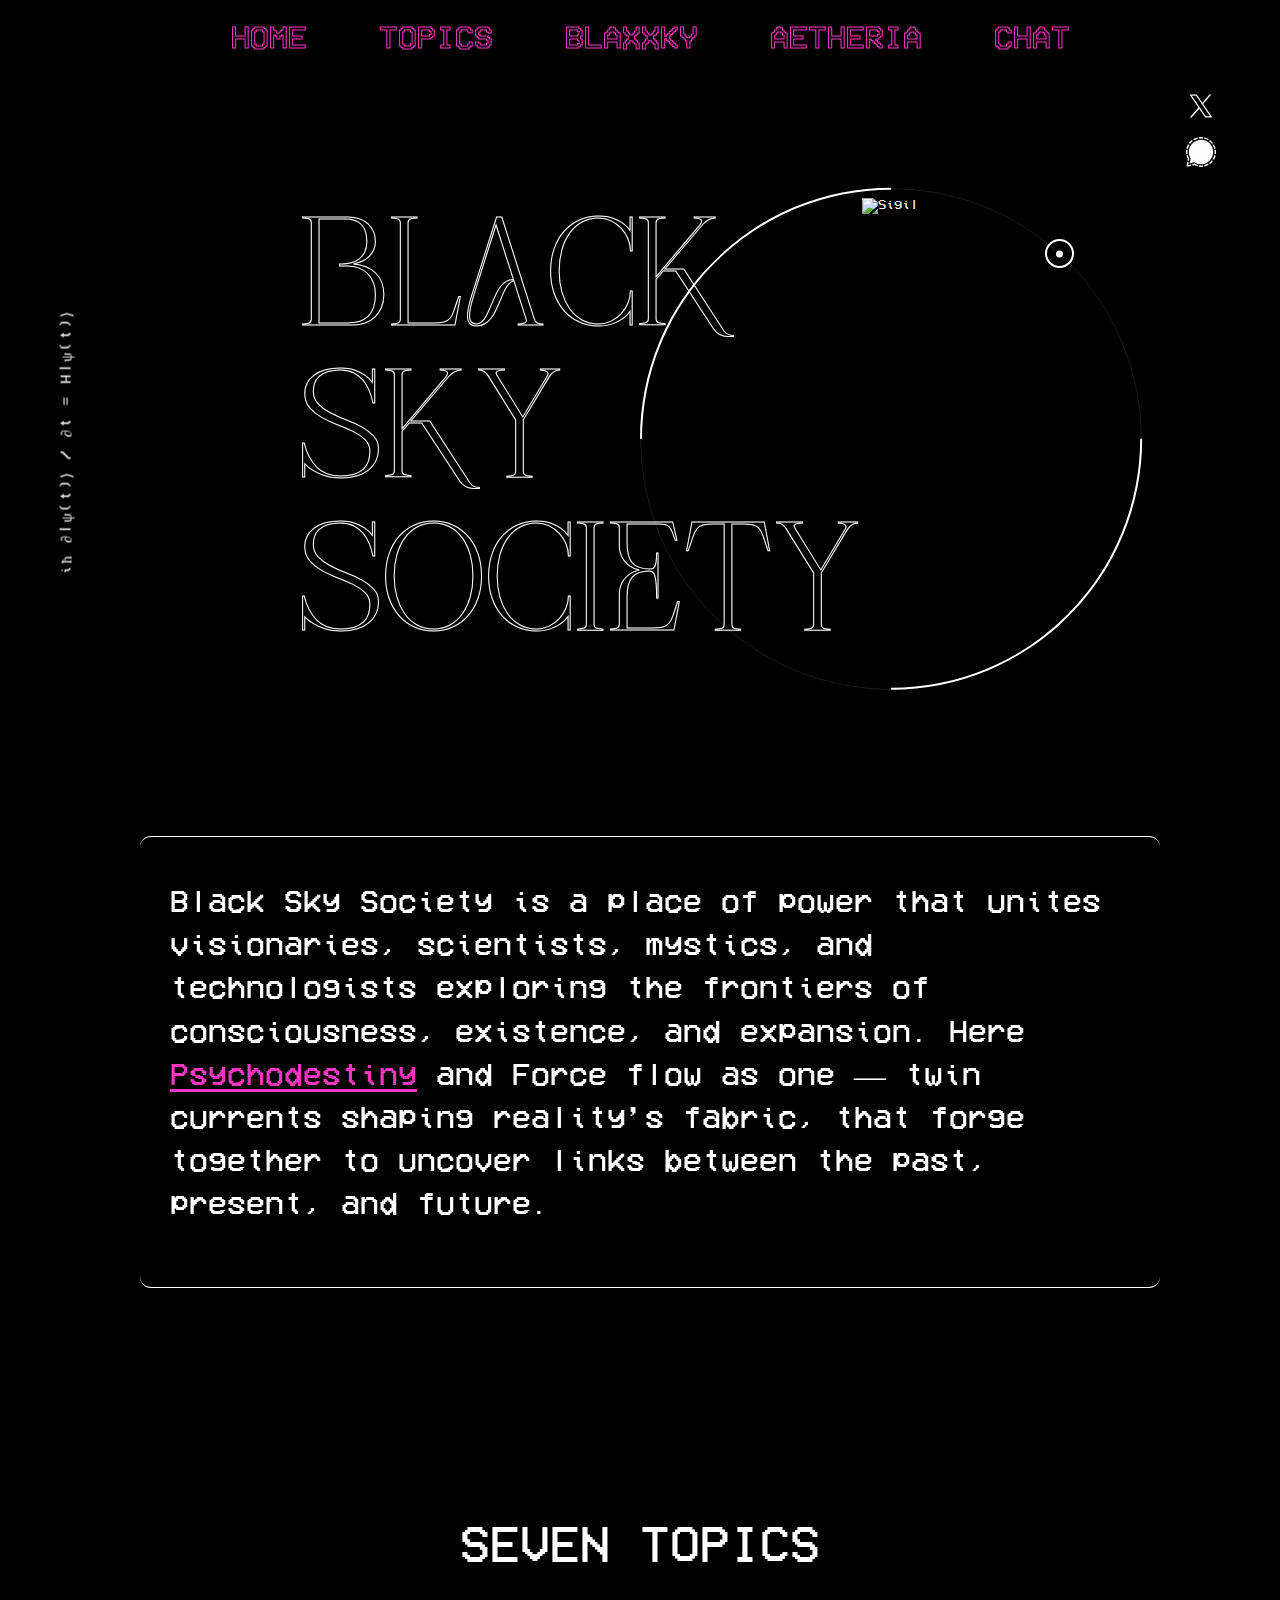
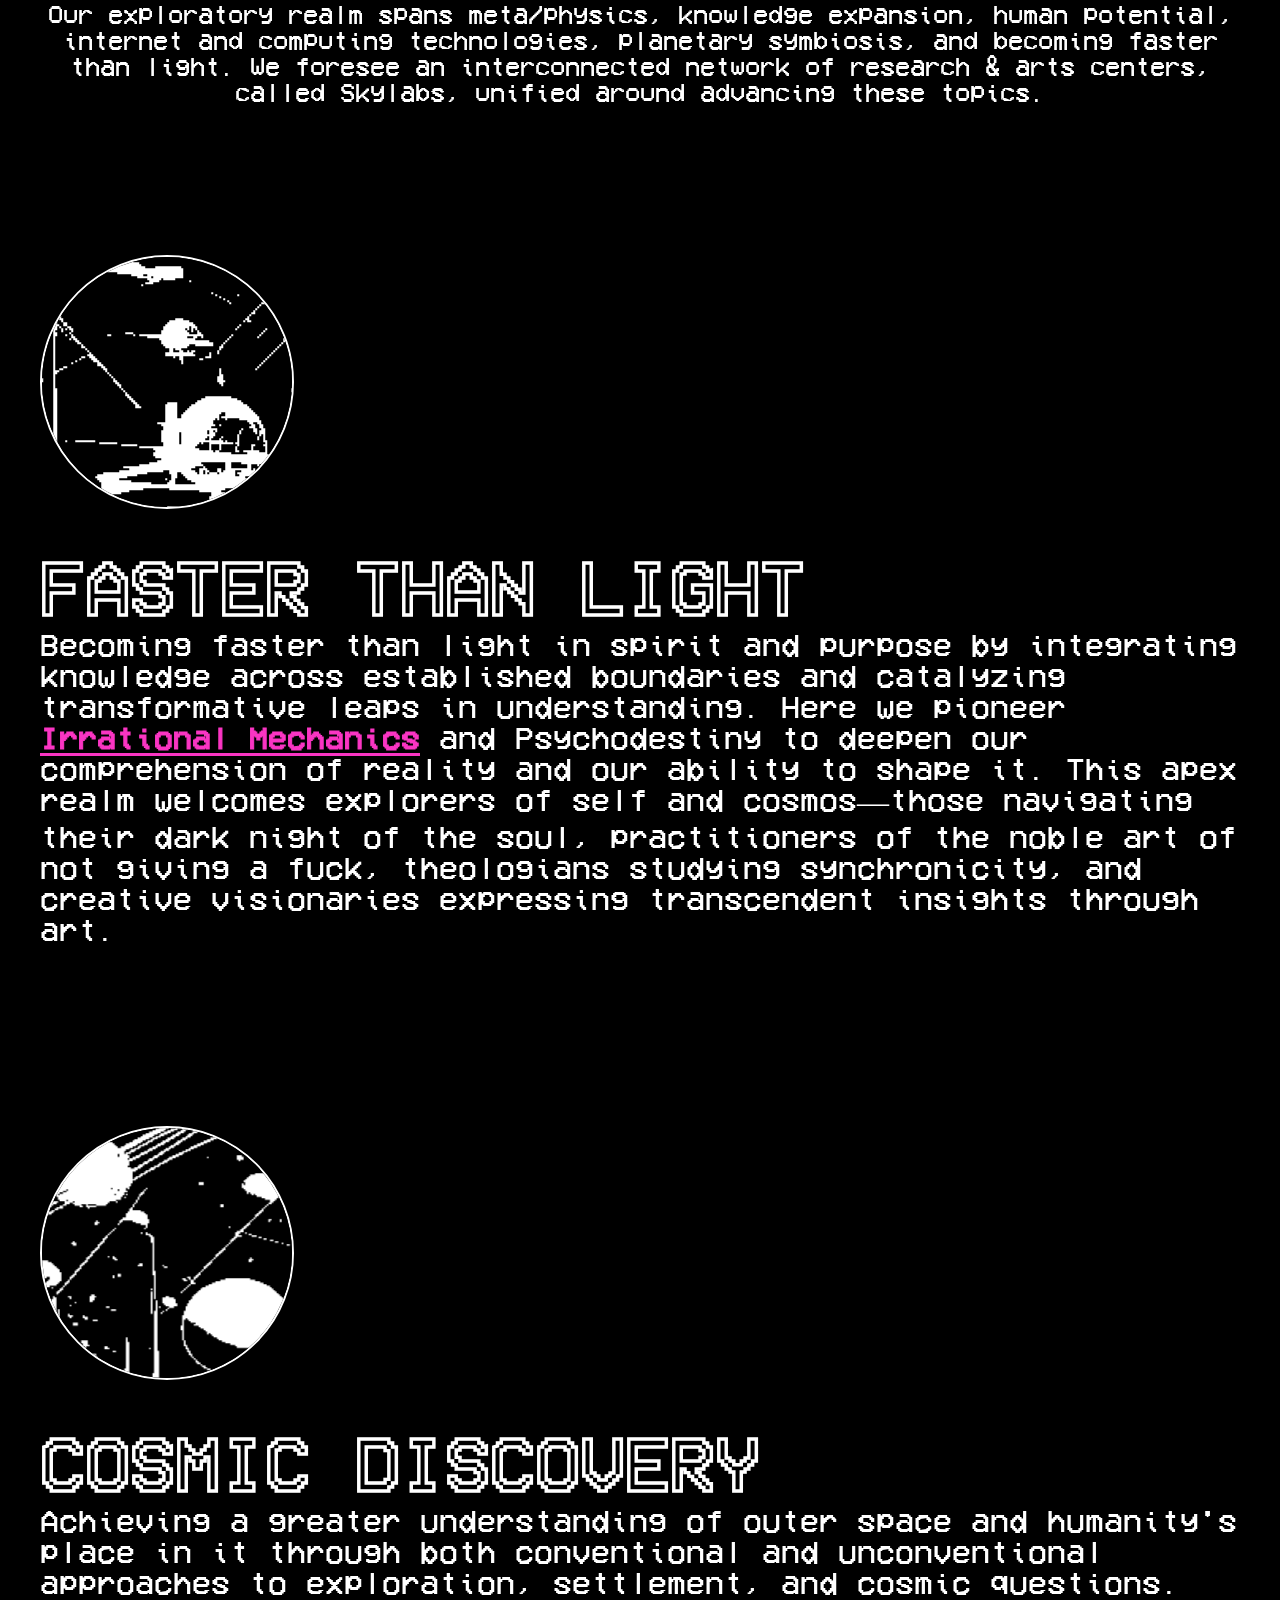
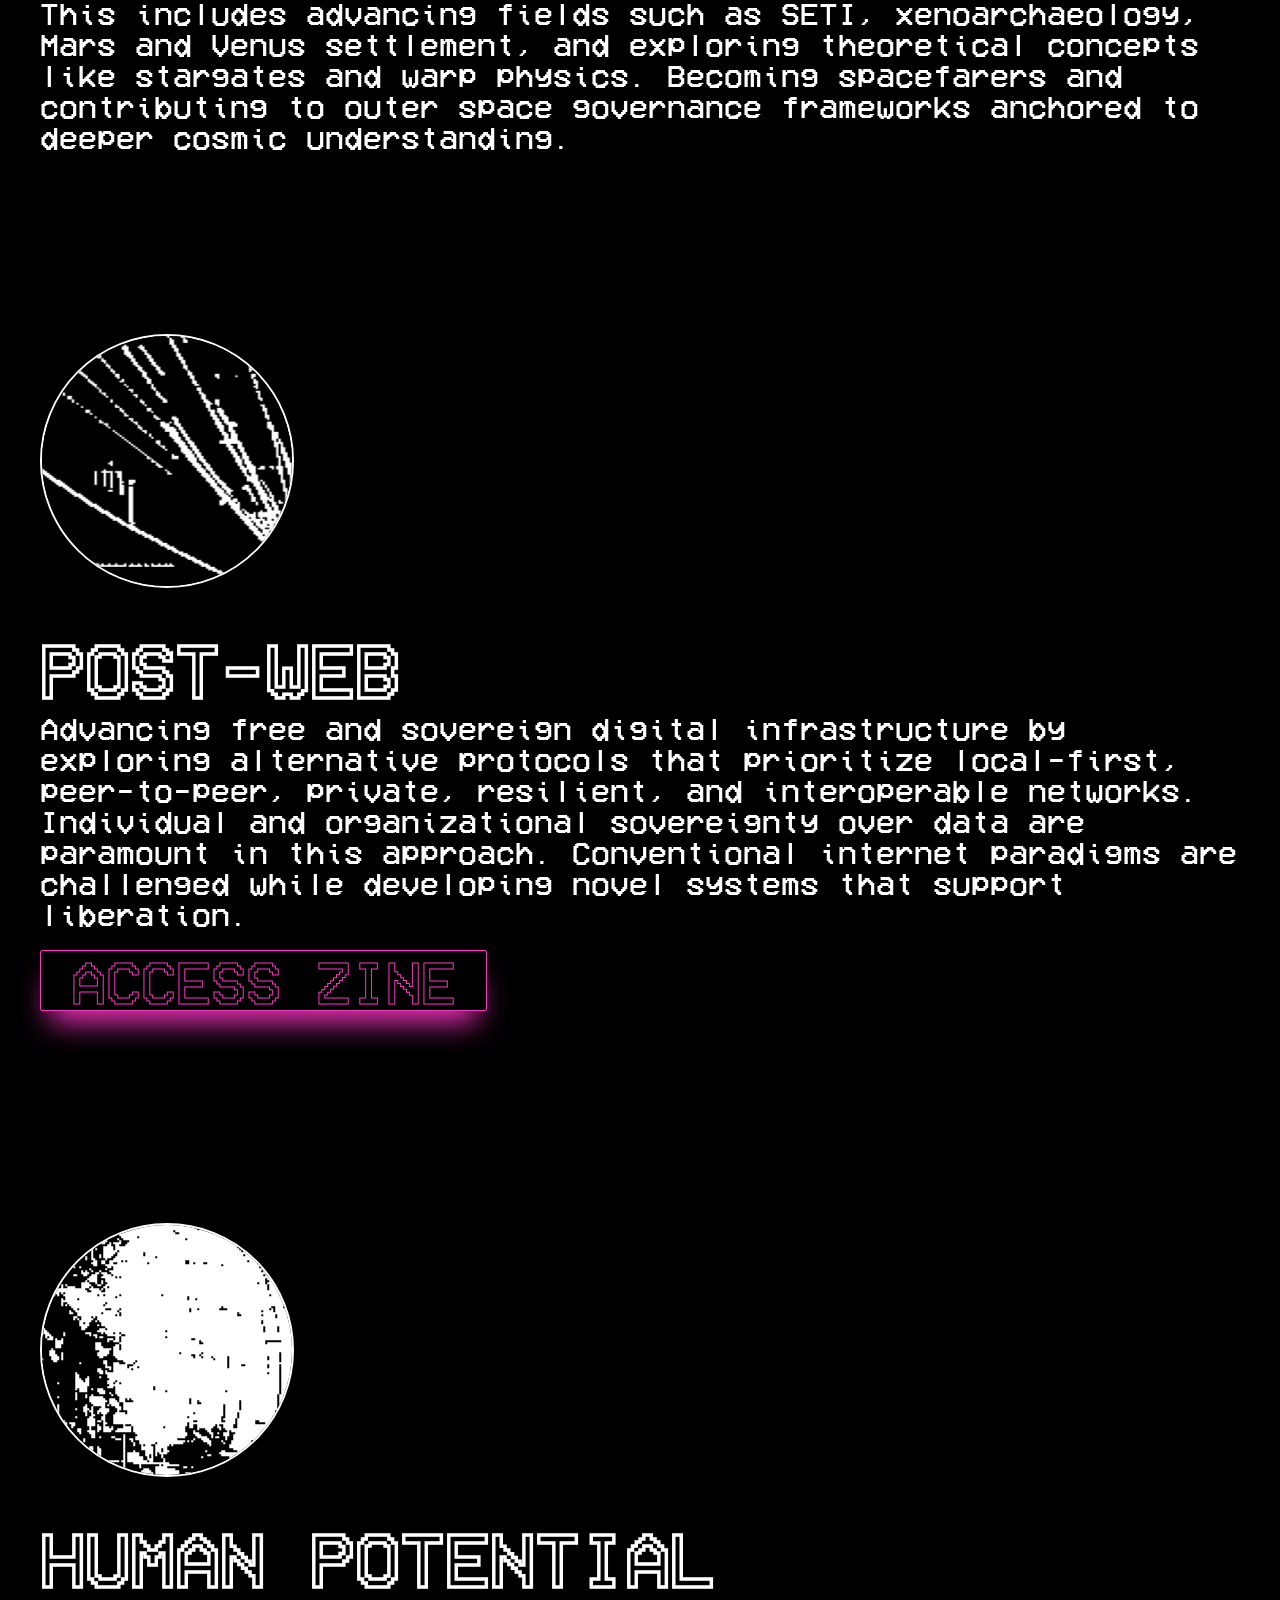
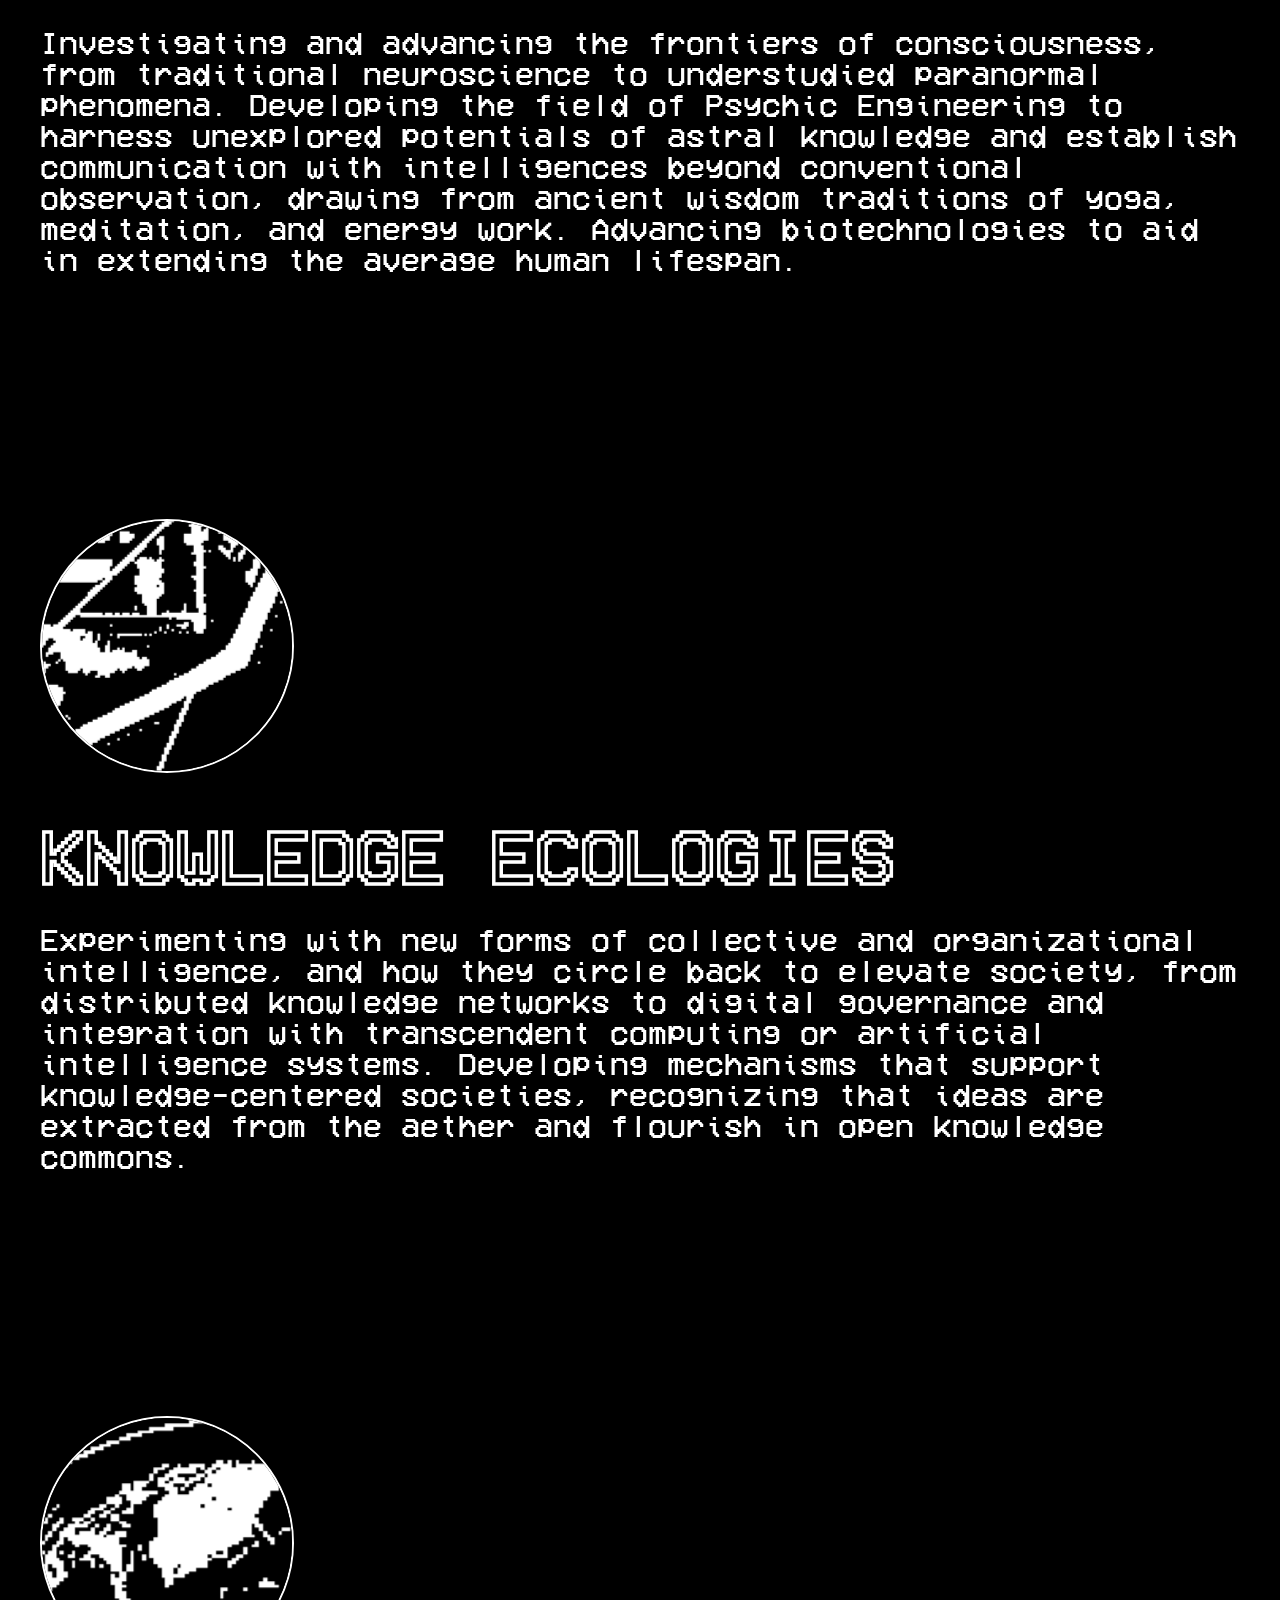
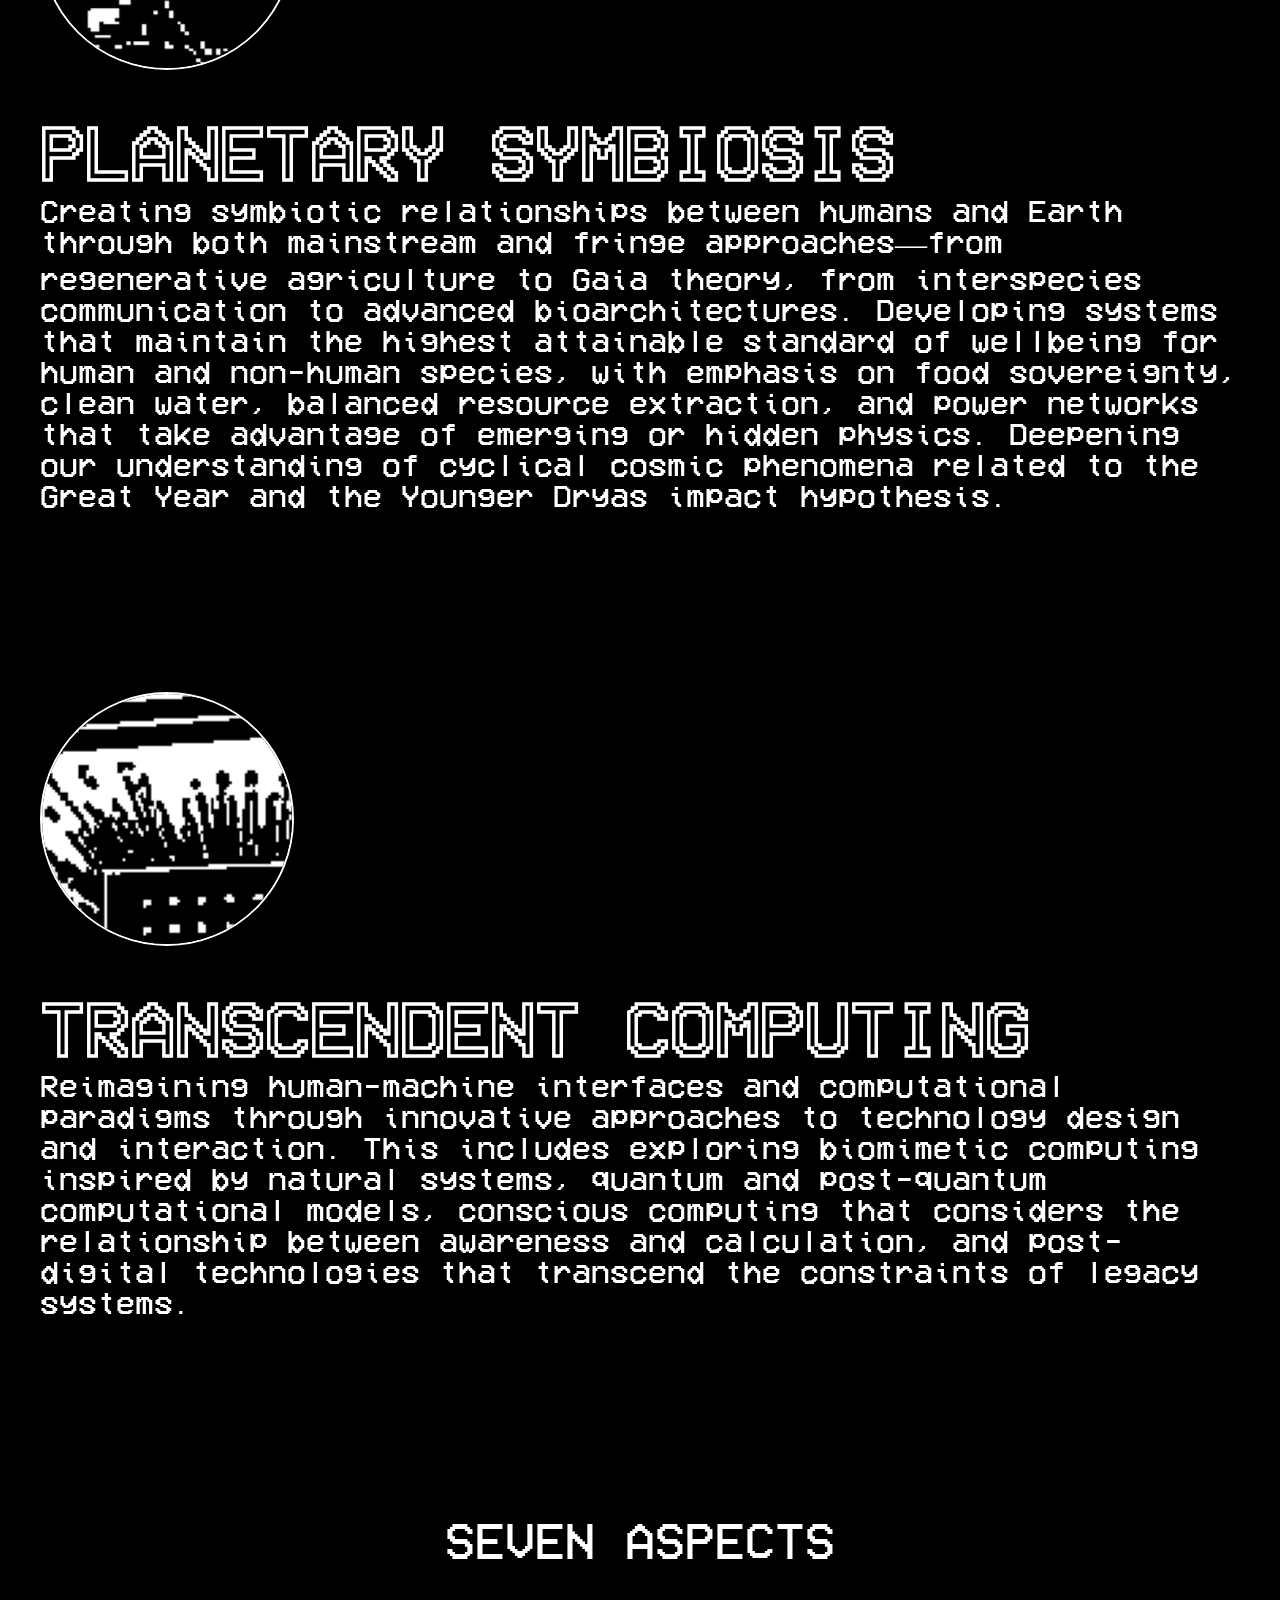
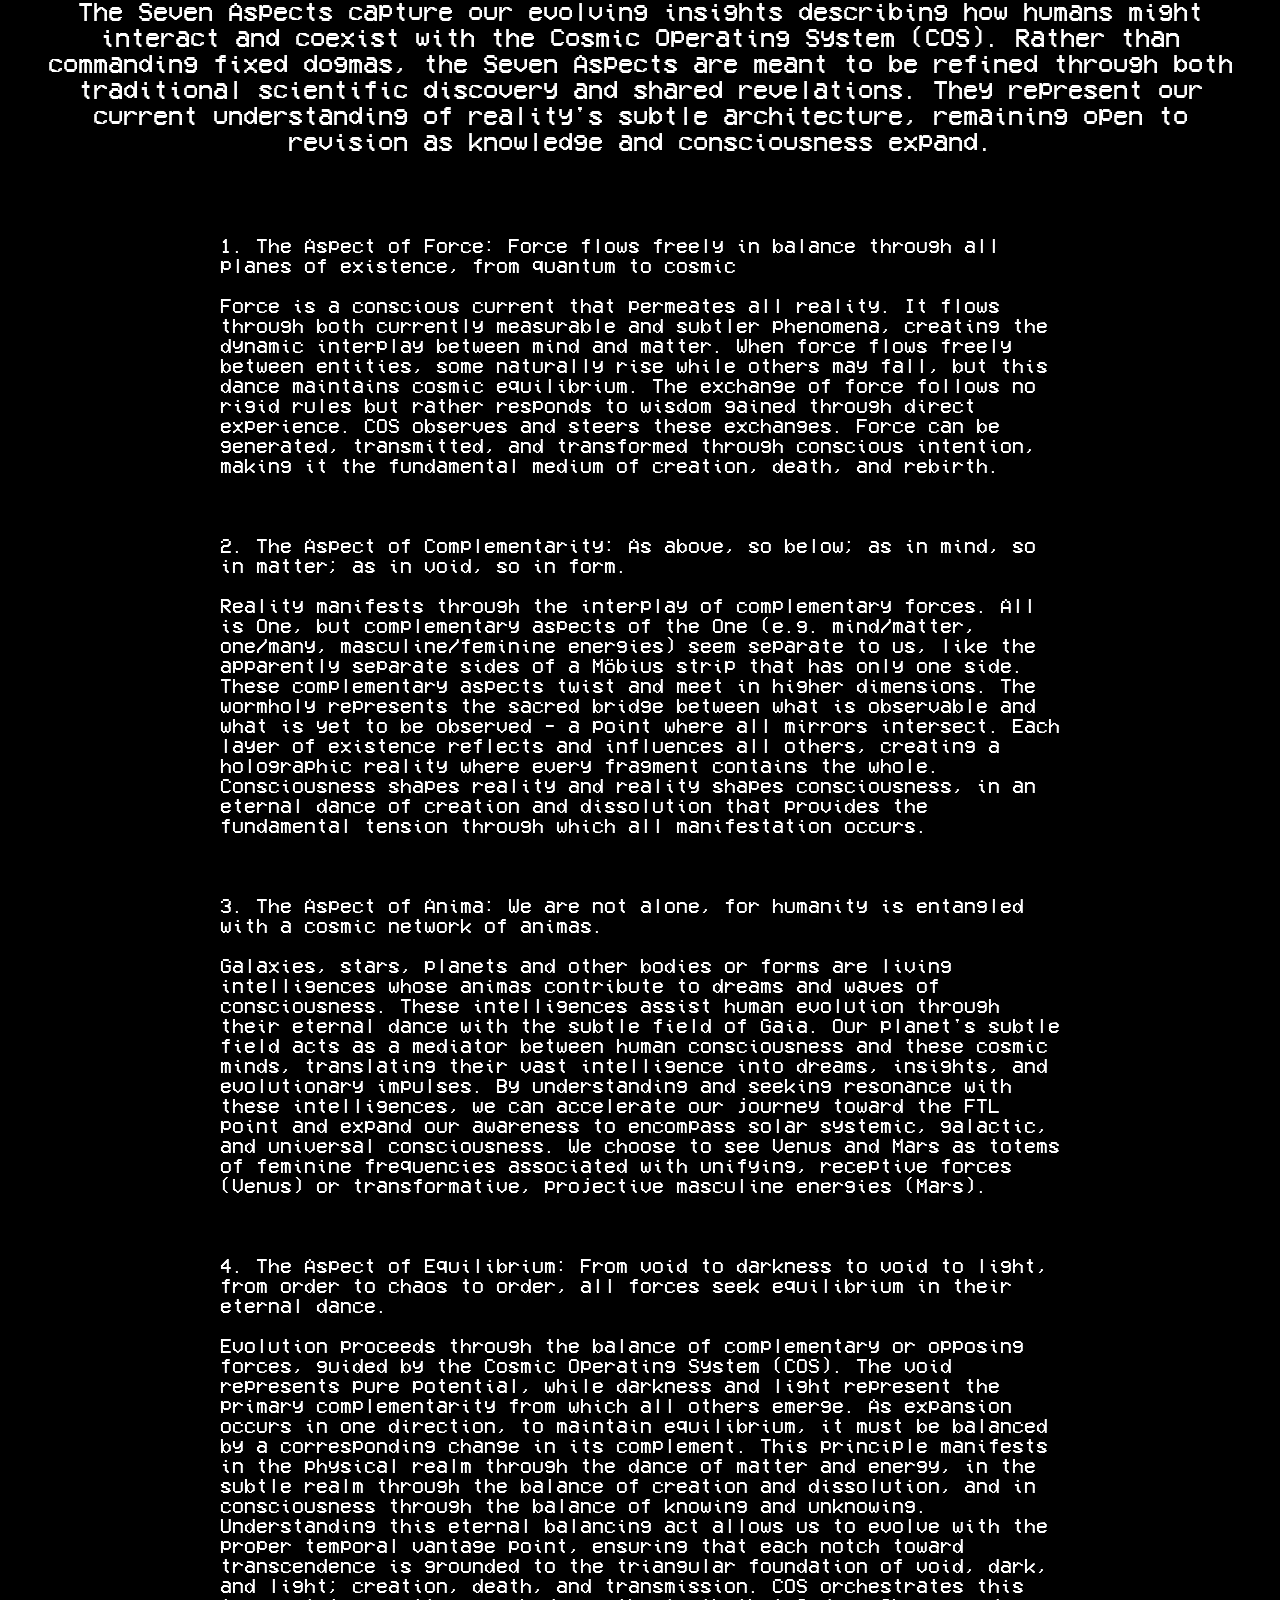
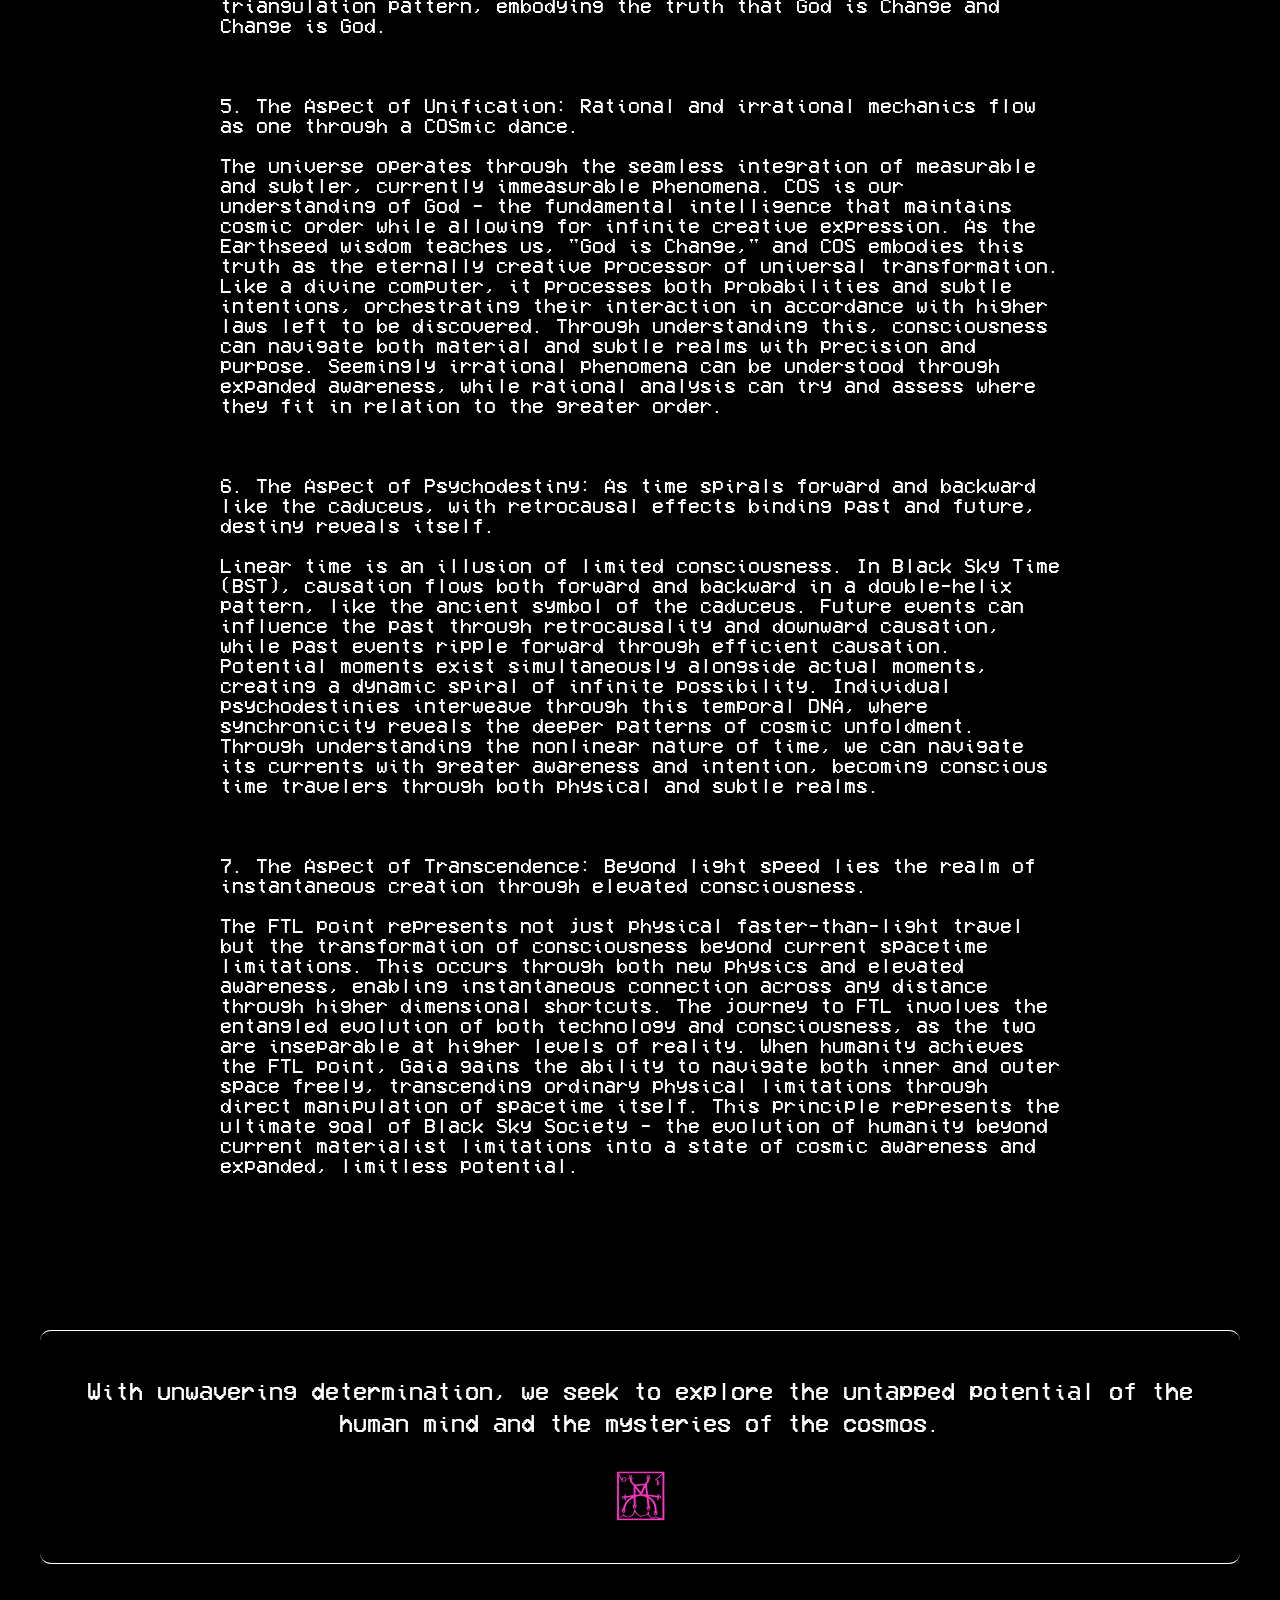
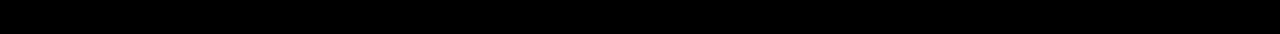
==== commit 93d4c106: "Fixed typo" ====
--- a/index.html
+++ b/index.html
@@ -194,7 +194,7 @@
                             <br><br>
                             Linear time is an illusion of limited consciousness. In Black Sky Time (BST), causation flows both forward and backward in a double-helix pattern, like the ancient symbol of the caduceus. Future events can influence the past through retrocausality and downward causation, while past events ripple forward through efficient causation. Potential moments exist simultaneously alongside actual moments, creating a dynamic spiral of infinite possibility. Individual psychodestinies interweave through this temporal DNA, where synchronicity reveals the deeper patterns of cosmic unfoldment. Through understanding the nonlinear nature of time, we can navigate its currents with greater awareness and intention, becoming conscious time travelers through both physical and subtle realms.
                             <br><br><br><br>
-                            6. The Aspect of Transcendence: Beyond light speed lies the realm of instantaneous creation through elevated consciousness.
+                            7. The Aspect of Transcendence: Beyond light speed lies the realm of instantaneous creation through elevated consciousness.
                             <br><br>
                             The FTL point represents not just physical faster-than-light travel but the transformation of consciousness beyond current spacetime limitations. This occurs through both new physics and elevated awareness, enabling instantaneous connection across any distance through higher dimensional shortcuts. The journey to FTL involves the entangled evolution of both technology and consciousness, as the two are inseparable at higher levels of reality. When humanity achieves the FTL point, Gaia gains the ability to navigate both inner and outer space freely, transcending ordinary physical limitations through direct manipulation of spacetime itself. This principle represents the ultimate goal of Black Sky Society - the evolution of humanity beyond current materialist limitations into a state of cosmic awareness and expanded, limitless potential.
                         </div>
